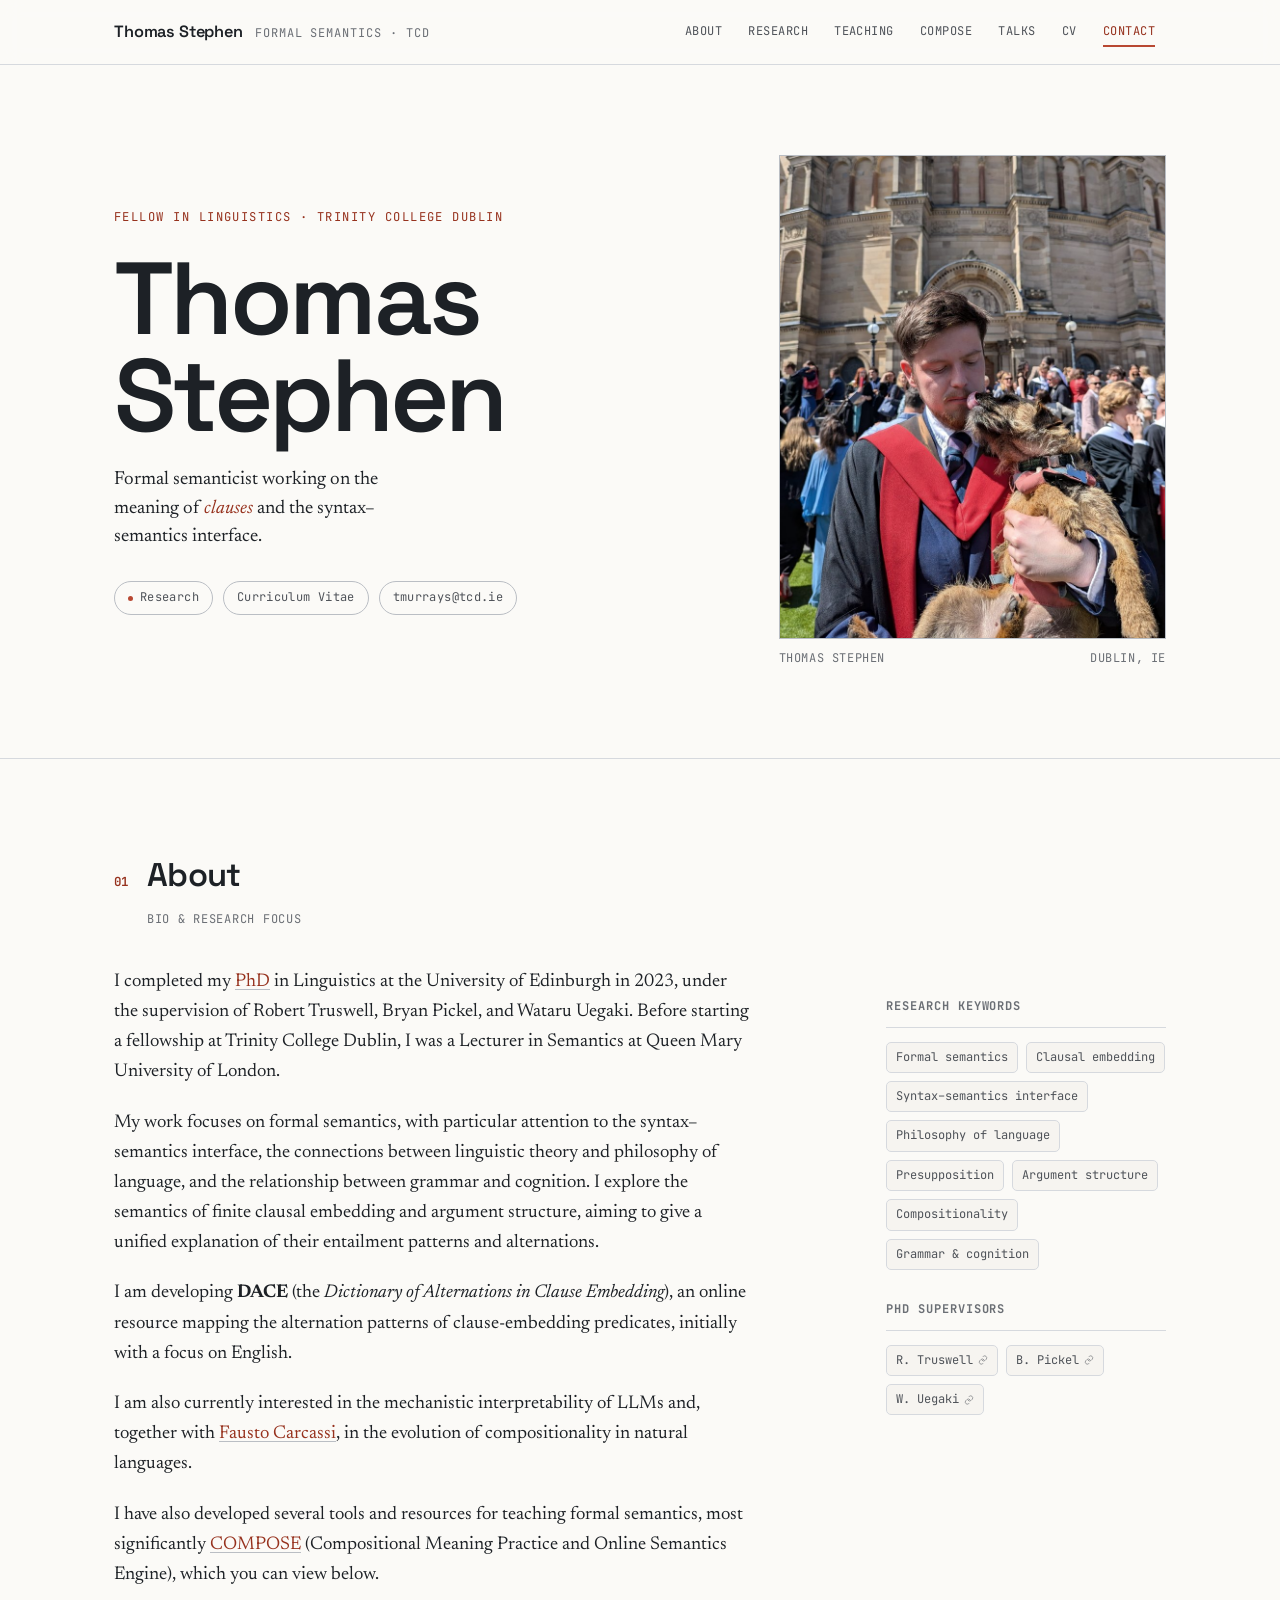
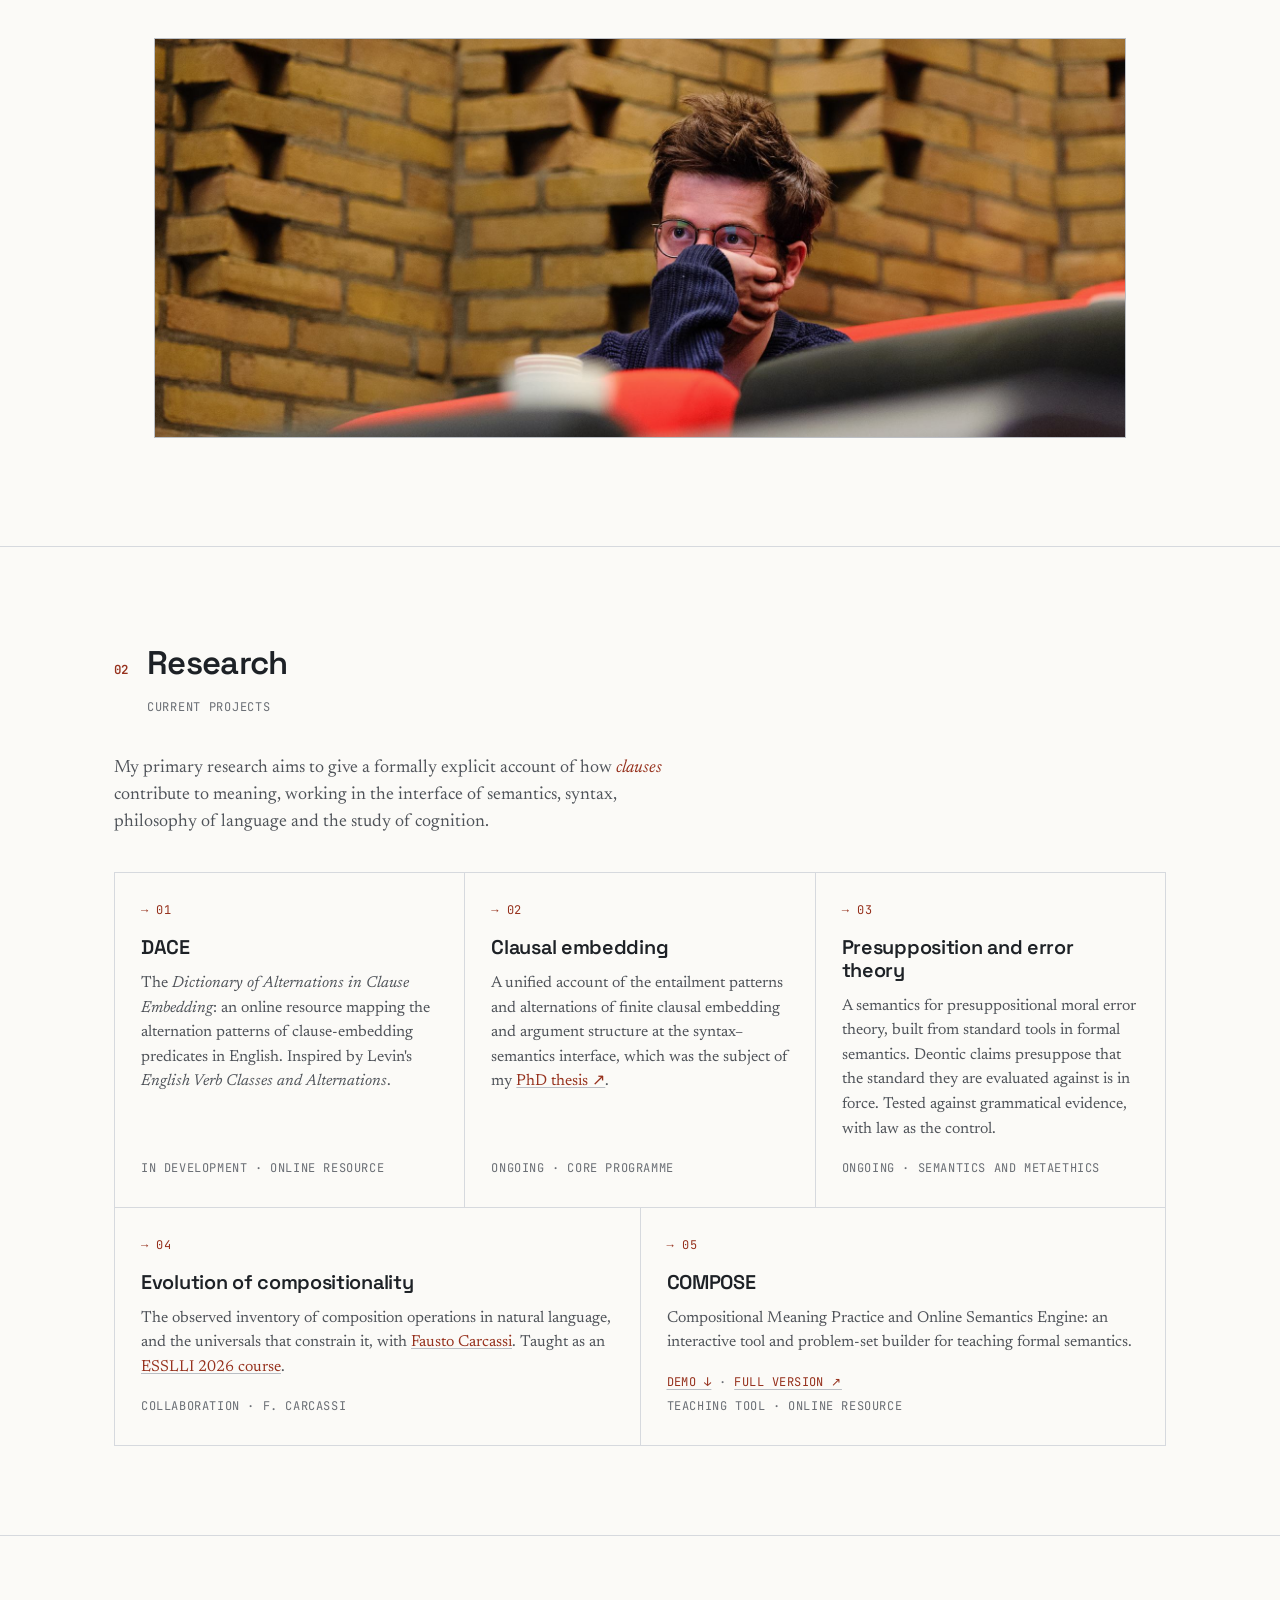
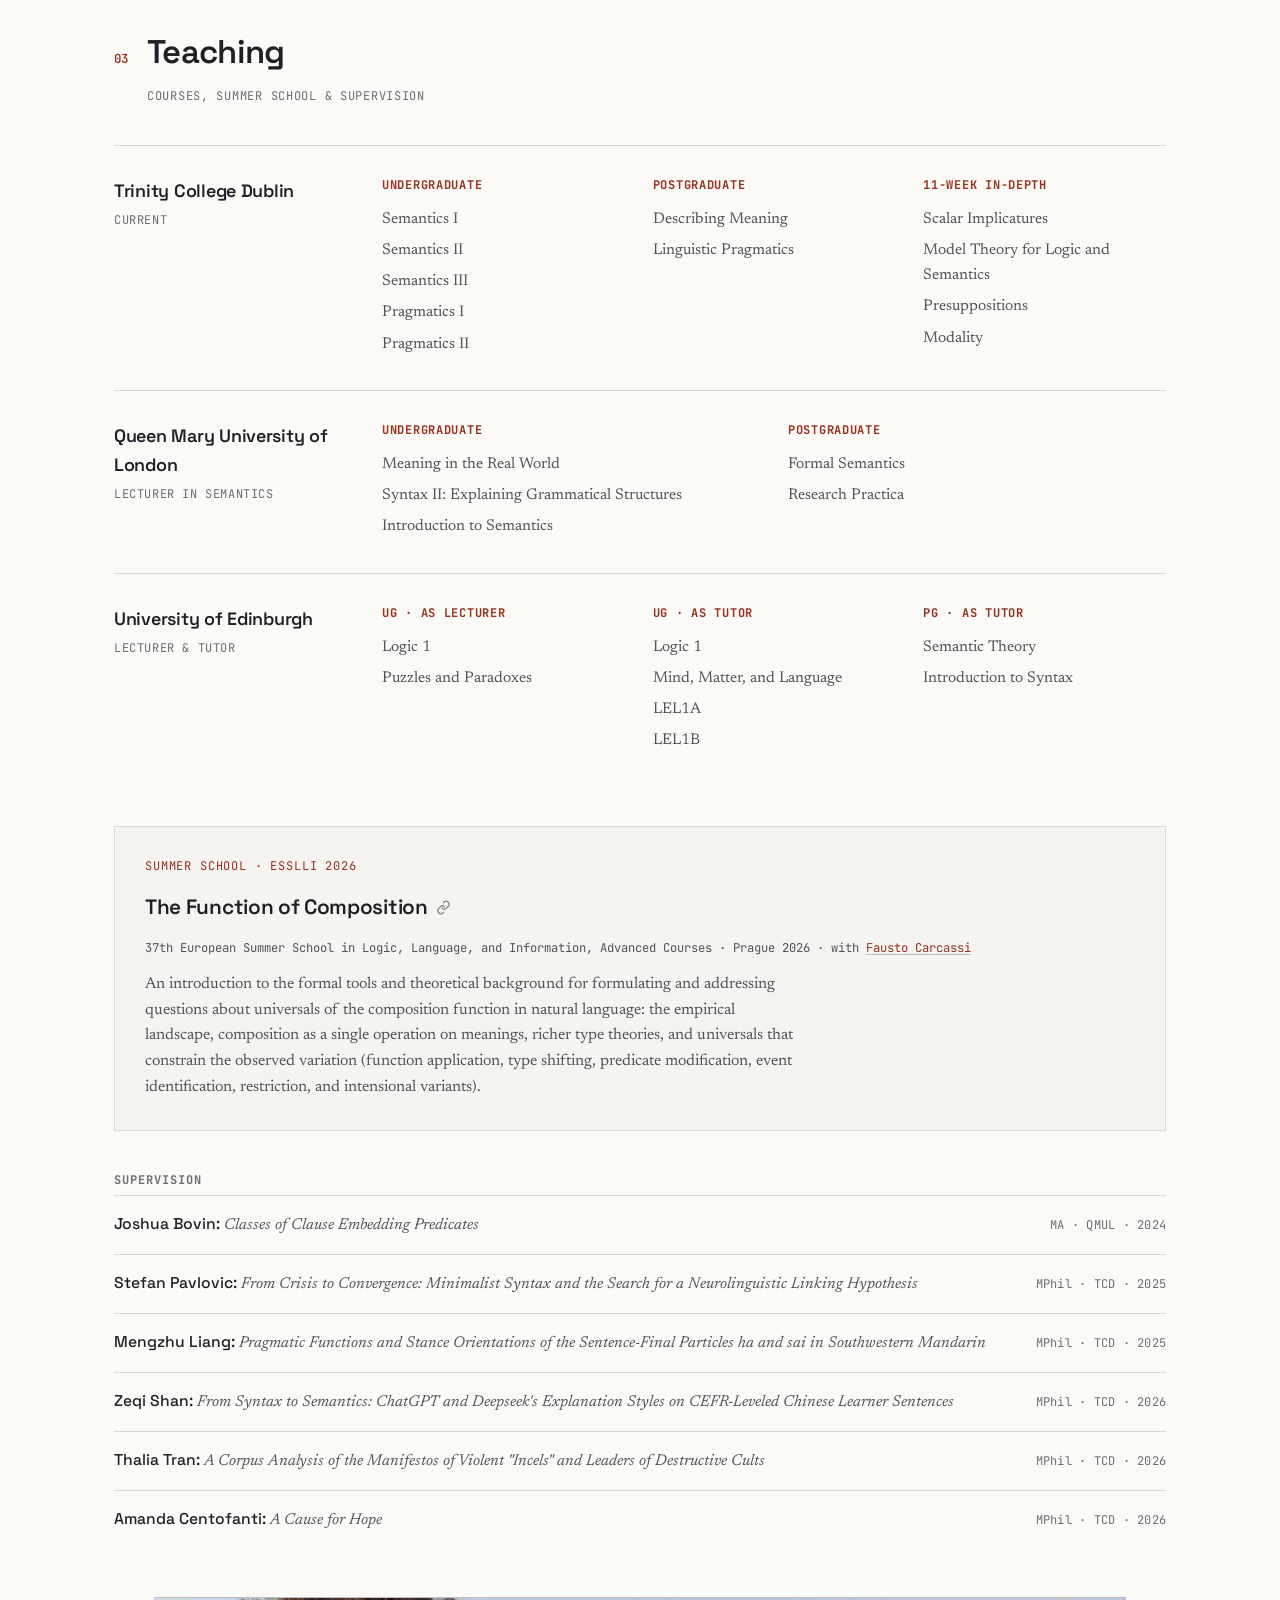
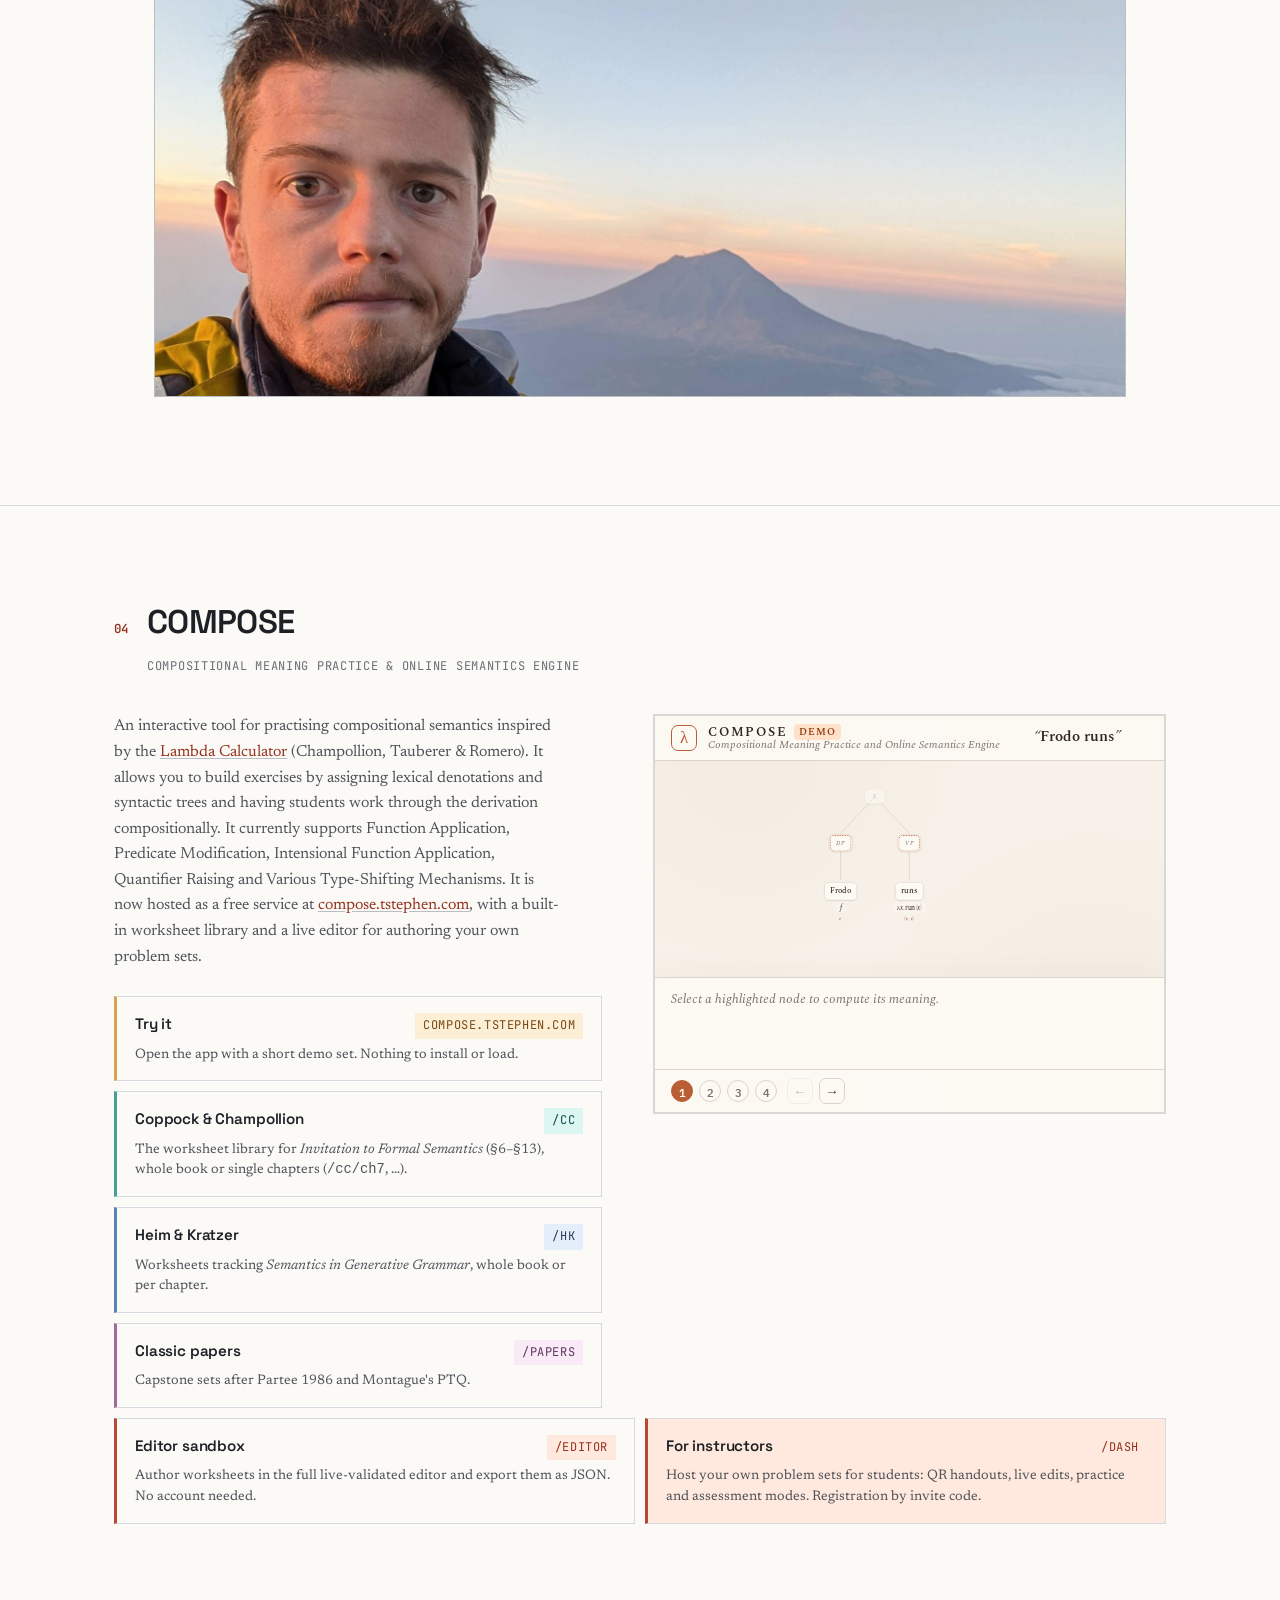
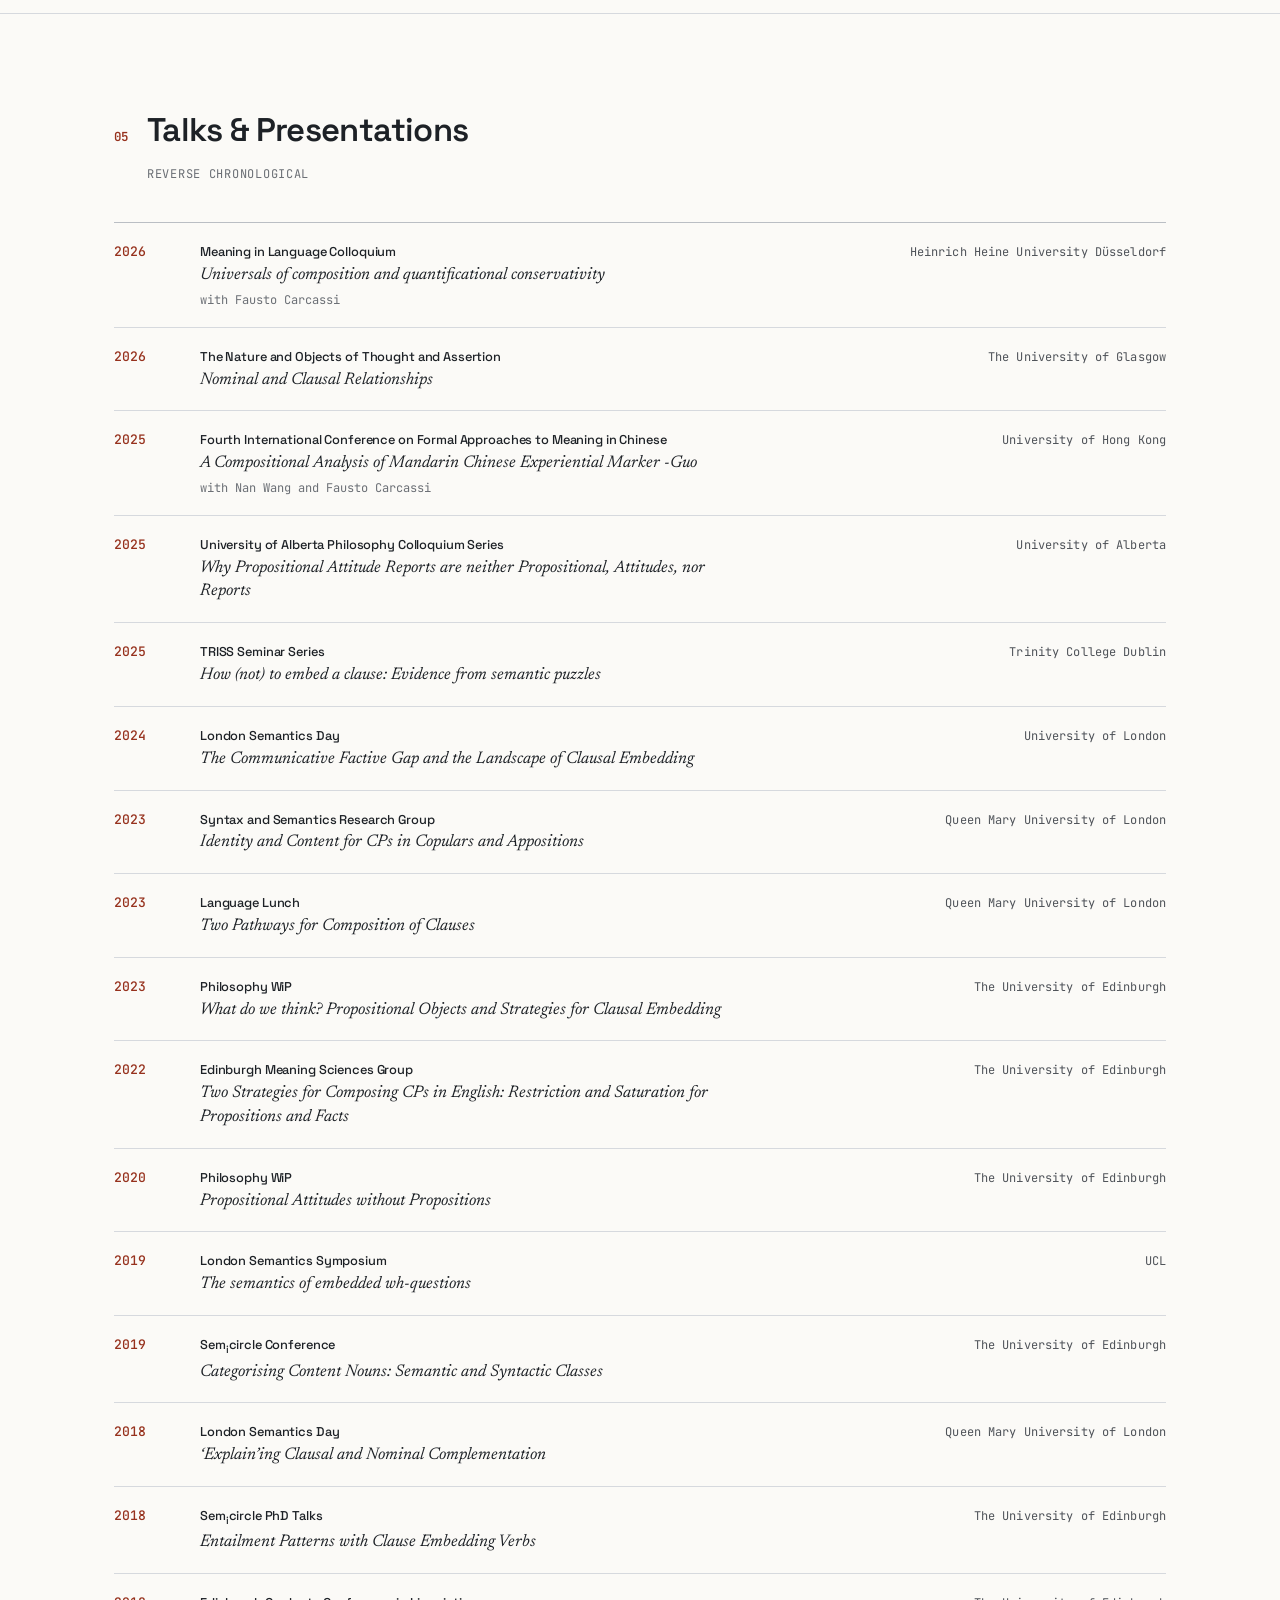
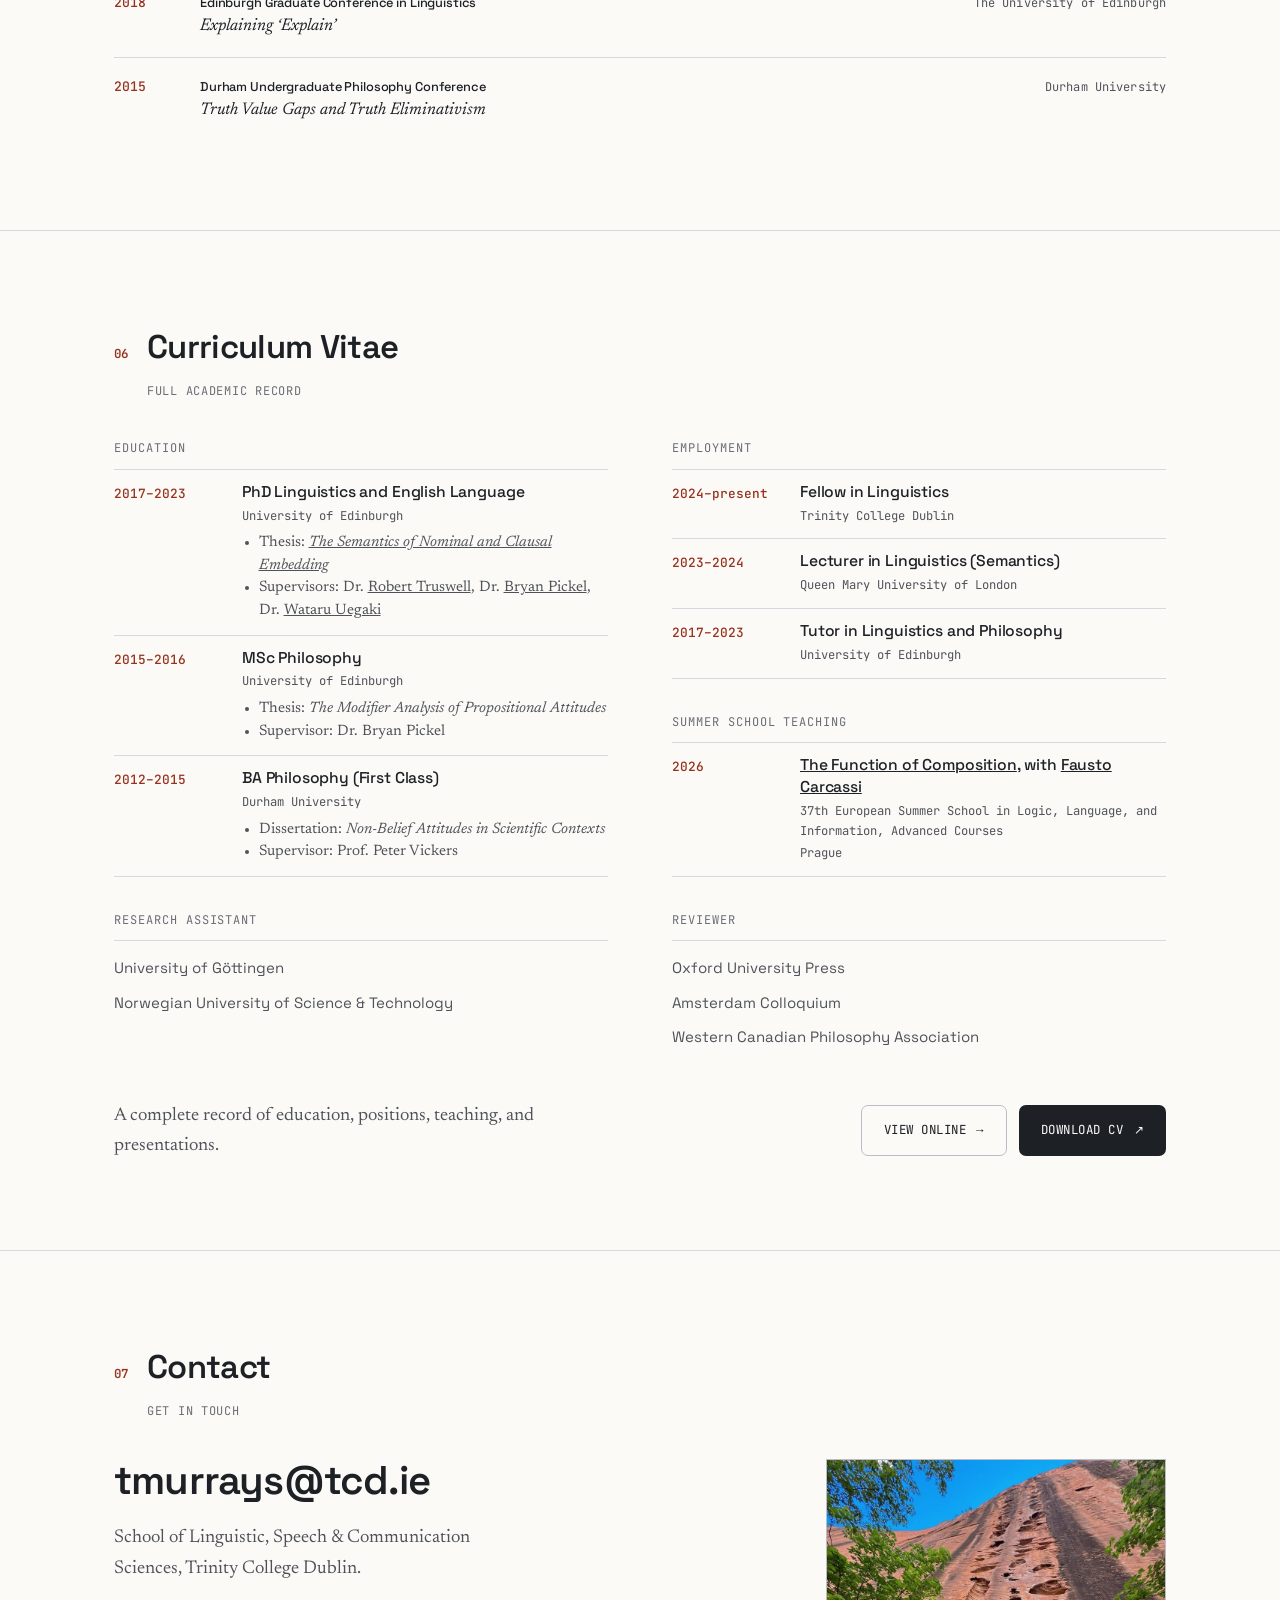
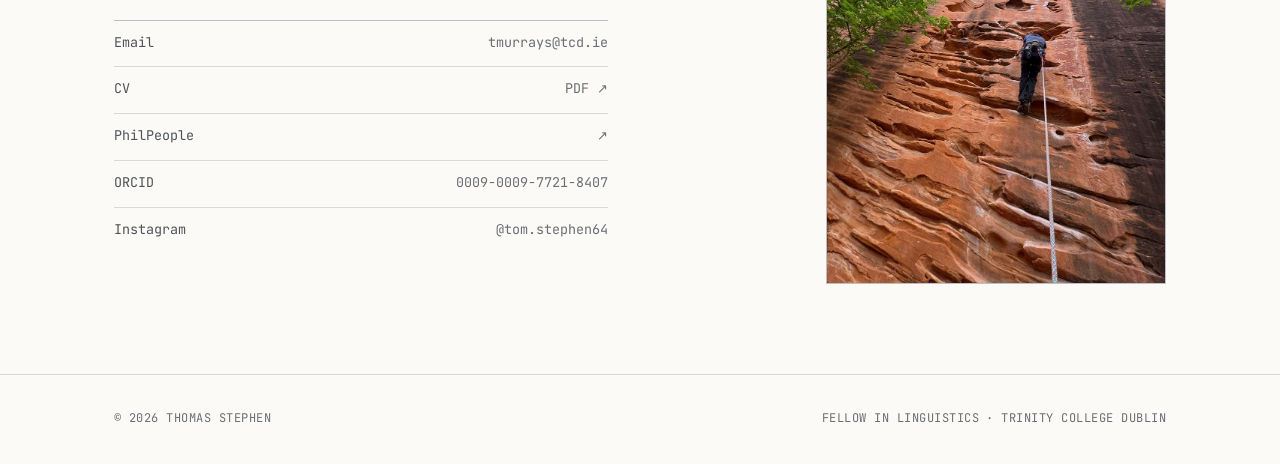
==== index.html @ 0a375181 "Fonts served from the site; keyboard access; robots.txt and sitemap - Fonts now come from fonts/ on " ====
<!DOCTYPE html>
<html lang="en">
<head>
<meta charset="UTF-8">
<meta name="viewport" content="width=device-width, initial-scale=1.0">
<title>Thomas Stephen: Fellow in Linguistics, Trinity College Dublin</title>
<meta name="description" content="Thomas Stephen is a Fellow in Linguistics at Trinity College Dublin working on formal semantics, the syntax–semantics interface, and the philosophy of language.">
<link rel="canonical" href="https://www.tstephen.com/">
<meta property="og:type" content="website">
<meta property="og:site_name" content="Thomas Stephen">
<meta property="og:title" content="Thomas Stephen: Fellow in Linguistics, Trinity College Dublin">
<meta property="og:description" content="Formal semanticist working on the meaning of clauses and the syntax–semantics interface.">
<meta property="og:url" content="https://www.tstephen.com/">
<meta property="og:image" content="https://www.tstephen.com/images/preview.jpg">
<meta property="og:image:width" content="1200">
<meta property="og:image:height" content="630">
<meta property="og:image:alt" content="Thomas Stephen, Fellow in Linguistics, Trinity College Dublin">
<meta name="twitter:card" content="summary_large_image">
<link rel="icon" type="image/png" href="images/favicon.png">
<link rel="apple-touch-icon" href="images/apple-touch-icon.png">
<link rel="preload" href="fonts/newsreader-latin-opsz-normal.woff2" as="font" type="font/woff2" crossorigin>
<link rel="preload" href="fonts/space-grotesk-latin-wght-normal.woff2" as="font" type="font/woff2" crossorigin>
<link rel="stylesheet" href="fonts/fonts.css">
<style>
  :root{
    --paper: oklch(0.986 0.004 95);
    --paper-2: oklch(0.968 0.006 88);
    --ink: oklch(0.245 0.012 260);
    --ink-soft: oklch(0.44 0.012 260);
    --ink-faint: oklch(0.54 0.01 260);
    --rule: oklch(0.885 0.008 260);
    --rule-strong: oklch(0.8 0.01 260);
    --accent: oklch(0.55 0.15 33);
    --accent-deep: oklch(0.46 0.14 33);
    --accent-soft: oklch(0.95 0.03 45);
    --sans: "Space Grotesk", system-ui, sans-serif;
    --serif: "Newsreader", Georgia, serif;
    --mono: "JetBrains Mono", ui-monospace, monospace;
    --maxw: 1180px;
    --gutter: clamp(20px, 5vw, 64px);
  }
  *{box-sizing:border-box;}
  html{scroll-behavior:smooth;scroll-padding-top:84px;}
  .skip{position:absolute;left:12px;top:-64px;z-index:300;background:var(--ink);color:var(--paper);padding:10px 14px;
    border-radius:6px;font-family:var(--mono);font-size:0.8rem;letter-spacing:0.04em;text-decoration:none;}
  .skip:focus{top:12px;}
  a:focus-visible, button:focus-visible, iframe:focus-visible{outline:2px solid var(--accent-deep);outline-offset:3px;}
  @media (prefers-reduced-motion: reduce){
    html{scroll-behavior:auto;}
    *, *::before, *::after{transition:none !important;animation:none !important;}
  }
  body{
    margin:0;background:var(--paper);color:var(--ink);
    font-family:var(--serif);font-size:clamp(1.02rem,0.5vw + 0.95rem,1.16rem);
    line-height:1.62;-webkit-font-smoothing:antialiased;font-synthesis:none;
  }
  a{color:inherit;}
  ::selection{background:var(--accent-soft);}
  .wrap{max-width:var(--maxw);margin:0 auto;padding-inline:var(--gutter);}
  .mono{font-family:var(--mono);}

  /* ---- header ---- */
  header.site{
    position:sticky;top:0;z-index:50;background:color-mix(in oklab, var(--paper) 88%, transparent);
    backdrop-filter:blur(10px);border-bottom:1px solid var(--rule);
  }
  .bar{display:flex;align-items:center;justify-content:space-between;height:64px;}
  .brand{display:flex;align-items:baseline;gap:12px;text-decoration:none;}
  .brand b{font-family:var(--sans);font-weight:600;font-size:1.02rem;letter-spacing:-0.01em;}
  .brand .tag{font-family:var(--mono);font-size:0.75rem;letter-spacing:0.08em;text-transform:uppercase;color:var(--ink-faint);}
  nav.main{display:flex;gap:4px;align-items:center;}
  nav.main a{
    font-family:var(--mono);font-size:0.75rem;letter-spacing:0.04em;text-transform:uppercase;
    text-decoration:none;color:var(--ink-soft);padding:8px 11px;border-radius:6px;position:relative;
    transition:color .18s, background .18s;
  }
  nav.main a:hover{color:var(--ink);background:var(--paper-2);}
  nav.main a.active{color:var(--accent-deep);}
  nav.main a.active::before{content:"";position:absolute;left:11px;right:11px;bottom:3px;height:1.5px;background:var(--accent);}
  .navtoggle{display:none;font-family:var(--mono);font-size:0.75rem;letter-spacing:0.06em;text-transform:uppercase;
    border:1px solid var(--rule-strong);background:none;color:var(--ink);padding:8px 12px;border-radius:6px;cursor:pointer;}

  /* ---- section scaffolding ---- */
  section{padding-block:clamp(56px,7vw,104px);border-top:1px solid var(--rule);}
  section:first-of-type{border-top:none;}
  .sec-head{display:flex;align-items:baseline;gap:18px;margin-bottom:38px;}
  .sec-num{font-family:var(--mono);font-size:0.78rem;color:var(--accent-deep);font-weight:600;letter-spacing:0.04em;}
  .sec-title{font-family:var(--sans);font-weight:600;font-size:clamp(1.5rem,2.6vw,2.05rem);letter-spacing:-0.02em;margin:0;}
  .sec-title .sub{display:block;font-family:var(--mono);font-weight:400;font-size:0.75rem;letter-spacing:0.06em;
    text-transform:uppercase;color:var(--ink-faint);margin-top:8px;}

  /* ---- hero ---- */
  .hero{padding-top:clamp(48px,7vw,96px);}
  .hero-grid{display:grid;grid-template-columns:1.55fr 1fr;gap:clamp(28px,5vw,64px);align-items:center;}
  .eyebrow{font-family:var(--mono);font-size:0.76rem;letter-spacing:0.12em;text-transform:uppercase;color:var(--accent-deep);margin:0 0 22px;}
  h1.name{font-family:var(--sans);font-weight:600;letter-spacing:-0.035em;line-height:0.95;
    font-size:clamp(3rem,9vw,6.4rem);margin:0 0 22px;}
  .lede{font-size:clamp(1.18rem,1.4vw,1.42rem);line-height:1.5;color:var(--ink);max-width:30ch;margin:0 0 30px;}
  .lede em{font-style:italic;color:var(--accent-deep);}
  .hero-meta{display:flex;flex-wrap:wrap;gap:10px;}
  .chip{font-family:var(--mono);font-size:0.75rem;letter-spacing:0.03em;color:var(--ink-soft);
    border:1px solid var(--rule-strong);border-radius:999px;padding:6px 13px;text-decoration:none;
    display:inline-flex;align-items:center;gap:7px;transition:.18s;white-space:nowrap;}
  .chip:hover{border-color:var(--accent);color:var(--accent-deep);background:var(--accent-soft);}
  .chip .dot{width:5px;height:5px;border-radius:50%;background:var(--accent);}
  .portrait{position:relative;}
  .portrait .frame{aspect-ratio:4/5;border:1px solid var(--rule-strong);background:var(--paper-2);overflow:hidden;}
  .portrait img{width:100%;height:100%;object-fit:cover;display:block;filter:grayscale(0.12) contrast(1.02);}
  .portrait figcaption{font-family:var(--mono);font-size:0.75rem;letter-spacing:0.05em;text-transform:uppercase;
    color:var(--ink-faint);margin-top:10px;display:flex;justify-content:space-between;}

  /* ---- about ---- */
  .about-grid{display:grid;grid-template-columns:1fr 280px;gap:clamp(28px,5vw,72px);align-items:start;}
  .prose p{margin:0 0 1.1em;max-width:64ch;}
  .prose p:last-child{margin-bottom:0;}
  .prose a{color:var(--accent-deep);text-decoration:underline;text-underline-offset:3px;text-decoration-thickness:1px;text-decoration-color:var(--rule-strong);}
  .prose a:hover{text-decoration-color:var(--accent);}
  .aside{position:sticky;top:88px;}
  .aside h3{font-family:var(--mono);font-size:0.75rem;letter-spacing:0.08em;text-transform:uppercase;color:var(--ink-faint);
    margin:0 0 14px;padding-bottom:10px;border-bottom:1px solid var(--rule);}
  .keys{display:flex;flex-wrap:wrap;gap:8px;}
  .key{font-family:var(--mono);font-size:0.75rem;color:var(--ink-soft);background:var(--paper-2);border:1px solid var(--rule);
    border-radius:5px;padding:5px 9px;}
  a.keylink{text-decoration:none;display:inline-flex;align-items:center;gap:5px;transition:.16s;}
  a.keylink:hover{border-color:var(--accent);color:var(--accent-deep);background:var(--accent-soft);}
  a.keylink .lk{fill:none;stroke:currentColor;stroke-width:2.4;stroke-linecap:round;stroke-linejoin:round;opacity:0.55;}
  a.keylink:hover .lk{opacity:1;}
  .aside + .aside, .aside .blk{margin-top:30px;}

  /* ---- research / projects ---- */
  .projects{display:grid;grid-template-columns:1fr;gap:1px;background:var(--rule);
    border:1px solid var(--rule);}
  @media (min-width: 620px){
    .projects{grid-template-columns:repeat(2,1fr);}
    .proj:last-child:nth-child(odd){grid-column:1 / -1;}
  }
  @media (min-width: 1000px){ /* five cards: three, then two */
    .projects{grid-template-columns:repeat(6,1fr);}
    .proj{grid-column:span 2;}
    .proj:nth-child(n+4), .proj:last-child:nth-child(odd){grid-column:span 3;}
  }
  .proj{background:var(--paper);padding:28px 26px;display:flex;flex-direction:column;min-height:230px;transition:background .2s;}
  .proj:hover{background:var(--paper-2);}
  .proj .pn{font-family:var(--mono);font-size:0.75rem;color:var(--accent-deep);letter-spacing:0.05em;margin-bottom:16px;}
  .proj h3{font-family:var(--sans);font-weight:600;font-size:1.24rem;letter-spacing:-0.015em;margin:0 0 12px;line-height:1.15;}
  .proj p{font-size:0.99rem;line-height:1.55;color:var(--ink-soft);margin:0;}
  .proj p a{color:var(--accent-deep);text-decoration:underline;text-underline-offset:2px;text-decoration-color:var(--rule-strong);}
  .proj p a:hover{text-decoration-color:var(--accent);}
  .proj .stat{margin-top:auto;padding-top:18px;font-family:var(--mono);font-size:0.75rem;letter-spacing:0.05em;
    text-transform:uppercase;color:var(--ink-faint);}

  /* ---- talks table ---- */
  .talks{display:flex;flex-direction:column;}
  .talk{display:grid;grid-template-columns:64px 1fr 0.7fr;gap:22px;align-items:baseline;
    padding:18px 0;border-top:1px solid var(--rule);}
  .talk:first-child{border-top:1px solid var(--rule-strong);}
  .talk .yr{font-family:var(--mono);font-size:0.82rem;color:var(--accent-deep);font-weight:500;}
  .talk .tt{font-family:var(--serif);font-style:italic;font-size:1.06rem;line-height:1.4;}
  .talk .tt .ev{display:block;font-style:normal;font-family:var(--sans);font-size:0.8rem;font-weight:500;
    letter-spacing:-0.01em;color:var(--ink);margin-bottom:3px;}
  .talk .tt .co{font-style:normal;font-family:var(--mono);font-size:0.75rem;color:var(--ink-faint);display:block;margin-top:4px;}
  .talk .vn{font-family:var(--mono);font-size:0.75rem;color:var(--ink-soft);letter-spacing:0.01em;text-align:right;}
  /* ---- short cv (section 07; generated from cv/cv.yml) ---- */
  .cvs{display:grid;grid-template-columns:1fr 1fr;gap:28px clamp(28px,5vw,64px);margin-bottom:46px;}
  .cvs h3{font-family:var(--mono);font-weight:400;font-size:0.75rem;letter-spacing:0.08em;text-transform:uppercase;color:var(--ink-faint);
    margin:0;padding-bottom:10px;border-bottom:1px solid var(--rule);}
  .cvs h3:not(:first-child){margin-top:34px;}
  .cvs-row{display:grid;grid-template-columns:112px 1fr;gap:16px;padding:12px 0;border-bottom:1px solid var(--rule);}
  .cvs-row .when{font-family:var(--mono);font-size:0.8rem;color:var(--accent-deep);font-weight:500;padding-top:2px;}
  .cvs-row .what{font-family:var(--sans);font-weight:500;font-size:0.98rem;letter-spacing:-0.01em;line-height:1.4;}
  .cvs-row .where{font-family:var(--mono);font-size:0.76rem;color:var(--ink-soft);margin-top:3px;}
  .cvs-row .notes{margin:6px 0 0;padding-left:1.1em;color:var(--ink-soft);font-size:0.94rem;line-height:1.5;}
  .cvs-list{list-style:none;margin:10px 0 0;padding:0;}
  .cvs-list li{font-family:var(--sans);font-size:0.94rem;padding:5px 0;color:var(--ink-soft);}

  /* ---- teaching ---- */
  .teach-inst{padding:30px 0;border-top:1px solid var(--rule);display:grid;grid-template-columns:240px 1fr;gap:28px;}
  .teach-inst:first-of-type{border-top:none;padding-top:0;}
  .teach-inst .inst{font-family:var(--sans);font-weight:600;font-size:1.12rem;letter-spacing:-0.015em;}
  .teach-inst .inst h3{font:inherit;letter-spacing:inherit;margin:0;}
  .teach-inst .inst span{display:block;font-family:var(--mono);font-weight:400;font-size:0.75rem;letter-spacing:0.05em;
    text-transform:uppercase;color:var(--ink-faint);margin-top:6px;}
  .levels{display:grid;grid-template-columns:repeat(auto-fit,minmax(180px,1fr));gap:22px 28px;}
  .level h4{font-family:var(--mono);font-size:0.75rem;letter-spacing:0.06em;text-transform:uppercase;color:var(--accent-deep);margin:0 0 9px;}
  .level ul{list-style:none;margin:0;padding:0;}
  .level li{font-size:0.97rem;padding:3px 0;color:var(--ink-soft);}
  .feature{margin-top:40px;background:var(--paper-2);border:1px solid var(--rule);padding:30px 30px;display:grid;
    grid-template-columns:1fr;gap:14px;}
  .feature .ftag{font-family:var(--mono);font-size:0.75rem;letter-spacing:0.07em;text-transform:uppercase;color:var(--accent-deep);}
  .feature h3{font-family:var(--sans);font-weight:600;font-size:1.3rem;letter-spacing:-0.015em;margin:0;}
  .feature h3 .feat-link{color:inherit;text-decoration:none;display:inline-flex;align-items:center;gap:8px;transition:color .16s;}
  .feature h3 .feat-link:hover{color:var(--accent-deep);}
  .feature h3 .feat-link .lk{fill:none;stroke:currentColor;stroke-width:2.2;stroke-linecap:round;stroke-linejoin:round;opacity:0.5;}
  .feature h3 .feat-link:hover .lk{opacity:1;}
  .feature .meta a{color:var(--accent-deep);text-decoration:underline;text-underline-offset:2px;text-decoration-color:var(--rule-strong);}
  .feature .meta a:hover{text-decoration-color:var(--accent);}
  .feature .meta{font-family:var(--mono);font-size:0.76rem;color:var(--ink-soft);}
  .feature p{margin:0;font-size:1.0rem;line-height:1.6;color:var(--ink-soft);max-width:72ch;}
  .sup{margin-top:40px;}
  .sup h3{font-family:var(--mono);font-size:0.75rem;letter-spacing:0.08em;text-transform:uppercase;color:var(--ink-faint);
    margin:0 0 4px;}
  .sup .row{display:grid;grid-template-columns:1fr auto;gap:20px;align-items:baseline;padding:14px 0;border-top:1px solid var(--rule);}
  .sup .row .who{font-family:var(--sans);font-weight:500;font-size:0.98rem;}
  .sup .row .ti{font-style:italic;color:var(--ink-soft);font-size:0.98rem;}
  .sup .row .deg{font-family:var(--mono);font-size:0.75rem;color:var(--ink-faint);text-align:right;white-space:nowrap;letter-spacing:0.02em;}

  /* ---- cv + contact ---- */
  .cv-row{display:flex;flex-wrap:wrap;align-items:center;gap:24px;justify-content:space-between;}
  .cv-row p{margin:0;max-width:46ch;color:var(--ink-soft);}
  .cv-btns{display:flex;flex-wrap:wrap;gap:12px;}
  .btn{font-family:var(--mono);font-size:0.78rem;letter-spacing:0.04em;text-transform:uppercase;text-decoration:none;
    background:var(--ink);color:var(--paper);padding:14px 22px;border-radius:7px;display:inline-flex;gap:10px;align-items:center;
    transition:.18s;white-space:nowrap;}
  .btn:hover{background:var(--accent-deep);}
  .btn .ar{transition:transform .2s;}
  .btn:hover .ar{transform:translateX(3px) translateY(-3px);}
  .contact-grid{display:grid;grid-template-columns:1fr 1fr;gap:clamp(28px,5vw,64px);align-items:start;}
  .contact-photo{width:100%;max-width:340px;justify-self:end;}
  .bigmail{font-family:var(--sans);font-weight:600;letter-spacing:-0.02em;font-size:clamp(1.5rem,3.6vw,2.5rem);
    text-decoration:none;color:var(--ink);display:inline-block;line-height:1.1;}
  .bigmail:hover{color:var(--accent-deep);}
  .links{display:flex;flex-direction:column;gap:2px;}
  .links a{font-family:var(--mono);font-size:0.84rem;text-decoration:none;color:var(--ink-soft);
    padding:11px 0;border-top:1px solid var(--rule);display:flex;justify-content:space-between;align-items:center;transition:.18s;}
  .links a:first-child{border-top:1px solid var(--rule-strong);}
  .links a:hover{color:var(--accent-deep);padding-left:8px;}
  .links a .ext{color:var(--ink-faint);}

  footer{border-top:1px solid var(--rule);padding-block:34px;}
  .foot{display:flex;flex-wrap:wrap;gap:14px;justify-content:space-between;align-items:center;
    font-family:var(--mono);font-size:0.75rem;letter-spacing:0.04em;color:var(--ink-faint);text-transform:uppercase;}

  /* ---- about band image ---- */
  .band{margin-top:48px;}
  .band img{width:100%;height:clamp(220px,32vw,400px);object-fit:cover;object-position:center 40%;display:block;
    border:1px solid var(--rule-strong);filter:grayscale(0.08) contrast(1.02);}
  .band figcaption{font-family:var(--mono);font-size:0.75rem;letter-spacing:0.05em;text-transform:uppercase;
    color:var(--ink-faint);margin-top:10px;display:flex;justify-content:space-between;}

  /* ---- research intro + cube ---- */
  .res-intro{display:grid;grid-template-columns:1fr 280px;gap:clamp(28px,5vw,64px);align-items:center;margin-bottom:40px;}
  .res-intro .res-lead p{font-family:var(--serif);font-size:clamp(1.16rem,1.6vw,1.48rem);line-height:1.45;margin:0;max-width:32ch;}
  .res-intro .res-lead em{font-style:italic;color:var(--accent-deep);}
  .cube-fig{margin:0;}
  .cube-fig svg{width:100%;height:auto;display:block;overflow:visible;}
  .cube-fig .bk{stroke:var(--rule-strong);stroke-width:1.4;fill:none;}
  .cube-fig .fr{stroke:var(--ink);stroke-width:1.6;fill:none;}
  .cube-fig .nf{fill:var(--paper);stroke:var(--ink);stroke-width:1.6;}
  .cube-fig .nb{fill:var(--paper);stroke:var(--rule-strong);stroke-width:1.4;}
  .cube-fig text{fill:var(--accent-deep);font-family:var(--mono);font-size:13px;}
  .cube-fig figcaption{font-family:var(--mono);font-size:0.75rem;letter-spacing:0.05em;text-transform:uppercase;
    color:var(--ink-faint);margin-top:10px;text-align:right;}

  /* ---- resources ---- */
  .res-groups{display:flex;flex-direction:column;gap:46px;}
  .res-feature{display:grid;grid-template-columns:1fr 1fr;border:1px solid var(--rule);overflow:hidden;}
  .res-feature .rf-text{padding:34px 32px;display:flex;flex-direction:column;gap:15px;align-items:flex-start;}
  .res-feature .pn{font-family:var(--mono);font-size:0.75rem;letter-spacing:0.06em;text-transform:uppercase;color:var(--accent-deep);}
  .res-feature h3{font-family:var(--sans);font-weight:600;font-size:1.5rem;letter-spacing:-0.02em;margin:0;line-height:1.1;}
  .res-feature p{margin:0;color:var(--ink-soft);font-size:1.0rem;line-height:1.55;}
  .res-feature .rf-media{min-height:240px;border-left:1px solid var(--rule);display:flex;align-items:center;justify-content:center;}
  .res-block h4{font-family:var(--mono);font-size:0.75rem;letter-spacing:0.07em;text-transform:uppercase;color:var(--ink-faint);
    margin:0 0 16px;padding-bottom:12px;border-bottom:1px solid var(--rule-strong);}
  .res-note{font-size:0.98rem;color:var(--ink-soft);margin:-4px 0 18px;max-width:62ch;}
  .res-note a{color:var(--accent-deep);text-decoration:underline;text-underline-offset:3px;text-decoration-color:var(--rule-strong);}
  .res-note a:hover{text-decoration-color:var(--accent);}
  .dl-list{display:flex;flex-direction:column;}
  .dl{display:flex;justify-content:space-between;align-items:center;gap:18px;padding:16px 0;border-top:1px solid var(--rule);
    text-decoration:none;color:var(--ink);transition:.16s;}
  .dl:first-child{border-top:none;}
  .dl:hover{padding-left:10px;color:var(--accent-deep);}
  .dl .nm{font-family:var(--serif);font-size:1.06rem;}
  .dl .nm small{display:block;font-family:var(--mono);font-size:0.75rem;color:var(--ink-faint);text-transform:uppercase;
    letter-spacing:0.04em;margin-top:4px;}
  .dl:hover .nm small{color:var(--ink-soft);}
  .dl .ty{font-family:var(--mono);font-size:0.75rem;color:var(--ink-faint);white-space:nowrap;}
  .vid-grid{display:grid;grid-template-columns:repeat(auto-fit,minmax(220px,1fr));gap:18px;}
  .vid{text-decoration:none;color:var(--ink);display:flex;flex-direction:column;gap:11px;transition:transform .18s;}
  .vid:hover{transform:translateY(-3px);}
  .vid .vthumb{aspect-ratio:16/9;border:1px solid var(--rule-strong);display:flex;align-items:center;justify-content:center;}
  .vid:hover .vthumb{border-color:var(--accent);}
  .vid .play{width:48px;height:48px;border-radius:50%;border:1.5px solid var(--accent);color:var(--accent-deep);
    display:flex;align-items:center;justify-content:center;font-size:0.85rem;background:var(--paper);padding-left:3px;}
  .vid .vt{font-family:var(--sans);font-weight:500;font-size:0.99rem;letter-spacing:-0.01em;}
  .vid .vd{font-family:var(--mono);font-size:0.75rem;color:var(--ink-faint);text-transform:uppercase;letter-spacing:0.04em;}
  /* ---- research lede ---- */
  .res-lede{font-family:var(--serif);font-size:clamp(1.1rem,1.4vw,1.36rem);line-height:1.5;margin:0 0 36px;max-width:58ch;color:var(--ink-soft);}
  .res-lede em{font-style:italic;color:var(--accent-deep);}

  /* ---- compose standalone section ---- */
  .cmp-grid{display:grid;grid-template-columns:1fr 1.05fr;gap:clamp(24px,4vw,52px);align-items:start;}
  .cmp-intro{font-size:1.0rem;line-height:1.6;color:var(--ink-soft);margin:0 0 26px;max-width:50ch;}
  .cmp-intro a{color:var(--accent-deep);text-decoration:underline;text-underline-offset:2px;text-decoration-color:var(--rule-strong);}
  .cmp-intro a:hover{text-decoration-color:var(--accent);}
  .cmp-versions{display:flex;flex-direction:column;gap:10px;}
  .cmpv{display:block;padding:15px 18px;text-decoration:none;color:var(--ink);background:var(--paper);
    border:1px solid var(--rule);border-left:3px solid var(--c,var(--rule-strong));
    transition:background .16s,border-color .16s;}
  .cmpv:hover{background:var(--cs,var(--paper-2));border-color:var(--c,var(--rule-strong));}
  .cmpv-head{display:flex;justify-content:space-between;align-items:baseline;gap:12px;margin-bottom:6px;}
  .cmpv-name{font-family:var(--sans);font-weight:600;font-size:0.95rem;letter-spacing:-0.01em;}
  .cmpv-path{font-family:var(--mono);font-size:0.75rem;letter-spacing:0.05em;text-transform:uppercase;
    color:var(--cd,var(--ink-faint));background:var(--cs,var(--paper-2));padding:3px 8px;white-space:nowrap;
    transition:background .16s;}
  .cmpv:hover .cmpv-path{background:var(--paper);}
  .cmpv-desc{font-size:0.86rem;line-height:1.5;color:var(--ink-soft);margin:0;}
  .cmpv-desc a{color:var(--accent-deep);text-decoration:underline;text-underline-offset:2px;}
  .cmpv-desc em{font-style:italic;}
  .cmp-author{display:grid;grid-template-columns:1fr 1fr;gap:10px;margin-top:10px;}
  .cmpv-cta{background:var(--accent-soft);}
  .cmpv-cta:hover{background:oklch(0.92 0.045 45);}
  .cmp-col-demo{height:400px;border:1px solid var(--rule);overflow:hidden;}
  .cmp-iframe{width:100%;height:100%;border:0;display:block;}

  /* ---- research stat anchor ---- */
  .proj .stat a.stat-anchor{color:var(--accent-deep);text-decoration:underline;text-underline-offset:3px;
    text-decoration-color:var(--rule-strong);font-family:var(--mono);font-size:0.75rem;
    letter-spacing:0.04em;text-transform:uppercase;}
  .proj .stat a.stat-anchor:hover{text-decoration-color:var(--accent);}
  .kripke-preview{border-left:1px solid var(--rule);background:var(--paper-2);padding:0;overflow:hidden;cursor:pointer;border:none;}
  .kripke-preview:hover{filter:brightness(0.97);}

  /* ---- ghost button + pdf trigger ---- */
  .btn.ghost{background:none;color:var(--ink);border:1px solid var(--rule-strong);}
  .btn.ghost:hover{background:var(--paper-2);border-color:var(--accent);color:var(--accent-deep);}
  button.btn{cursor:pointer;font-family:var(--mono);}
  .pdf-trigger{border:none;border-left:1px solid var(--rule);cursor:pointer;color:inherit;width:100%;
    transition:background .2s;}
  .pdf-trigger:hover{filter:brightness(0.985);}
  .pdf-trigger:hover .lbl{border-color:var(--accent);color:var(--accent-deep);}

  /* ---- pdf modal ---- */
  .pdf-modal{position:fixed;inset:0;z-index:200;display:none;}
  .pdf-modal.open{display:block;}
  .pdf-modal-backdrop{position:absolute;inset:0;background:oklch(0.2 0.01 260 / 0.62);backdrop-filter:blur(3px);}
  .pdf-modal-panel{position:absolute;inset:clamp(16px,4vw,56px);background:var(--paper);border:1px solid var(--rule-strong);
    border-radius:10px;display:flex;flex-direction:column;overflow:hidden;box-shadow:0 30px 80px oklch(0.2 0.02 260 / 0.35);}
  .pdf-modal-bar{display:flex;align-items:center;justify-content:space-between;gap:16px;padding:13px 18px;
    border-bottom:1px solid var(--rule);background:var(--paper-2);}
  .pmb-title{font-family:var(--sans);font-weight:600;font-size:0.98rem;letter-spacing:-0.01em;}
  .pmb-actions{display:flex;align-items:center;gap:8px;}
  .pmb-dl{font-family:var(--mono);font-size:0.75rem;letter-spacing:0.03em;text-transform:uppercase;text-decoration:none;
    color:var(--ink);border:1px solid var(--rule-strong);border-radius:6px;padding:8px 13px;transition:.16s;display:inline-flex;gap:7px;}
  .pmb-dl:hover{border-color:var(--accent);color:var(--accent-deep);background:var(--paper);}
  .pmb-close{font-family:var(--mono);font-size:0.9rem;line-height:1;border:1px solid var(--rule-strong);background:none;
    color:var(--ink);width:34px;height:34px;border-radius:6px;cursor:pointer;transition:.16s;}
  .pmb-close:hover{border-color:var(--accent);color:var(--accent-deep);}
  .pdf-modal-body{flex:1;min-height:0;background:oklch(0.3 0.01 260);}
  .pdf-modal-body iframe{width:100%;height:100%;border:0;display:block;}
  .ph{background:repeating-linear-gradient(135deg, var(--paper-2), var(--paper-2) 10px, var(--paper) 10px, var(--paper) 20px);}
  .ph .lbl{font-family:var(--mono);font-size:0.75rem;letter-spacing:0.06em;text-transform:uppercase;color:var(--ink-faint);
    background:var(--paper);padding:5px 10px;border:1px solid var(--rule);border-radius:4px;}

  /* ---- pdf embed ---- */
  .pdf-embed{margin-top:30px;border:1px solid var(--rule-strong);background:var(--paper-2);}
  .pdf-embed object{display:block;}
  .pdf-fallback{padding:64px 30px;text-align:center;font-family:var(--mono);font-size:0.82rem;color:var(--ink-soft);line-height:1.7;}
  .pdf-fallback code{background:var(--paper);padding:2px 6px;border:1px solid var(--rule);border-radius:4px;}
  .pdf-fallback a{color:var(--accent-deep);}

  /* ---- responsive ---- */
  @media (max-width: 900px){
    .res-intro{grid-template-columns:1fr;}
    .cube-fig{max-width:300px;}
    .res-feature{grid-template-columns:1fr;}
    .res-feature .rf-media{order:-1;border-left:none;border-bottom:1px solid var(--rule);min-height:180px;}
    .cmp-grid{grid-template-columns:1fr;}
    .cmp-author{grid-template-columns:1fr;}
    .cmp-col-demo{height:360px;}
    .hero-grid{grid-template-columns:1fr;}
    .portrait{max-width:340px;}
    .about-grid{grid-template-columns:1fr;}
    .aside{position:static;}
    .teach-inst{grid-template-columns:1fr;gap:16px;}
    .contact-grid{grid-template-columns:1fr;}
    .contact-photo{justify-self:start;}
    .talk{grid-template-columns:50px 1fr;}
    .talk .vn{grid-column:2;text-align:left;margin-top:2px;}
  }
  @media (max-width: 680px){
    nav.main{display:none;position:absolute;top:64px;left:0;right:0;flex-direction:column;gap:0;
      background:var(--paper);border-bottom:1px solid var(--rule);padding:8px var(--gutter) 16px;}
    nav.main.open{display:flex;}
    nav.main a{padding:11px 4px;border-bottom:1px solid var(--rule);border-radius:0;}
    nav.main a.active::before{display:none;}
    .navtoggle{display:inline-block;}
    .cvs{grid-template-columns:1fr;}
    .sup .row{grid-template-columns:1fr;gap:4px;}
    .sup .row .deg{text-align:left;}
  }
</style>
<script type="application/ld+json">
{
 "@context": "https://schema.org",
 "@type": "Person",
 "name": "Thomas Stephen",
 "url": "https://www.tstephen.com/",
 "image": "https://www.tstephen.com/images/portrait.jpg",
 "jobTitle": "Fellow in Linguistics",
 "worksFor": {
  "@type": "CollegeOrUniversity",
  "name": "Trinity College Dublin",
  "url": "https://www.tcd.ie/"
 },
 "alumniOf": {
  "@type": "CollegeOrUniversity",
  "name": "University of Edinburgh"
 },
 "knowsAbout": [
  "Formal semantics",
  "Clausal embedding",
  "Syntax–semantics interface",
  "Philosophy of language",
  "Presupposition",
  "Compositionality"
 ],
 "sameAs": [
  "https://orcid.org/0009-0009-7721-8407",
  "https://philpeople.org/profiles/thomas-stephen"
 ]
}
</script>
</head>
<body>
<a class="skip" href="#top">Skip to content</a>

<header class="site">
  <div class="wrap bar">
    <a class="brand" href="#top">
      <b>Thomas Stephen</b>
      <span class="tag">Formal Semantics · TCD</span>
    </a>
    <nav class="main" id="nav">
      <a href="#about">About</a>
      <a href="#research">Research</a>
      <a href="#teaching">Teaching</a>
      <a href="#compose">COMPOSE</a>
      <a href="#talks">Talks</a>
      <a href="#cv">CV</a>
      <a href="#contact">Contact</a>
    </nav>
    <button type="button" class="navtoggle" id="navtoggle" aria-label="Toggle navigation" aria-controls="nav" aria-expanded="false">Menu</button>
  </div>
</header>

<main id="top">

  <!-- HERO -->
  <section class="hero" id="hero">
    <div class="wrap">
      <div class="hero-grid">
        <div>
          <p class="eyebrow">Fellow in Linguistics · Trinity College Dublin</p>
          <h1 class="name">Thomas<br>Stephen</h1>
          <p class="lede">Formal semanticist working on the meaning of <em>clauses</em> and the syntax–semantics interface.</p>
          <div class="hero-meta">
            <a class="chip" href="#research"><span class="dot"></span>Research</a>
            <a class="chip" href="cv/">Curriculum Vitae</a>
            <a class="chip" href="mailto:tmurrays@tcd.ie">tmurrays@tcd.ie</a>
          </div>
        </div>
        <figure class="portrait" style="margin:0;">
          <div class="frame">
            <img src="images/portrait.jpg" alt="Thomas Stephen">
          </div>
          <figcaption><span>Thomas Stephen</span><span>Dublin, IE</span></figcaption>
        </figure>
      </div>
    </div>
  </section>

  <!-- ABOUT -->
  <section id="about">
    <div class="wrap">
      <div class="sec-head">
        <span class="sec-num">01</span>
        <h2 class="sec-title">About<span class="sub">Bio &amp; research focus</span></h2>
      </div>
      <div class="about-grid">
        <div class="prose">
          <p>I completed my <a href="files/TSPhD.pdf" target="_blank" rel="noopener">PhD</a> in Linguistics at the University of Edinburgh in 2023, under the supervision of Robert Truswell, Bryan Pickel, and Wataru Uegaki. Before starting a fellowship at Trinity College Dublin, I was a Lecturer in Semantics at Queen Mary University of London.</p>
          <p>My work focuses on formal semantics, with particular attention to the syntax–semantics interface, the connections between linguistic theory and philosophy of language, and the relationship between grammar and cognition. I explore the semantics of finite clausal embedding and argument structure, aiming to give a unified explanation of their entailment patterns and alternations.</p>
          <p>I am developing <strong>DACE</strong> (the <em>Dictionary of Alternations in Clause Embedding</em>), an online resource mapping the alternation patterns of clause-embedding predicates, initially with a focus on English.</p>
          <p>I am also currently interested in the mechanistic interpretability of LLMs and, together with <a href="https://faustocarcassi.com/" target="_blank" rel="noopener">Fausto Carcassi</a>, in the evolution of compositionality in natural languages.</p>
          <p>I have also developed several tools and resources for teaching formal semantics, most significantly <a href="#compose">COMPOSE</a> (Compositional Meaning Practice and Online Semantics Engine), which you can view below.</p>
        </div>
        <div class="aside">
          <div class="blk">
            <h3>Research keywords</h3>
            <div class="keys">
              <span class="key">Formal semantics</span>
              <span class="key">Clausal embedding</span>
              <span class="key">Syntax–semantics interface</span>
              <span class="key">Philosophy of language</span>
              <span class="key">Presupposition</span>
              <span class="key">Argument structure</span>
              <span class="key">Compositionality</span>
              <span class="key">Grammar &amp; cognition</span>
            </div>
          </div>
          <div class="blk">
            <h3>PhD supervisors</h3>
            <div class="keys">
              <a class="key keylink" href="http://robtruswell.com/" target="_blank" rel="noopener">R. Truswell <svg class="lk" viewBox="0 0 24 24" width="10" height="10" aria-hidden="true"><path d="M10 13a5 5 0 0 0 7 0l3-3a5 5 0 0 0-7-7l-1 1"/><path d="M14 11a5 5 0 0 0-7 0l-3 3a5 5 0 0 0 7 7l1-1"/></svg></a>
              <a class="key keylink" href="https://bryanpickel.weebly.com/" target="_blank" rel="noopener">B. Pickel <svg class="lk" viewBox="0 0 24 24" width="10" height="10" aria-hidden="true"><path d="M10 13a5 5 0 0 0 7 0l3-3a5 5 0 0 0-7-7l-1 1"/><path d="M14 11a5 5 0 0 0-7 0l-3 3a5 5 0 0 0 7 7l1-1"/></svg></a>
              <a class="key keylink" href="https://www.wataruuegaki.com/" target="_blank" rel="noopener">W. Uegaki <svg class="lk" viewBox="0 0 24 24" width="10" height="10" aria-hidden="true"><path d="M10 13a5 5 0 0 0 7 0l3-3a5 5 0 0 0-7-7l-1 1"/><path d="M14 11a5 5 0 0 0-7 0l-3 3a5 5 0 0 0 7 7l1-1"/></svg></a>
            </div>
          </div>
        </div>
      </div>
      <figure class="band">
        <img src="images/lecture-theatre.jpg" alt="In a lecture theatre" loading="lazy" decoding="async">
      </figure>
    </div>
  </section>

  <!-- RESEARCH -->
  <section id="research">
    <div class="wrap">
      <div class="sec-head">
        <span class="sec-num">02</span>
        <h2 class="sec-title">Research<span class="sub">Current projects</span></h2>
      </div>
      <p class="res-lede">My primary research aims to give a formally explicit account of how <em>clauses</em> contribute to meaning, working in the interface of semantics, syntax, philosophy of language and the study of cognition.</p>
      <div class="projects">
        <div class="proj">
          <div class="pn">→ 01</div>
          <h3>DACE</h3>
          <p>The <em>Dictionary of Alternations in Clause Embedding</em>: an online resource mapping the alternation patterns of clause-embedding predicates in English. Inspired by Levin's <em>English Verb Classes and Alternations</em>.</p>
          <div class="stat">In development · Online resource</div>
        </div>
        <div class="proj">
          <div class="pn">→ 02</div>
          <h3>Clausal embedding</h3>
          <p>A unified account of the entailment patterns and alternations of finite clausal embedding and argument structure at the syntax–semantics interface, which was the subject of my <a href="files/TSPhD.pdf" target="_blank" rel="noopener">PhD thesis ↗</a>.</p>
          <div class="stat">Ongoing · Core programme</div>
        </div>
        <div class="proj">
          <div class="pn">→ 03</div>
          <h3>Presupposition and error theory</h3>
          <p>A semantics for presuppositional moral error theory, built from standard tools in formal semantics. Deontic claims presuppose that the standard they are evaluated against is in force. Tested against grammatical evidence, with law as the control.</p>
          <div class="stat">Ongoing · Semantics and metaethics</div>
        </div>
        <div class="proj">
          <div class="pn">→ 04</div>
          <h3>Evolution of compositionality</h3>
          <p>The observed inventory of composition operations in natural language, and the universals that constrain it, with <a href="https://faustocarcassi.com/" target="_blank" rel="noopener">Fausto Carcassi</a>. Taught as an <a href="https://2026.esslli.eu/courses-workshops-accepted/course-information.html#C60" target="_blank" rel="noopener">ESSLLI 2026 course</a>.</p>
          <div class="stat">Collaboration · F. Carcassi</div>
        </div>
        <div class="proj">
          <div class="pn">→ 05</div>
          <h3>COMPOSE</h3>
          <p>Compositional Meaning Practice and Online Semantics Engine: an interactive tool and problem-set builder for teaching formal semantics.</p>
          <div class="stat"><a href="#compose" class="stat-anchor">Demo ↓</a> · <a href="https://compose.tstephen.com" target="_blank" rel="noopener" class="stat-anchor">Full version ↗</a><br><span style="margin-top:5px;display:inline-block;">Teaching Tool · Online Resource</span></div>
        </div>

      </div>
    </div>
  </section>

  <!-- TEACHING -->
  <section id="teaching">
    <div class="wrap">
      <div class="sec-head">
        <span class="sec-num">03</span>
        <h2 class="sec-title">Teaching<span class="sub">Courses, summer school &amp; supervision</span></h2>
      </div>

<!-- cv:teaching start: generated by cv/build.py from cv/cv.yml; edit cv.yml and rebuild -->
      <div class="teach-inst">
        <div class="inst"><h3>Trinity College Dublin</h3><span>Current</span></div>
        <div class="levels">
          <div class="level"><h4>Undergraduate</h4><ul><li>Semantics I</li><li>Semantics II</li><li>Semantics III</li><li>Pragmatics I</li><li>Pragmatics II</li></ul></div>
          <div class="level"><h4>Postgraduate</h4><ul><li>Describing Meaning</li><li>Linguistic Pragmatics</li></ul></div>
          <div class="level"><h4>11-week in-depth</h4><ul><li>Scalar Implicatures</li><li>Model Theory for Logic and Semantics</li><li>Presuppositions</li><li>Modality</li></ul></div>
        </div>
      </div>
      <div class="teach-inst">
        <div class="inst"><h3>Queen Mary University of London</h3><span>Lecturer in Semantics</span></div>
        <div class="levels">
          <div class="level"><h4>Undergraduate</h4><ul><li>Meaning in the Real World</li><li>Syntax II: Explaining Grammatical Structures</li><li>Introduction to Semantics</li></ul></div>
          <div class="level"><h4>Postgraduate</h4><ul><li>Formal Semantics</li><li>Research Practica</li></ul></div>
        </div>
      </div>
      <div class="teach-inst">
        <div class="inst"><h3>University of Edinburgh</h3><span>Lecturer &amp; Tutor</span></div>
        <div class="levels">
          <div class="level"><h4>UG · as lecturer</h4><ul><li>Logic 1</li><li>Puzzles and Paradoxes</li></ul></div>
          <div class="level"><h4>UG · as tutor</h4><ul><li>Logic 1</li><li>Mind, Matter, and Language</li><li>LEL1A</li><li>LEL1B</li></ul></div>
          <div class="level"><h4>PG · as tutor</h4><ul><li>Semantic Theory</li><li>Introduction to Syntax</li></ul></div>
        </div>
      </div>
      <div class="feature">
        <span class="ftag">Summer school · ESSLLI 2026</span>
        <h3><a class="feat-link" href="https://2026.esslli.eu/courses-workshops-accepted/course-information.html#C60" target="_blank" rel="noopener">The Function of Composition <svg class="lk" viewBox="0 0 24 24" width="15" height="15" aria-hidden="true"><path d="M10 13a5 5 0 0 0 7 0l3-3a5 5 0 0 0-7-7l-1 1"/><path d="M14 11a5 5 0 0 0-7 0l-3 3a5 5 0 0 0 7 7l1-1"/></svg></a></h3>
        <div class="meta">37th European Summer School in Logic, Language, and Information, Advanced Courses · Prague 2026 · with <a href="https://faustocarcassi.com/" target="_blank" rel="noopener">Fausto Carcassi</a></div>
        <p>An introduction to the formal tools and theoretical background for formulating and addressing questions about universals of the composition function in natural language: the empirical landscape, composition as a single operation on meanings, richer type theories, and universals that constrain the observed variation (function application, type shifting, predicate modification, event identification, restriction, and intensional variants).</p>
      </div>
      <div class="sup">
        <h3>Supervision</h3>
        <div class="row"><div><span class="who">Joshua Bovin:</span> <span class="ti">Classes of Clause Embedding Predicates</span></div><span class="deg">MA · QMUL · 2024</span></div>
        <div class="row"><div><span class="who">Stefan Pavlovic:</span> <span class="ti">From Crisis to Convergence: Minimalist Syntax and the Search for a Neurolinguistic Linking Hypothesis</span></div><span class="deg">MPhil · TCD · 2025</span></div>
        <div class="row"><div><span class="who">Mengzhu Liang:</span> <span class="ti">Pragmatic Functions and Stance Orientations of the Sentence-Final Particles <em>ha</em> and <em>sai</em> in Southwestern Mandarin</span></div><span class="deg">MPhil · TCD · 2025</span></div>
        <div class="row"><div><span class="who">Zeqi Shan:</span> <span class="ti">From Syntax to Semantics: ChatGPT and Deepseek's Explanation Styles on CEFR-Leveled Chinese Learner Sentences</span></div><span class="deg">MPhil · TCD · 2026</span></div>
        <div class="row"><div><span class="who">Thalia Tran:</span> <span class="ti">A Corpus Analysis of the Manifestos of Violent "Incels" and Leaders of Destructive Cults</span></div><span class="deg">MPhil · TCD · 2026</span></div>
        <div class="row"><div><span class="who">Amanda Centofanti:</span> <span class="ti">A Cause for Hope</span></div><span class="deg">MPhil · TCD · 2026</span></div>
      </div>
<!-- cv:teaching end -->
      <figure class="band">
        <img src="images/summit.jpg" alt="On a summit above the clouds" loading="lazy" decoding="async" style="object-position:center 20%;">
      </figure>
    </div>
  </section>

  <!-- COMPOSE -->
  <section id="compose">
    <div class="wrap">
      <div class="sec-head">
        <span class="sec-num">04</span>
        <h2 class="sec-title">COMPOSE<span class="sub">Compositional meaning practice &amp; online semantics engine</span></h2>
      </div>
      <div class="cmp-grid">
        <div class="cmp-col-text">
          <p class="cmp-intro">An interactive tool for practising compositional semantics inspired by the <a href="http://lambdacalculator.com/" target="_blank" rel="noopener">Lambda Calculator</a> (Champollion, Tauberer &amp; Romero). It allows you to build exercises by assigning lexical denotations and syntactic trees and having students work through the derivation compositionally. It currently supports Function Application, Predicate Modification, Intensional Function Application, Quantifier Raising and Various Type-Shifting Mechanisms. It is now hosted as a free service at <a href="https://compose.tstephen.com" target="_blank" rel="noopener">compose.tstephen.com</a>, with a built-in worksheet library and a live editor for authoring your own problem sets.</p>
          <div class="cmp-versions">
            <a class="cmpv" style="--c:oklch(0.75 0.12 75);--cs:oklch(0.955 0.035 80);--cd:oklch(0.45 0.09 65);" href="https://compose.tstephen.com" target="_blank" rel="noopener">
              <div class="cmpv-head"><span class="cmpv-name">Try it</span><span class="cmpv-path">compose.tstephen.com</span></div>
              <p class="cmpv-desc">Open the app with a short demo set. Nothing to install or load.</p>
            </a>
            <a class="cmpv" style="--c:oklch(0.65 0.09 185);--cs:oklch(0.955 0.028 185);--cd:oklch(0.38 0.06 195);" href="https://compose.tstephen.com/cc/" target="_blank" rel="noopener">
              <div class="cmpv-head"><span class="cmpv-name">Coppock &amp; Champollion</span><span class="cmpv-path">/cc</span></div>
              <p class="cmpv-desc">The worksheet library for <em>Invitation to Formal Semantics</em> (§6–§13), whole book or single chapters (<code>/cc/ch7</code>, …).</p>
            </a>
            <a class="cmpv" style="--c:oklch(0.6 0.09 255);--cs:oklch(0.945 0.02 250);--cd:oklch(0.36 0.05 255);" href="https://compose.tstephen.com/hk/" target="_blank" rel="noopener">
              <div class="cmpv-head"><span class="cmpv-name">Heim &amp; Kratzer</span><span class="cmpv-path">/hk</span></div>
              <p class="cmpv-desc">Worksheets tracking <em>Semantics in Generative Grammar</em>, whole book or per chapter.</p>
            </a>
            <a class="cmpv" style="--c:oklch(0.6 0.1 330);--cs:oklch(0.955 0.025 330);--cd:oklch(0.4 0.07 330);" href="https://compose.tstephen.com/papers/" target="_blank" rel="noopener">
              <div class="cmpv-head"><span class="cmpv-name">Classic papers</span><span class="cmpv-path">/papers</span></div>
              <p class="cmpv-desc">Capstone sets after Partee 1986 and Montague's PTQ.</p>
            </a>
          </div>
        </div>
        <div class="cmp-col-demo">
          <iframe src="compose/demo.html" title="COMPOSE: interactive demo" loading="lazy" class="cmp-iframe"></iframe>
        </div>
      </div>
      <div class="cmp-author">
        <a class="cmpv" style="--c:var(--accent);--cs:var(--accent-soft);--cd:var(--accent-deep);" href="https://compose.tstephen.com/editor/" target="_blank" rel="noopener">
          <div class="cmpv-head"><span class="cmpv-name">Editor sandbox</span><span class="cmpv-path">/editor</span></div>
          <p class="cmpv-desc">Author worksheets in the full live-validated editor and export them as JSON. No account needed.</p>
        </a>
        <a class="cmpv cmpv-cta" style="--c:var(--accent);--cs:var(--accent-soft);--cd:var(--accent-deep);" href="https://compose.tstephen.com/dash/" target="_blank" rel="noopener">
          <div class="cmpv-head"><span class="cmpv-name">For instructors</span><span class="cmpv-path">/dash</span></div>
          <p class="cmpv-desc">Host your own problem sets for students: QR handouts, live edits, practice and assessment modes. Registration by invite code.</p>
        </a>
      </div>
    </div>
  </section>

  <!-- TALKS -->
  <section id="talks">
    <div class="wrap">
      <div class="sec-head">
        <span class="sec-num">05</span>
        <h2 class="sec-title">Talks &amp; Presentations<span class="sub">Reverse chronological</span></h2>
      </div>
      <div class="talks">
<!-- cv:talks start: generated by cv/build.py from cv/cv.yml; edit cv.yml and rebuild -->
        <div class="talk"><div class="yr">2026</div><div class="tt"><span class="ev">Meaning in Language Colloquium</span><em>Universals of composition and quantificational conservativity</em><span class="co">with Fausto Carcassi</span></div><div class="vn">Heinrich Heine University Düsseldorf</div></div>
        <div class="talk"><div class="yr">2026</div><div class="tt"><span class="ev">The Nature and Objects of Thought and Assertion</span><em>Nominal and Clausal Relationships</em></div><div class="vn">The University of Glasgow</div></div>
        <div class="talk"><div class="yr">2025</div><div class="tt"><span class="ev">Fourth International Conference on Formal Approaches to Meaning in Chinese</span><em>A Compositional Analysis of Mandarin Chinese Experiential Marker -Guo</em><span class="co">with Nan Wang and Fausto Carcassi</span></div><div class="vn">University of Hong Kong</div></div>
        <div class="talk"><div class="yr">2025</div><div class="tt"><span class="ev">University of Alberta Philosophy Colloquium Series</span><em>Why Propositional Attitude Reports are neither Propositional, Attitudes, nor Reports</em></div><div class="vn">University of Alberta</div></div>
        <div class="talk"><div class="yr">2025</div><div class="tt"><span class="ev">TRISS Seminar Series</span><em>How (not) to embed a clause: Evidence from semantic puzzles</em></div><div class="vn">Trinity College Dublin</div></div>
        <div class="talk"><div class="yr">2024</div><div class="tt"><span class="ev">London Semantics Day</span><em>The Communicative Factive Gap and the Landscape of Clausal Embedding</em></div><div class="vn">University of London</div></div>
        <div class="talk"><div class="yr">2023</div><div class="tt"><span class="ev">Syntax and Semantics Research Group</span><em>Identity and Content for CPs in Copulars and Appositions</em></div><div class="vn">Queen Mary University of London</div></div>
        <div class="talk"><div class="yr">2023</div><div class="tt"><span class="ev">Language Lunch</span><em>Two Pathways for Composition of Clauses</em></div><div class="vn">Queen Mary University of London</div></div>
        <div class="talk"><div class="yr">2023</div><div class="tt"><span class="ev">Philosophy WiP</span><em>What do we think? Propositional Objects and Strategies for Clausal Embedding</em></div><div class="vn">The University of Edinburgh</div></div>
        <div class="talk"><div class="yr">2022</div><div class="tt"><span class="ev">Edinburgh Meaning Sciences Group</span><em>Two Strategies for Composing CPs in English: Restriction and Saturation for Propositions and Facts</em></div><div class="vn">The University of Edinburgh</div></div>
        <div class="talk"><div class="yr">2020</div><div class="tt"><span class="ev">Philosophy WiP</span><em>Propositional Attitudes without Propositions</em></div><div class="vn">The University of Edinburgh</div></div>
        <div class="talk"><div class="yr">2019</div><div class="tt"><span class="ev">London Semantics Symposium</span><em>The semantics of embedded wh-questions</em></div><div class="vn">UCL</div></div>
        <div class="talk"><div class="yr">2019</div><div class="tt"><span class="ev">Sem<sub>i</sub>circle Conference</span><em>Categorising Content Nouns: Semantic and Syntactic Classes</em></div><div class="vn">The University of Edinburgh</div></div>
        <div class="talk"><div class="yr">2018</div><div class="tt"><span class="ev">London Semantics Day</span><em>‘Explain’ing Clausal and Nominal Complementation</em></div><div class="vn">Queen Mary University of London</div></div>
        <div class="talk"><div class="yr">2018</div><div class="tt"><span class="ev">Sem<sub>i</sub>circle PhD Talks</span><em>Entailment Patterns with Clause Embedding Verbs</em></div><div class="vn">The University of Edinburgh</div></div>
        <div class="talk"><div class="yr">2018</div><div class="tt"><span class="ev">Edinburgh Graduate Conference in Linguistics</span><em>Explaining ‘Explain’</em></div><div class="vn">The University of Edinburgh</div></div>
        <div class="talk"><div class="yr">2015</div><div class="tt"><span class="ev">Durham Undergraduate Philosophy Conference</span><em>Truth Value Gaps and Truth Eliminativism</em></div><div class="vn">Durham University</div></div>
<!-- cv:talks end -->
      </div>
    </div>
  </section>

  <!-- CV -->
  <section id="cv">
    <div class="wrap">
      <div class="sec-head">
        <span class="sec-num">06</span>
        <h2 class="sec-title">Curriculum Vitae<span class="sub">Full academic record</span></h2>
      </div>
<!-- cv:summary start: generated by cv/build.py from cv/cv.yml; edit cv.yml and rebuild -->
      <div class="cvs">
        <div>
          <h3>Education</h3>
          <div class="cvs-row"><div class="when">2017–2023</div><div><div class="what">PhD Linguistics and English Language</div><div class="where">University of Edinburgh</div><ul class="notes"><li>Thesis: <a href="./files/TSPhD.pdf"><em>The Semantics of Nominal and Clausal Embedding</em></a></li><li>Supervisors: Dr. <a href="http://robtruswell.com/" target="_blank" rel="noopener">Robert Truswell</a>, Dr. <a href="https://bryanpickel.weebly.com/" target="_blank" rel="noopener">Bryan Pickel</a>, Dr. <a href="https://www.wataruuegaki.com/" target="_blank" rel="noopener">Wataru Uegaki</a></li></ul></div></div>
          <div class="cvs-row"><div class="when">2015–2016</div><div><div class="what">MSc Philosophy</div><div class="where">University of Edinburgh</div><ul class="notes"><li>Thesis: <em>The Modifier Analysis of Propositional Attitudes</em></li><li>Supervisor: Dr. Bryan Pickel</li></ul></div></div>
          <div class="cvs-row"><div class="when">2012–2015</div><div><div class="what">BA Philosophy (First Class)</div><div class="where">Durham University</div><ul class="notes"><li>Dissertation: <em>Non-Belief Attitudes in Scientific Contexts</em></li><li>Supervisor: Prof. Peter Vickers</li></ul></div></div>
          <h3>Research Assistant</h3>
          <ul class="cvs-list"><li>University of Göttingen</li><li>Norwegian University of Science &amp; Technology</li></ul>
        </div>
        <div>
          <h3>Employment</h3>
          <div class="cvs-row"><div class="when">2024–present</div><div><div class="what">Fellow in Linguistics</div><div class="where">Trinity College Dublin</div></div></div>
          <div class="cvs-row"><div class="when">2023–2024</div><div><div class="what">Lecturer in Linguistics (Semantics)</div><div class="where">Queen Mary University of London</div></div></div>
          <div class="cvs-row"><div class="when">2017–2023</div><div><div class="what">Tutor in Linguistics and Philosophy</div><div class="where">University of Edinburgh</div></div></div>
          <h3>Summer School Teaching</h3>
          <div class="cvs-row"><div class="when">2026</div><div><div class="what"><a href="https://2026.esslli.eu/courses-workshops-accepted/course-information.html#C60" target="_blank" rel="noopener">The Function of Composition</a>, with <a href="https://faustocarcassi.com/" target="_blank" rel="noopener">Fausto Carcassi</a></div><div class="where">37th European Summer School in Logic, Language, and Information, Advanced Courses</div><div class="where">Prague</div></div></div>
          <h3>Reviewer</h3>
          <ul class="cvs-list"><li>Oxford University Press</li><li>Amsterdam Colloquium</li><li>Western Canadian Philosophy Association</li></ul>
        </div>
      </div>
<!-- cv:summary end -->
      <div class="cv-row">
        <p>A complete record of education, positions, teaching, and presentations.</p>
        <div class="cv-btns">
          <a class="btn ghost" href="cv/">View online <span class="ar">→</span></a>
          <a class="btn" href="files/Thomas-Stephen-CV.pdf" target="_blank" rel="noopener">Download CV <span class="ar">↗</span></a>
        </div>
      </div>
    </div>
  </section>

  <!-- CONTACT -->
  <section id="contact">
    <div class="wrap">
      <div class="sec-head">
        <span class="sec-num">07</span>
        <h2 class="sec-title">Contact<span class="sub">Get in touch</span></h2>
      </div>
      <div class="contact-grid">
        <div>
          <a class="bigmail" href="mailto:tmurrays@tcd.ie">tmurrays@tcd.ie</a>
          <p style="margin:18px 0 0;color:var(--ink-soft);max-width:40ch;">School of Linguistic, Speech &amp; Communication Sciences, Trinity College Dublin.</p>
        <div class="links" style="margin-top:36px;">
          <a href="mailto:tmurrays@tcd.ie">Email <span class="ext">tmurrays@tcd.ie</span></a>
          <a href="files/Thomas-Stephen-CV.pdf" target="_blank" rel="noopener">CV <span class="ext">PDF ↗</span></a>
          <a href="https://philpeople.org/profiles/thomas-stephen" target="_blank" rel="noopener">PhilPeople <span class="ext">↗</span></a>
          <a href="https://orcid.org/0009-0009-7721-8407" target="_blank" rel="noopener">ORCID <span class="ext">0009-0009-7721-8407</span></a>
          <a href="https://www.instagram.com/tom.stephen64" target="_blank" rel="noopener">Instagram <span class="ext">@tom.stephen64</span></a>
        </div>
        </div>
        <figure class="portrait contact-photo" style="margin:0;">
          <div class="frame">
            <img src="images/climbing.jpg" alt="Climbing a red rock wall" loading="lazy" decoding="async">
          </div>
        </figure>
      </div>
    </div>
  </section>
</main>

<!-- PDF lightbox -->
<div class="pdf-modal" id="pdfModal" aria-hidden="true" role="dialog" aria-modal="true" aria-label="PDF viewer">
  <div class="pdf-modal-backdrop" data-close></div>
  <div class="pdf-modal-panel">
    <div class="pdf-modal-bar">
      <span class="pmb-title" id="pdfTitle">Document</span>
      <span class="pmb-actions">
        <a class="pmb-dl" id="pdfDownload" href="#" download>Download ↓</a>
        <button type="button" class="pmb-close" data-close aria-label="Close viewer">✕</button>
      </span>
    </div>
    <div class="pdf-modal-body"><iframe id="pdfFrame" title="PDF document" src="about:blank"></iframe></div>
  </div>
</div>

<footer>
  <div class="wrap foot">
    <span>© <span id="yr"></span> Thomas Stephen</span>
    <span>Fellow in Linguistics · Trinity College Dublin</span>
  </div>
</footer>

<script>
  document.getElementById('yr').textContent = new Date().getFullYear();
  // mobile nav
  var nav = document.getElementById('nav'), tog = document.getElementById('navtoggle');
  tog.addEventListener('click', function(){ tog.setAttribute('aria-expanded', nav.classList.toggle('open') ? 'true' : 'false'); });
  nav.addEventListener('click', function(e){ if(e.target.tagName==='A'){ nav.classList.remove('open'); tog.setAttribute('aria-expanded','false'); } });
  // active section
  var links = Array.prototype.slice.call(nav.querySelectorAll('a'));
  var secs = links.map(function(a){ return document.querySelector(a.getAttribute('href')); });
  var obs = new IntersectionObserver(function(entries){
    entries.forEach(function(en){
      if(en.isIntersecting){
        var id = '#'+en.target.id;
        links.forEach(function(a){ a.classList.toggle('active', a.getAttribute('href')===id); });
      }
    });
  }, {rootMargin:'-45% 0px -50% 0px', threshold:0});
  secs.forEach(function(s){ if(s) obs.observe(s); });

  // PDF lightbox
  (function(){
    var modal=document.getElementById('pdfModal'), frame=document.getElementById('pdfFrame'),
        title=document.getElementById('pdfTitle'), dl=document.getElementById('pdfDownload');
    function open(src, label){
      title.textContent=label||'Document'; dl.setAttribute('href', src);
      frame.setAttribute('src', src); modal.classList.add('open'); modal.setAttribute('aria-hidden','false');
      document.body.style.overflow='hidden';
    }
    function close(){
      modal.classList.remove('open'); modal.setAttribute('aria-hidden','true');
      frame.setAttribute('src','about:blank'); document.body.style.overflow='';
    }
    document.querySelectorAll('[data-open-pdf]').forEach(function(el){
      el.addEventListener('click', function(e){ e.preventDefault();
        open(el.getAttribute('data-open-pdf'), el.getAttribute('data-pdf-title')); });
    });
    modal.querySelectorAll('[data-close]').forEach(function(el){ el.addEventListener('click', close); });
    document.addEventListener('keydown', function(e){ if(e.key==='Escape' && modal.classList.contains('open')) close(); });
  })();
</script>
</body>
</html>
---- fonts/fonts.css ----
/* Fonts for www.tstephen.com, served from this site (no requests to Google).
   Space Grotesk, Newsreader and JetBrains Mono for the pages; Spectral and IBM Plex Mono
   for the COMPOSE demo. From the Fontsource packages (Google Fonts sources), version 5.3.0,
   latin and latin-ext subsets. All under the SIL Open Font License 1.1: see OFL.txt. */

@font-face {
  font-family: 'Space Grotesk';
  font-style: normal;
  font-weight: 300 700;
  font-display: swap;
  src: url(./space-grotesk-latin-ext-wght-normal.woff2) format('woff2');
  unicode-range: U+0100-02BA,U+02BD-02C5,U+02C7-02CC,U+02CE-02D7,U+02DD-02FF,U+0304,U+0308,U+0329,U+1D00-1DBF,U+1E00-1E9F,U+1EF2-1EFF,U+2020,U+20A0-20AB,U+20AD-20C0,U+2113,U+2C60-2C7F,U+A720-A7FF;
}

@font-face {
  font-family: 'Newsreader';
  font-style: normal;
  font-weight: 200 800;
  font-display: swap;
  src: url(./newsreader-latin-ext-opsz-normal.woff2) format('woff2');
  unicode-range: U+0100-02BA,U+02BD-02C5,U+02C7-02CC,U+02CE-02D7,U+02DD-02FF,U+0304,U+0308,U+0329,U+1D00-1DBF,U+1E00-1E9F,U+1EF2-1EFF,U+2020,U+20A0-20AB,U+20AD-20C0,U+2113,U+2C60-2C7F,U+A720-A7FF;
}

@font-face {
  font-family: 'Newsreader';
  font-style: italic;
  font-weight: 200 800;
  font-display: swap;
  src: url(./newsreader-latin-ext-opsz-italic.woff2) format('woff2');
  unicode-range: U+0100-02BA,U+02BD-02C5,U+02C7-02CC,U+02CE-02D7,U+02DD-02FF,U+0304,U+0308,U+0329,U+1D00-1DBF,U+1E00-1E9F,U+1EF2-1EFF,U+2020,U+20A0-20AB,U+20AD-20C0,U+2113,U+2C60-2C7F,U+A720-A7FF;
}

@font-face {
  font-family: 'JetBrains Mono';
  font-style: normal;
  font-weight: 100 800;
  font-display: swap;
  src: url(./jetbrains-mono-latin-ext-wght-normal.woff2) format('woff2');
  unicode-range: U+0100-02BA,U+02BD-02C5,U+02C7-02CC,U+02CE-02D7,U+02DD-02FF,U+0304,U+0308,U+0329,U+1D00-1DBF,U+1E00-1E9F,U+1EF2-1EFF,U+2020,U+20A0-20AB,U+20AD-20C0,U+2113,U+2C60-2C7F,U+A720-A7FF;
}

@font-face {
  font-family: 'Spectral';
  font-style: normal;
  font-weight: 300;
  font-display: swap;
  src: url(./spectral-latin-ext-300-normal.woff2) format('woff2');
  unicode-range: U+0100-02BA,U+02BD-02C5,U+02C7-02CC,U+02CE-02D7,U+02DD-02FF,U+0304,U+0308,U+0329,U+1D00-1DBF,U+1E00-1E9F,U+1EF2-1EFF,U+2020,U+20A0-20AB,U+20AD-20C0,U+2113,U+2C60-2C7F,U+A720-A7FF;
}

@font-face {
  font-family: 'Spectral';
  font-style: normal;
  font-weight: 400;
  font-display: swap;
  src: url(./spectral-latin-ext-400-normal.woff2) format('woff2');
  unicode-range: U+0100-02BA,U+02BD-02C5,U+02C7-02CC,U+02CE-02D7,U+02DD-02FF,U+0304,U+0308,U+0329,U+1D00-1DBF,U+1E00-1E9F,U+1EF2-1EFF,U+2020,U+20A0-20AB,U+20AD-20C0,U+2113,U+2C60-2C7F,U+A720-A7FF;
}

@font-face {
  font-family: 'Spectral';
  font-style: normal;
  font-weight: 500;
  font-display: swap;
  src: url(./spectral-latin-ext-500-normal.woff2) format('woff2');
  unicode-range: U+0100-02BA,U+02BD-02C5,U+02C7-02CC,U+02CE-02D7,U+02DD-02FF,U+0304,U+0308,U+0329,U+1D00-1DBF,U+1E00-1E9F,U+1EF2-1EFF,U+2020,U+20A0-20AB,U+20AD-20C0,U+2113,U+2C60-2C7F,U+A720-A7FF;
}

@font-face {
  font-family: 'Spectral';
  font-style: normal;
  font-weight: 600;
  font-display: swap;
  src: url(./spectral-latin-ext-600-normal.woff2) format('woff2');
  unicode-range: U+0100-02BA,U+02BD-02C5,U+02C7-02CC,U+02CE-02D7,U+02DD-02FF,U+0304,U+0308,U+0329,U+1D00-1DBF,U+1E00-1E9F,U+1EF2-1EFF,U+2020,U+20A0-20AB,U+20AD-20C0,U+2113,U+2C60-2C7F,U+A720-A7FF;
}

@font-face {
  font-family: 'Spectral';
  font-style: normal;
  font-weight: 700;
  font-display: swap;
  src: url(./spectral-latin-ext-700-normal.woff2) format('woff2');
  unicode-range: U+0100-02BA,U+02BD-02C5,U+02C7-02CC,U+02CE-02D7,U+02DD-02FF,U+0304,U+0308,U+0329,U+1D00-1DBF,U+1E00-1E9F,U+1EF2-1EFF,U+2020,U+20A0-20AB,U+20AD-20C0,U+2113,U+2C60-2C7F,U+A720-A7FF;
}

@font-face {
  font-family: 'Spectral';
  font-style: italic;
  font-weight: 400;
  font-display: swap;
  src: url(./spectral-latin-ext-400-italic.woff2) format('woff2');
  unicode-range: U+0100-02BA,U+02BD-02C5,U+02C7-02CC,U+02CE-02D7,U+02DD-02FF,U+0304,U+0308,U+0329,U+1D00-1DBF,U+1E00-1E9F,U+1EF2-1EFF,U+2020,U+20A0-20AB,U+20AD-20C0,U+2113,U+2C60-2C7F,U+A720-A7FF;
}

@font-face {
  font-family: 'IBM Plex Mono';
  font-style: normal;
  font-weight: 400;
  font-display: swap;
  src: url(./ibm-plex-mono-latin-ext-400-normal.woff2) format('woff2');
  unicode-range: U+0100-02BA,U+02BD-02C5,U+02C7-02CC,U+02CE-02D7,U+02DD-02FF,U+0304,U+0308,U+0329,U+1D00-1DBF,U+1E00-1E9F,U+1EF2-1EFF,U+2020,U+20A0-20AB,U+20AD-20C0,U+2113,U+2C60-2C7F,U+A720-A7FF;
}

@font-face {
  font-family: 'Spectral';
  font-style: italic;
  font-weight: 500;
  font-display: swap;
  src: url(./spectral-latin-ext-500-italic.woff2) format('woff2');
  unicode-range: U+0100-02BA,U+02BD-02C5,U+02C7-02CC,U+02CE-02D7,U+02DD-02FF,U+0304,U+0308,U+0329,U+1D00-1DBF,U+1E00-1E9F,U+1EF2-1EFF,U+2020,U+20A0-20AB,U+20AD-20C0,U+2113,U+2C60-2C7F,U+A720-A7FF;
}

@font-face {
  font-family: 'IBM Plex Mono';
  font-style: normal;
  font-weight: 500;
  font-display: swap;
  src: url(./ibm-plex-mono-latin-ext-500-normal.woff2) format('woff2');
  unicode-range: U+0100-02BA,U+02BD-02C5,U+02C7-02CC,U+02CE-02D7,U+02DD-02FF,U+0304,U+0308,U+0329,U+1D00-1DBF,U+1E00-1E9F,U+1EF2-1EFF,U+2020,U+20A0-20AB,U+20AD-20C0,U+2113,U+2C60-2C7F,U+A720-A7FF;
}

@font-face {
  font-family: 'Spectral';
  font-style: italic;
  font-weight: 600;
  font-display: swap;
  src: url(./spectral-latin-ext-600-italic.woff2) format('woff2');
  unicode-range: U+0100-02BA,U+02BD-02C5,U+02C7-02CC,U+02CE-02D7,U+02DD-02FF,U+0304,U+0308,U+0329,U+1D00-1DBF,U+1E00-1E9F,U+1EF2-1EFF,U+2020,U+20A0-20AB,U+20AD-20C0,U+2113,U+2C60-2C7F,U+A720-A7FF;
}

@font-face {
  font-family: 'IBM Plex Mono';
  font-style: normal;
  font-weight: 600;
  font-display: swap;
  src: url(./ibm-plex-mono-latin-ext-600-normal.woff2) format('woff2');
  unicode-range: U+0100-02BA,U+02BD-02C5,U+02C7-02CC,U+02CE-02D7,U+02DD-02FF,U+0304,U+0308,U+0329,U+1D00-1DBF,U+1E00-1E9F,U+1EF2-1EFF,U+2020,U+20A0-20AB,U+20AD-20C0,U+2113,U+2C60-2C7F,U+A720-A7FF;
}

@font-face {
  font-family: 'Space Grotesk';
  font-style: normal;
  font-weight: 300 700;
  font-display: swap;
  src: url(./space-grotesk-latin-wght-normal.woff2) format('woff2');
  unicode-range: U+0000-00FF,U+0131,U+0152-0153,U+02BB-02BC,U+02C6,U+02DA,U+02DC,U+0304,U+0308,U+0329,U+2000-206F,U+20AC,U+2122,U+2191,U+2193,U+2212,U+2215,U+FEFF,U+FFFD;
}

@font-face {
  font-family: 'Newsreader';
  font-style: normal;
  font-weight: 200 800;
  font-display: swap;
  src: url(./newsreader-latin-opsz-normal.woff2) format('woff2');
  unicode-range: U+0000-00FF,U+0131,U+0152-0153,U+02BB-02BC,U+02C6,U+02DA,U+02DC,U+0304,U+0308,U+0329,U+2000-206F,U+20AC,U+2122,U+2191,U+2193,U+2212,U+2215,U+FEFF,U+FFFD;
}

@font-face {
  font-family: 'Newsreader';
  font-style: italic;
  font-weight: 200 800;
  font-display: swap;
  src: url(./newsreader-latin-opsz-italic.woff2) format('woff2');
  unicode-range: U+0000-00FF,U+0131,U+0152-0153,U+02BB-02BC,U+02C6,U+02DA,U+02DC,U+0304,U+0308,U+0329,U+2000-206F,U+20AC,U+2122,U+2191,U+2193,U+2212,U+2215,U+FEFF,U+FFFD;
}

@font-face {
  font-family: 'JetBrains Mono';
  font-style: normal;
  font-weight: 100 800;
  font-display: swap;
  src: url(./jetbrains-mono-latin-wght-normal.woff2) format('woff2');
  unicode-range: U+0000-00FF,U+0131,U+0152-0153,U+02BB-02BC,U+02C6,U+02DA,U+02DC,U+0304,U+0308,U+0329,U+2000-206F,U+20AC,U+2122,U+2191,U+2193,U+2212,U+2215,U+FEFF,U+FFFD;
}

@font-face {
  font-family: 'Spectral';
  font-style: normal;
  font-weight: 300;
  font-display: swap;
  src: url(./spectral-latin-300-normal.woff2) format('woff2');
  unicode-range: U+0000-00FF,U+0131,U+0152-0153,U+02BB-02BC,U+02C6,U+02DA,U+02DC,U+0304,U+0308,U+0329,U+2000-206F,U+20AC,U+2122,U+2191,U+2193,U+2212,U+2215,U+FEFF,U+FFFD;
}

@font-face {
  font-family: 'Spectral';
  font-style: normal;
  font-weight: 400;
  font-display: swap;
  src: url(./spectral-latin-400-normal.woff2) format('woff2');
  unicode-range: U+0000-00FF,U+0131,U+0152-0153,U+02BB-02BC,U+02C6,U+02DA,U+02DC,U+0304,U+0308,U+0329,U+2000-206F,U+20AC,U+2122,U+2191,U+2193,U+2212,U+2215,U+FEFF,U+FFFD;
}

@font-face {
  font-family: 'Spectral';
  font-style: normal;
  font-weight: 500;
  font-display: swap;
  src: url(./spectral-latin-500-normal.woff2) format('woff2');
  unicode-range: U+0000-00FF,U+0131,U+0152-0153,U+02BB-02BC,U+02C6,U+02DA,U+02DC,U+0304,U+0308,U+0329,U+2000-206F,U+20AC,U+2122,U+2191,U+2193,U+2212,U+2215,U+FEFF,U+FFFD;
}

@font-face {
  font-family: 'Spectral';
  font-style: normal;
  font-weight: 600;
  font-display: swap;
  src: url(./spectral-latin-600-normal.woff2) format('woff2');
  unicode-range: U+0000-00FF,U+0131,U+0152-0153,U+02BB-02BC,U+02C6,U+02DA,U+02DC,U+0304,U+0308,U+0329,U+2000-206F,U+20AC,U+2122,U+2191,U+2193,U+2212,U+2215,U+FEFF,U+FFFD;
}

@font-face {
  font-family: 'Spectral';
  font-style: normal;
  font-weight: 700;
  font-display: swap;
  src: url(./spectral-latin-700-normal.woff2) format('woff2');
  unicode-range: U+0000-00FF,U+0131,U+0152-0153,U+02BB-02BC,U+02C6,U+02DA,U+02DC,U+0304,U+0308,U+0329,U+2000-206F,U+20AC,U+2122,U+2191,U+2193,U+2212,U+2215,U+FEFF,U+FFFD;
}

@font-face {
  font-family: 'Spectral';
  font-style: italic;
  font-weight: 400;
  font-display: swap;
  src: url(./spectral-latin-400-italic.woff2) format('woff2');
  unicode-range: U+0000-00FF,U+0131,U+0152-0153,U+02BB-02BC,U+02C6,U+02DA,U+02DC,U+0304,U+0308,U+0329,U+2000-206F,U+20AC,U+2122,U+2191,U+2193,U+2212,U+2215,U+FEFF,U+FFFD;
}

@font-face {
  font-family: 'IBM Plex Mono';
  font-style: normal;
  font-weight: 400;
  font-display: swap;
  src: url(./ibm-plex-mono-latin-400-normal.woff2) format('woff2');
  unicode-range: U+0000-00FF,U+0131,U+0152-0153,U+02BB-02BC,U+02C6,U+02DA,U+02DC,U+0304,U+0308,U+0329,U+2000-206F,U+20AC,U+2122,U+2191,U+2193,U+2212,U+2215,U+FEFF,U+FFFD;
}

@font-face {
  font-family: 'Spectral';
  font-style: italic;
  font-weight: 500;
  font-display: swap;
  src: url(./spectral-latin-500-italic.woff2) format('woff2');
  unicode-range: U+0000-00FF,U+0131,U+0152-0153,U+02BB-02BC,U+02C6,U+02DA,U+02DC,U+0304,U+0308,U+0329,U+2000-206F,U+20AC,U+2122,U+2191,U+2193,U+2212,U+2215,U+FEFF,U+FFFD;
}

@font-face {
  font-family: 'IBM Plex Mono';
  font-style: normal;
  font-weight: 500;
  font-display: swap;
  src: url(./ibm-plex-mono-latin-500-normal.woff2) format('woff2');
  unicode-range: U+0000-00FF,U+0131,U+0152-0153,U+02BB-02BC,U+02C6,U+02DA,U+02DC,U+0304,U+0308,U+0329,U+2000-206F,U+20AC,U+2122,U+2191,U+2193,U+2212,U+2215,U+FEFF,U+FFFD;
}

@font-face {
  font-family: 'Spectral';
  font-style: italic;
  font-weight: 600;
  font-display: swap;
  src: url(./spectral-latin-600-italic.woff2) format('woff2');
  unicode-range: U+0000-00FF,U+0131,U+0152-0153,U+02BB-02BC,U+02C6,U+02DA,U+02DC,U+0304,U+0308,U+0329,U+2000-206F,U+20AC,U+2122,U+2191,U+2193,U+2212,U+2215,U+FEFF,U+FFFD;
}

@font-face {
  font-family: 'IBM Plex Mono';
  font-style: normal;
  font-weight: 600;
  font-display: swap;
  src: url(./ibm-plex-mono-latin-600-normal.woff2) format('woff2');
  unicode-range: U+0000-00FF,U+0131,U+0152-0153,U+02BB-02BC,U+02C6,U+02DA,U+02DC,U+0304,U+0308,U+0329,U+2000-206F,U+20AC,U+2122,U+2191,U+2193,U+2212,U+2215,U+FEFF,U+FFFD;
}
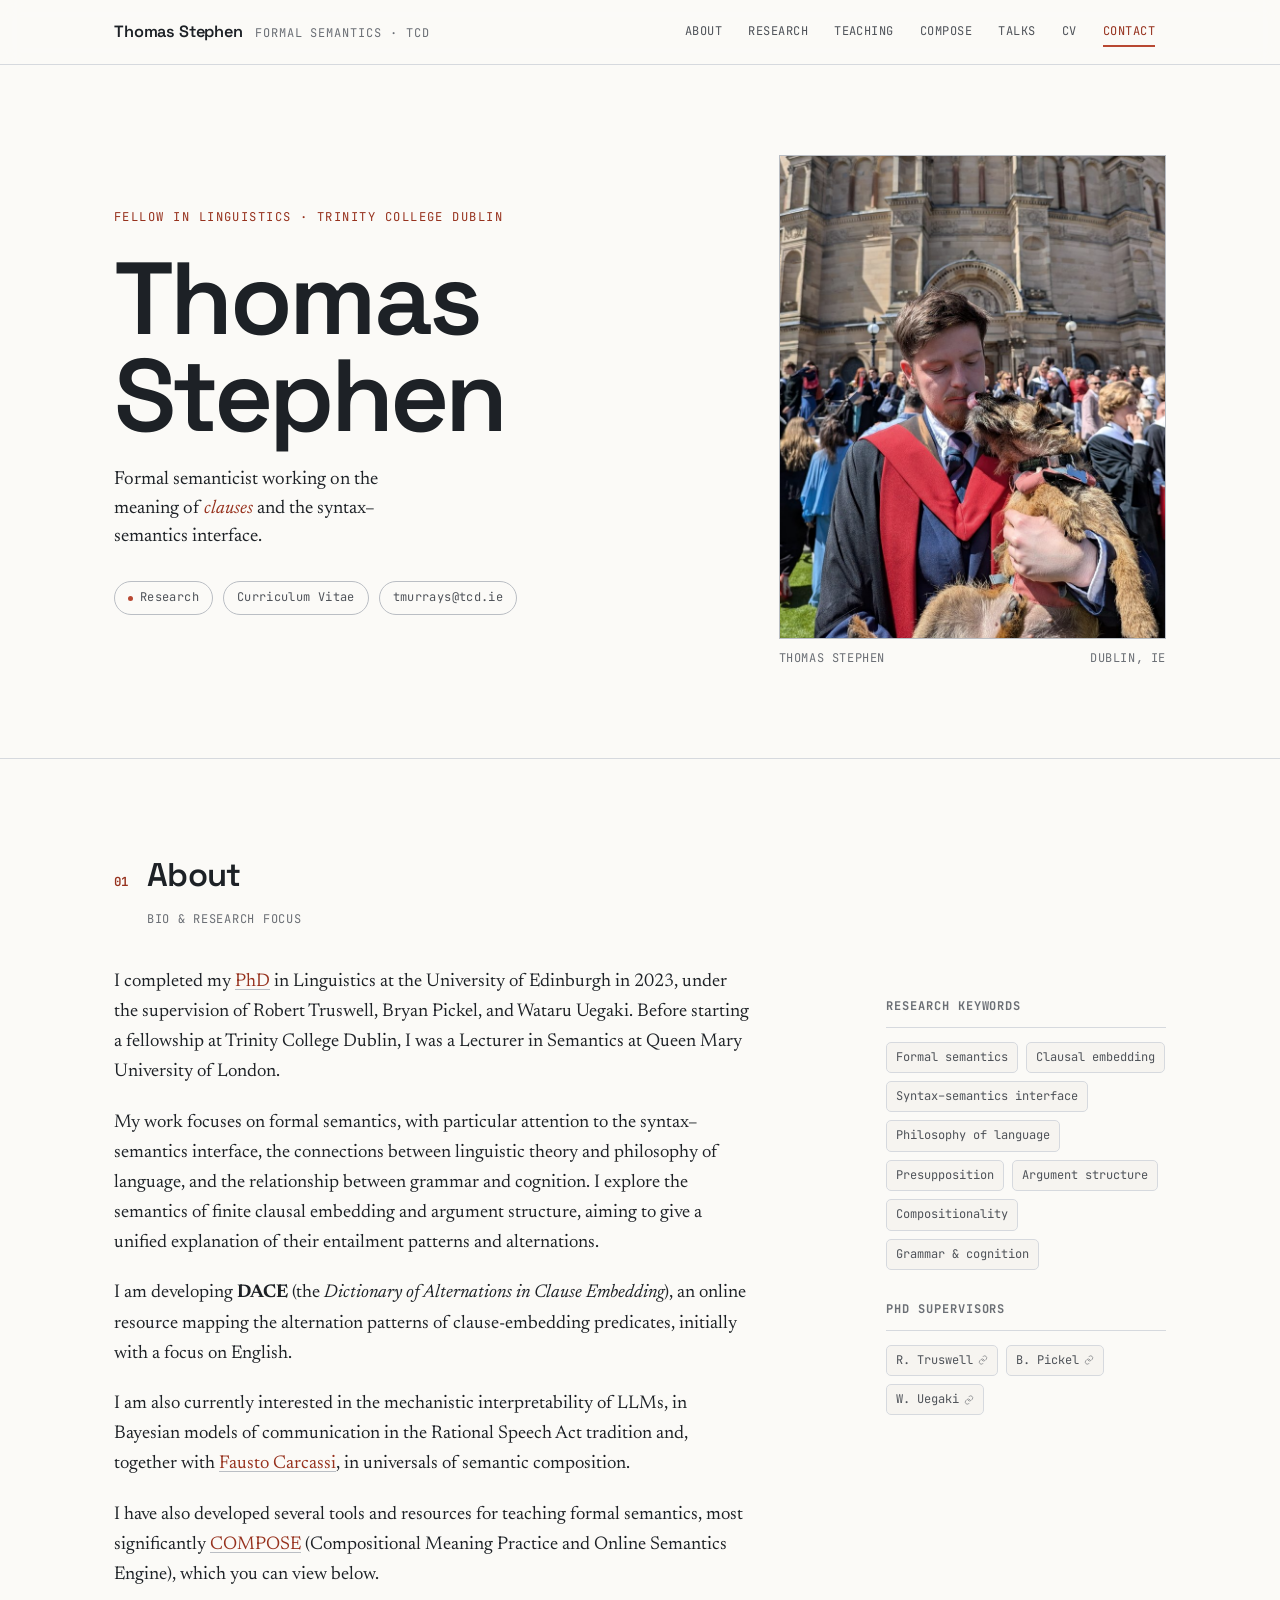
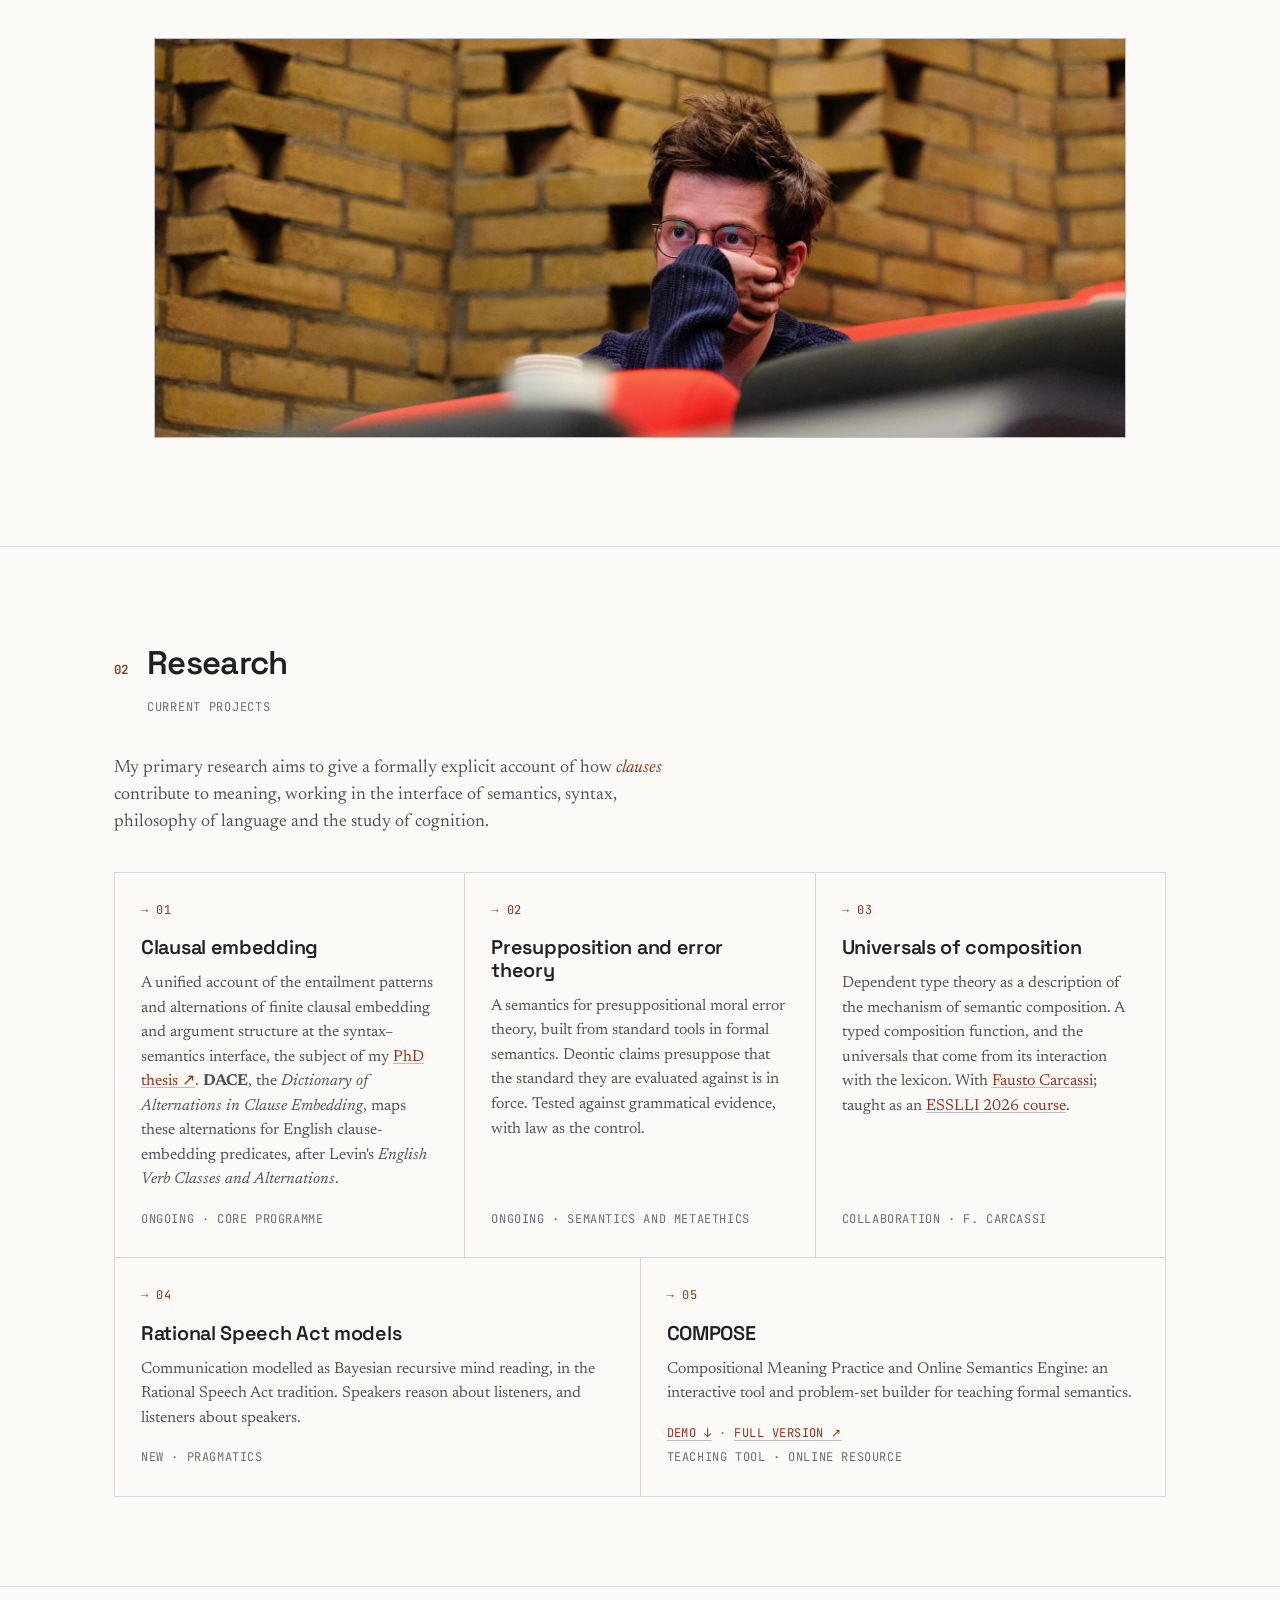
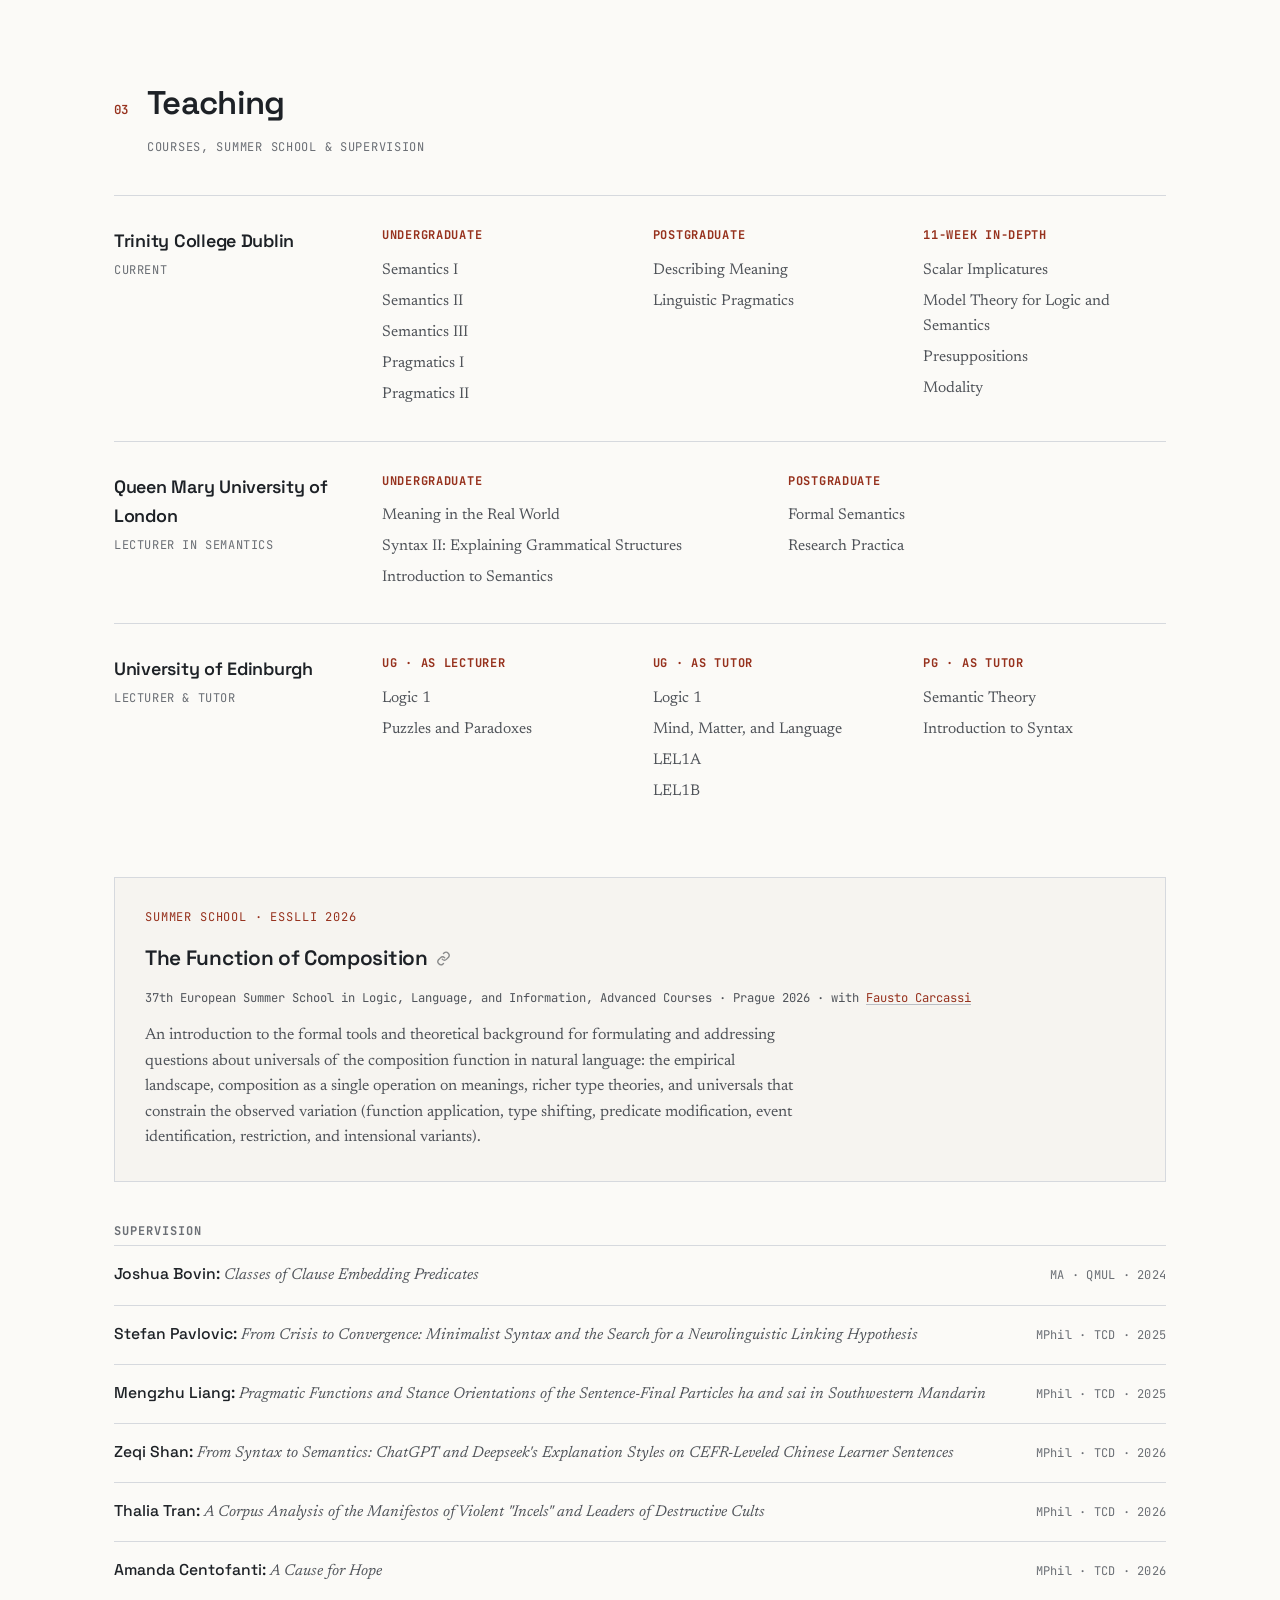
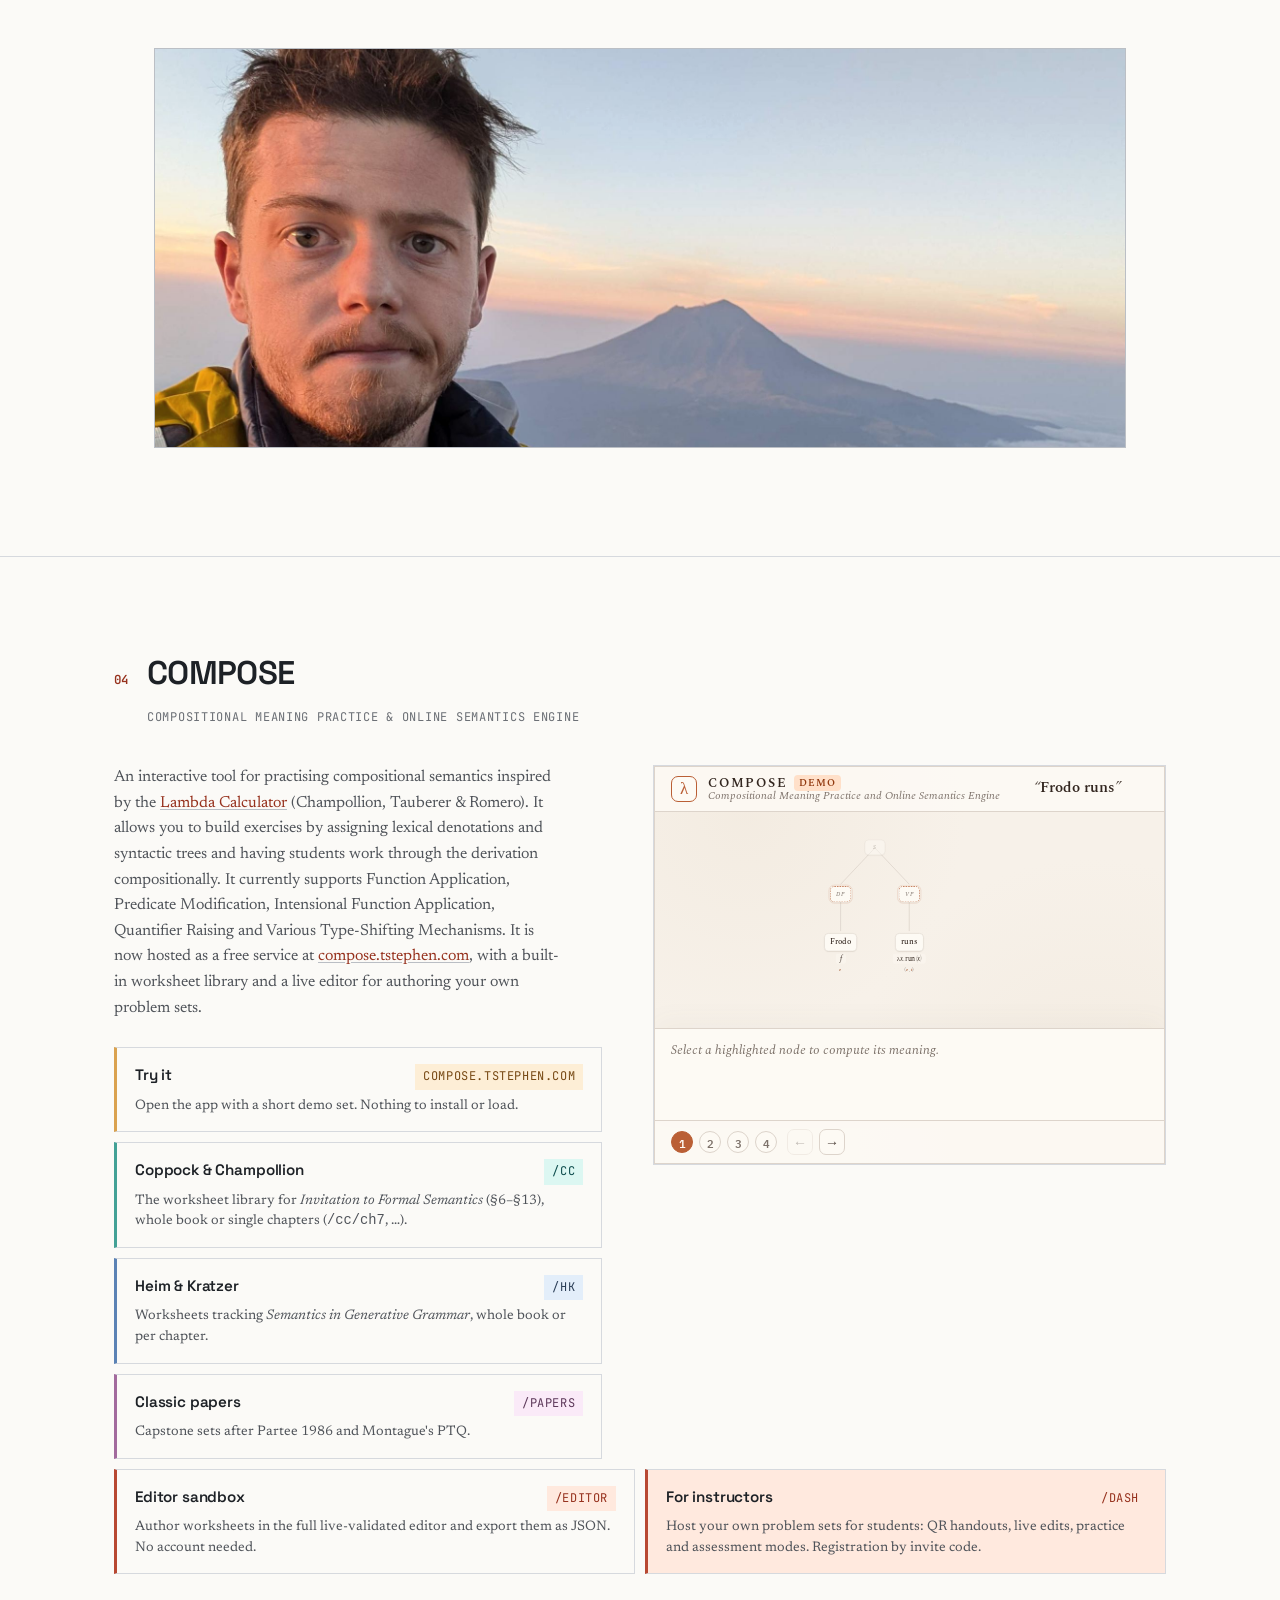
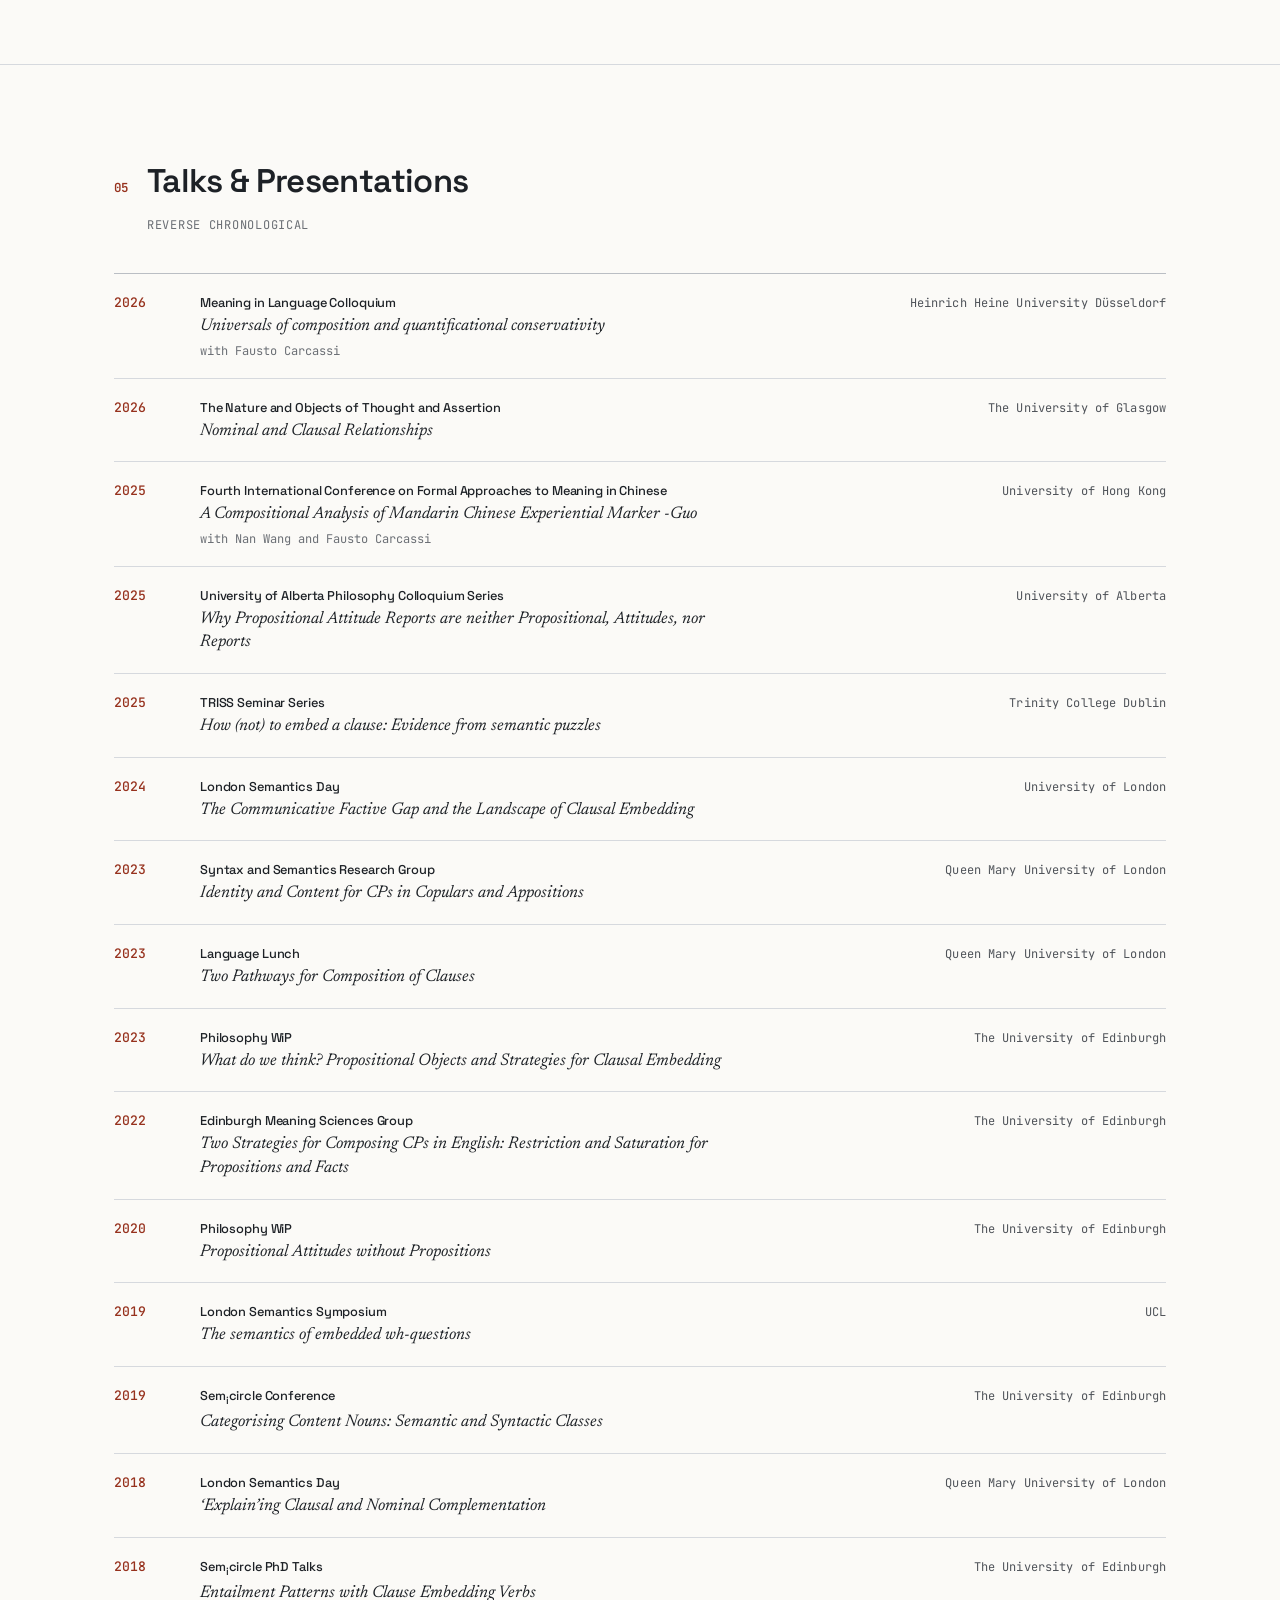
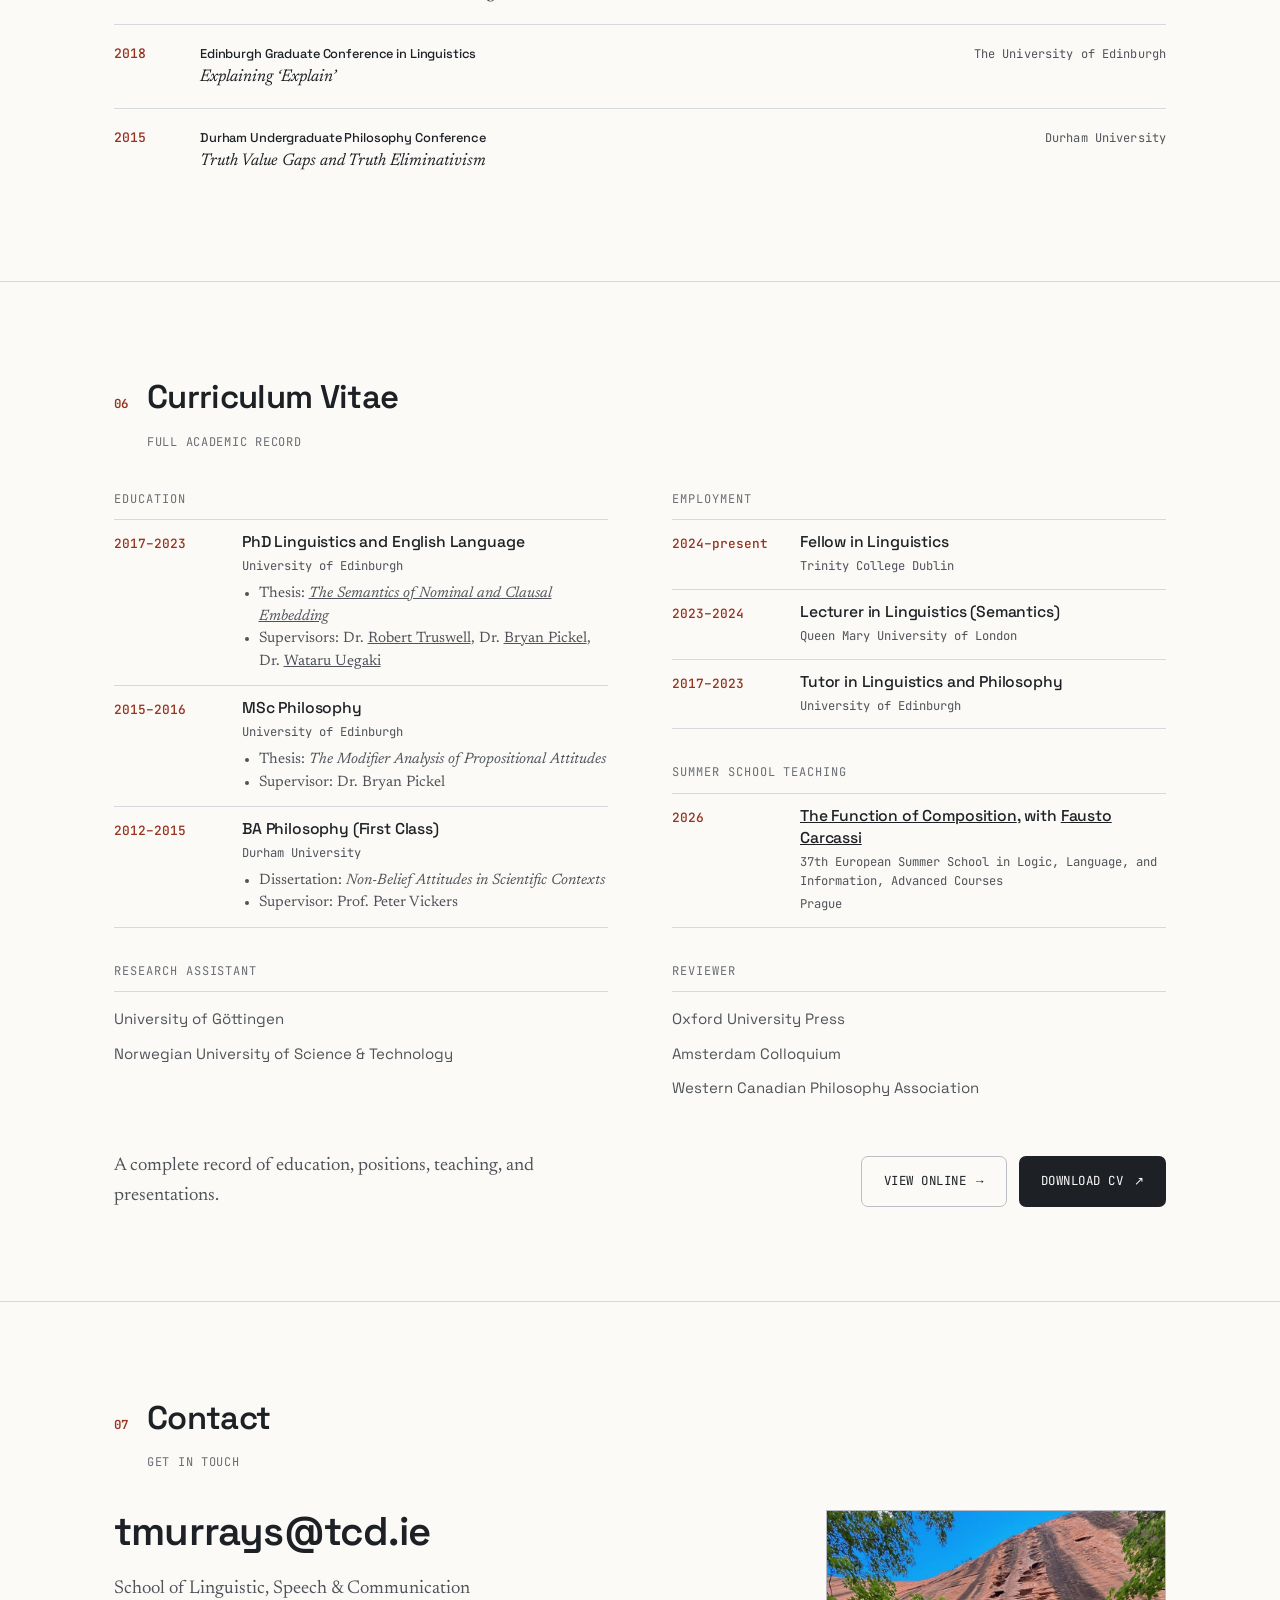
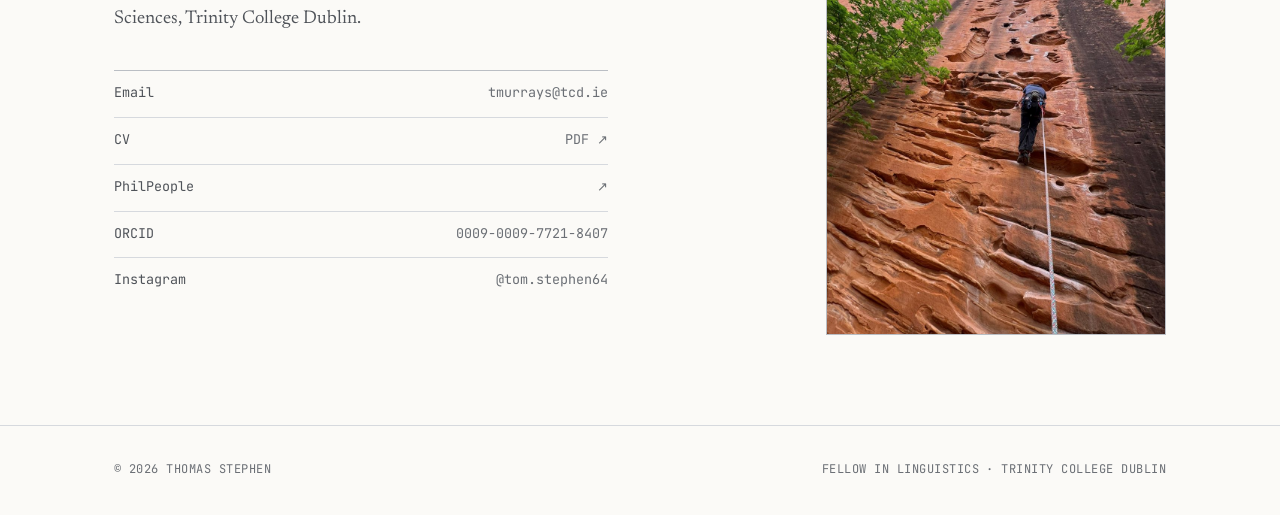
==== commit e89016c8: "Research: DACE joins Clausal embedding; Universals of composition; Rational Speech Act models - DACE" ====
--- a/index.html
+++ b/index.html
@@ -481,7 +481,7 @@
           <p>I completed my <a href="files/TSPhD.pdf" target="_blank" rel="noopener">PhD</a> in Linguistics at the University of Edinburgh in 2023, under the supervision of Robert Truswell, Bryan Pickel, and Wataru Uegaki. Before starting a fellowship at Trinity College Dublin, I was a Lecturer in Semantics at Queen Mary University of London.</p>
           <p>My work focuses on formal semantics, with particular attention to the syntax–semantics interface, the connections between linguistic theory and philosophy of language, and the relationship between grammar and cognition. I explore the semantics of finite clausal embedding and argument structure, aiming to give a unified explanation of their entailment patterns and alternations.</p>
           <p>I am developing <strong>DACE</strong> (the <em>Dictionary of Alternations in Clause Embedding</em>), an online resource mapping the alternation patterns of clause-embedding predicates, initially with a focus on English.</p>
-          <p>I am also currently interested in the mechanistic interpretability of LLMs and, together with <a href="https://faustocarcassi.com/" target="_blank" rel="noopener">Fausto Carcassi</a>, in the evolution of compositionality in natural languages.</p>
+          <p>I am also currently interested in the mechanistic interpretability of LLMs, in Bayesian models of communication in the Rational Speech Act tradition and, together with <a href="https://faustocarcassi.com/" target="_blank" rel="noopener">Fausto Carcassi</a>, in universals of semantic composition.</p>
           <p>I have also developed several tools and resources for teaching formal semantics, most significantly <a href="#compose">COMPOSE</a> (Compositional Meaning Practice and Online Semantics Engine), which you can view below.</p>
         </div>
         <div class="aside">
@@ -525,27 +525,27 @@
       <div class="projects">
         <div class="proj">
           <div class="pn">→ 01</div>
-          <h3>DACE</h3>
-          <p>The <em>Dictionary of Alternations in Clause Embedding</em>: an online resource mapping the alternation patterns of clause-embedding predicates in English. Inspired by Levin's <em>English Verb Classes and Alternations</em>.</p>
-          <div class="stat">In development · Online resource</div>
+          <h3>Clausal embedding</h3>
+          <p>A unified account of the entailment patterns and alternations of finite clausal embedding and argument structure at the syntax–semantics interface, the subject of my <a href="files/TSPhD.pdf" target="_blank" rel="noopener">PhD thesis ↗</a>. <strong>DACE</strong>, the <em>Dictionary of Alternations in Clause Embedding</em>, maps these alternations for English clause-embedding predicates, after Levin's <em>English Verb Classes and Alternations</em>.</p>
+          <div class="stat">Ongoing · Core programme</div>
         </div>
         <div class="proj">
           <div class="pn">→ 02</div>
-          <h3>Clausal embedding</h3>
-          <p>A unified account of the entailment patterns and alternations of finite clausal embedding and argument structure at the syntax–semantics interface, which was the subject of my <a href="files/TSPhD.pdf" target="_blank" rel="noopener">PhD thesis ↗</a>.</p>
-          <div class="stat">Ongoing · Core programme</div>
-        </div>
-        <div class="proj">
-          <div class="pn">→ 03</div>
           <h3>Presupposition and error theory</h3>
           <p>A semantics for presuppositional moral error theory, built from standard tools in formal semantics. Deontic claims presuppose that the standard they are evaluated against is in force. Tested against grammatical evidence, with law as the control.</p>
           <div class="stat">Ongoing · Semantics and metaethics</div>
         </div>
         <div class="proj">
+          <div class="pn">→ 03</div>
+          <h3>Universals of composition</h3>
+          <p>Dependent type theory as a description of the mechanism of semantic composition. A typed composition function, and the universals that come from its interaction with the lexicon. With <a href="https://faustocarcassi.com/" target="_blank" rel="noopener">Fausto Carcassi</a>; taught as an <a href="https://2026.esslli.eu/courses-workshops-accepted/course-information.html#C60" target="_blank" rel="noopener">ESSLLI 2026 course</a>.</p>
+          <div class="stat">Collaboration · F. Carcassi</div>
+        </div>
+        <div class="proj">
           <div class="pn">→ 04</div>
-          <h3>Evolution of compositionality</h3>
-          <p>The observed inventory of composition operations in natural language, and the universals that constrain it, with <a href="https://faustocarcassi.com/" target="_blank" rel="noopener">Fausto Carcassi</a>. Taught as an <a href="https://2026.esslli.eu/courses-workshops-accepted/course-information.html#C60" target="_blank" rel="noopener">ESSLLI 2026 course</a>.</p>
-          <div class="stat">Collaboration · F. Carcassi</div>
+          <h3>Rational Speech Act models</h3>
+          <p>Communication modelled as Bayesian recursive mind reading, in the Rational Speech Act tradition. Speakers reason about listeners, and listeners about speakers.</p>
+          <div class="stat">New · Pragmatics</div>
         </div>
         <div class="proj">
           <div class="pn">→ 05</div>
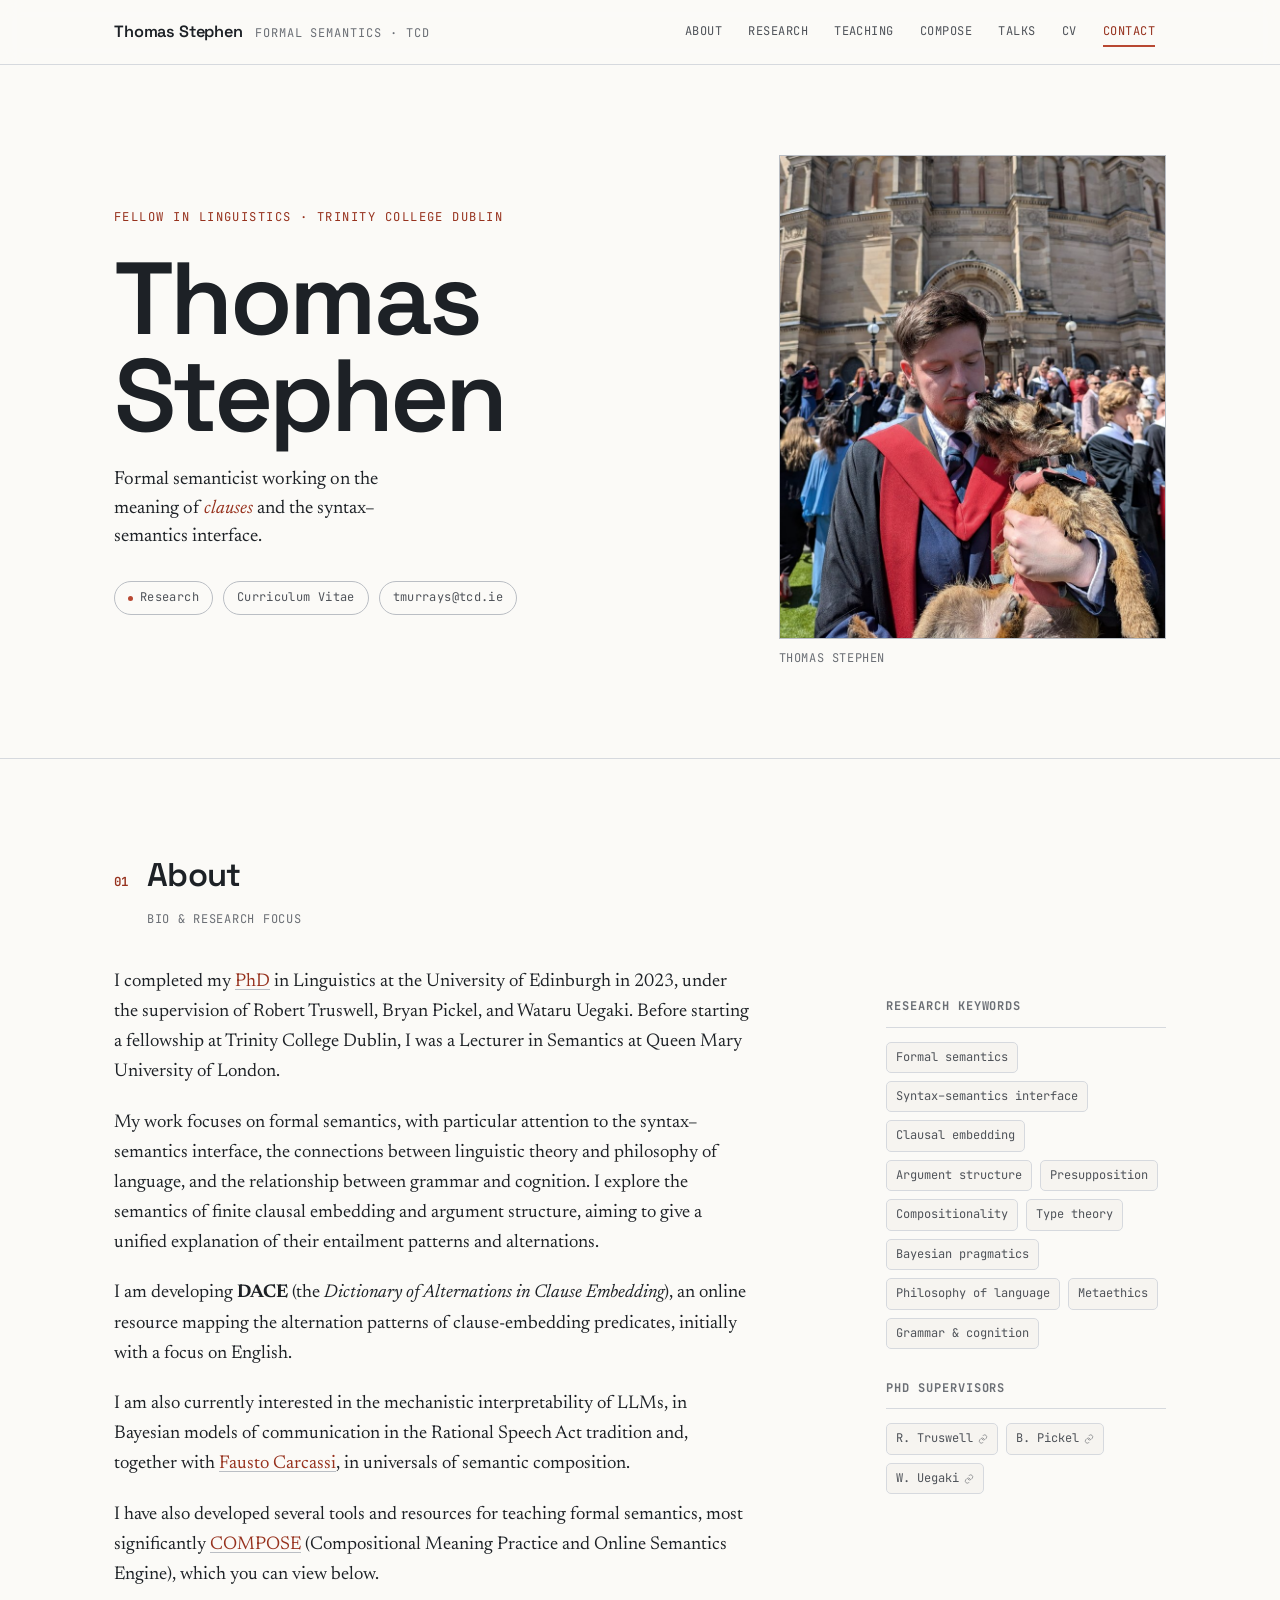
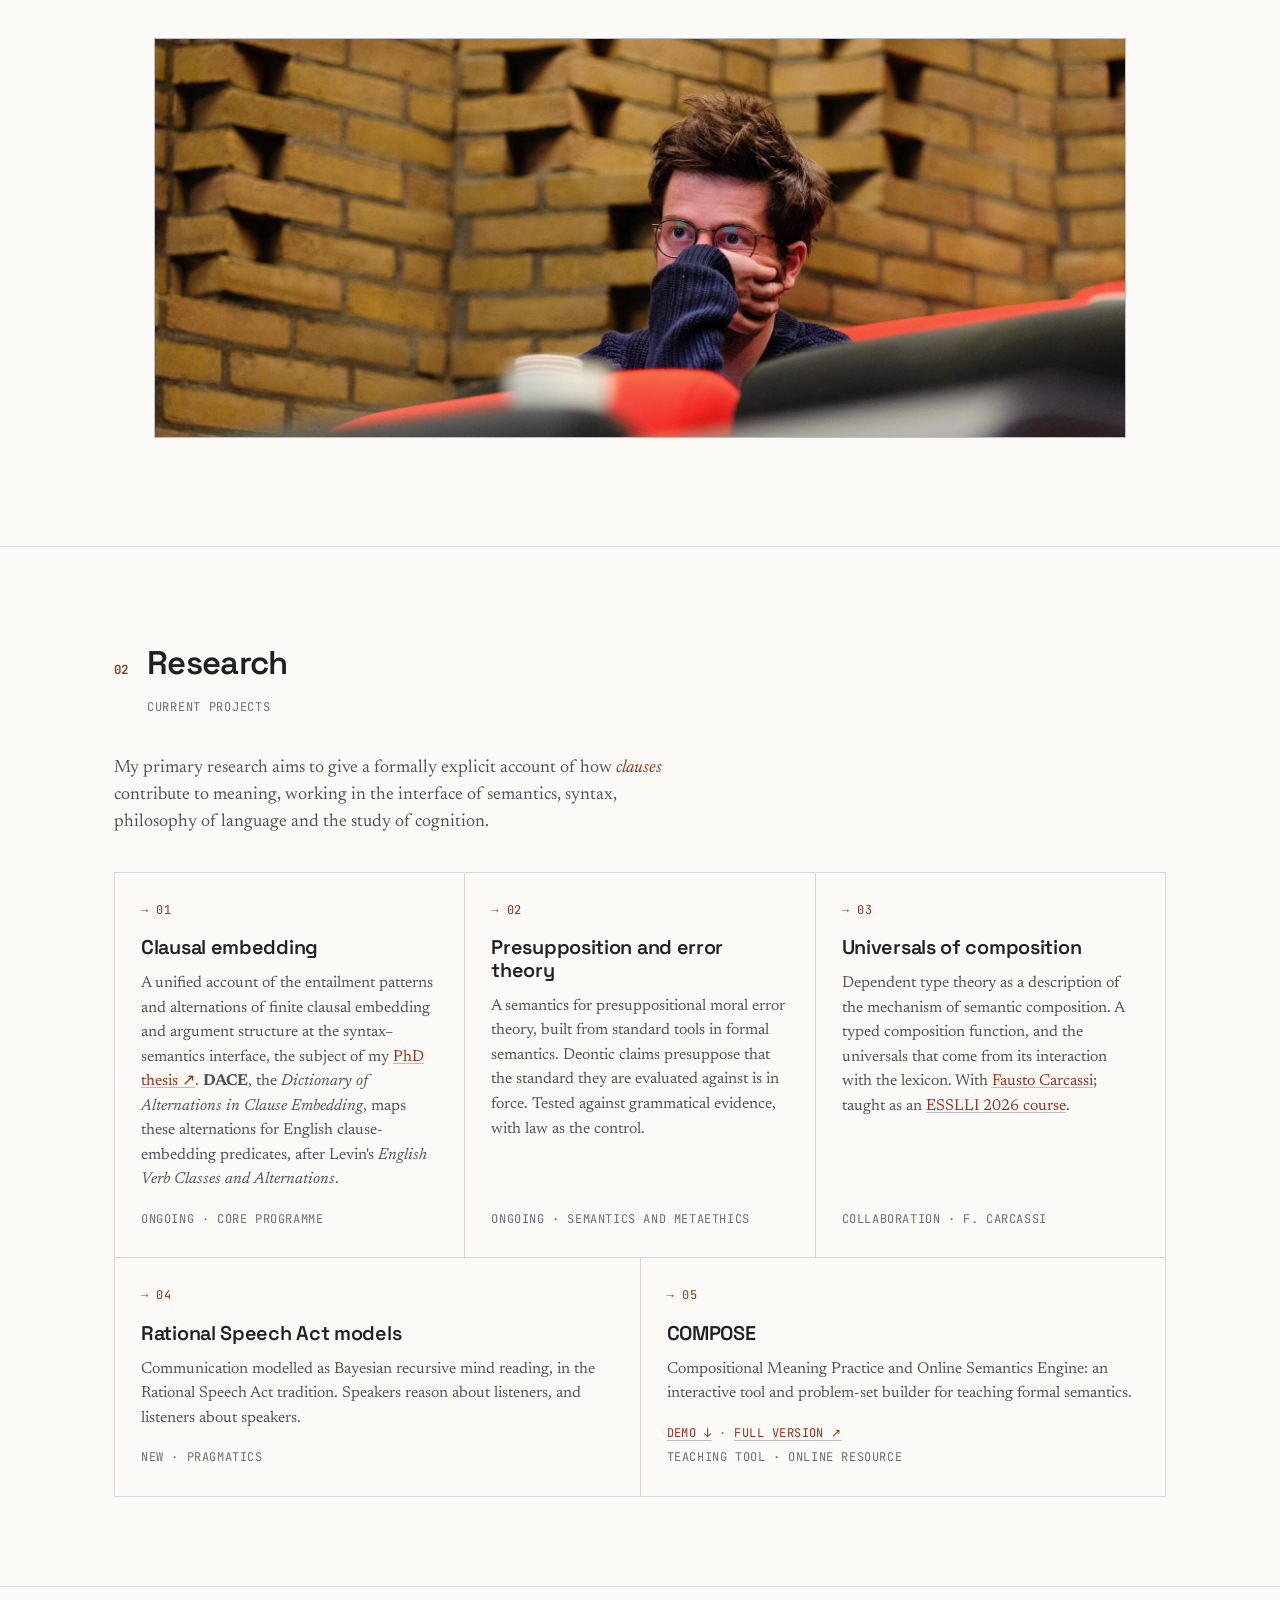
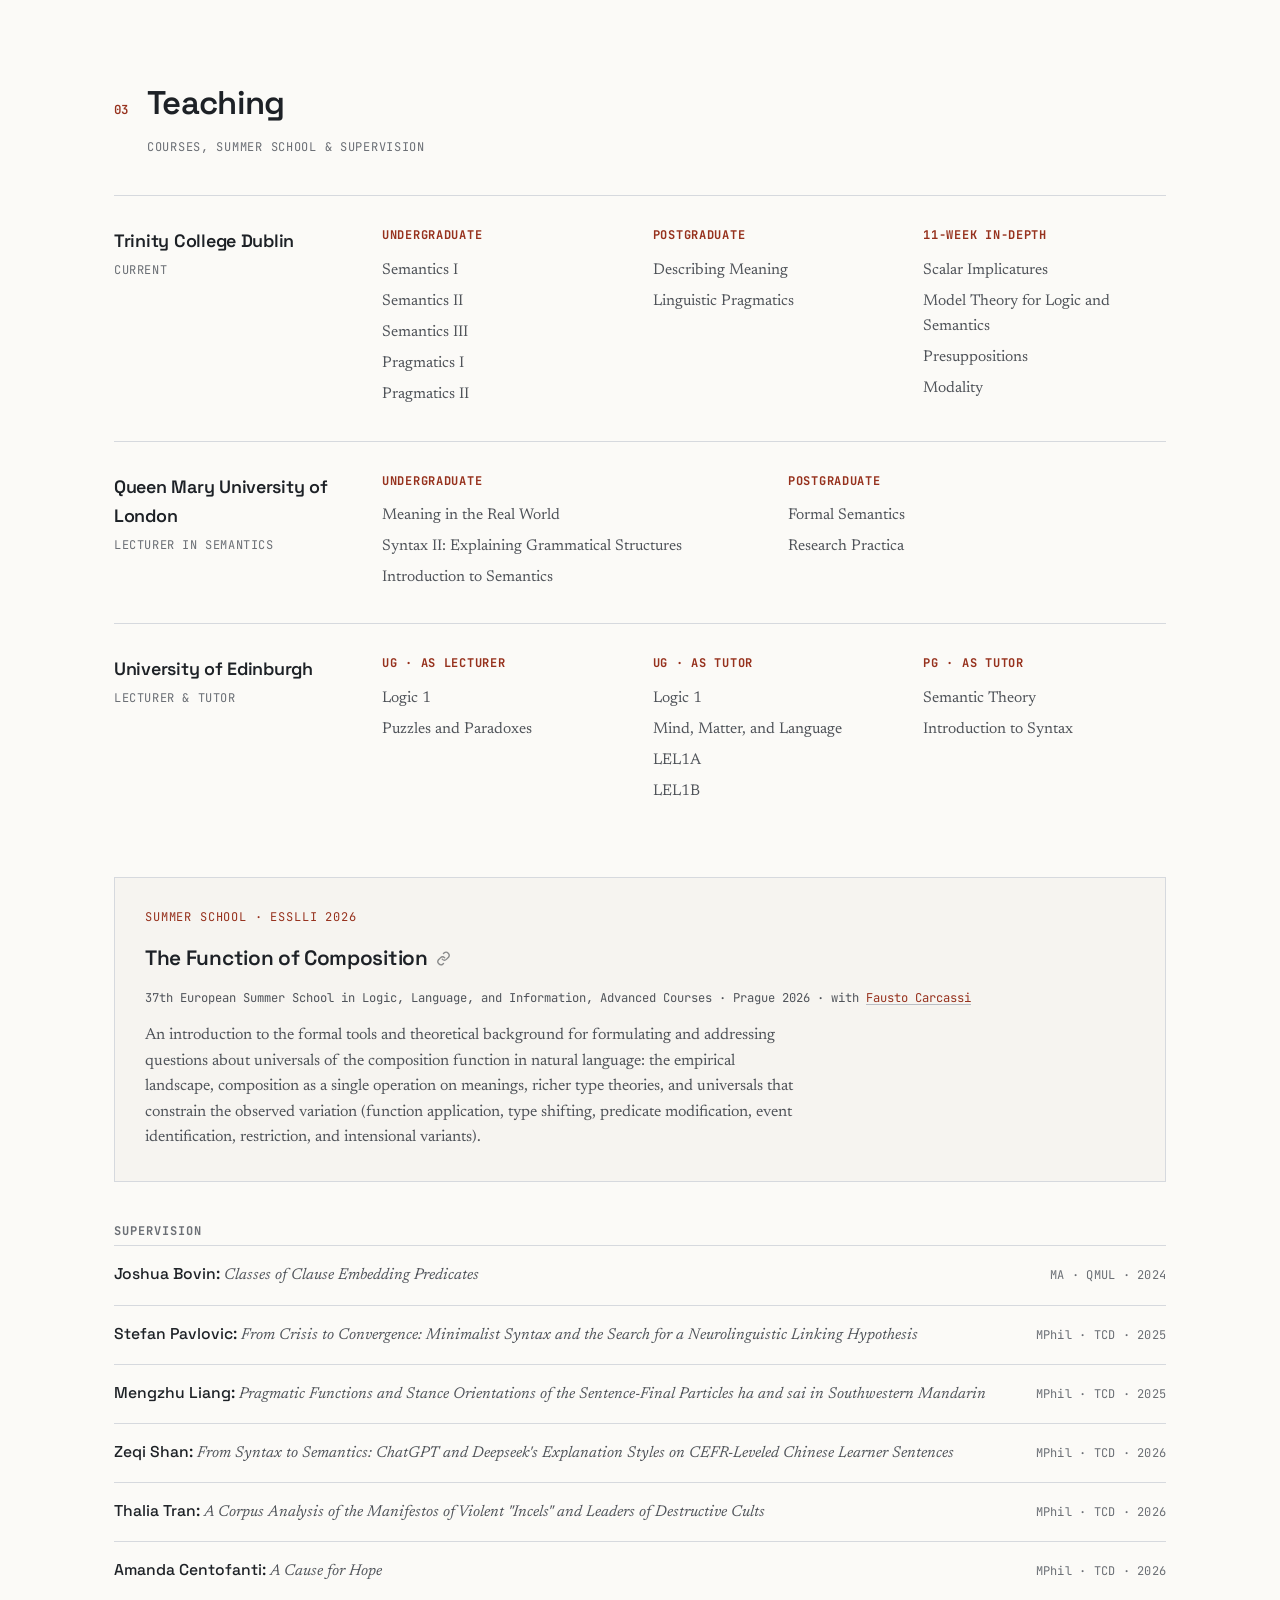
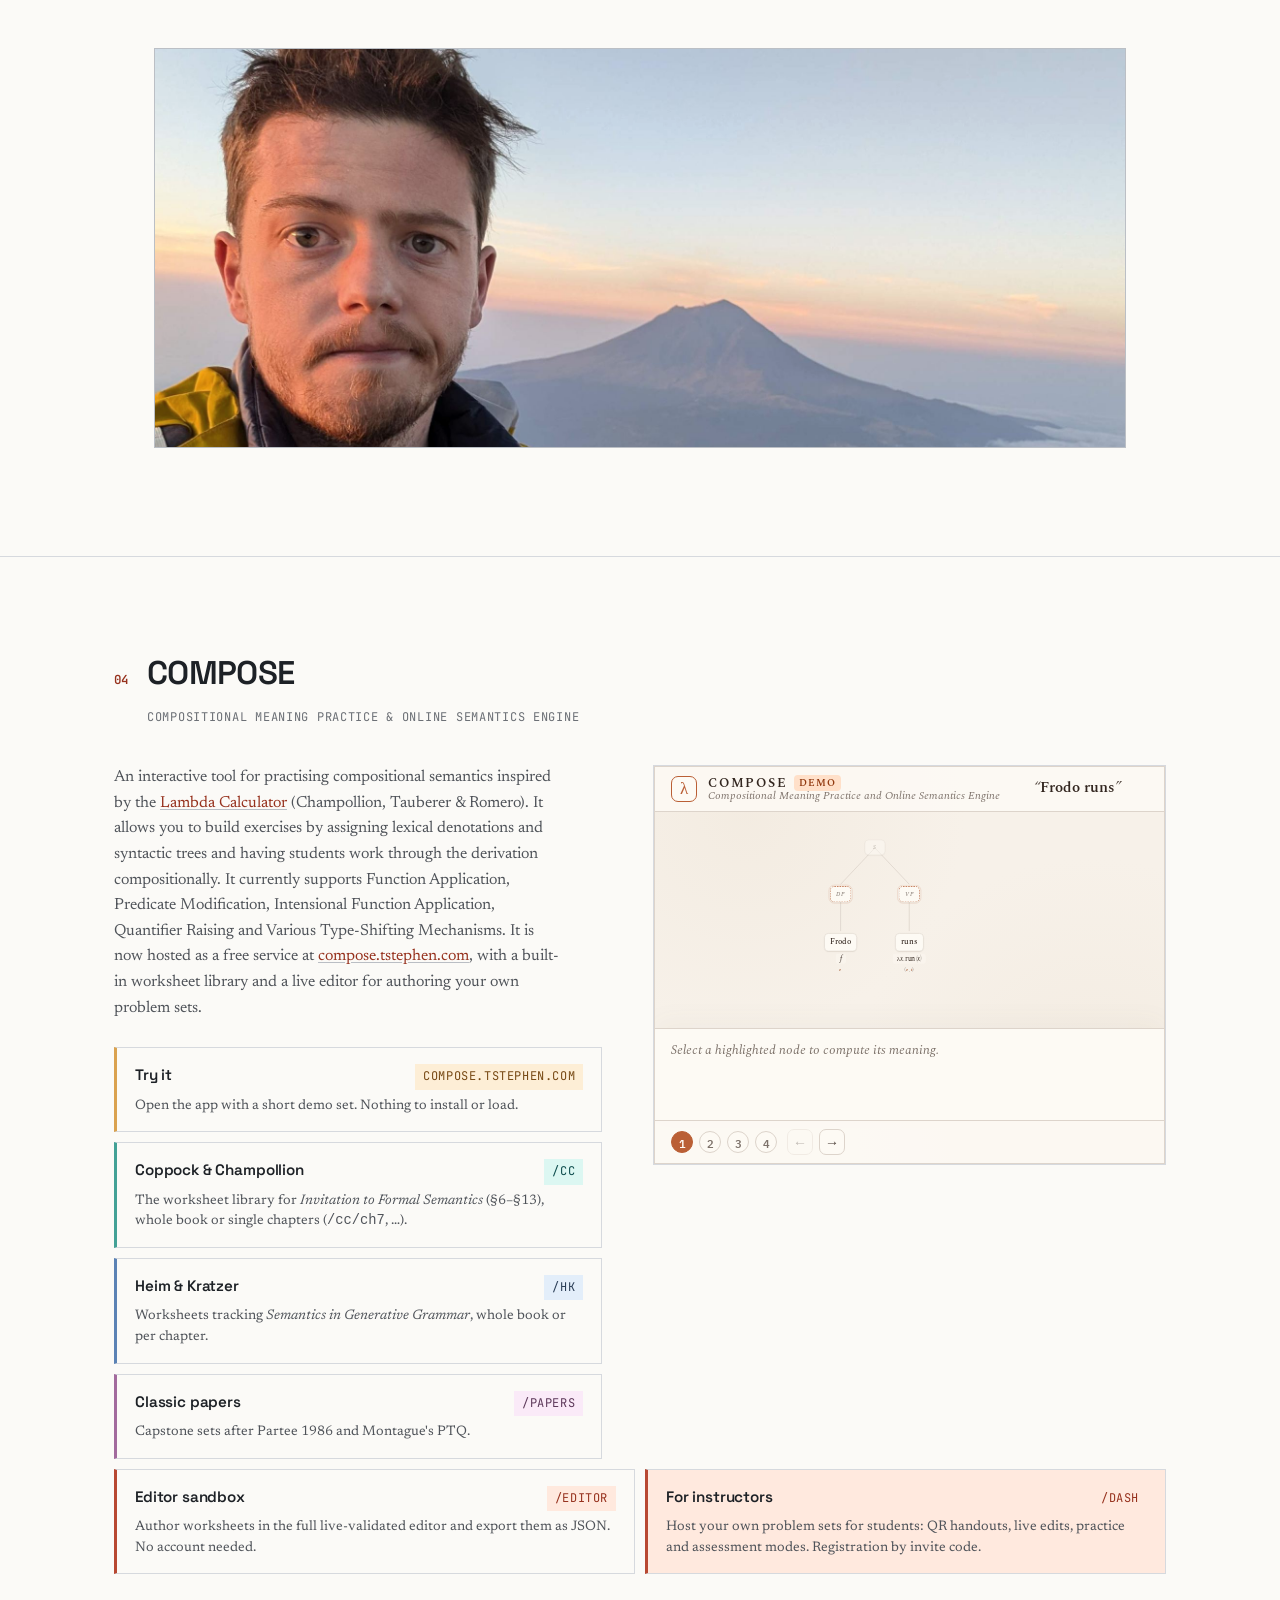
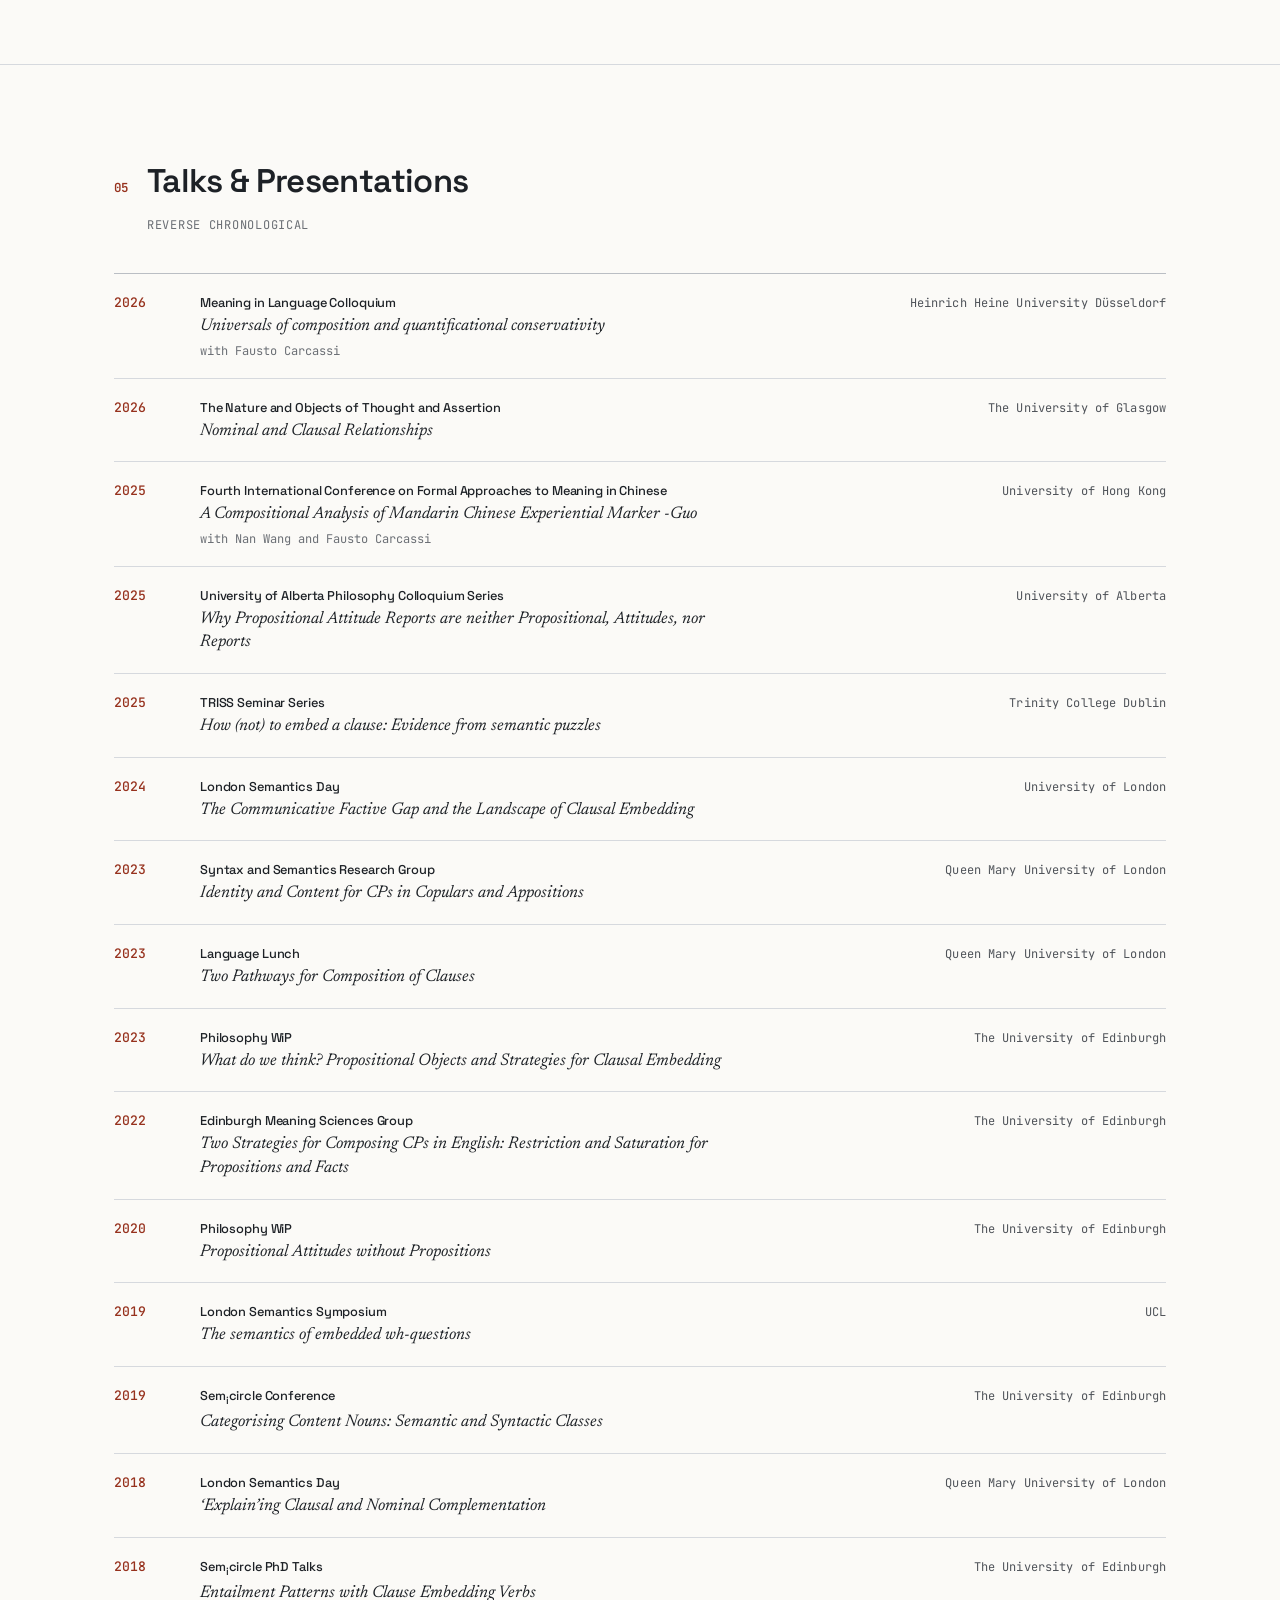
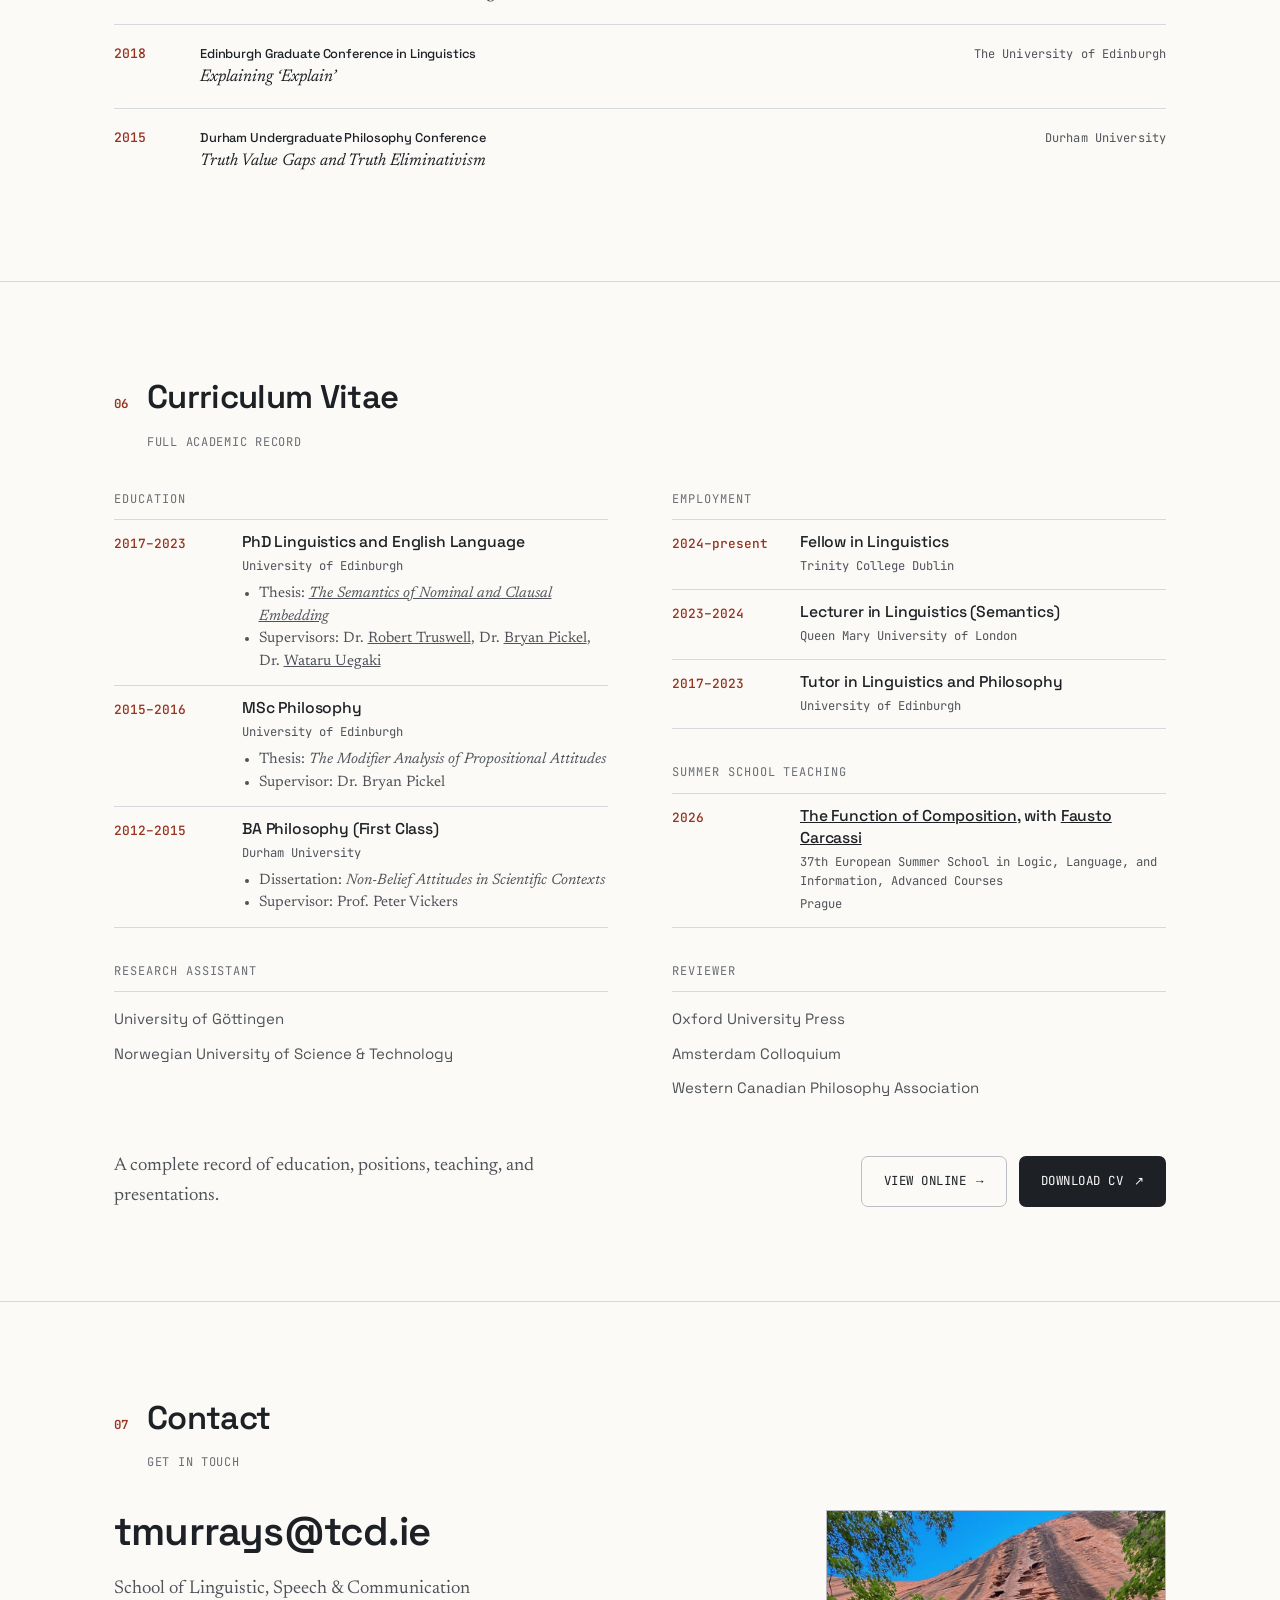
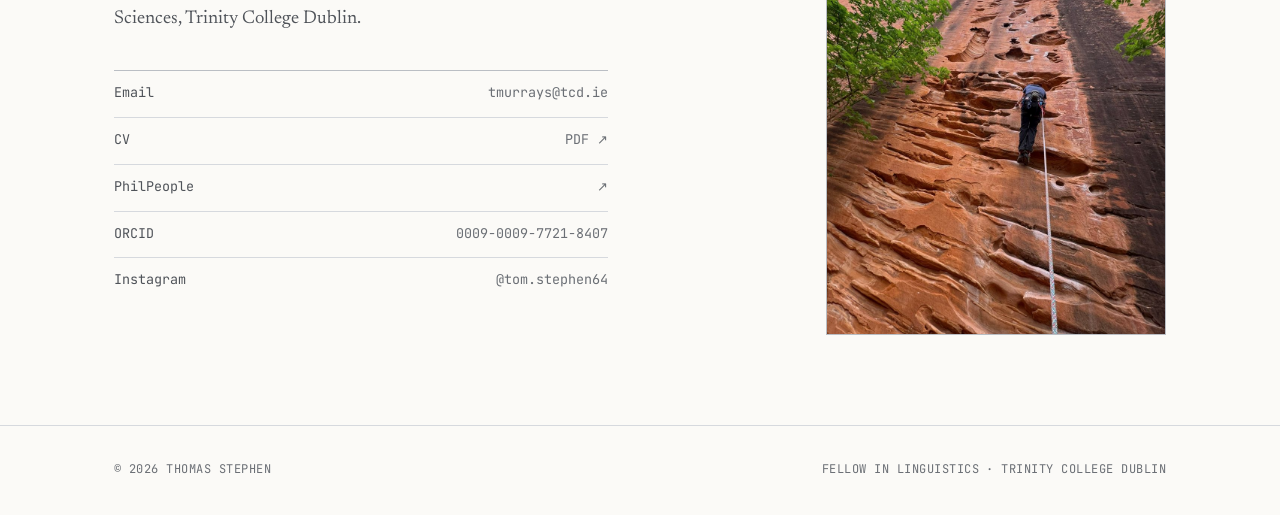
==== commit bffe76b9: "Research keywords that highlight the page; CV: students' further study, no lecture counts - About: t" ====
--- a/index.html
+++ b/index.html
@@ -41,6 +41,17 @@
   }
   *{box-sizing:border-box;}
   html{scroll-behavior:smooth;scroll-padding-top:84px;}
+  /* keyword highlighting: the About keywords light up their parts of the page */
+  .keys button.key{cursor:pointer;line-height:inherit;transition:background-color .16s,border-color .16s,color .16s;}
+  .keys button.key:hover{border-color:var(--accent);color:var(--accent-deep);}
+  .keys button.key[aria-pressed="true"]{background:var(--accent-deep);border-color:var(--accent-deep);color:var(--paper);}
+  [data-kw]:not(.key), .proj > *{transition:opacity .25s;}
+  body.kw-on [data-kw]:not(.key):not(.kw-hit):not(.proj), body.kw-on .band{opacity:.25;}
+  body.kw-on .proj:not(.kw-hit) > *{opacity:.25;} /* cards keep their paper background over the grid */
+  body.kw-on .kw-hit{--kw-tint:color-mix(in srgb, var(--accent) 9%, var(--paper));background-image:linear-gradient(var(--kw-tint),var(--kw-tint));}
+  body.kw-on .proj.kw-hit, body.kw-on .feature.kw-hit, body.kw-on .cmp-grid.kw-hit{box-shadow:inset 3px 0 0 var(--accent);}
+  body.kw-on .talk.kw-hit, body.kw-on .sup .row.kw-hit, body.kw-on .level li.kw-hit, body.kw-on .prose p.kw-hit,
+  body.kw-on .res-lede.kw-hit{box-shadow:-10px 0 0 var(--kw-tint), 10px 0 0 var(--kw-tint), -12px 0 0 var(--accent);}
   .skip{position:absolute;left:12px;top:-64px;z-index:300;background:var(--ink);color:var(--paper);padding:10px 14px;
     border-radius:6px;font-family:var(--mono);font-size:0.8rem;letter-spacing:0.04em;text-decoration:none;}
   .skip:focus{top:12px;}
@@ -408,11 +419,15 @@
  },
  "knowsAbout": [
   "Formal semantics",
+  "Syntax–semantics interface",
   "Clausal embedding",
-  "Syntax–semantics interface",
+  "Argument structure",
+  "Presupposition",
+  "Compositionality",
+  "Type theory",
+  "Bayesian pragmatics",
   "Philosophy of language",
-  "Presupposition",
-  "Compositionality"
+  "Metaethics"
  ],
  "sameAs": [
   "https://orcid.org/0009-0009-7721-8407",
@@ -463,7 +478,7 @@
           <div class="frame">
             <img src="images/portrait.jpg" alt="Thomas Stephen">
           </div>
-          <figcaption><span>Thomas Stephen</span><span>Dublin, IE</span></figcaption>
+          <figcaption><span>Thomas Stephen</span></figcaption>
         </figure>
       </div>
     </div>
@@ -478,24 +493,27 @@
       </div>
       <div class="about-grid">
         <div class="prose">
-          <p>I completed my <a href="files/TSPhD.pdf" target="_blank" rel="noopener">PhD</a> in Linguistics at the University of Edinburgh in 2023, under the supervision of Robert Truswell, Bryan Pickel, and Wataru Uegaki. Before starting a fellowship at Trinity College Dublin, I was a Lecturer in Semantics at Queen Mary University of London.</p>
-          <p>My work focuses on formal semantics, with particular attention to the syntax–semantics interface, the connections between linguistic theory and philosophy of language, and the relationship between grammar and cognition. I explore the semantics of finite clausal embedding and argument structure, aiming to give a unified explanation of their entailment patterns and alternations.</p>
-          <p>I am developing <strong>DACE</strong> (the <em>Dictionary of Alternations in Clause Embedding</em>), an online resource mapping the alternation patterns of clause-embedding predicates, initially with a focus on English.</p>
-          <p>I am also currently interested in the mechanistic interpretability of LLMs, in Bayesian models of communication in the Rational Speech Act tradition and, together with <a href="https://faustocarcassi.com/" target="_blank" rel="noopener">Fausto Carcassi</a>, in universals of semantic composition.</p>
-          <p>I have also developed several tools and resources for teaching formal semantics, most significantly <a href="#compose">COMPOSE</a> (Compositional Meaning Practice and Online Semantics Engine), which you can view below.</p>
+          <p data-kw="formal-semantics">I completed my <a href="files/TSPhD.pdf" target="_blank" rel="noopener">PhD</a> in Linguistics at the University of Edinburgh in 2023, under the supervision of Robert Truswell, Bryan Pickel, and Wataru Uegaki. Before starting a fellowship at Trinity College Dublin, I was a Lecturer in Semantics at Queen Mary University of London.</p>
+          <p data-kw="formal-semantics syntax-semantics philosophy-of-language grammar-cognition clausal-embedding argument-structure">My work focuses on formal semantics, with particular attention to the syntax–semantics interface, the connections between linguistic theory and philosophy of language, and the relationship between grammar and cognition. I explore the semantics of finite clausal embedding and argument structure, aiming to give a unified explanation of their entailment patterns and alternations.</p>
+          <p data-kw="clausal-embedding">I am developing <strong>DACE</strong> (the <em>Dictionary of Alternations in Clause Embedding</em>), an online resource mapping the alternation patterns of clause-embedding predicates, initially with a focus on English.</p>
+          <p data-kw="bayesian-pragmatics compositionality type-theory">I am also currently interested in the mechanistic interpretability of LLMs, in Bayesian models of communication in the Rational Speech Act tradition and, together with <a href="https://faustocarcassi.com/" target="_blank" rel="noopener">Fausto Carcassi</a>, in universals of semantic composition.</p>
+          <p data-kw="formal-semantics compositionality type-theory">I have also developed several tools and resources for teaching formal semantics, most significantly <a href="#compose">COMPOSE</a> (Compositional Meaning Practice and Online Semantics Engine), which you can view below.</p>
         </div>
         <div class="aside">
           <div class="blk">
             <h3>Research keywords</h3>
             <div class="keys">
-              <span class="key">Formal semantics</span>
-              <span class="key">Clausal embedding</span>
-              <span class="key">Syntax–semantics interface</span>
-              <span class="key">Philosophy of language</span>
-              <span class="key">Presupposition</span>
-              <span class="key">Argument structure</span>
-              <span class="key">Compositionality</span>
-              <span class="key">Grammar &amp; cognition</span>
+              <button type="button" class="key" data-kw="formal-semantics" aria-pressed="false" title="Highlight on this page">Formal semantics</button>
+              <button type="button" class="key" data-kw="syntax-semantics" aria-pressed="false" title="Highlight on this page">Syntax–semantics interface</button>
+              <button type="button" class="key" data-kw="clausal-embedding" aria-pressed="false" title="Highlight on this page">Clausal embedding</button>
+              <button type="button" class="key" data-kw="argument-structure" aria-pressed="false" title="Highlight on this page">Argument structure</button>
+              <button type="button" class="key" data-kw="presupposition" aria-pressed="false" title="Highlight on this page">Presupposition</button>
+              <button type="button" class="key" data-kw="compositionality" aria-pressed="false" title="Highlight on this page">Compositionality</button>
+              <button type="button" class="key" data-kw="type-theory" aria-pressed="false" title="Highlight on this page">Type theory</button>
+              <button type="button" class="key" data-kw="bayesian-pragmatics" aria-pressed="false" title="Highlight on this page">Bayesian pragmatics</button>
+              <button type="button" class="key" data-kw="philosophy-of-language" aria-pressed="false" title="Highlight on this page">Philosophy of language</button>
+              <button type="button" class="key" data-kw="metaethics" aria-pressed="false" title="Highlight on this page">Metaethics</button>
+              <button type="button" class="key" data-kw="grammar-cognition" aria-pressed="false" title="Highlight on this page">Grammar &amp; cognition</button>
             </div>
           </div>
           <div class="blk">
@@ -521,33 +539,33 @@
         <span class="sec-num">02</span>
         <h2 class="sec-title">Research<span class="sub">Current projects</span></h2>
       </div>
-      <p class="res-lede">My primary research aims to give a formally explicit account of how <em>clauses</em> contribute to meaning, working in the interface of semantics, syntax, philosophy of language and the study of cognition.</p>
+      <p class="res-lede" data-kw="formal-semantics clausal-embedding syntax-semantics philosophy-of-language grammar-cognition">My primary research aims to give a formally explicit account of how <em>clauses</em> contribute to meaning, working in the interface of semantics, syntax, philosophy of language and the study of cognition.</p>
       <div class="projects">
-        <div class="proj">
+        <div class="proj" data-kw="formal-semantics clausal-embedding syntax-semantics argument-structure">
           <div class="pn">→ 01</div>
           <h3>Clausal embedding</h3>
           <p>A unified account of the entailment patterns and alternations of finite clausal embedding and argument structure at the syntax–semantics interface, the subject of my <a href="files/TSPhD.pdf" target="_blank" rel="noopener">PhD thesis ↗</a>. <strong>DACE</strong>, the <em>Dictionary of Alternations in Clause Embedding</em>, maps these alternations for English clause-embedding predicates, after Levin's <em>English Verb Classes and Alternations</em>.</p>
           <div class="stat">Ongoing · Core programme</div>
         </div>
-        <div class="proj">
+        <div class="proj" data-kw="formal-semantics presupposition philosophy-of-language metaethics">
           <div class="pn">→ 02</div>
           <h3>Presupposition and error theory</h3>
           <p>A semantics for presuppositional moral error theory, built from standard tools in formal semantics. Deontic claims presuppose that the standard they are evaluated against is in force. Tested against grammatical evidence, with law as the control.</p>
           <div class="stat">Ongoing · Semantics and metaethics</div>
         </div>
-        <div class="proj">
+        <div class="proj" data-kw="formal-semantics compositionality type-theory">
           <div class="pn">→ 03</div>
           <h3>Universals of composition</h3>
           <p>Dependent type theory as a description of the mechanism of semantic composition. A typed composition function, and the universals that come from its interaction with the lexicon. With <a href="https://faustocarcassi.com/" target="_blank" rel="noopener">Fausto Carcassi</a>; taught as an <a href="https://2026.esslli.eu/courses-workshops-accepted/course-information.html#C60" target="_blank" rel="noopener">ESSLLI 2026 course</a>.</p>
           <div class="stat">Collaboration · F. Carcassi</div>
         </div>
-        <div class="proj">
+        <div class="proj" data-kw="bayesian-pragmatics">
           <div class="pn">→ 04</div>
           <h3>Rational Speech Act models</h3>
           <p>Communication modelled as Bayesian recursive mind reading, in the Rational Speech Act tradition. Speakers reason about listeners, and listeners about speakers.</p>
           <div class="stat">New · Pragmatics</div>
         </div>
-        <div class="proj">
+        <div class="proj" data-kw="formal-semantics compositionality type-theory">
           <div class="pn">→ 05</div>
           <h3>COMPOSE</h3>
           <p>Compositional Meaning Practice and Online Semantics Engine: an interactive tool and problem-set builder for teaching formal semantics.</p>
@@ -570,27 +588,27 @@
       <div class="teach-inst">
         <div class="inst"><h3>Trinity College Dublin</h3><span>Current</span></div>
         <div class="levels">
-          <div class="level"><h4>Undergraduate</h4><ul><li>Semantics I</li><li>Semantics II</li><li>Semantics III</li><li>Pragmatics I</li><li>Pragmatics II</li></ul></div>
-          <div class="level"><h4>Postgraduate</h4><ul><li>Describing Meaning</li><li>Linguistic Pragmatics</li></ul></div>
-          <div class="level"><h4>11-week in-depth</h4><ul><li>Scalar Implicatures</li><li>Model Theory for Logic and Semantics</li><li>Presuppositions</li><li>Modality</li></ul></div>
+          <div class="level"><h4>Undergraduate</h4><ul><li data-kw="formal-semantics">Semantics I</li><li data-kw="formal-semantics">Semantics II</li><li data-kw="formal-semantics">Semantics III</li><li data-kw="bayesian-pragmatics">Pragmatics I</li><li data-kw="bayesian-pragmatics">Pragmatics II</li></ul></div>
+          <div class="level"><h4>Postgraduate</h4><ul><li data-kw="formal-semantics">Describing Meaning</li><li data-kw="bayesian-pragmatics">Linguistic Pragmatics</li></ul></div>
+          <div class="level"><h4>11-week in-depth</h4><ul><li data-kw="bayesian-pragmatics">Scalar Implicatures</li><li data-kw="formal-semantics">Model Theory for Logic and Semantics</li><li data-kw="presupposition formal-semantics">Presuppositions</li><li data-kw="formal-semantics">Modality</li></ul></div>
         </div>
       </div>
       <div class="teach-inst">
         <div class="inst"><h3>Queen Mary University of London</h3><span>Lecturer in Semantics</span></div>
         <div class="levels">
-          <div class="level"><h4>Undergraduate</h4><ul><li>Meaning in the Real World</li><li>Syntax II: Explaining Grammatical Structures</li><li>Introduction to Semantics</li></ul></div>
-          <div class="level"><h4>Postgraduate</h4><ul><li>Formal Semantics</li><li>Research Practica</li></ul></div>
+          <div class="level"><h4>Undergraduate</h4><ul><li data-kw="formal-semantics">Meaning in the Real World</li><li data-kw="syntax-semantics">Syntax II: Explaining Grammatical Structures</li><li data-kw="formal-semantics">Introduction to Semantics</li></ul></div>
+          <div class="level"><h4>Postgraduate</h4><ul><li data-kw="formal-semantics">Formal Semantics</li><li data-kw="formal-semantics">Research Practica</li></ul></div>
         </div>
       </div>
       <div class="teach-inst">
         <div class="inst"><h3>University of Edinburgh</h3><span>Lecturer &amp; Tutor</span></div>
         <div class="levels">
-          <div class="level"><h4>UG · as lecturer</h4><ul><li>Logic 1</li><li>Puzzles and Paradoxes</li></ul></div>
-          <div class="level"><h4>UG · as tutor</h4><ul><li>Logic 1</li><li>Mind, Matter, and Language</li><li>LEL1A</li><li>LEL1B</li></ul></div>
-          <div class="level"><h4>PG · as tutor</h4><ul><li>Semantic Theory</li><li>Introduction to Syntax</li></ul></div>
-        </div>
-      </div>
-      <div class="feature">
+          <div class="level"><h4>UG · as lecturer</h4><ul><li data-kw="philosophy-of-language">Logic 1</li><li data-kw="philosophy-of-language">Puzzles and Paradoxes</li></ul></div>
+          <div class="level"><h4>UG · as tutor</h4><ul><li data-kw="philosophy-of-language">Logic 1</li><li data-kw="philosophy-of-language grammar-cognition">Mind, Matter, and Language</li><li data-kw="">LEL1A</li><li data-kw="">LEL1B</li></ul></div>
+          <div class="level"><h4>PG · as tutor</h4><ul><li data-kw="formal-semantics">Semantic Theory</li><li data-kw="syntax-semantics">Introduction to Syntax</li></ul></div>
+        </div>
+      </div>
+      <div class="feature" data-kw="formal-semantics compositionality type-theory">
         <span class="ftag">Summer school · ESSLLI 2026</span>
         <h3><a class="feat-link" href="https://2026.esslli.eu/courses-workshops-accepted/course-information.html#C60" target="_blank" rel="noopener">The Function of Composition <svg class="lk" viewBox="0 0 24 24" width="15" height="15" aria-hidden="true"><path d="M10 13a5 5 0 0 0 7 0l3-3a5 5 0 0 0-7-7l-1 1"/><path d="M14 11a5 5 0 0 0-7 0l-3 3a5 5 0 0 0 7 7l1-1"/></svg></a></h3>
         <div class="meta">37th European Summer School in Logic, Language, and Information, Advanced Courses · Prague 2026 · with <a href="https://faustocarcassi.com/" target="_blank" rel="noopener">Fausto Carcassi</a></div>
@@ -598,12 +616,12 @@
       </div>
       <div class="sup">
         <h3>Supervision</h3>
-        <div class="row"><div><span class="who">Joshua Bovin:</span> <span class="ti">Classes of Clause Embedding Predicates</span></div><span class="deg">MA · QMUL · 2024</span></div>
-        <div class="row"><div><span class="who">Stefan Pavlovic:</span> <span class="ti">From Crisis to Convergence: Minimalist Syntax and the Search for a Neurolinguistic Linking Hypothesis</span></div><span class="deg">MPhil · TCD · 2025</span></div>
-        <div class="row"><div><span class="who">Mengzhu Liang:</span> <span class="ti">Pragmatic Functions and Stance Orientations of the Sentence-Final Particles <em>ha</em> and <em>sai</em> in Southwestern Mandarin</span></div><span class="deg">MPhil · TCD · 2025</span></div>
-        <div class="row"><div><span class="who">Zeqi Shan:</span> <span class="ti">From Syntax to Semantics: ChatGPT and Deepseek's Explanation Styles on CEFR-Leveled Chinese Learner Sentences</span></div><span class="deg">MPhil · TCD · 2026</span></div>
-        <div class="row"><div><span class="who">Thalia Tran:</span> <span class="ti">A Corpus Analysis of the Manifestos of Violent "Incels" and Leaders of Destructive Cults</span></div><span class="deg">MPhil · TCD · 2026</span></div>
-        <div class="row"><div><span class="who">Amanda Centofanti:</span> <span class="ti">A Cause for Hope</span></div><span class="deg">MPhil · TCD · 2026</span></div>
+        <div class="row" data-kw="formal-semantics clausal-embedding"><div><span class="who">Joshua Bovin:</span> <span class="ti">Classes of Clause Embedding Predicates</span></div><span class="deg">MA · QMUL · 2024</span></div>
+        <div class="row" data-kw="grammar-cognition"><div><span class="who">Stefan Pavlovic:</span> <span class="ti">From Crisis to Convergence: Minimalist Syntax and the Search for a Neurolinguistic Linking Hypothesis</span></div><span class="deg">MPhil · TCD · 2025</span></div>
+        <div class="row" data-kw=""><div><span class="who">Mengzhu Liang:</span> <span class="ti">Pragmatic Functions and Stance Orientations of the Sentence-Final Particles <em>ha</em> and <em>sai</em> in Southwestern Mandarin</span></div><span class="deg">MPhil · TCD · 2025</span></div>
+        <div class="row" data-kw=""><div><span class="who">Zeqi Shan:</span> <span class="ti">From Syntax to Semantics: ChatGPT and Deepseek's Explanation Styles on CEFR-Leveled Chinese Learner Sentences</span></div><span class="deg">MPhil · TCD · 2026</span></div>
+        <div class="row" data-kw=""><div><span class="who">Thalia Tran:</span> <span class="ti">A Corpus Analysis of the Manifestos of Violent "Incels" and Leaders of Destructive Cults</span></div><span class="deg">MPhil · TCD · 2026</span></div>
+        <div class="row" data-kw="formal-semantics clausal-embedding philosophy-of-language"><div><span class="who">Amanda Centofanti:</span> <span class="ti">A Cause for Hope</span></div><span class="deg">MPhil · TCD · 2026</span></div>
       </div>
 <!-- cv:teaching end -->
       <figure class="band">
@@ -619,7 +637,7 @@
         <span class="sec-num">04</span>
         <h2 class="sec-title">COMPOSE<span class="sub">Compositional meaning practice &amp; online semantics engine</span></h2>
       </div>
-      <div class="cmp-grid">
+      <div class="cmp-grid" data-kw="formal-semantics compositionality type-theory">
         <div class="cmp-col-text">
           <p class="cmp-intro">An interactive tool for practising compositional semantics inspired by the <a href="http://lambdacalculator.com/" target="_blank" rel="noopener">Lambda Calculator</a> (Champollion, Tauberer &amp; Romero). It allows you to build exercises by assigning lexical denotations and syntactic trees and having students work through the derivation compositionally. It currently supports Function Application, Predicate Modification, Intensional Function Application, Quantifier Raising and Various Type-Shifting Mechanisms. It is now hosted as a free service at <a href="https://compose.tstephen.com" target="_blank" rel="noopener">compose.tstephen.com</a>, with a built-in worksheet library and a live editor for authoring your own problem sets.</p>
           <div class="cmp-versions">
@@ -667,23 +685,23 @@
       </div>
       <div class="talks">
 <!-- cv:talks start: generated by cv/build.py from cv/cv.yml; edit cv.yml and rebuild -->
-        <div class="talk"><div class="yr">2026</div><div class="tt"><span class="ev">Meaning in Language Colloquium</span><em>Universals of composition and quantificational conservativity</em><span class="co">with Fausto Carcassi</span></div><div class="vn">Heinrich Heine University Düsseldorf</div></div>
-        <div class="talk"><div class="yr">2026</div><div class="tt"><span class="ev">The Nature and Objects of Thought and Assertion</span><em>Nominal and Clausal Relationships</em></div><div class="vn">The University of Glasgow</div></div>
-        <div class="talk"><div class="yr">2025</div><div class="tt"><span class="ev">Fourth International Conference on Formal Approaches to Meaning in Chinese</span><em>A Compositional Analysis of Mandarin Chinese Experiential Marker -Guo</em><span class="co">with Nan Wang and Fausto Carcassi</span></div><div class="vn">University of Hong Kong</div></div>
-        <div class="talk"><div class="yr">2025</div><div class="tt"><span class="ev">University of Alberta Philosophy Colloquium Series</span><em>Why Propositional Attitude Reports are neither Propositional, Attitudes, nor Reports</em></div><div class="vn">University of Alberta</div></div>
-        <div class="talk"><div class="yr">2025</div><div class="tt"><span class="ev">TRISS Seminar Series</span><em>How (not) to embed a clause: Evidence from semantic puzzles</em></div><div class="vn">Trinity College Dublin</div></div>
-        <div class="talk"><div class="yr">2024</div><div class="tt"><span class="ev">London Semantics Day</span><em>The Communicative Factive Gap and the Landscape of Clausal Embedding</em></div><div class="vn">University of London</div></div>
-        <div class="talk"><div class="yr">2023</div><div class="tt"><span class="ev">Syntax and Semantics Research Group</span><em>Identity and Content for CPs in Copulars and Appositions</em></div><div class="vn">Queen Mary University of London</div></div>
-        <div class="talk"><div class="yr">2023</div><div class="tt"><span class="ev">Language Lunch</span><em>Two Pathways for Composition of Clauses</em></div><div class="vn">Queen Mary University of London</div></div>
-        <div class="talk"><div class="yr">2023</div><div class="tt"><span class="ev">Philosophy WiP</span><em>What do we think? Propositional Objects and Strategies for Clausal Embedding</em></div><div class="vn">The University of Edinburgh</div></div>
-        <div class="talk"><div class="yr">2022</div><div class="tt"><span class="ev">Edinburgh Meaning Sciences Group</span><em>Two Strategies for Composing CPs in English: Restriction and Saturation for Propositions and Facts</em></div><div class="vn">The University of Edinburgh</div></div>
-        <div class="talk"><div class="yr">2020</div><div class="tt"><span class="ev">Philosophy WiP</span><em>Propositional Attitudes without Propositions</em></div><div class="vn">The University of Edinburgh</div></div>
-        <div class="talk"><div class="yr">2019</div><div class="tt"><span class="ev">London Semantics Symposium</span><em>The semantics of embedded wh-questions</em></div><div class="vn">UCL</div></div>
-        <div class="talk"><div class="yr">2019</div><div class="tt"><span class="ev">Sem<sub>i</sub>circle Conference</span><em>Categorising Content Nouns: Semantic and Syntactic Classes</em></div><div class="vn">The University of Edinburgh</div></div>
-        <div class="talk"><div class="yr">2018</div><div class="tt"><span class="ev">London Semantics Day</span><em>‘Explain’ing Clausal and Nominal Complementation</em></div><div class="vn">Queen Mary University of London</div></div>
-        <div class="talk"><div class="yr">2018</div><div class="tt"><span class="ev">Sem<sub>i</sub>circle PhD Talks</span><em>Entailment Patterns with Clause Embedding Verbs</em></div><div class="vn">The University of Edinburgh</div></div>
-        <div class="talk"><div class="yr">2018</div><div class="tt"><span class="ev">Edinburgh Graduate Conference in Linguistics</span><em>Explaining ‘Explain’</em></div><div class="vn">The University of Edinburgh</div></div>
-        <div class="talk"><div class="yr">2015</div><div class="tt"><span class="ev">Durham Undergraduate Philosophy Conference</span><em>Truth Value Gaps and Truth Eliminativism</em></div><div class="vn">Durham University</div></div>
+        <div class="talk" data-kw="formal-semantics compositionality type-theory"><div class="yr">2026</div><div class="tt"><span class="ev">Meaning in Language Colloquium</span><em>Universals of composition and quantificational conservativity</em><span class="co">with Fausto Carcassi</span></div><div class="vn">Heinrich Heine University Düsseldorf</div></div>
+        <div class="talk" data-kw="formal-semantics clausal-embedding syntax-semantics"><div class="yr">2026</div><div class="tt"><span class="ev">The Nature and Objects of Thought and Assertion</span><em>Nominal and Clausal Relationships</em></div><div class="vn">The University of Glasgow</div></div>
+        <div class="talk" data-kw="formal-semantics compositionality"><div class="yr">2025</div><div class="tt"><span class="ev">Fourth International Conference on Formal Approaches to Meaning in Chinese</span><em>A Compositional Analysis of Mandarin Chinese Experiential Marker -Guo</em><span class="co">with Nan Wang and Fausto Carcassi</span></div><div class="vn">University of Hong Kong</div></div>
+        <div class="talk" data-kw="formal-semantics clausal-embedding philosophy-of-language"><div class="yr">2025</div><div class="tt"><span class="ev">University of Alberta Philosophy Colloquium Series</span><em>Why Propositional Attitude Reports are neither Propositional, Attitudes, nor Reports</em></div><div class="vn">University of Alberta</div></div>
+        <div class="talk" data-kw="formal-semantics clausal-embedding"><div class="yr">2025</div><div class="tt"><span class="ev">TRISS Seminar Series</span><em>How (not) to embed a clause: Evidence from semantic puzzles</em></div><div class="vn">Trinity College Dublin</div></div>
+        <div class="talk" data-kw="formal-semantics clausal-embedding presupposition"><div class="yr">2024</div><div class="tt"><span class="ev">London Semantics Day</span><em>The Communicative Factive Gap and the Landscape of Clausal Embedding</em></div><div class="vn">University of London</div></div>
+        <div class="talk" data-kw="formal-semantics clausal-embedding syntax-semantics"><div class="yr">2023</div><div class="tt"><span class="ev">Syntax and Semantics Research Group</span><em>Identity and Content for CPs in Copulars and Appositions</em></div><div class="vn">Queen Mary University of London</div></div>
+        <div class="talk" data-kw="formal-semantics clausal-embedding compositionality syntax-semantics"><div class="yr">2023</div><div class="tt"><span class="ev">Language Lunch</span><em>Two Pathways for Composition of Clauses</em></div><div class="vn">Queen Mary University of London</div></div>
+        <div class="talk" data-kw="formal-semantics clausal-embedding philosophy-of-language"><div class="yr">2023</div><div class="tt"><span class="ev">Philosophy WiP</span><em>What do we think? Propositional Objects and Strategies for Clausal Embedding</em></div><div class="vn">The University of Edinburgh</div></div>
+        <div class="talk" data-kw="formal-semantics clausal-embedding compositionality syntax-semantics"><div class="yr">2022</div><div class="tt"><span class="ev">Edinburgh Meaning Sciences Group</span><em>Two Strategies for Composing CPs in English: Restriction and Saturation for Propositions and Facts</em></div><div class="vn">The University of Edinburgh</div></div>
+        <div class="talk" data-kw="formal-semantics clausal-embedding philosophy-of-language"><div class="yr">2020</div><div class="tt"><span class="ev">Philosophy WiP</span><em>Propositional Attitudes without Propositions</em></div><div class="vn">The University of Edinburgh</div></div>
+        <div class="talk" data-kw="formal-semantics clausal-embedding"><div class="yr">2019</div><div class="tt"><span class="ev">London Semantics Symposium</span><em>The semantics of embedded wh-questions</em></div><div class="vn">UCL</div></div>
+        <div class="talk" data-kw="formal-semantics syntax-semantics"><div class="yr">2019</div><div class="tt"><span class="ev">Sem<sub>i</sub>circle Conference</span><em>Categorising Content Nouns: Semantic and Syntactic Classes</em></div><div class="vn">The University of Edinburgh</div></div>
+        <div class="talk" data-kw="formal-semantics clausal-embedding syntax-semantics argument-structure"><div class="yr">2018</div><div class="tt"><span class="ev">London Semantics Day</span><em>‘Explain’ing Clausal and Nominal Complementation</em></div><div class="vn">Queen Mary University of London</div></div>
+        <div class="talk" data-kw="formal-semantics clausal-embedding argument-structure"><div class="yr">2018</div><div class="tt"><span class="ev">Sem<sub>i</sub>circle PhD Talks</span><em>Entailment Patterns with Clause Embedding Verbs</em></div><div class="vn">The University of Edinburgh</div></div>
+        <div class="talk" data-kw="formal-semantics clausal-embedding argument-structure"><div class="yr">2018</div><div class="tt"><span class="ev">Edinburgh Graduate Conference in Linguistics</span><em>Explaining ‘Explain’</em></div><div class="vn">The University of Edinburgh</div></div>
+        <div class="talk" data-kw="presupposition philosophy-of-language"><div class="yr">2015</div><div class="tt"><span class="ev">Durham Undergraduate Philosophy Conference</span><em>Truth Value Gaps and Truth Eliminativism</em></div><div class="vn">Durham University</div></div>
 <!-- cv:talks end -->
       </div>
     </div>
@@ -819,5 +837,31 @@
     document.addEventListener('keydown', function(e){ if(e.key==='Escape' && modal.classList.contains('open')) close(); });
   })();
 </script>
+<script>
+/* Keyword highlighting: a keyword button in About lights up the parts of the page tagged
+   with it (data-kw, space-separated slugs; Talks and Teaching get theirs from cv/cv.yml)
+   and fades the other tagged parts. Again, or Esc, clears. #kw=<slug> opens with one on. */
+(function(){
+  var keys = [].slice.call(document.querySelectorAll('.keys button.key[data-kw]'));
+  var tagged = [].slice.call(document.querySelectorAll('[data-kw]:not(.key)'));
+  var current = '';
+  function set(kw){
+    current = kw;
+    keys.forEach(function(k){ k.setAttribute('aria-pressed', k.getAttribute('data-kw') === kw ? 'true' : 'false'); });
+    document.body.classList.toggle('kw-on', !!kw);
+    tagged.forEach(function(el){
+      el.classList.toggle('kw-hit', !!kw && (' ' + el.getAttribute('data-kw') + ' ').indexOf(' ' + kw + ' ') > -1);
+    });
+    var hash = kw ? '#kw=' + kw : (/^#kw=/.test(location.hash) ? '' : location.hash);
+    try { history.replaceState(null, '', location.pathname + location.search + hash); } catch (e) {}
+  }
+  keys.forEach(function(k){
+    k.addEventListener('click', function(){ var kw = k.getAttribute('data-kw'); set(current === kw ? '' : kw); });
+  });
+  document.addEventListener('keydown', function(e){ if (e.key === 'Escape' && current) set(''); });
+  var m = location.hash.match(/^#kw=([a-z-]+)$/);
+  if (m && keys.some(function(k){ return k.getAttribute('data-kw') === m[1]; })) set(m[1]);
+})();
+</script>
 </body>
 </html>
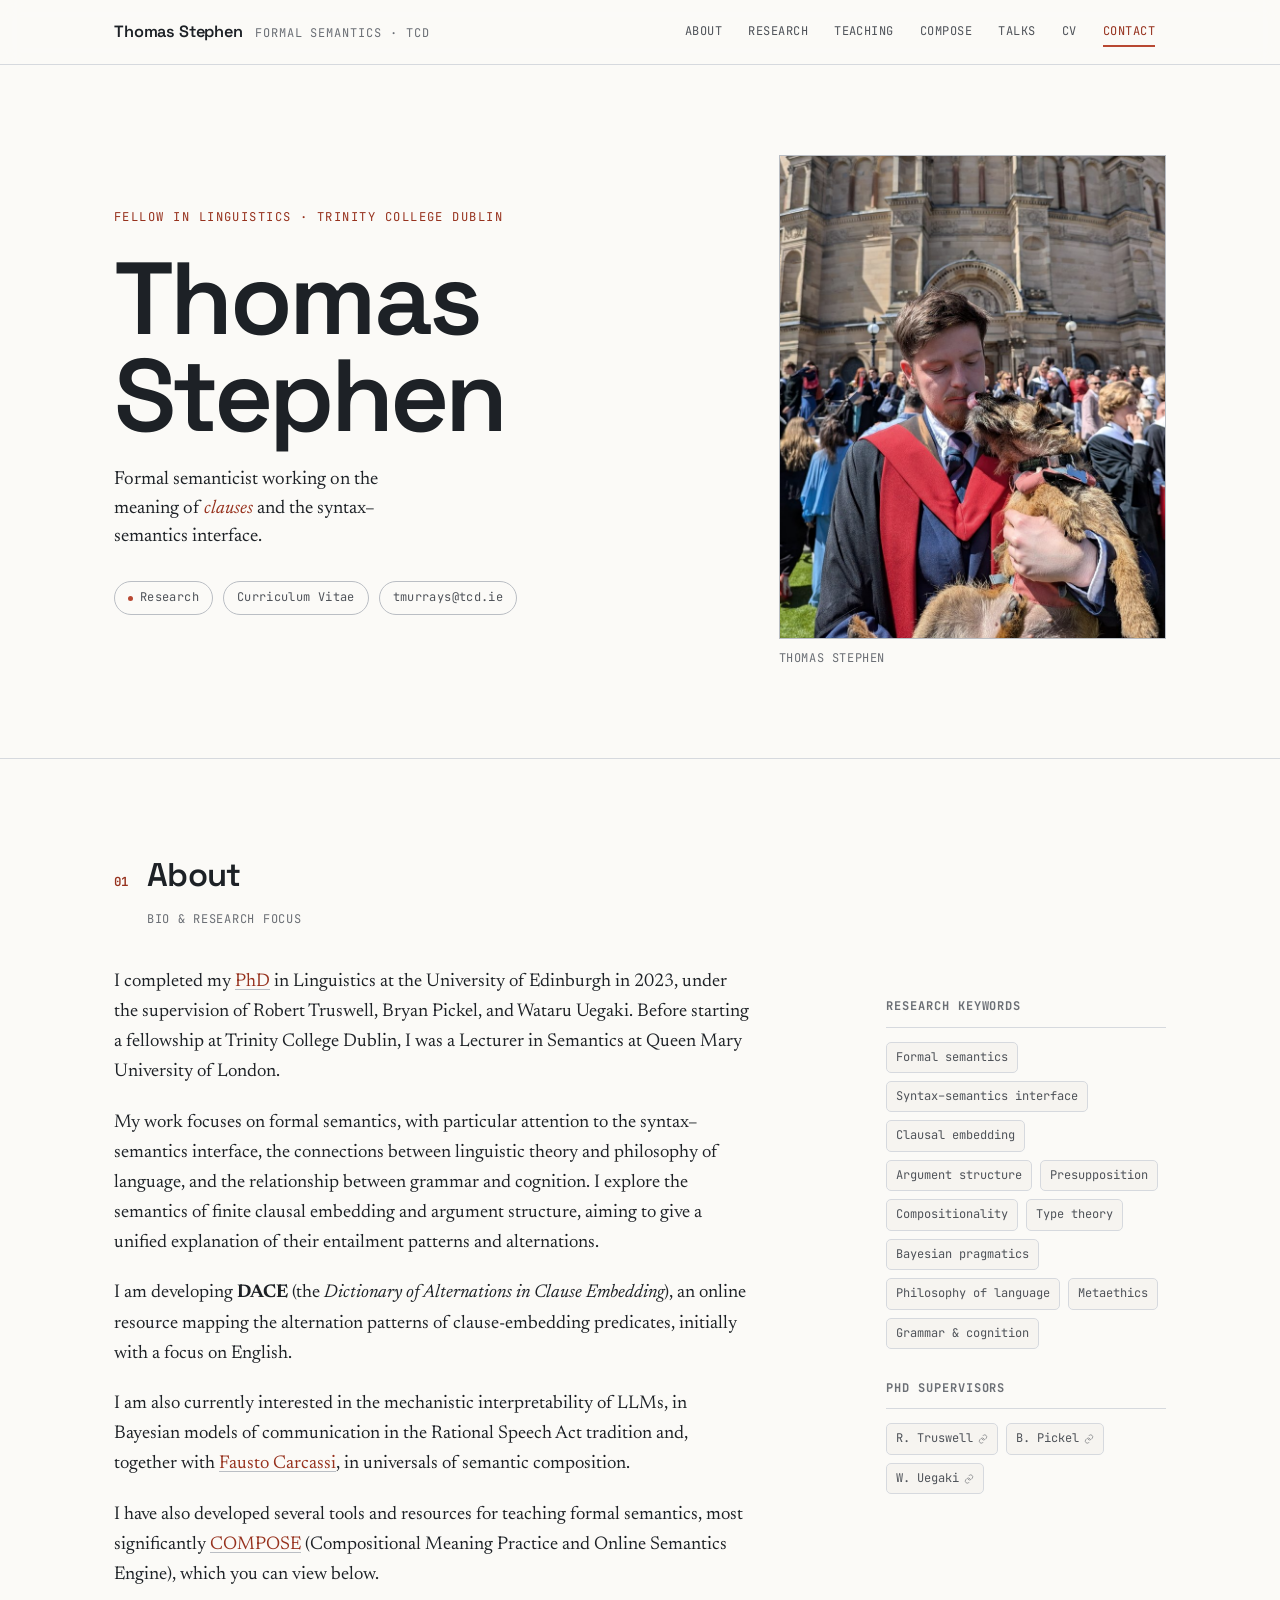
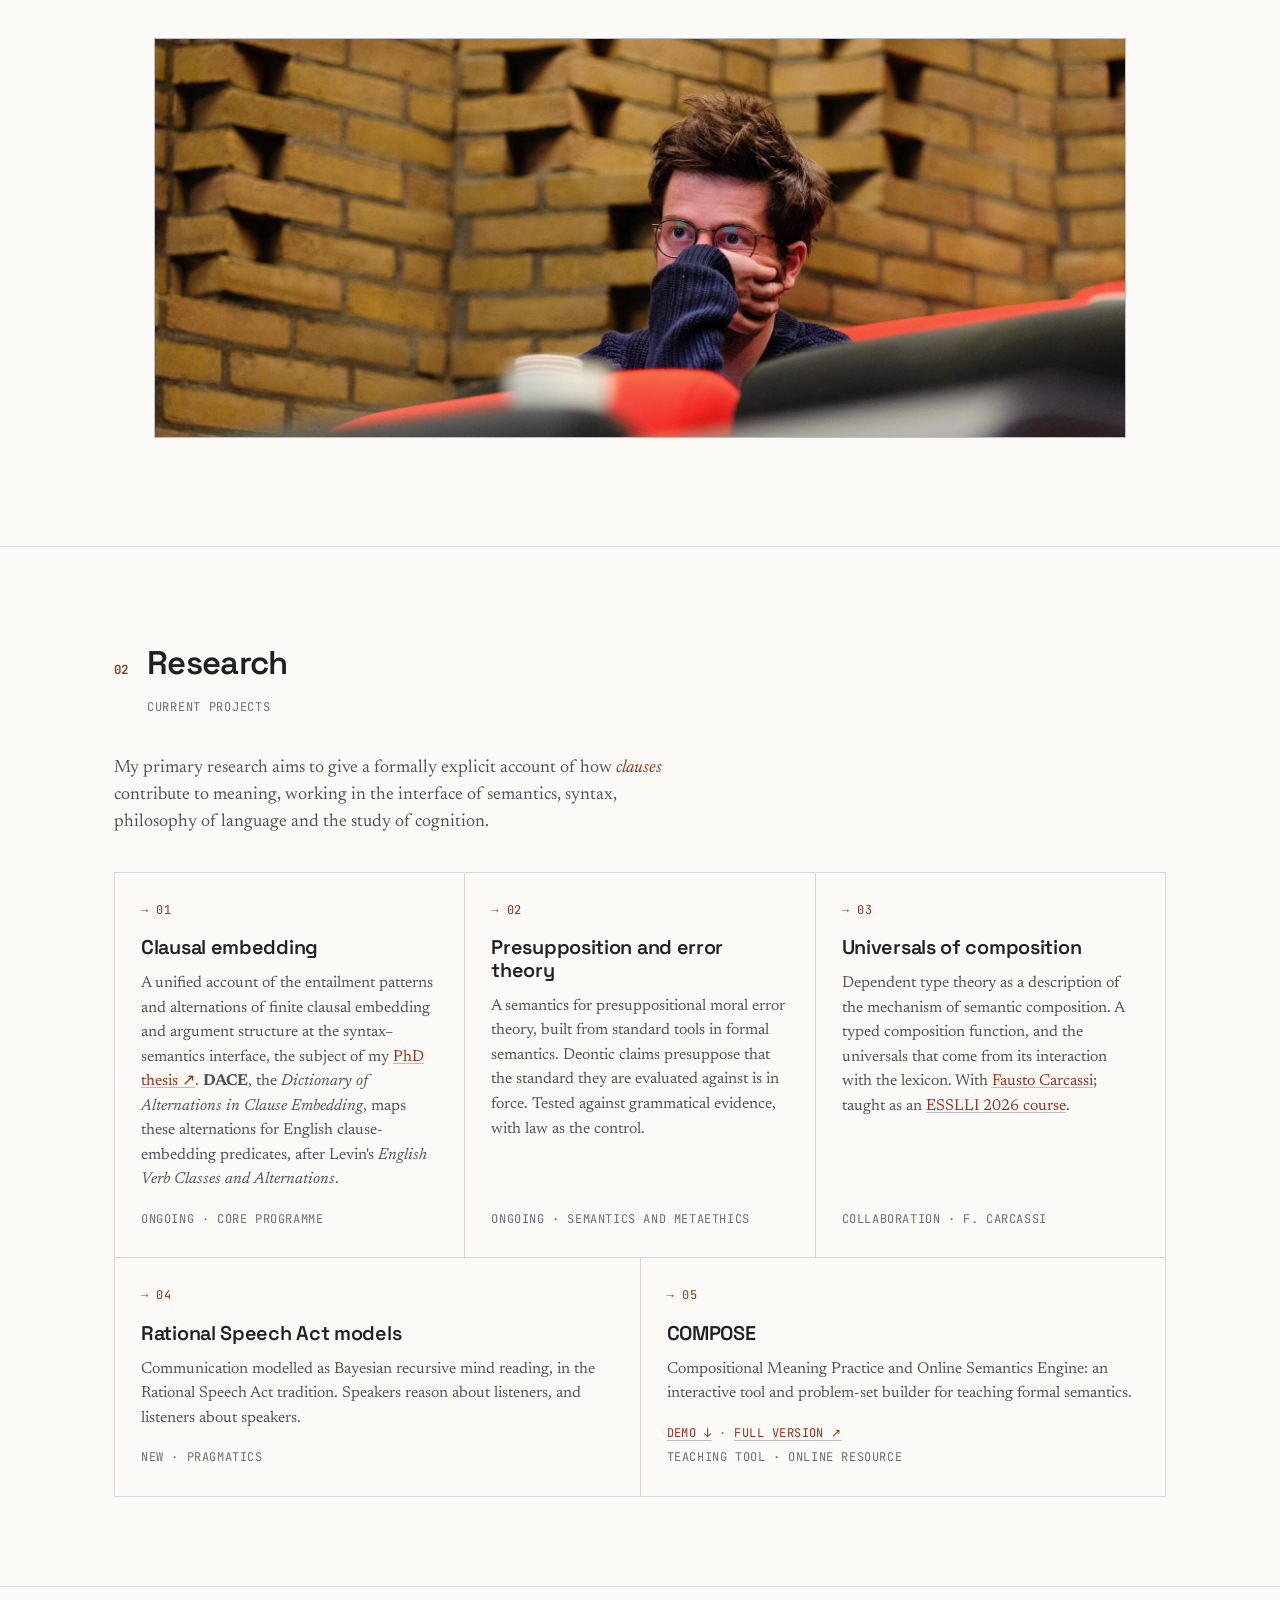
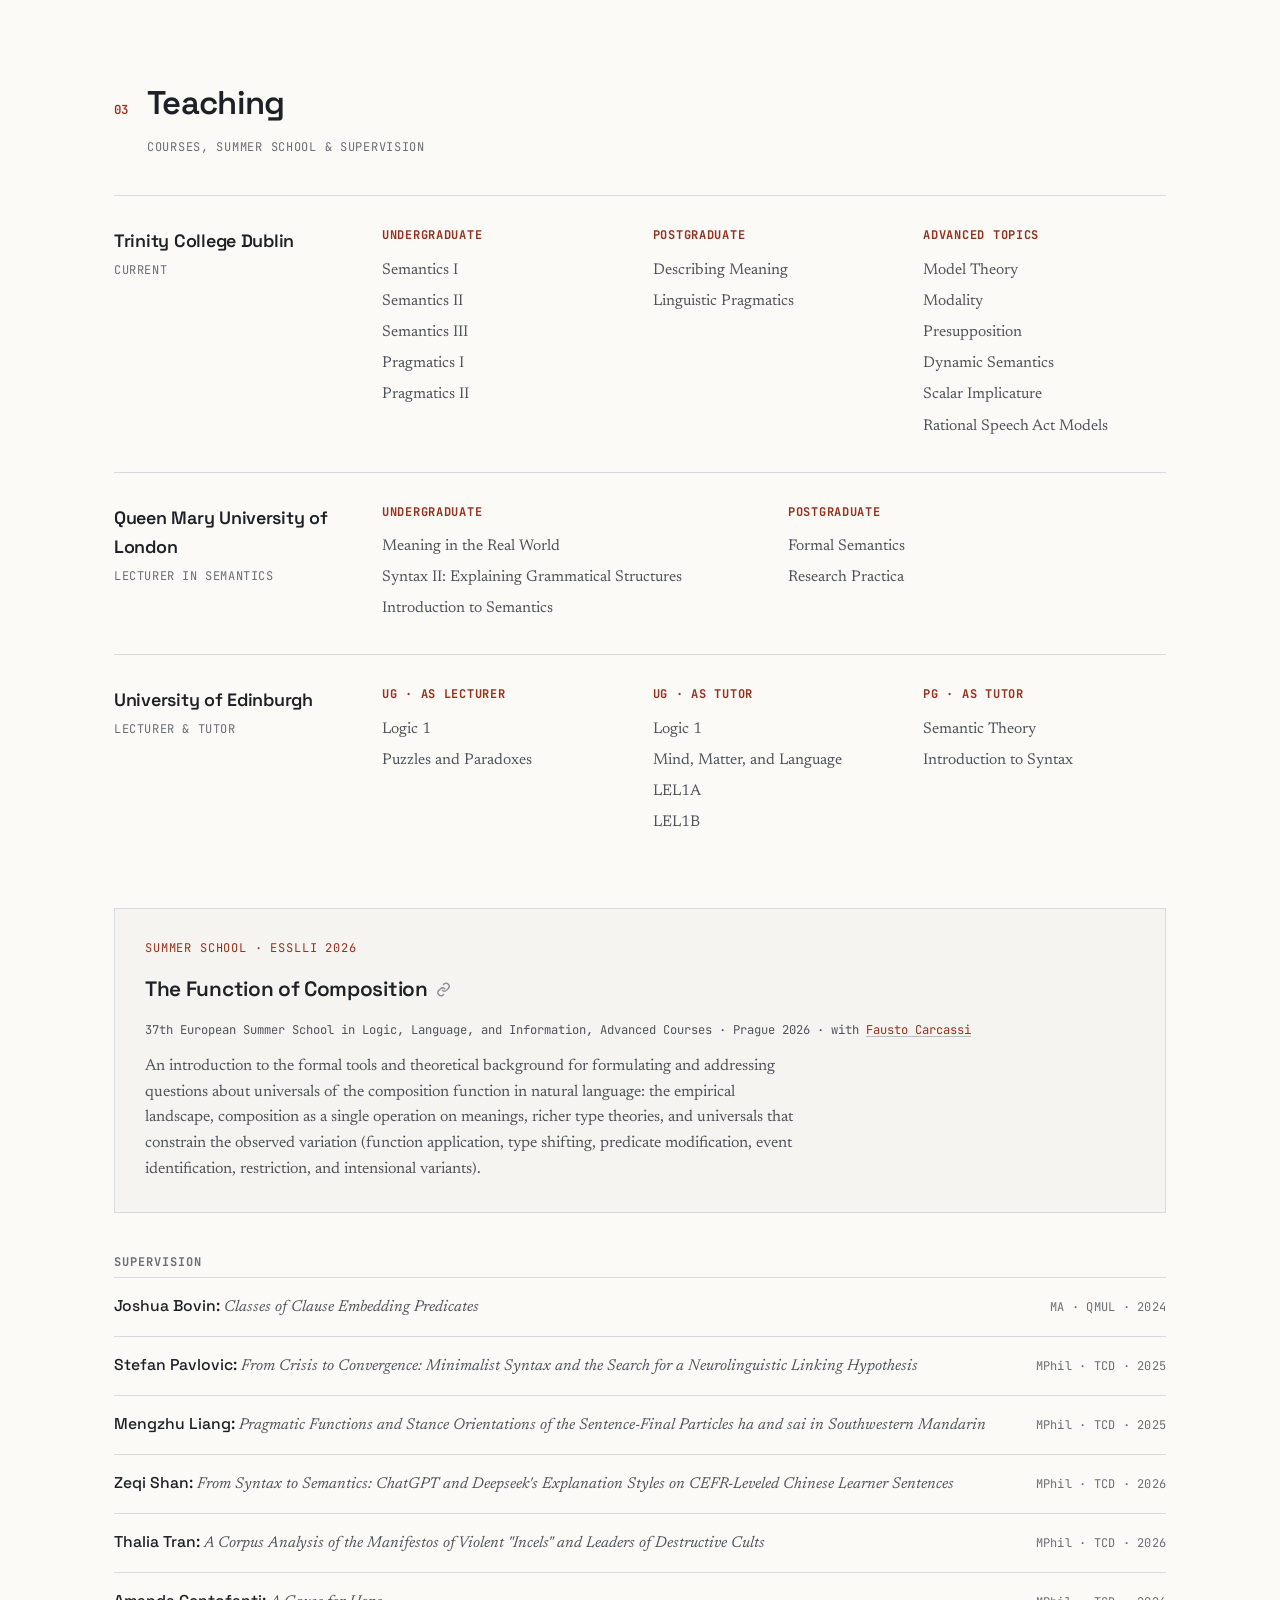
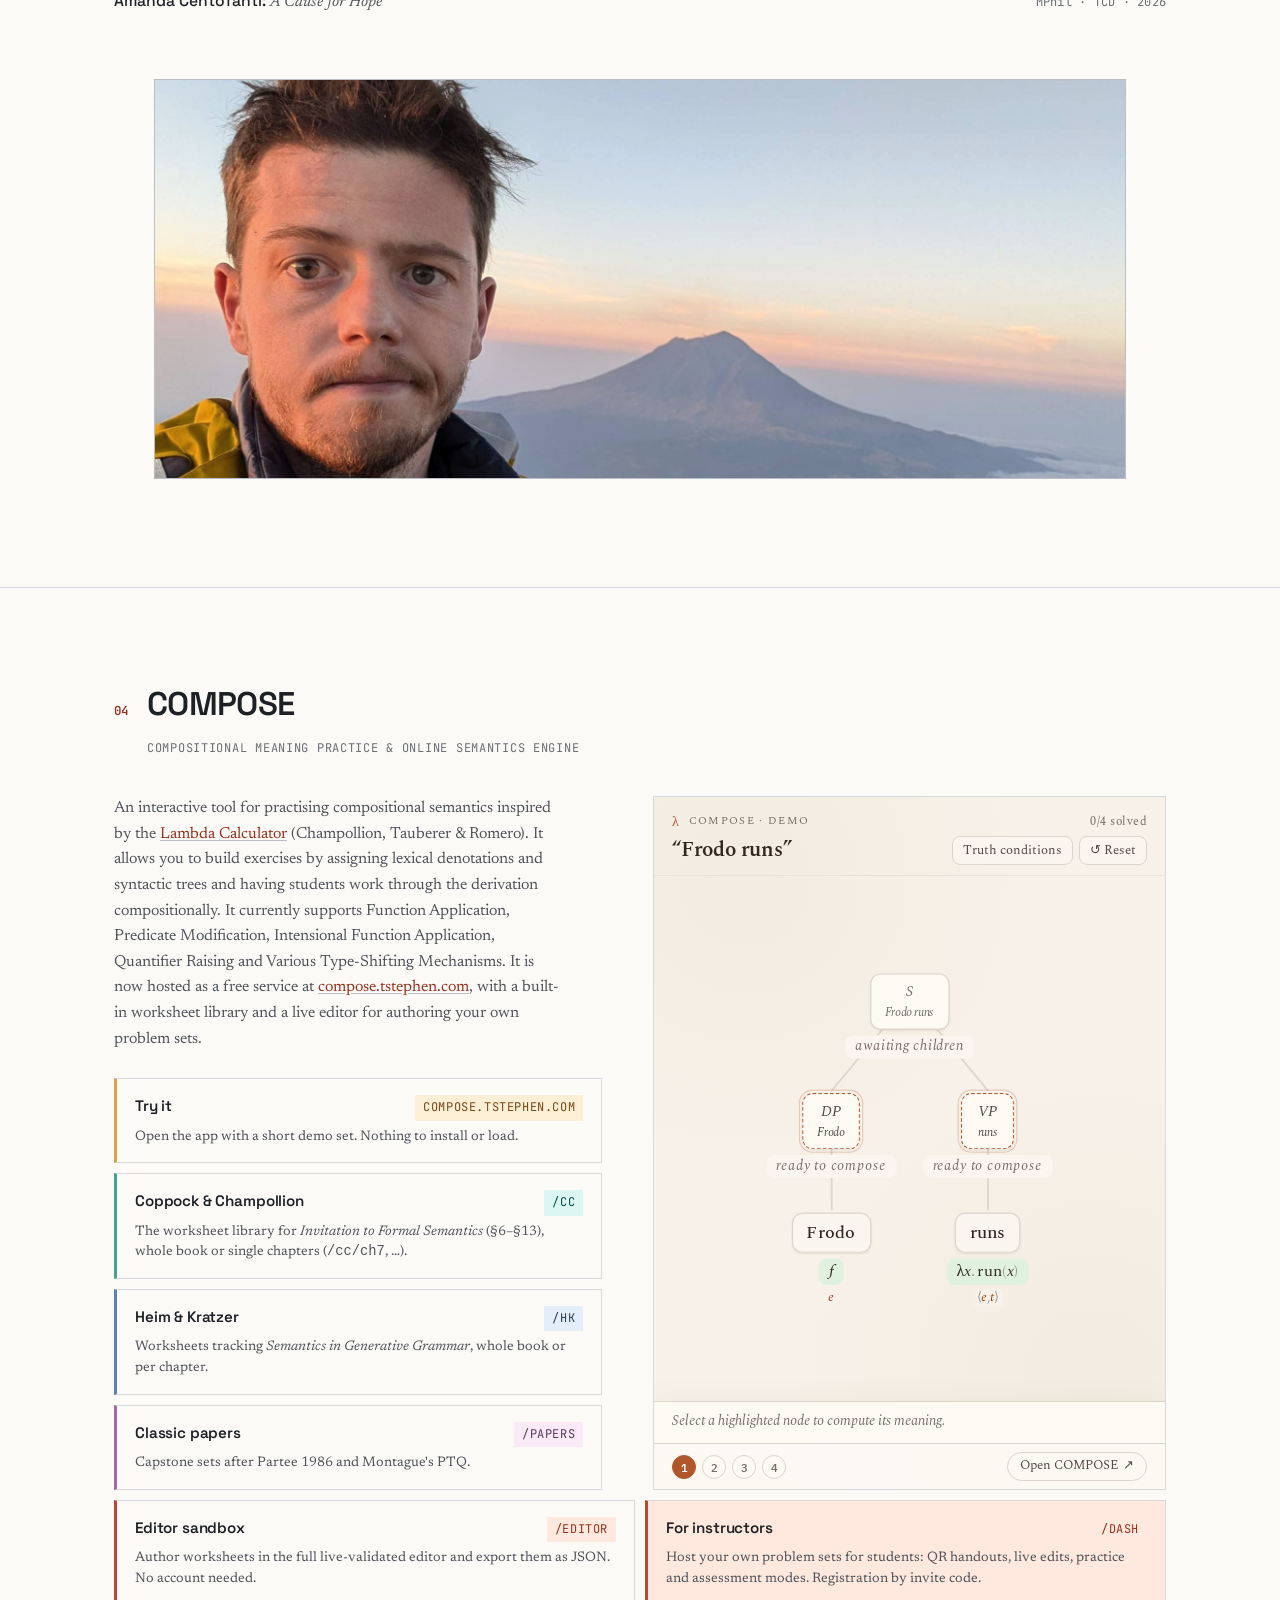
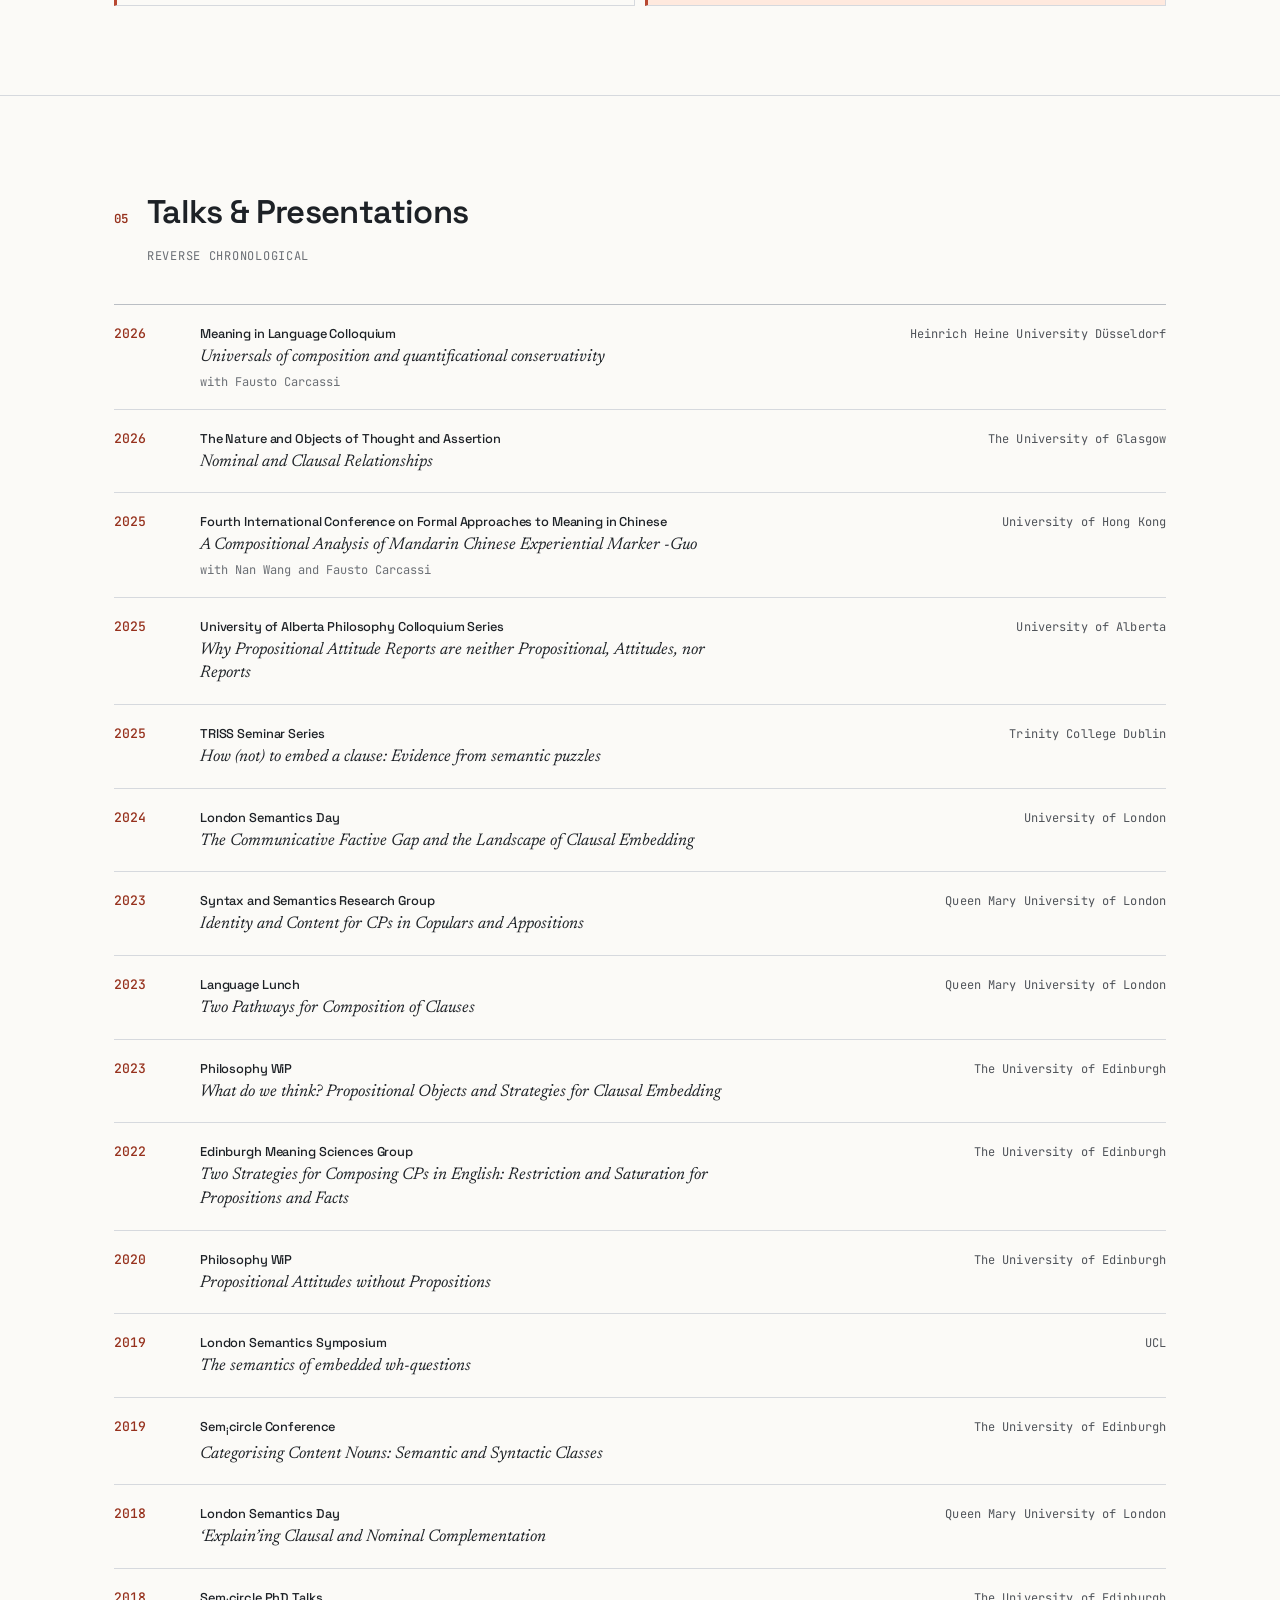
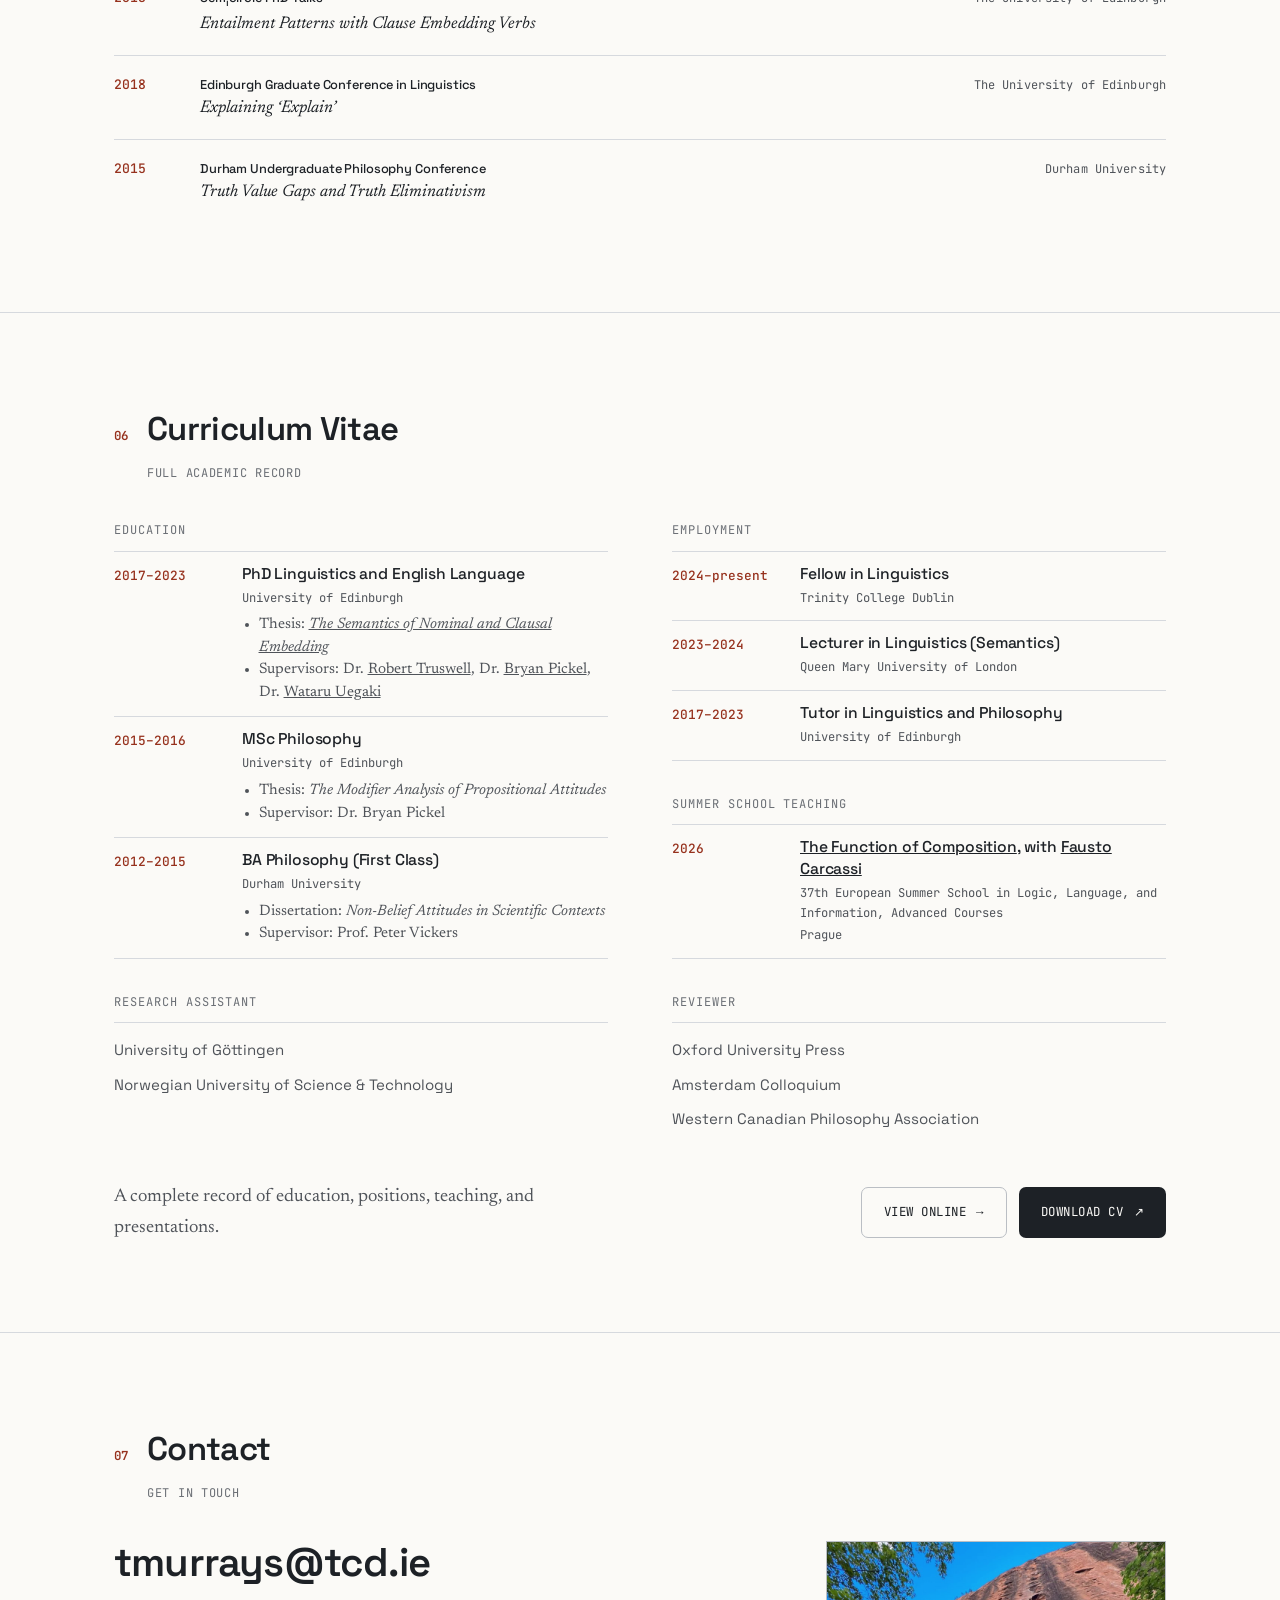
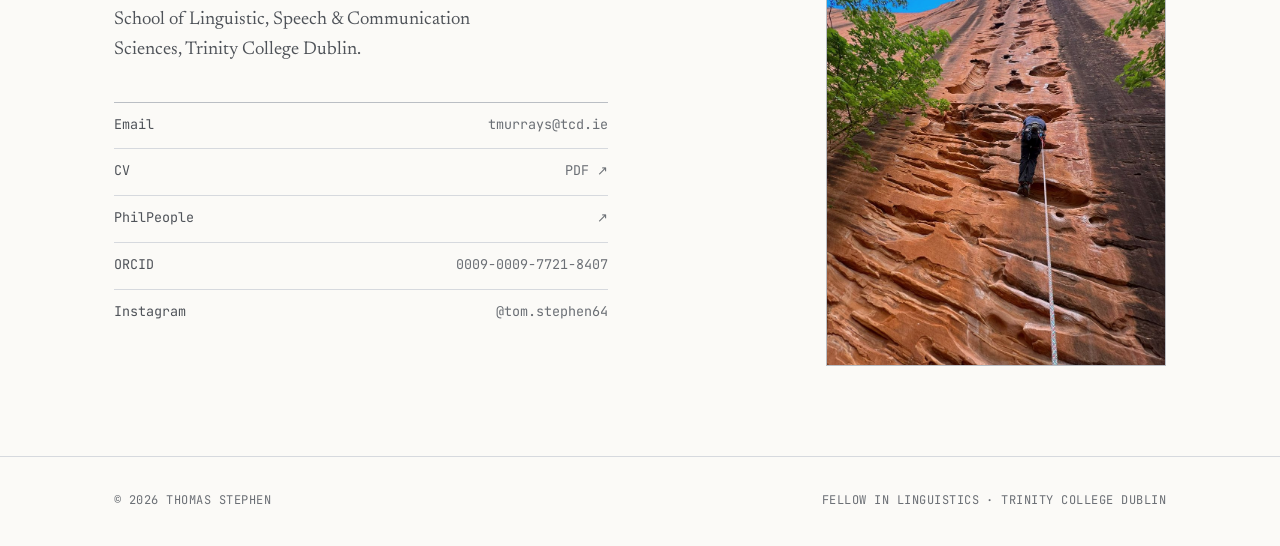
==== commit 175f40a4: "Teaching: all Trinity modules 2024-2027 and one Advanced Topics row; COMPOSE demo rebuilt to match t" ====
--- a/index.html
+++ b/index.html
@@ -320,7 +320,7 @@
   .cmp-author{display:grid;grid-template-columns:1fr 1fr;gap:10px;margin-top:10px;}
   .cmpv-cta{background:var(--accent-soft);}
   .cmpv-cta:hover{background:oklch(0.92 0.045 45);}
-  .cmp-col-demo{height:400px;border:1px solid var(--rule);overflow:hidden;}
+  .cmp-col-demo{align-self:stretch;min-height:520px;border:1px solid var(--rule);overflow:hidden;}
   .cmp-iframe{width:100%;height:100%;border:0;display:block;}
 
   /* ---- research stat anchor ---- */
@@ -377,7 +377,7 @@
     .res-feature .rf-media{order:-1;border-left:none;border-bottom:1px solid var(--rule);min-height:180px;}
     .cmp-grid{grid-template-columns:1fr;}
     .cmp-author{grid-template-columns:1fr;}
-    .cmp-col-demo{height:360px;}
+    .cmp-col-demo{min-height:0;height:500px;}
     .hero-grid{grid-template-columns:1fr;}
     .portrait{max-width:340px;}
     .about-grid{grid-template-columns:1fr;}
@@ -590,7 +590,7 @@
         <div class="levels">
           <div class="level"><h4>Undergraduate</h4><ul><li data-kw="formal-semantics">Semantics I</li><li data-kw="formal-semantics">Semantics II</li><li data-kw="formal-semantics">Semantics III</li><li data-kw="bayesian-pragmatics">Pragmatics I</li><li data-kw="bayesian-pragmatics">Pragmatics II</li></ul></div>
           <div class="level"><h4>Postgraduate</h4><ul><li data-kw="formal-semantics">Describing Meaning</li><li data-kw="bayesian-pragmatics">Linguistic Pragmatics</li></ul></div>
-          <div class="level"><h4>11-week in-depth</h4><ul><li data-kw="bayesian-pragmatics">Scalar Implicatures</li><li data-kw="formal-semantics">Model Theory for Logic and Semantics</li><li data-kw="presupposition formal-semantics">Presuppositions</li><li data-kw="formal-semantics">Modality</li></ul></div>
+          <div class="level"><h4>Advanced topics</h4><ul><li data-kw="formal-semantics">Model Theory</li><li data-kw="formal-semantics">Modality</li><li data-kw="presupposition formal-semantics">Presupposition</li><li data-kw="formal-semantics">Dynamic Semantics</li><li data-kw="bayesian-pragmatics">Scalar Implicature</li><li data-kw="bayesian-pragmatics">Rational Speech Act Models</li></ul></div>
         </div>
       </div>
       <div class="teach-inst">
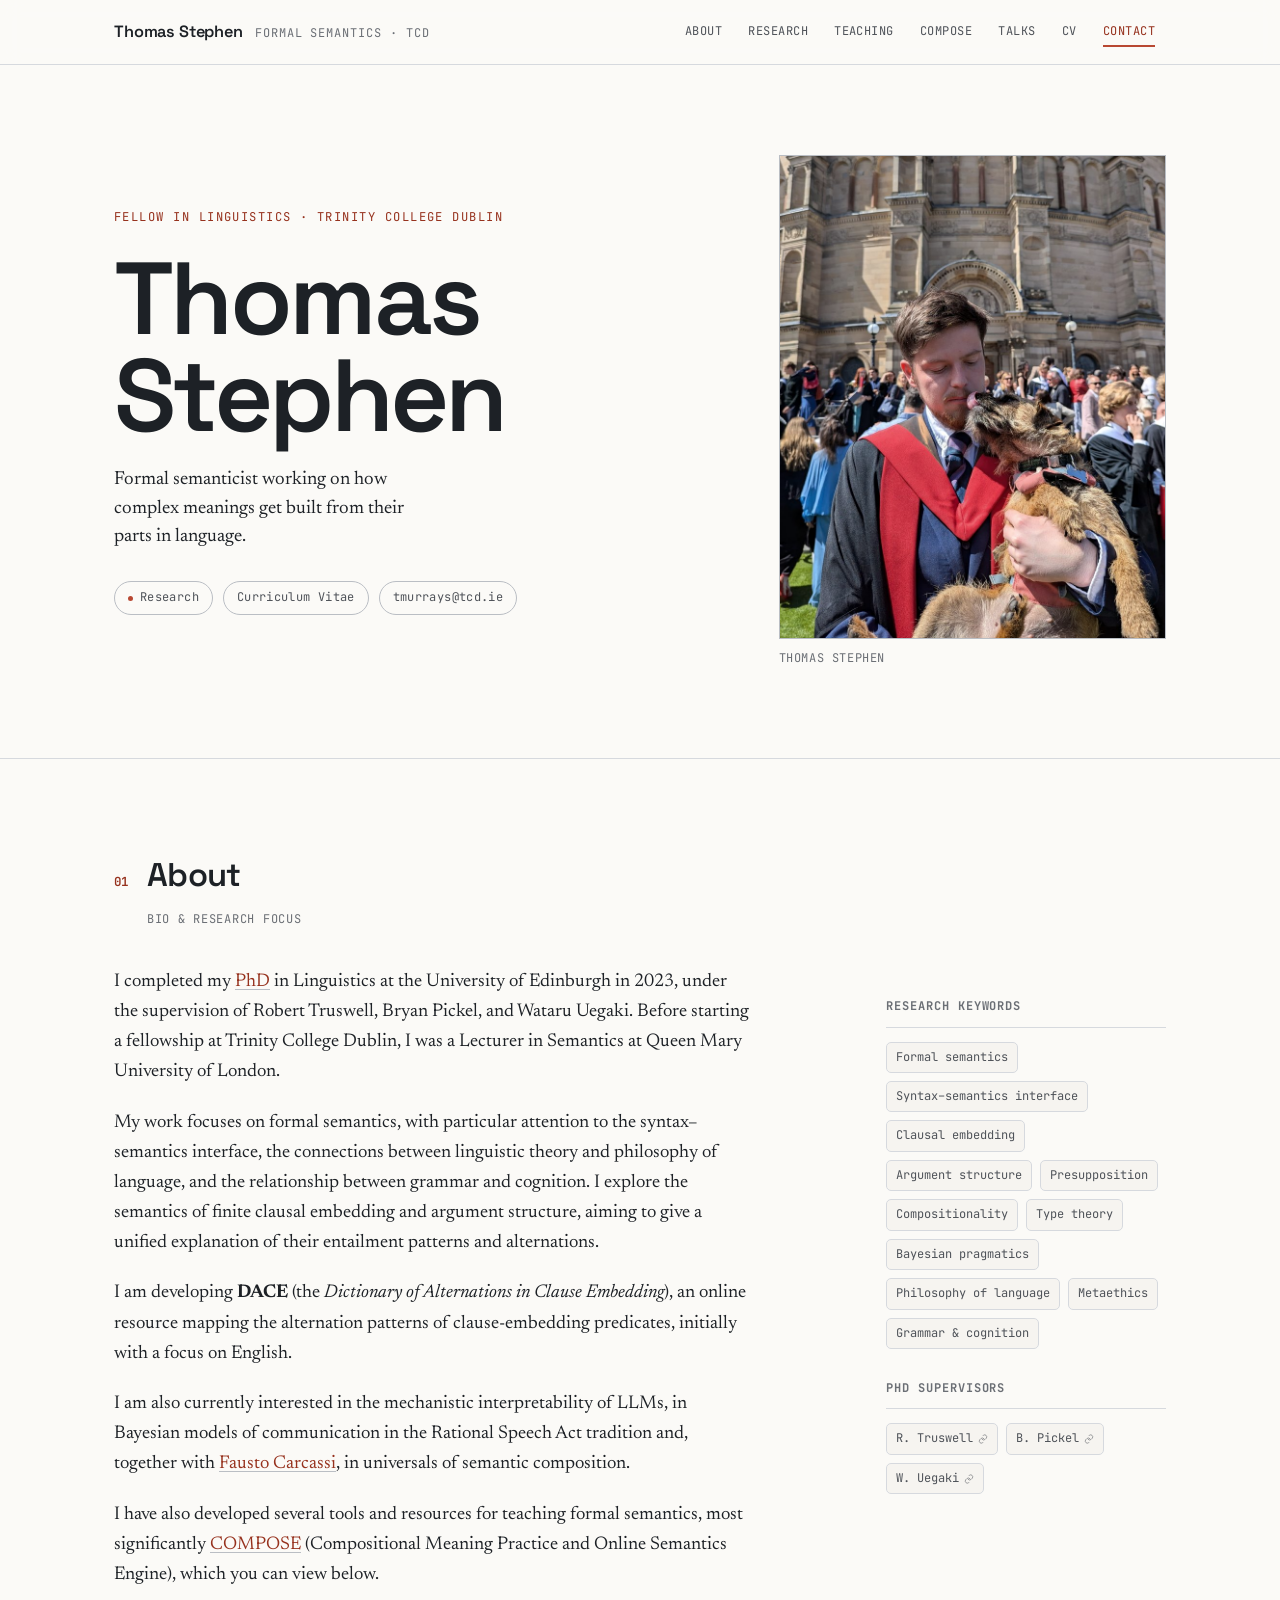
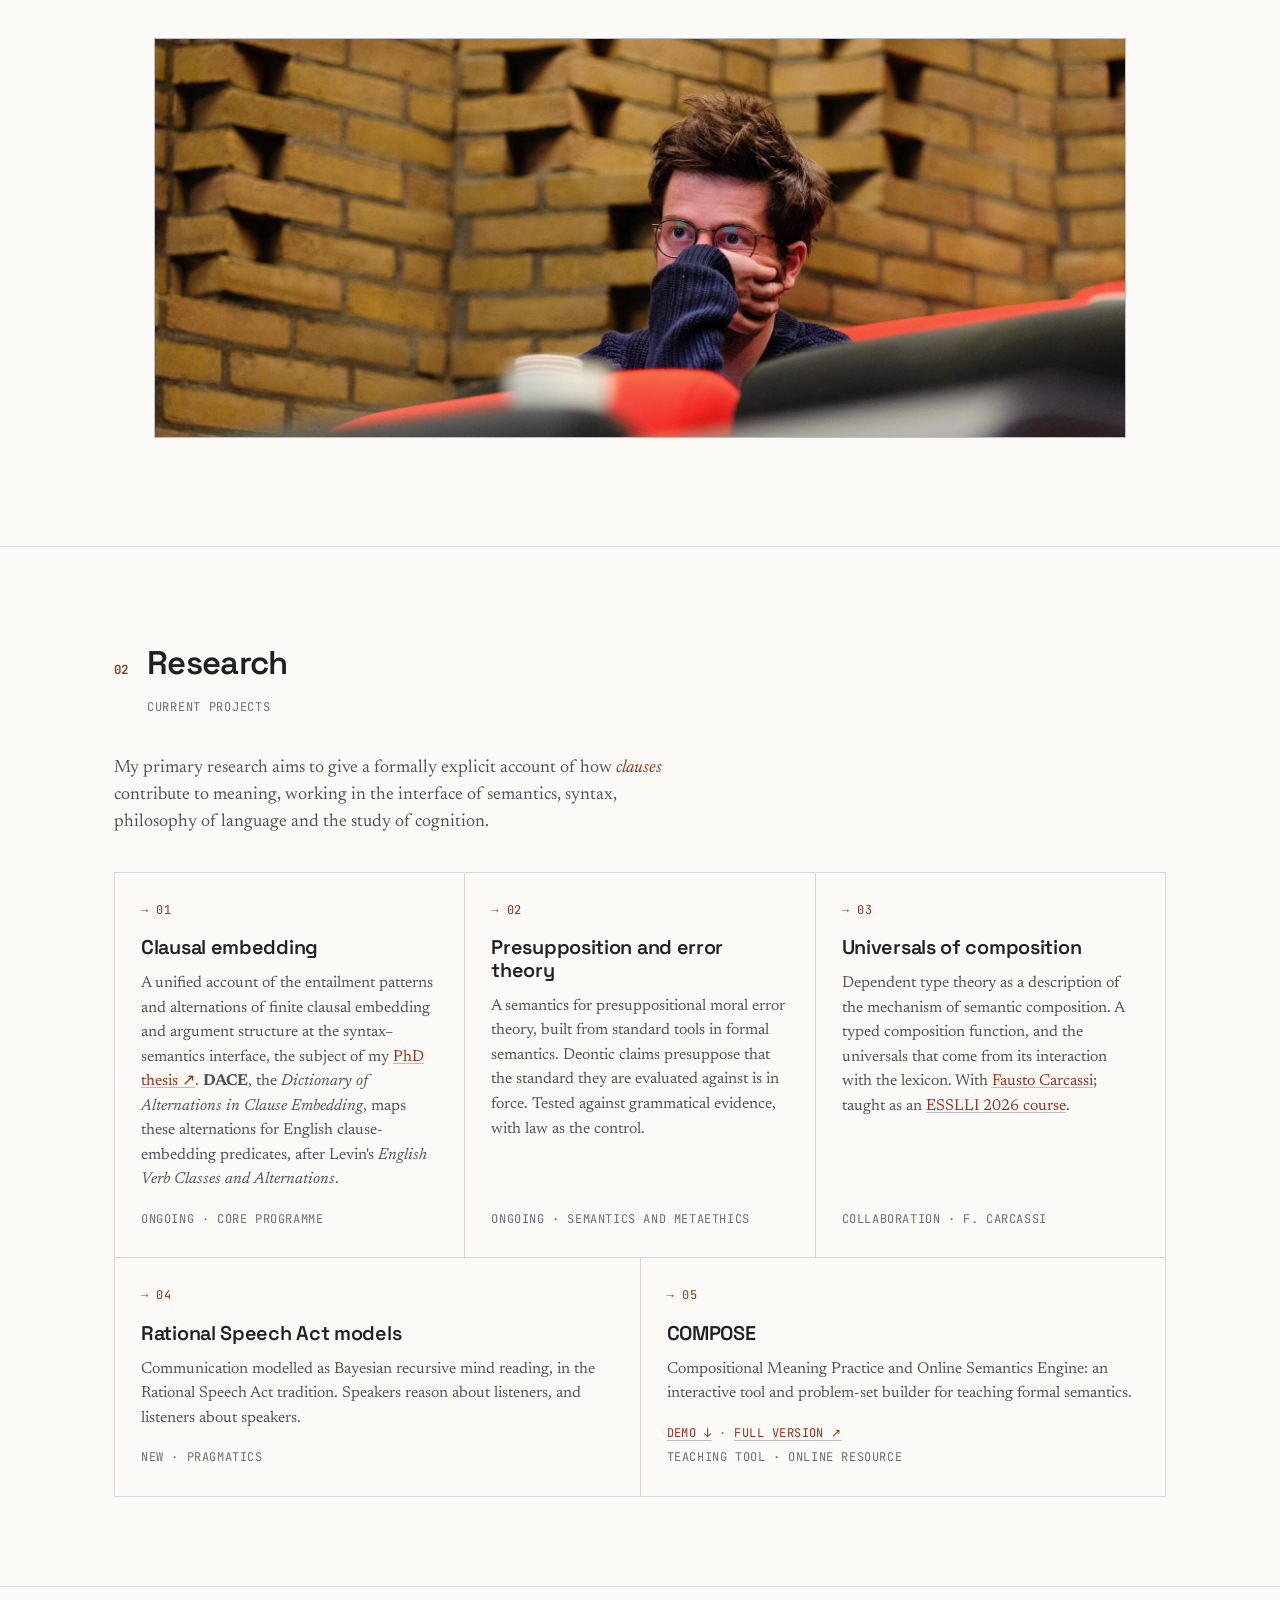
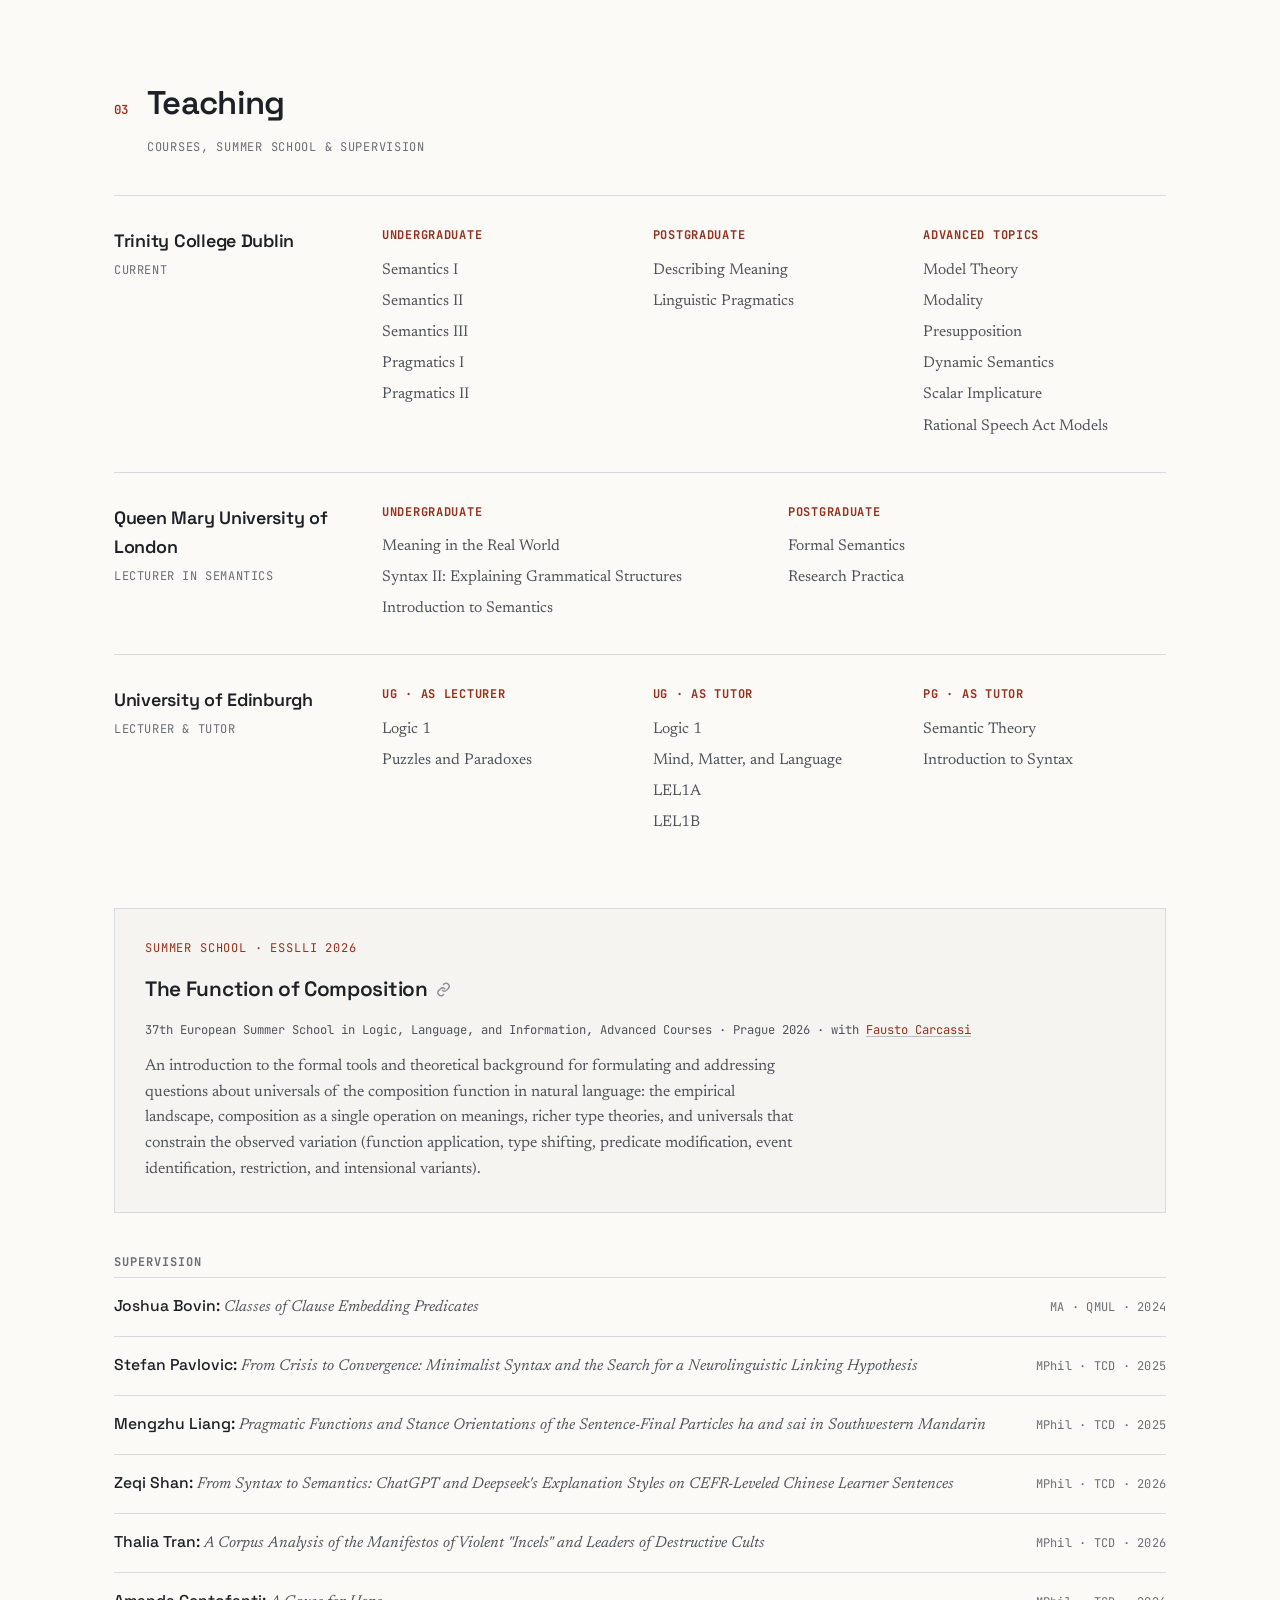
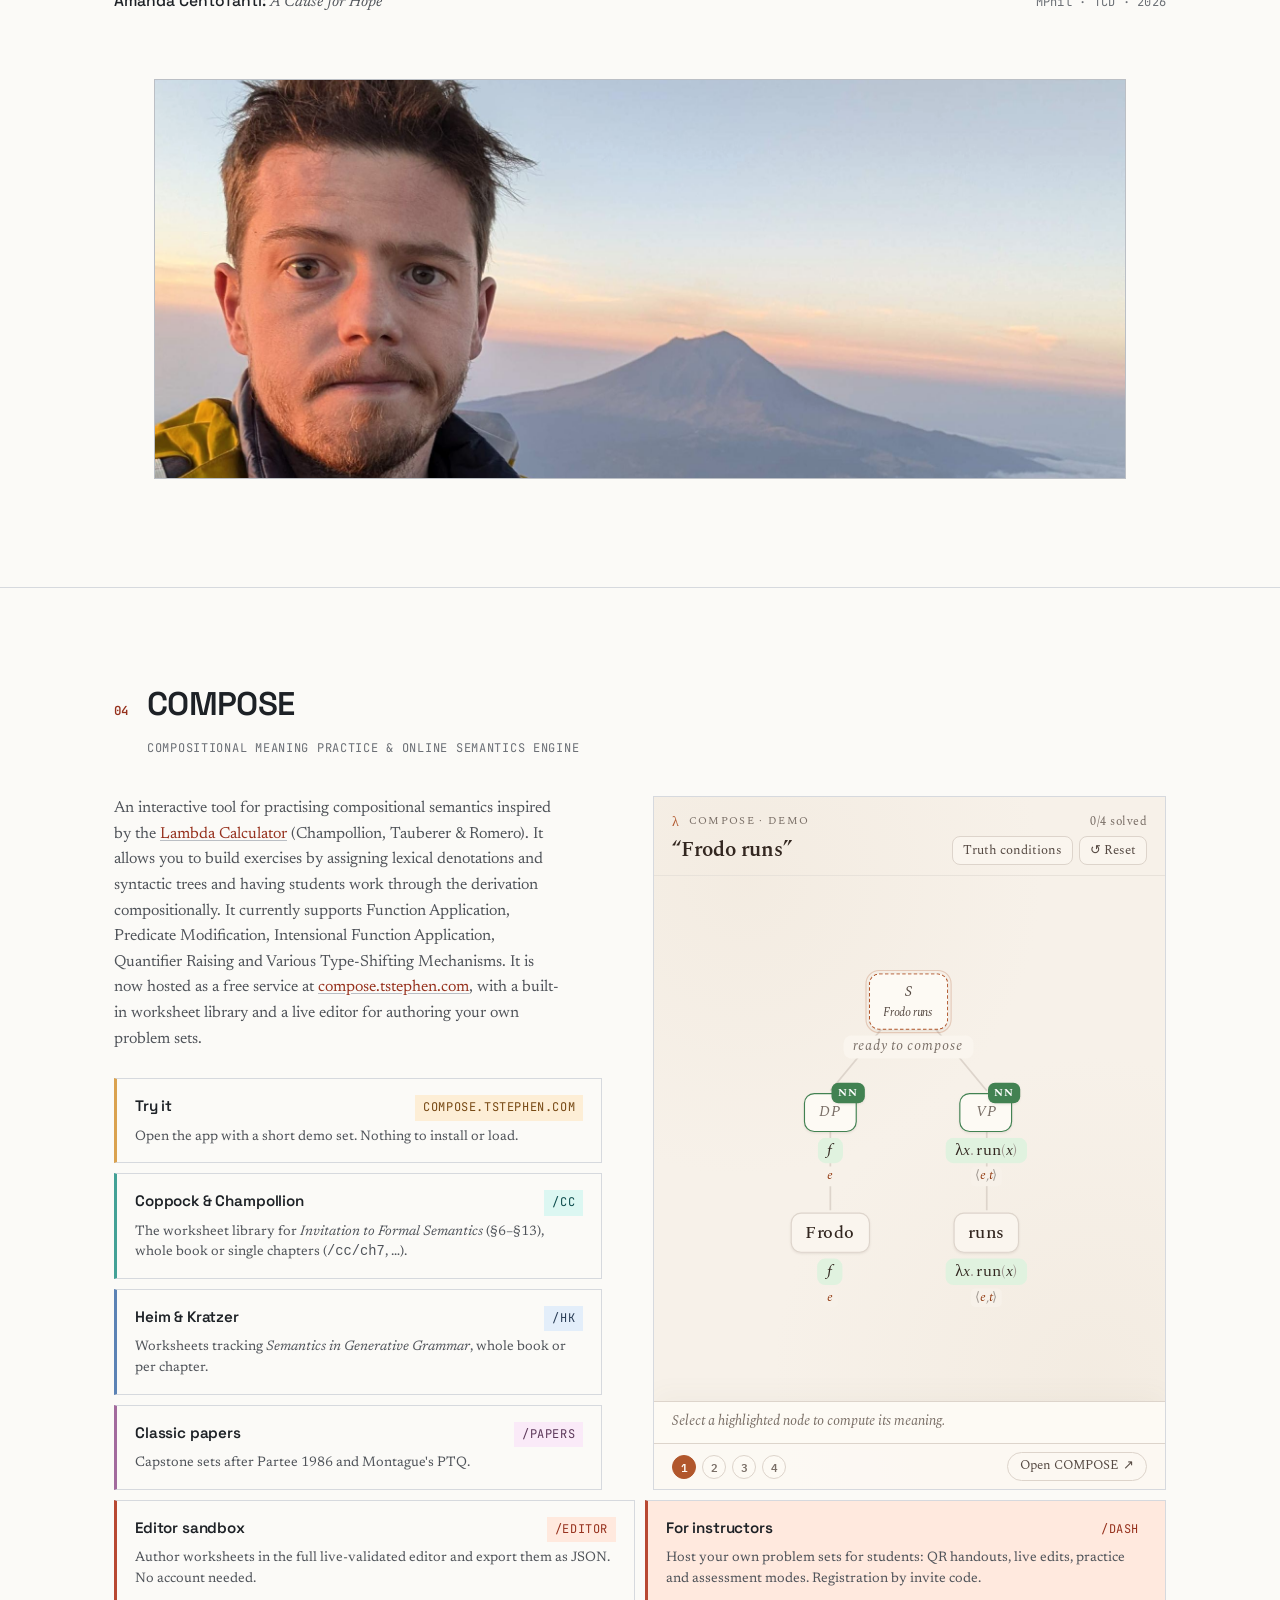
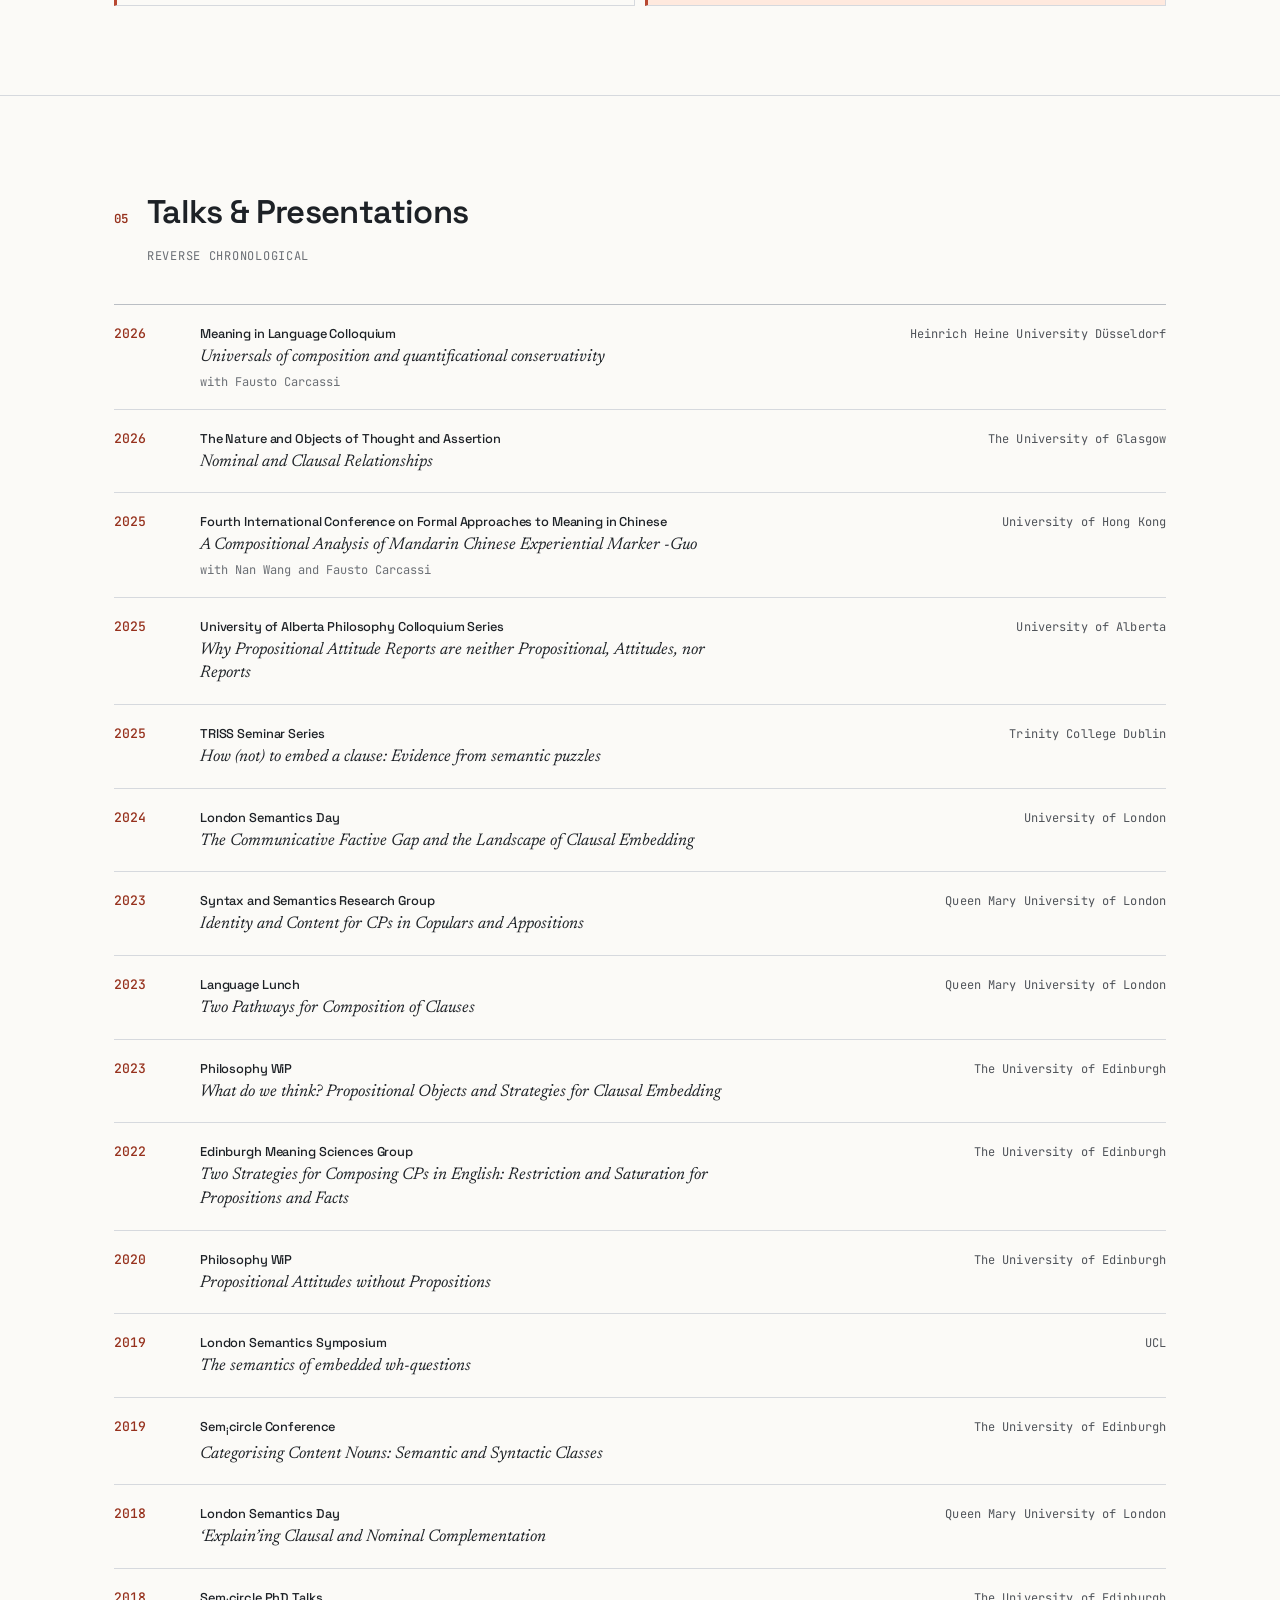
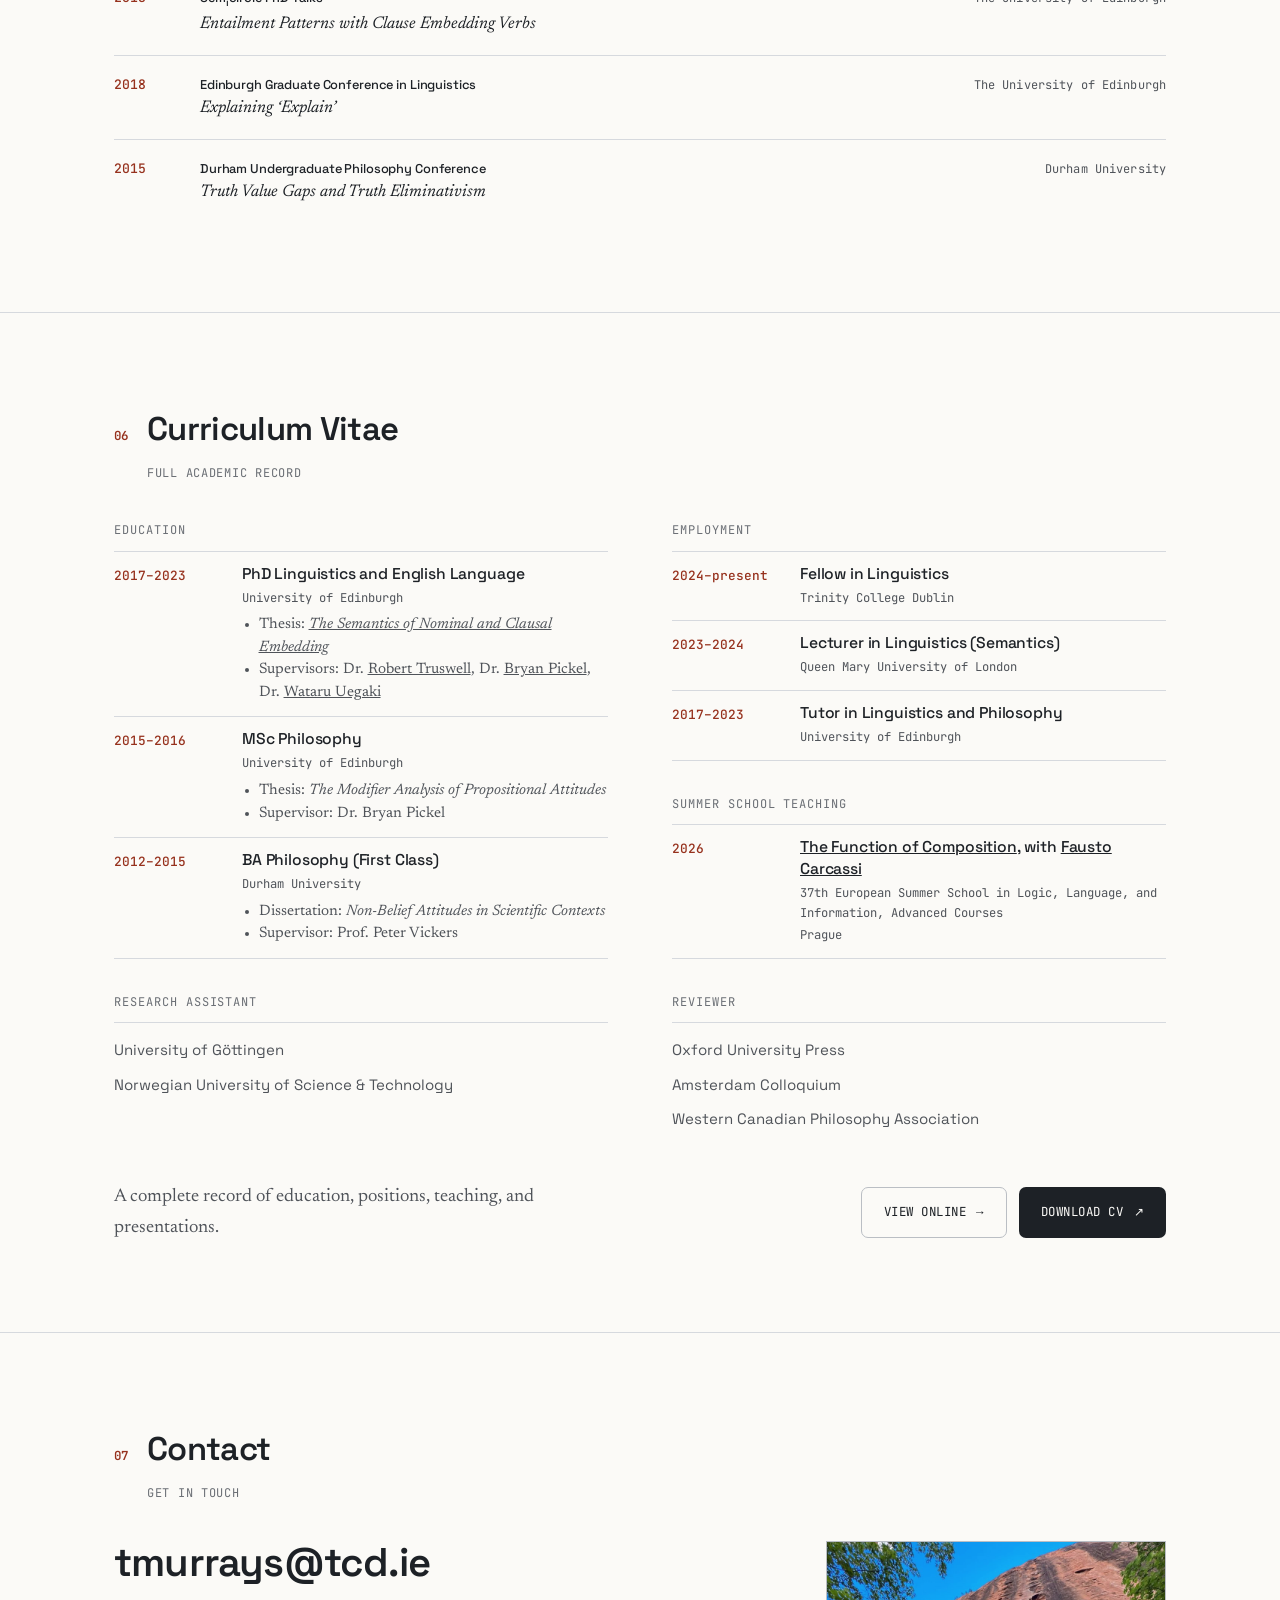
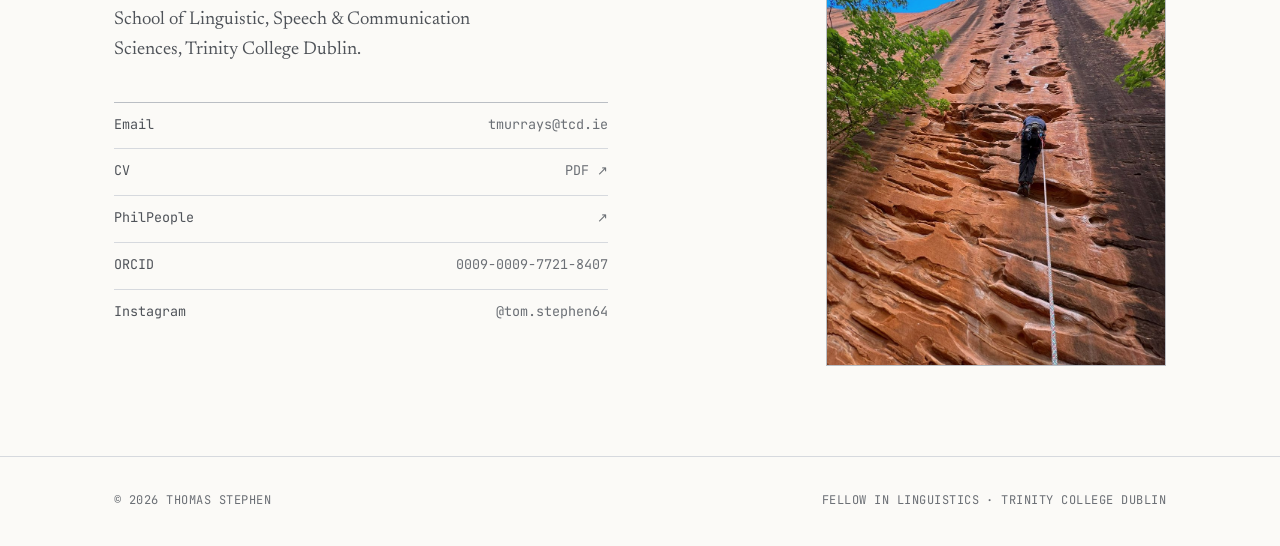
==== commit fefe7f46: "New hero line: formal semanticist working on how complex meanings get built from their parts in lang" ====
--- a/index.html
+++ b/index.html
@@ -4,12 +4,12 @@
 <meta charset="UTF-8">
 <meta name="viewport" content="width=device-width, initial-scale=1.0">
 <title>Thomas Stephen: Fellow in Linguistics, Trinity College Dublin</title>
-<meta name="description" content="Thomas Stephen is a Fellow in Linguistics at Trinity College Dublin working on formal semantics, the syntax–semantics interface, and the philosophy of language.">
+<meta name="description" content="Thomas Stephen, Fellow in Linguistics at Trinity College Dublin, is a formal semanticist working on how complex meanings get built from their parts in language.">
 <link rel="canonical" href="https://www.tstephen.com/">
 <meta property="og:type" content="website">
 <meta property="og:site_name" content="Thomas Stephen">
 <meta property="og:title" content="Thomas Stephen: Fellow in Linguistics, Trinity College Dublin">
-<meta property="og:description" content="Formal semanticist working on the meaning of clauses and the syntax–semantics interface.">
+<meta property="og:description" content="Formal semanticist working on how complex meanings get built from their parts in language.">
 <meta property="og:url" content="https://www.tstephen.com/">
 <meta property="og:image" content="https://www.tstephen.com/images/preview.jpg">
 <meta property="og:image:width" content="1200">
@@ -467,7 +467,7 @@
         <div>
           <p class="eyebrow">Fellow in Linguistics · Trinity College Dublin</p>
           <h1 class="name">Thomas<br>Stephen</h1>
-          <p class="lede">Formal semanticist working on the meaning of <em>clauses</em> and the syntax–semantics interface.</p>
+          <p class="lede">Formal semanticist working on how complex meanings get built from their parts in language.</p>
           <div class="hero-meta">
             <a class="chip" href="#research"><span class="dot"></span>Research</a>
             <a class="chip" href="cv/">Curriculum Vitae</a>
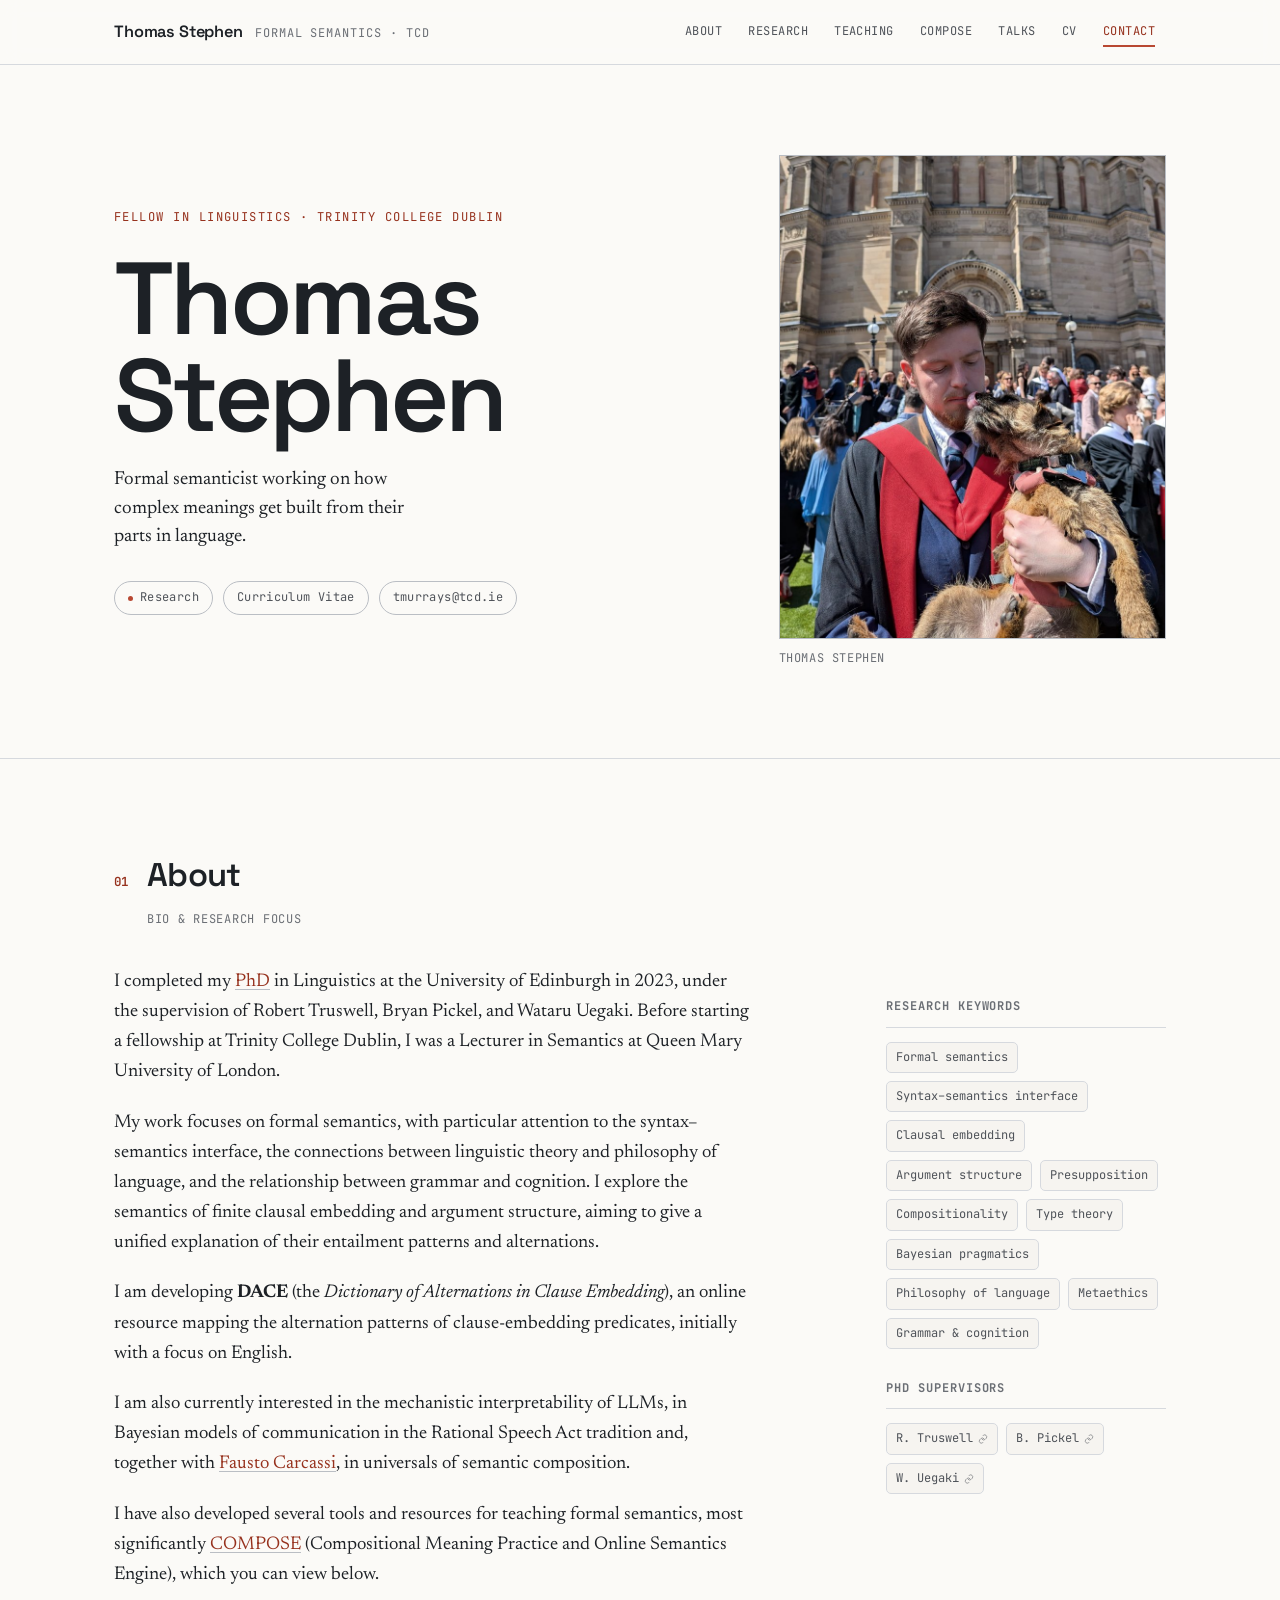
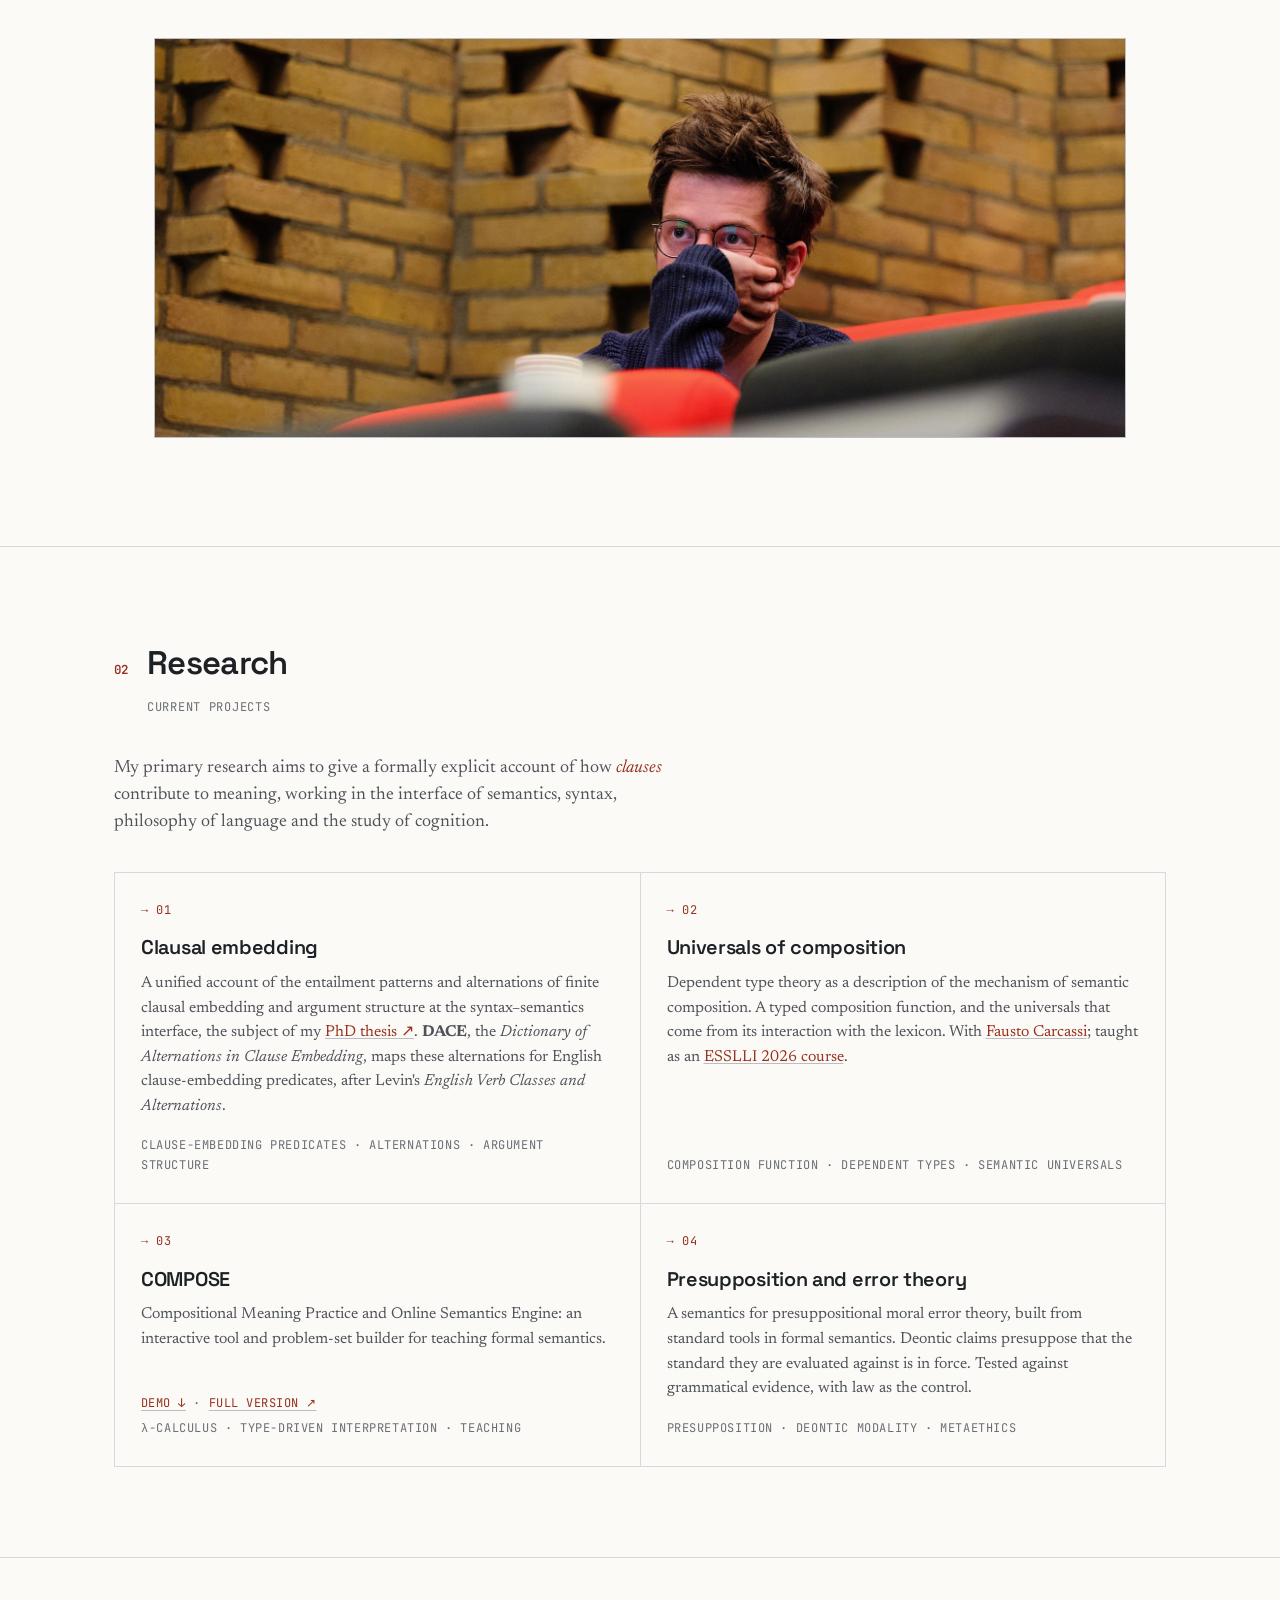
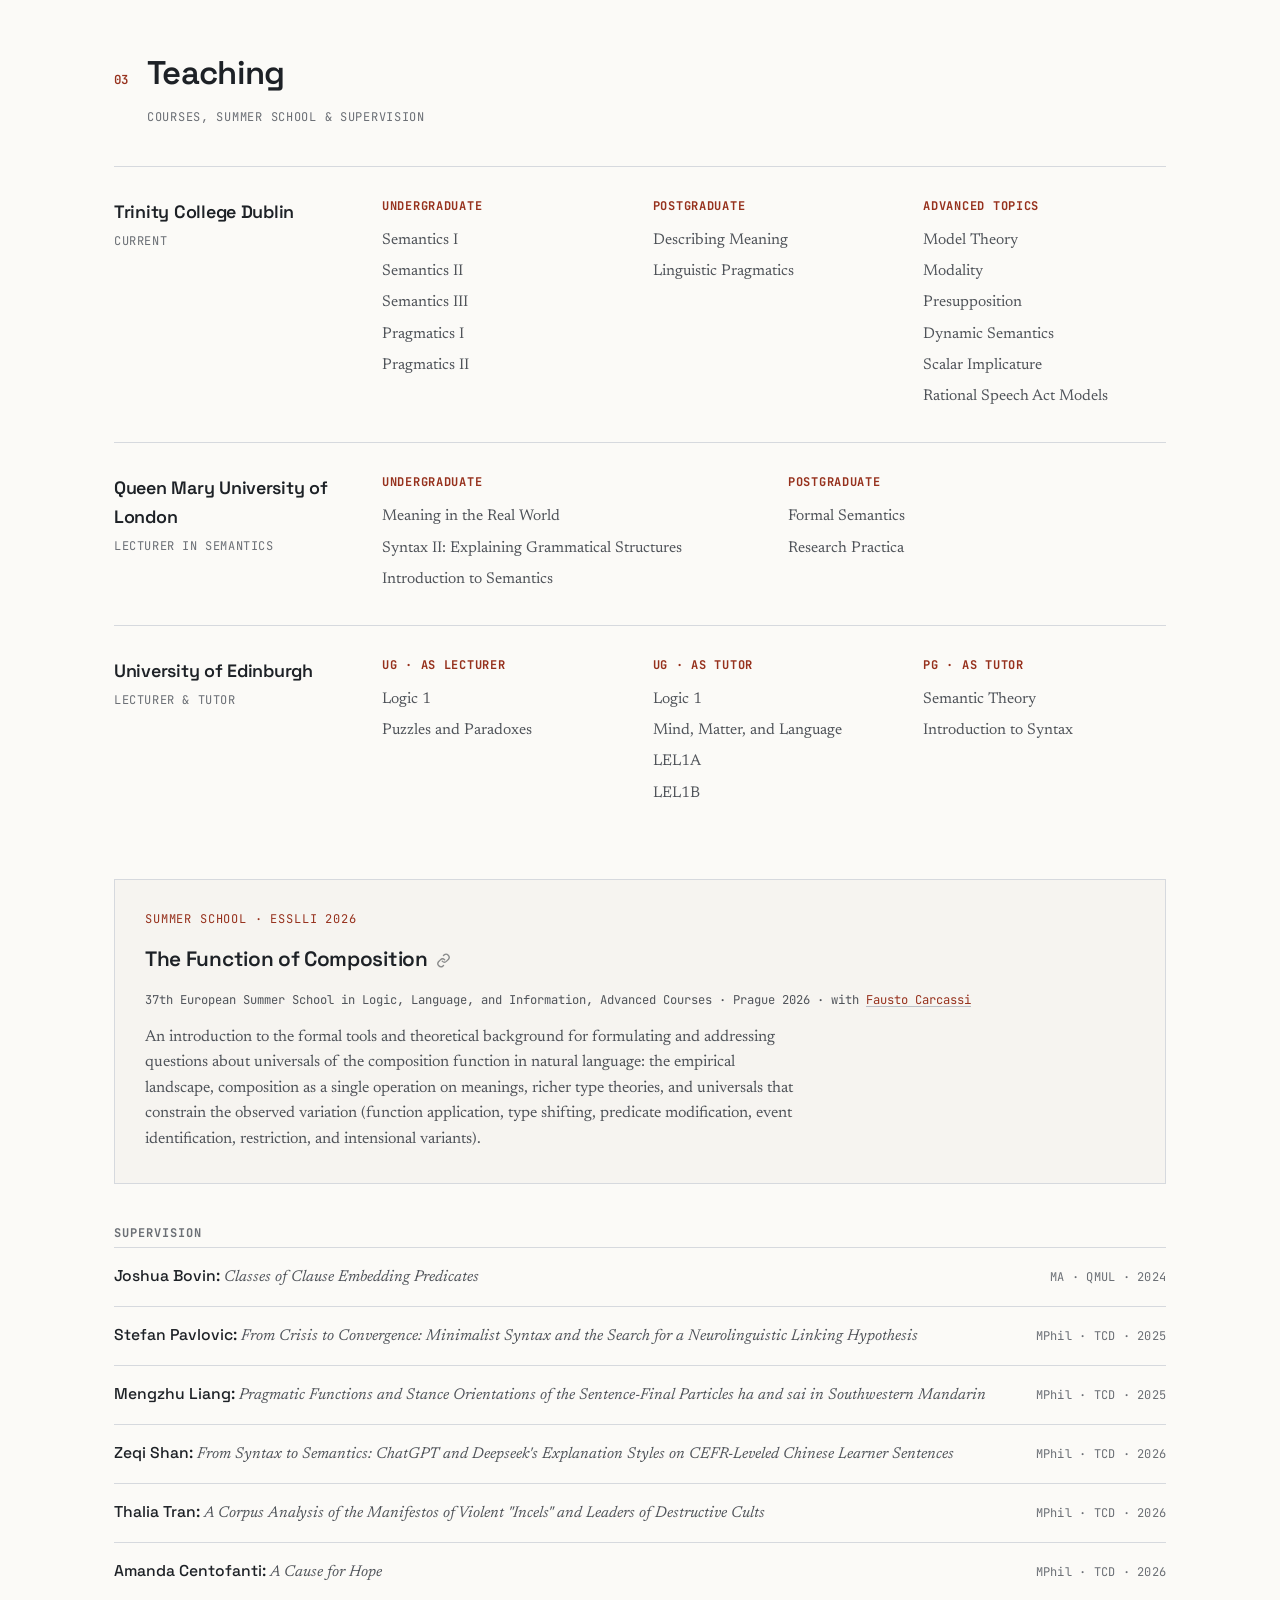
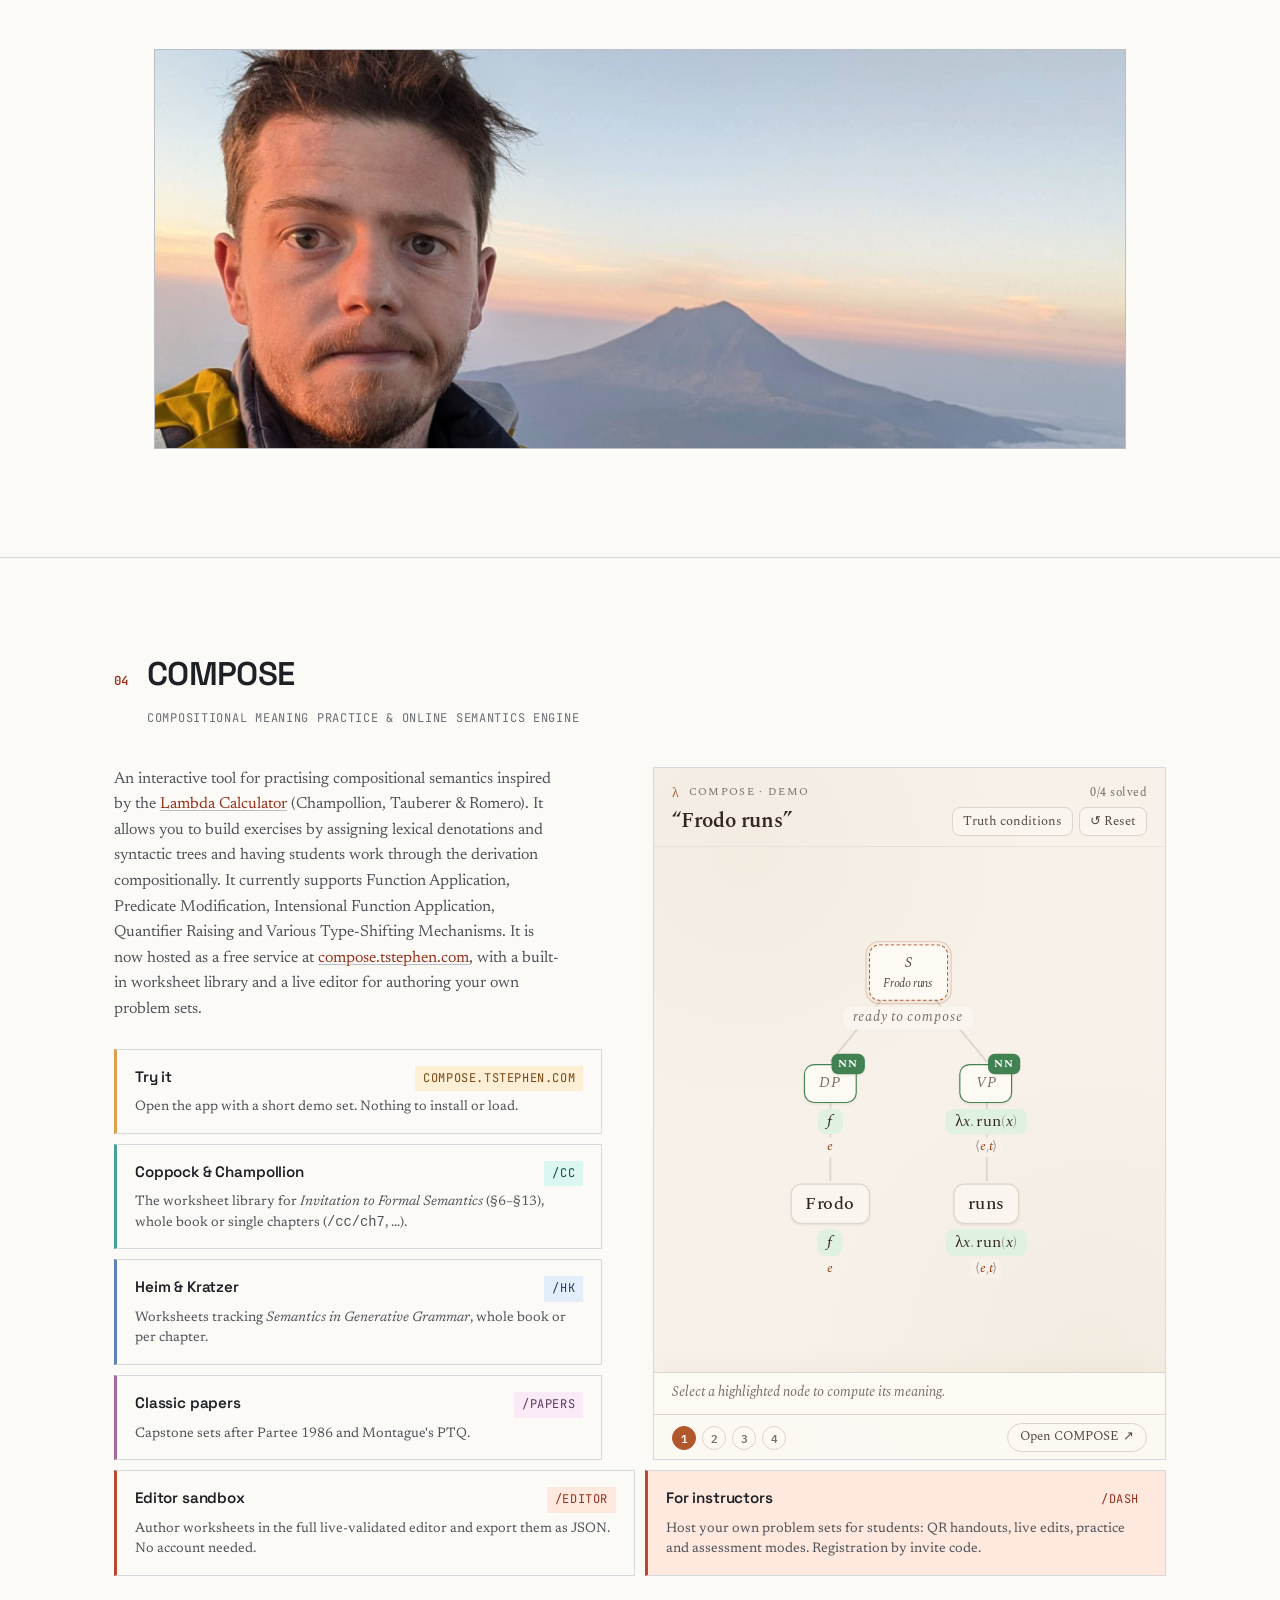
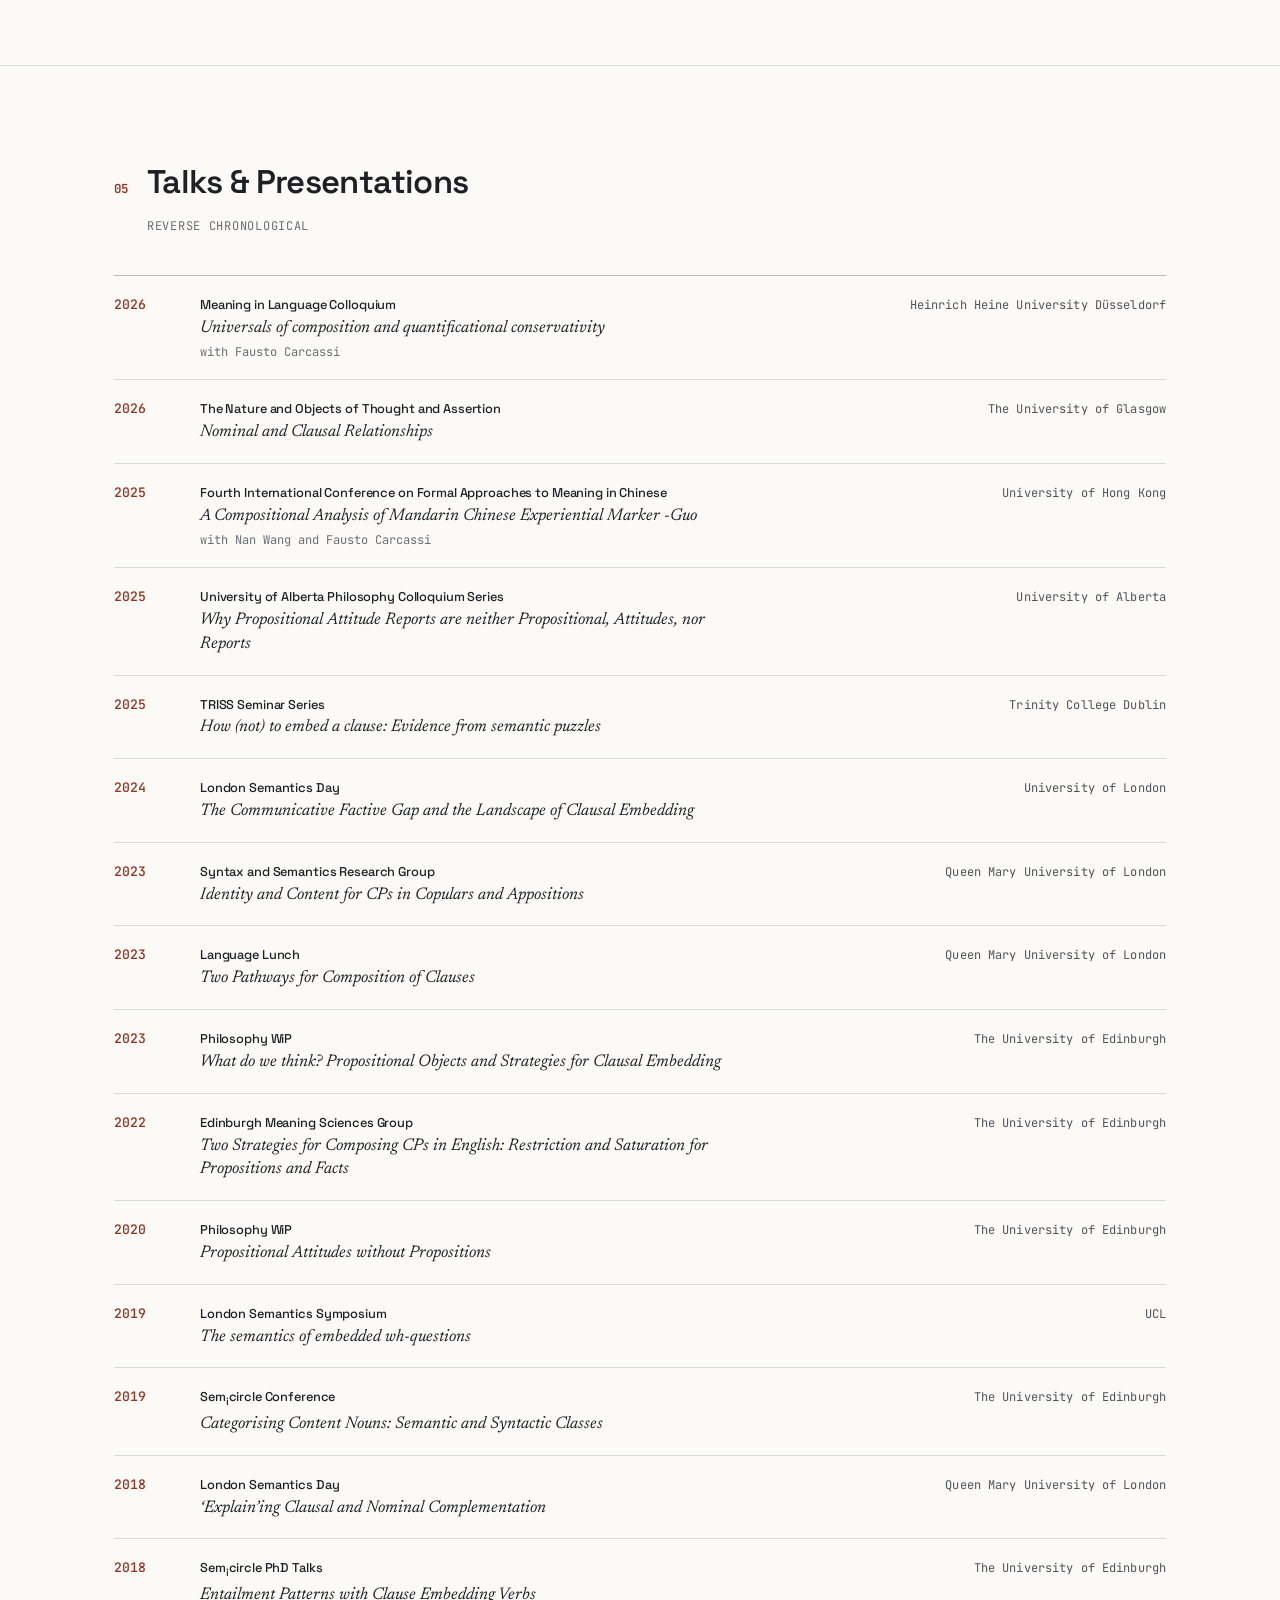
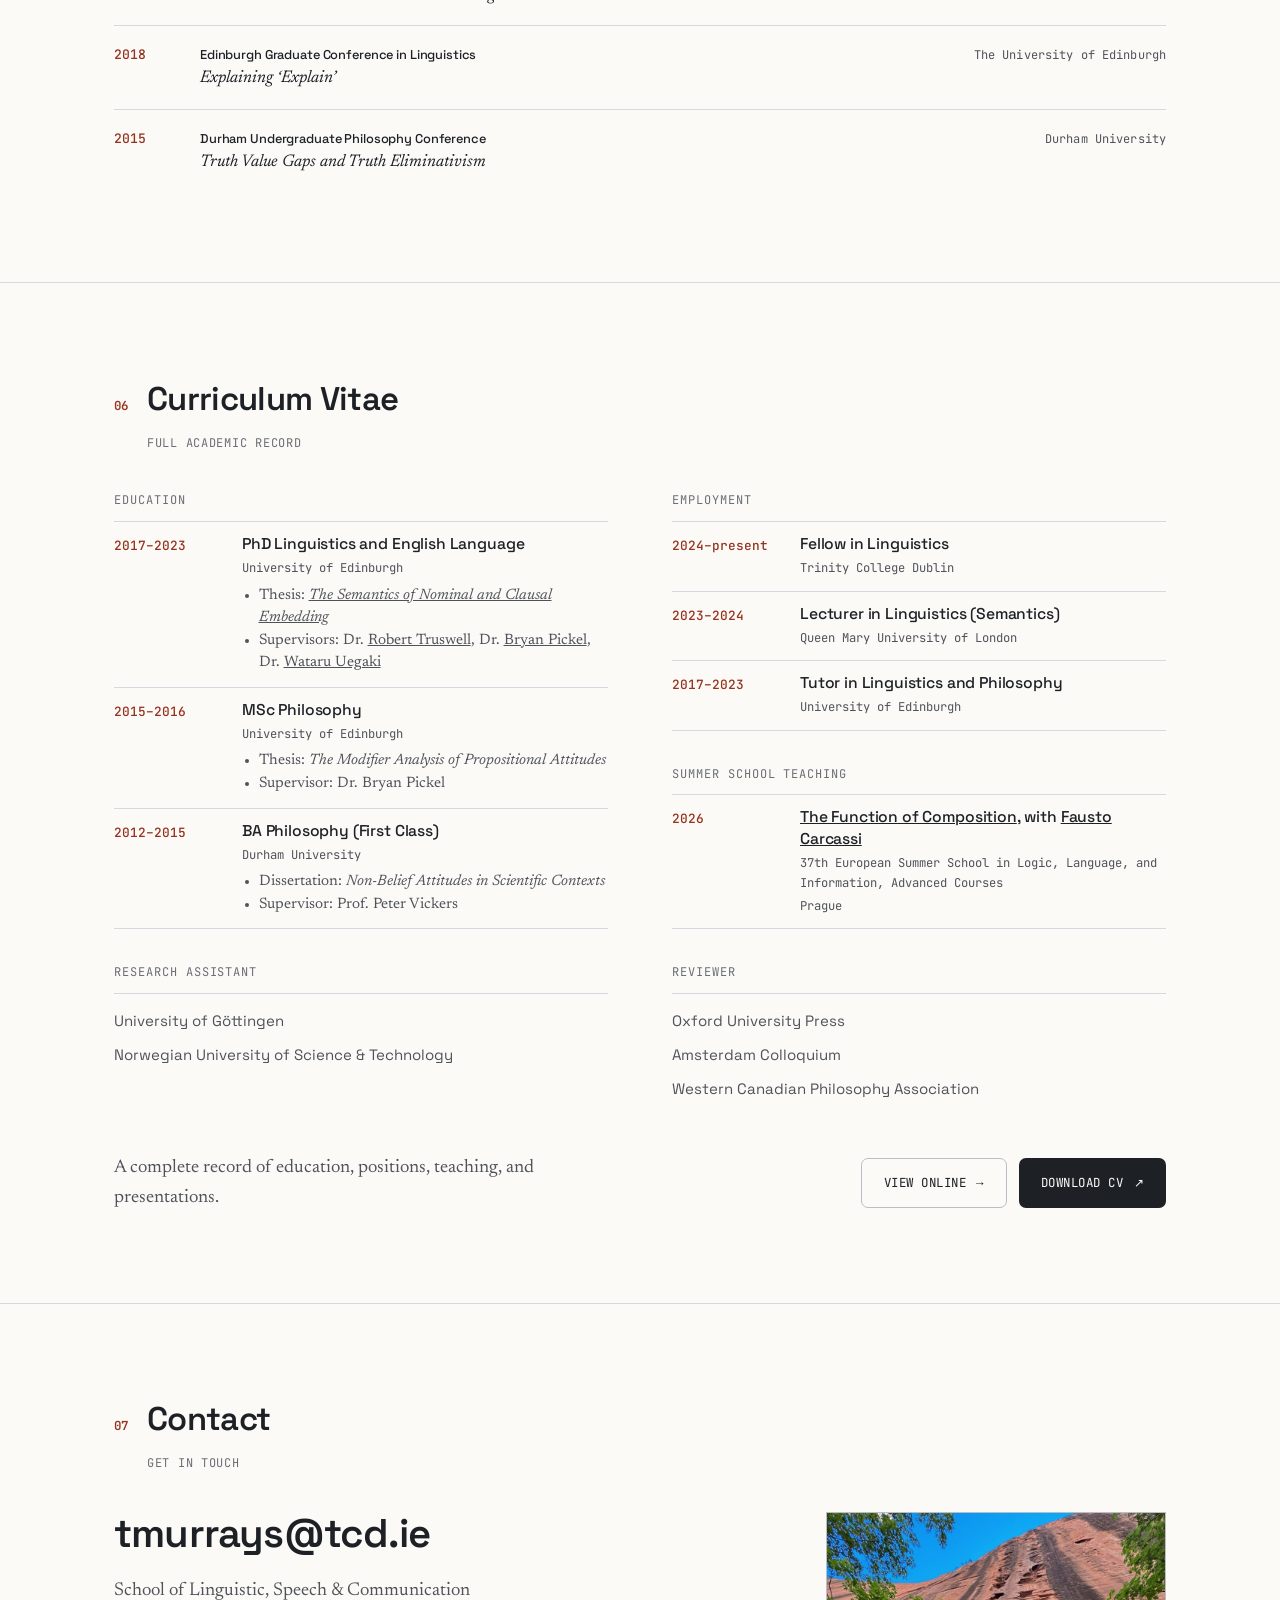
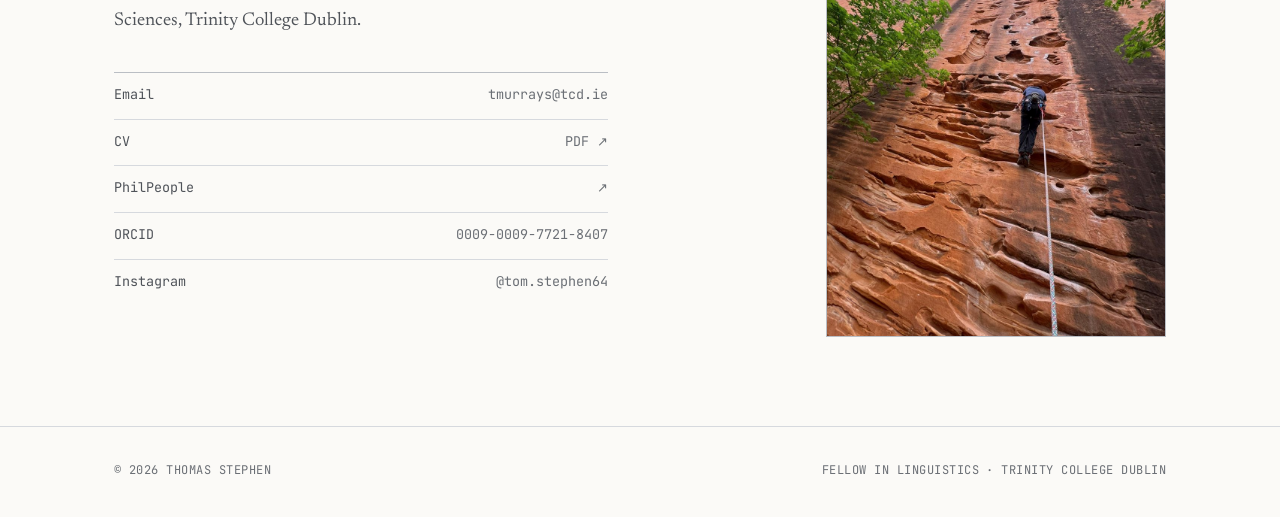
==== commit f4f492c2: "Research: four projects in a new order, RSA card removed, key terms in place of status lines" ====
--- a/index.html
+++ b/index.html
@@ -141,14 +141,9 @@
   /* ---- research / projects ---- */
   .projects{display:grid;grid-template-columns:1fr;gap:1px;background:var(--rule);
     border:1px solid var(--rule);}
-  @media (min-width: 620px){
+  @media (min-width: 620px){ /* four cards: two by two */
     .projects{grid-template-columns:repeat(2,1fr);}
     .proj:last-child:nth-child(odd){grid-column:1 / -1;}
-  }
-  @media (min-width: 1000px){ /* five cards: three, then two */
-    .projects{grid-template-columns:repeat(6,1fr);}
-    .proj{grid-column:span 2;}
-    .proj:nth-child(n+4), .proj:last-child:nth-child(odd){grid-column:span 3;}
   }
   .proj{background:var(--paper);padding:28px 26px;display:flex;flex-direction:column;min-height:230px;transition:background .2s;}
   .proj:hover{background:var(--paper-2);}
@@ -545,31 +540,25 @@
           <div class="pn">→ 01</div>
           <h3>Clausal embedding</h3>
           <p>A unified account of the entailment patterns and alternations of finite clausal embedding and argument structure at the syntax–semantics interface, the subject of my <a href="files/TSPhD.pdf" target="_blank" rel="noopener">PhD thesis ↗</a>. <strong>DACE</strong>, the <em>Dictionary of Alternations in Clause Embedding</em>, maps these alternations for English clause-embedding predicates, after Levin's <em>English Verb Classes and Alternations</em>.</p>
-          <div class="stat">Ongoing · Core programme</div>
+          <div class="stat">Clause-embedding predicates · Alternations · Argument structure</div>
+        </div>
+        <div class="proj" data-kw="formal-semantics compositionality type-theory">
+          <div class="pn">→ 02</div>
+          <h3>Universals of composition</h3>
+          <p>Dependent type theory as a description of the mechanism of semantic composition. A typed composition function, and the universals that come from its interaction with the lexicon. With <a href="https://faustocarcassi.com/" target="_blank" rel="noopener">Fausto Carcassi</a>; taught as an <a href="https://2026.esslli.eu/courses-workshops-accepted/course-information.html#C60" target="_blank" rel="noopener">ESSLLI 2026 course</a>.</p>
+          <div class="stat">Composition function · Dependent types · Semantic universals</div>
+        </div>
+        <div class="proj" data-kw="formal-semantics compositionality type-theory">
+          <div class="pn">→ 03</div>
+          <h3>COMPOSE</h3>
+          <p>Compositional Meaning Practice and Online Semantics Engine: an interactive tool and problem-set builder for teaching formal semantics.</p>
+          <div class="stat"><a href="#compose" class="stat-anchor">Demo ↓</a> · <a href="https://compose.tstephen.com" target="_blank" rel="noopener" class="stat-anchor">Full version ↗</a><br><span style="margin-top:5px;display:inline-block;"><span style="text-transform:none">λ</span>-calculus · Type-driven interpretation · Teaching</span></div>
         </div>
         <div class="proj" data-kw="formal-semantics presupposition philosophy-of-language metaethics">
-          <div class="pn">→ 02</div>
+          <div class="pn">→ 04</div>
           <h3>Presupposition and error theory</h3>
           <p>A semantics for presuppositional moral error theory, built from standard tools in formal semantics. Deontic claims presuppose that the standard they are evaluated against is in force. Tested against grammatical evidence, with law as the control.</p>
-          <div class="stat">Ongoing · Semantics and metaethics</div>
-        </div>
-        <div class="proj" data-kw="formal-semantics compositionality type-theory">
-          <div class="pn">→ 03</div>
-          <h3>Universals of composition</h3>
-          <p>Dependent type theory as a description of the mechanism of semantic composition. A typed composition function, and the universals that come from its interaction with the lexicon. With <a href="https://faustocarcassi.com/" target="_blank" rel="noopener">Fausto Carcassi</a>; taught as an <a href="https://2026.esslli.eu/courses-workshops-accepted/course-information.html#C60" target="_blank" rel="noopener">ESSLLI 2026 course</a>.</p>
-          <div class="stat">Collaboration · F. Carcassi</div>
-        </div>
-        <div class="proj" data-kw="bayesian-pragmatics">
-          <div class="pn">→ 04</div>
-          <h3>Rational Speech Act models</h3>
-          <p>Communication modelled as Bayesian recursive mind reading, in the Rational Speech Act tradition. Speakers reason about listeners, and listeners about speakers.</p>
-          <div class="stat">New · Pragmatics</div>
-        </div>
-        <div class="proj" data-kw="formal-semantics compositionality type-theory">
-          <div class="pn">→ 05</div>
-          <h3>COMPOSE</h3>
-          <p>Compositional Meaning Practice and Online Semantics Engine: an interactive tool and problem-set builder for teaching formal semantics.</p>
-          <div class="stat"><a href="#compose" class="stat-anchor">Demo ↓</a> · <a href="https://compose.tstephen.com" target="_blank" rel="noopener" class="stat-anchor">Full version ↗</a><br><span style="margin-top:5px;display:inline-block;">Teaching Tool · Online Resource</span></div>
+          <div class="stat">Presupposition · Deontic modality · Metaethics</div>
         </div>
 
       </div>
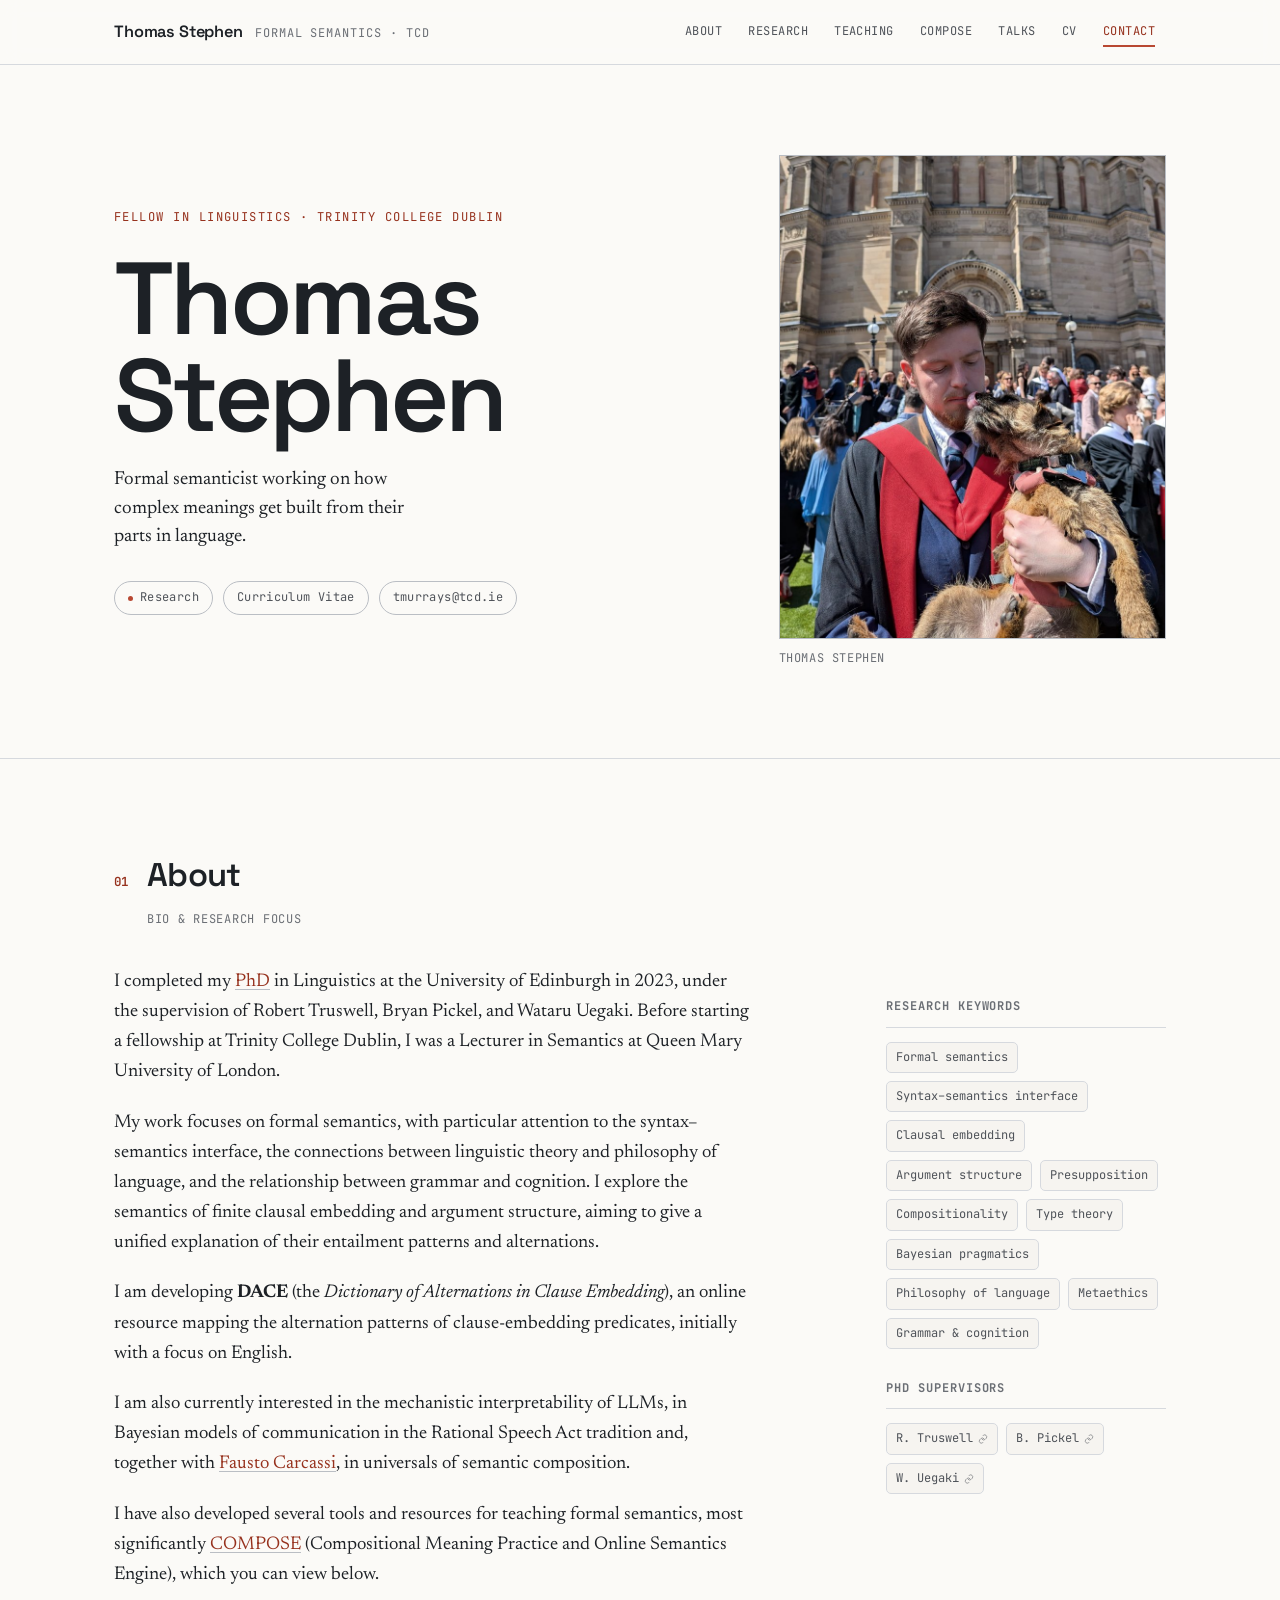
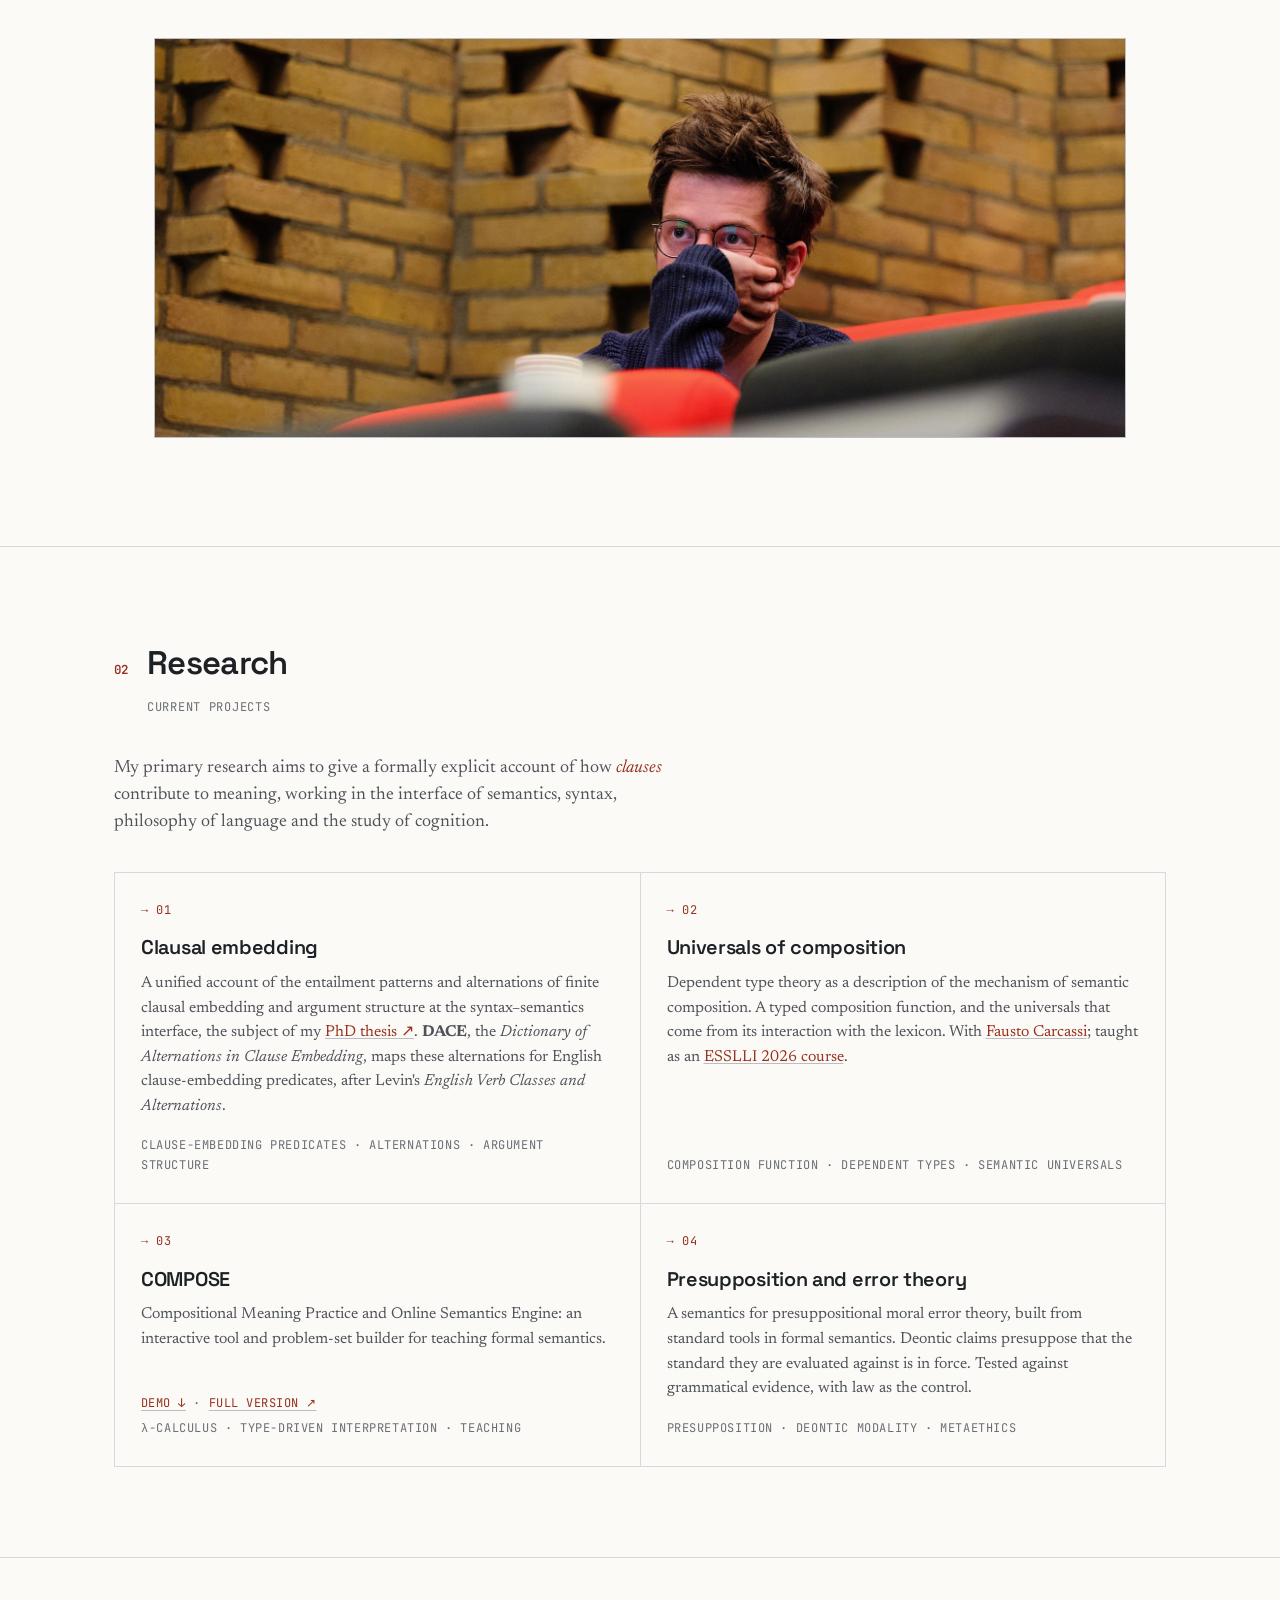
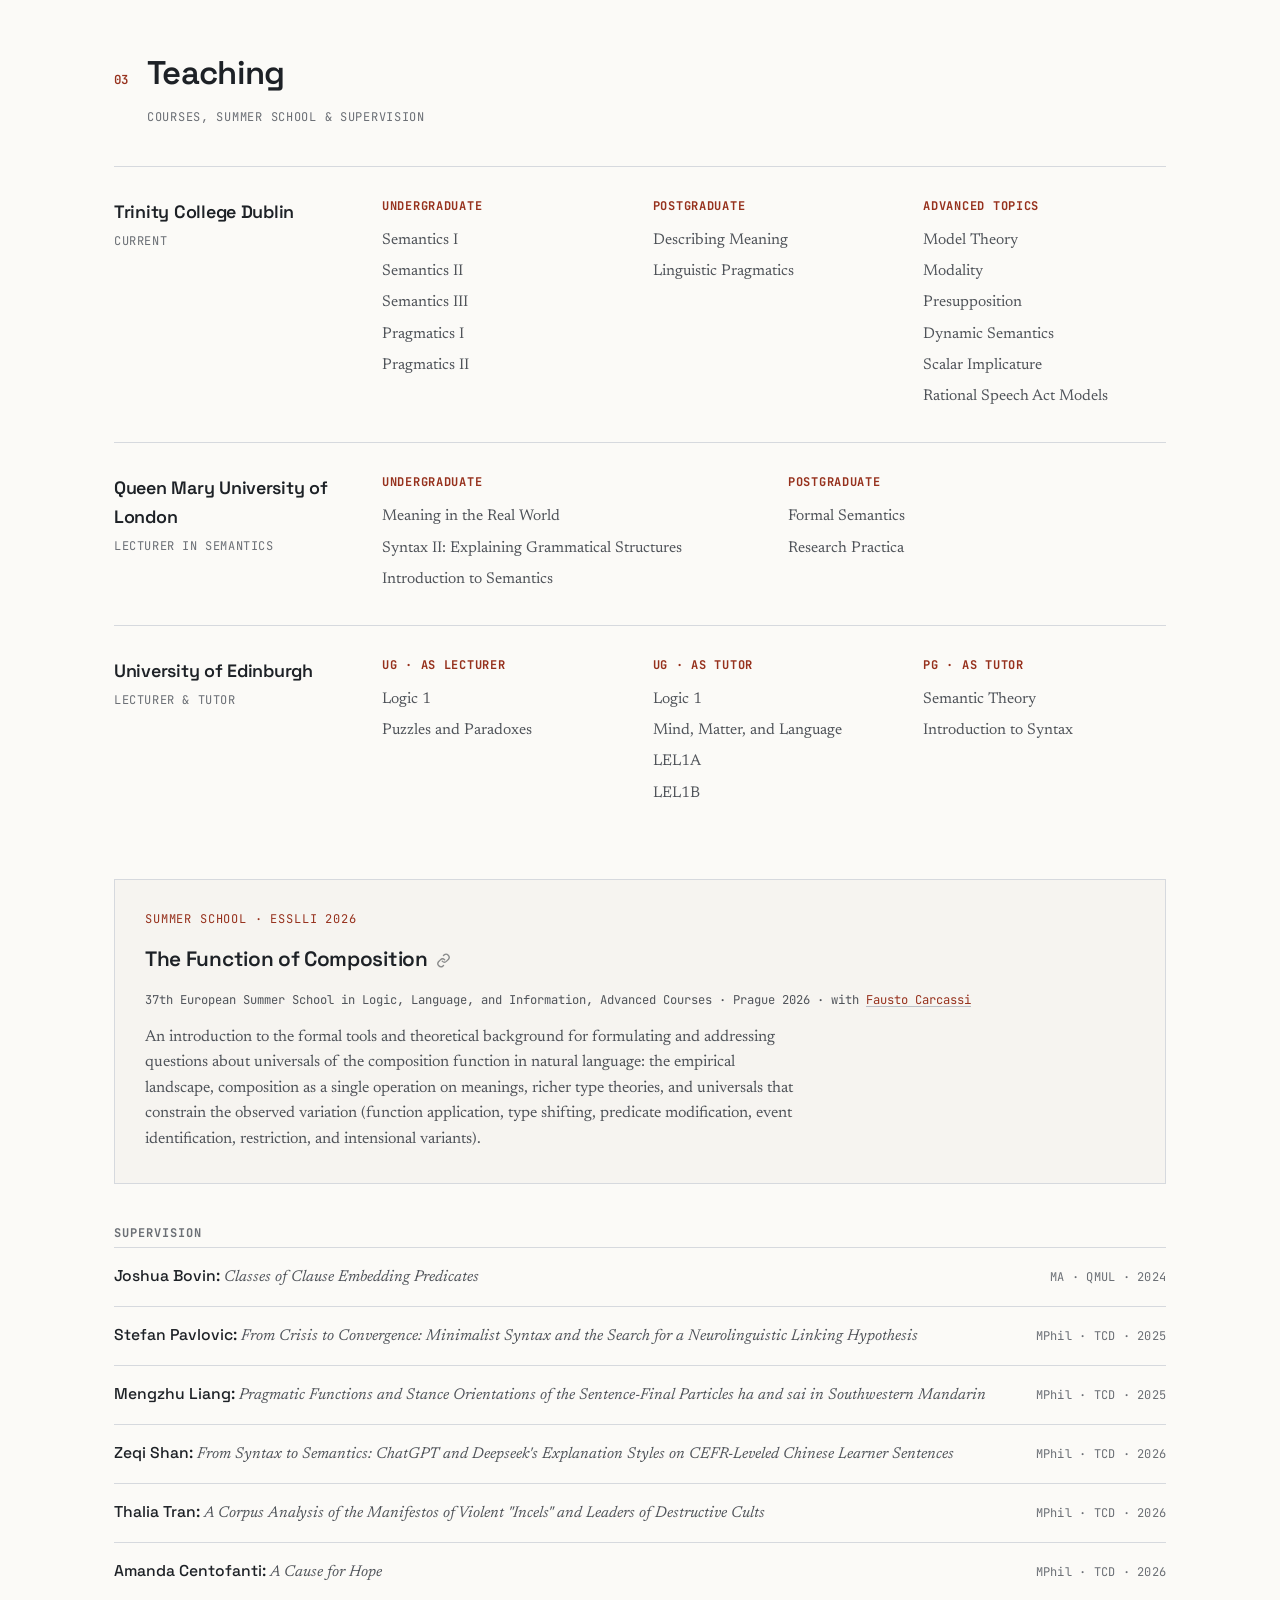
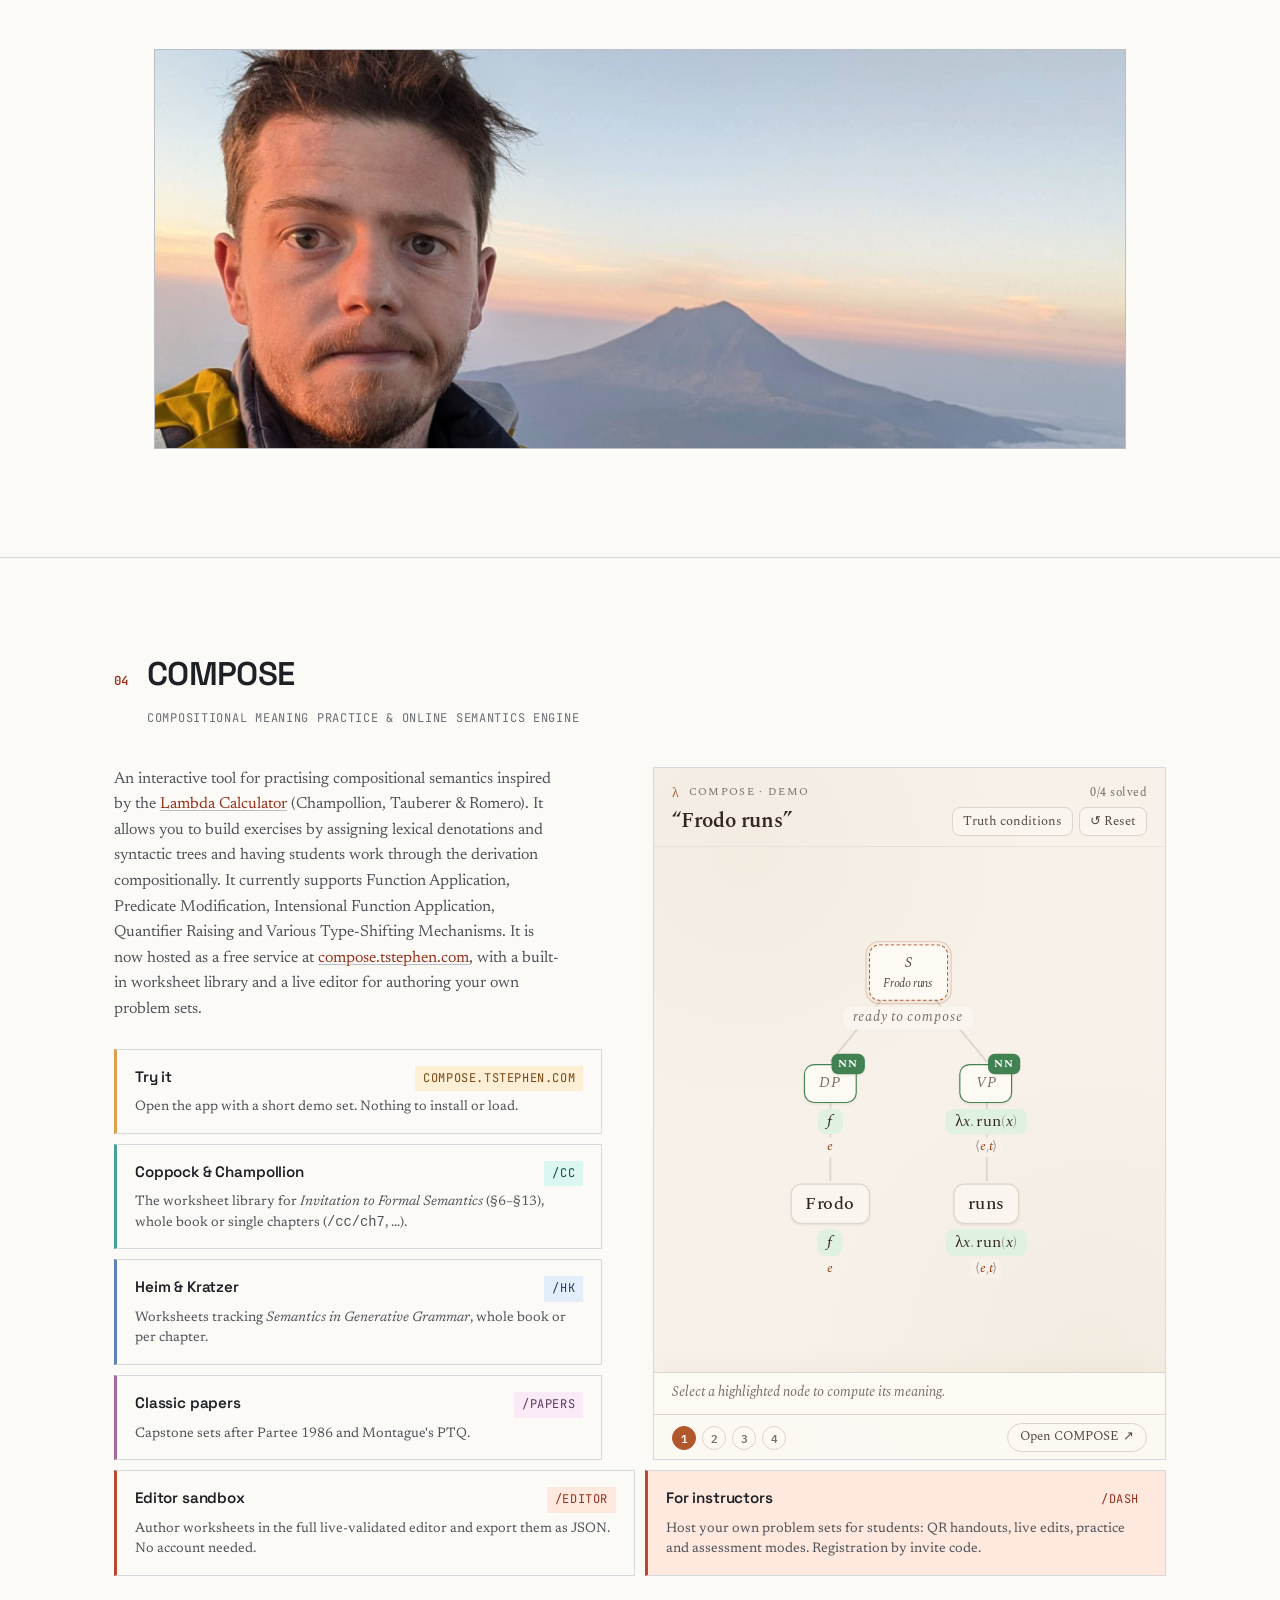
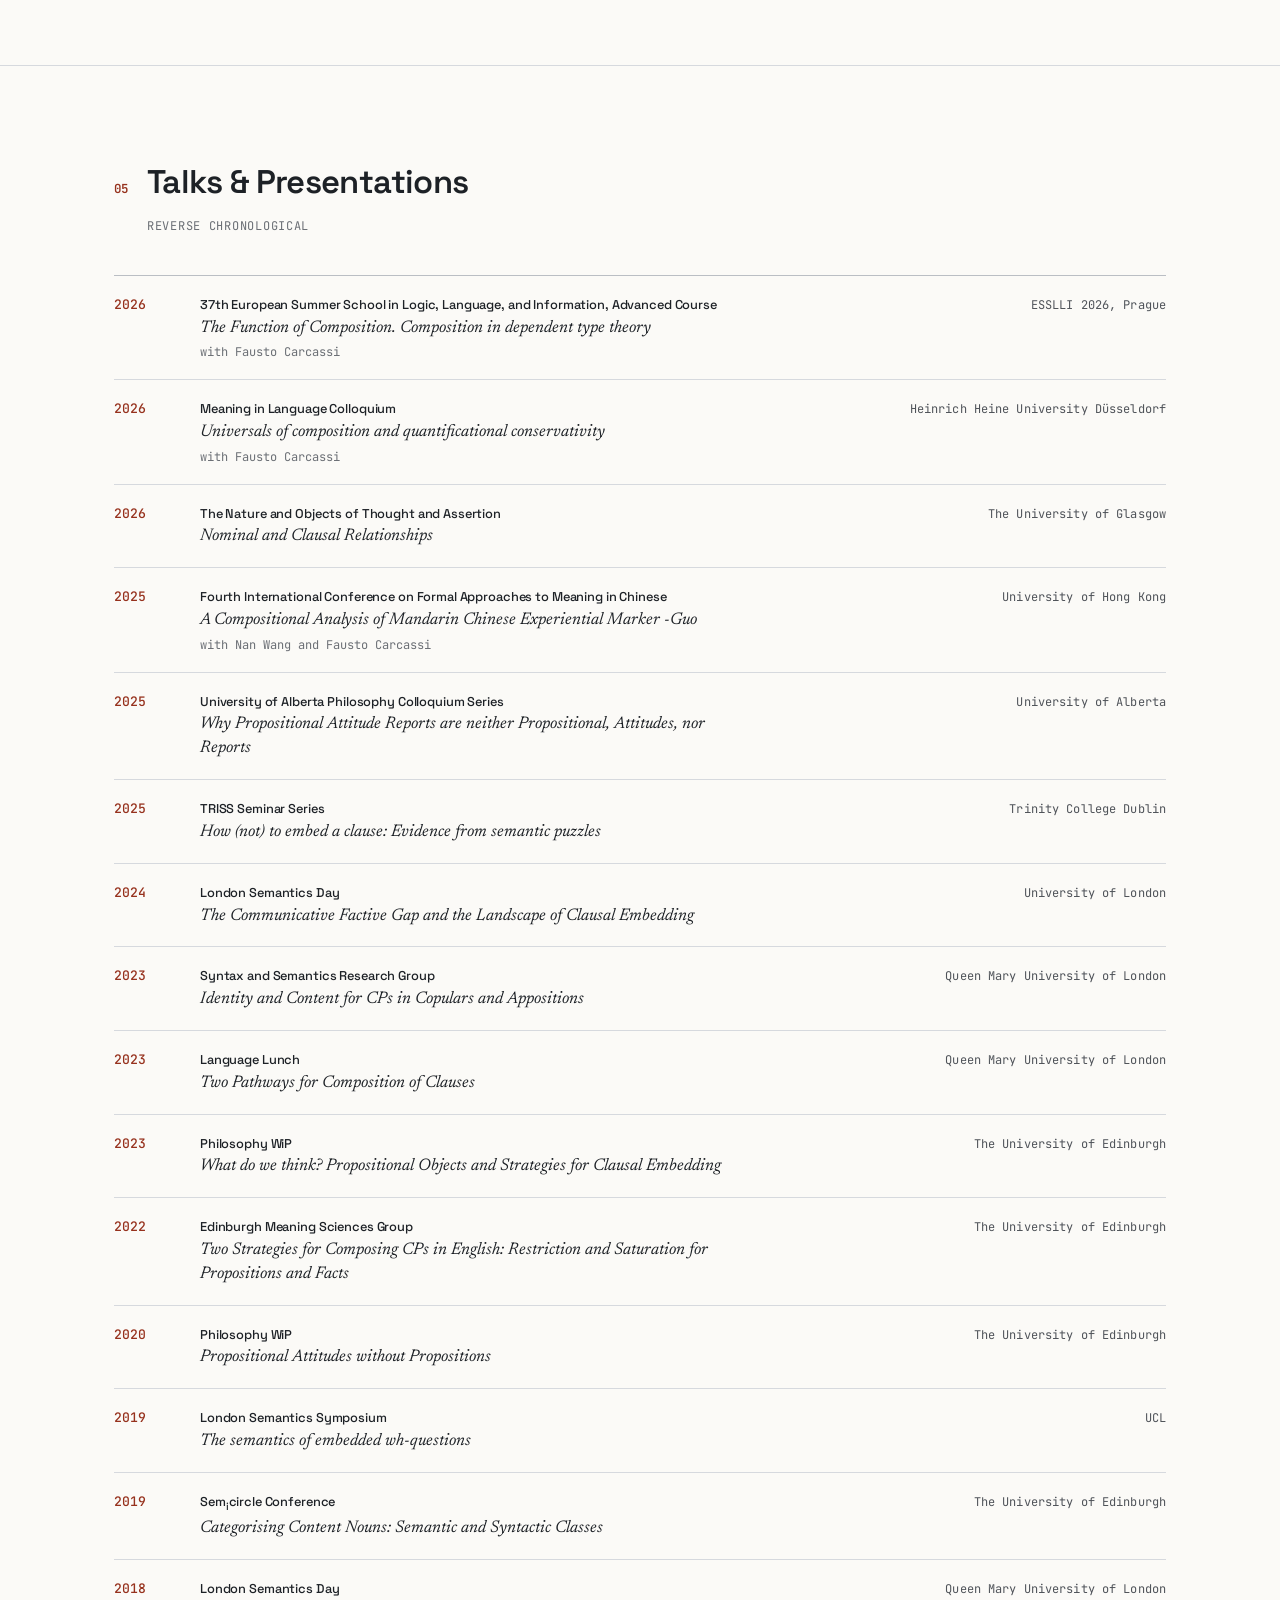
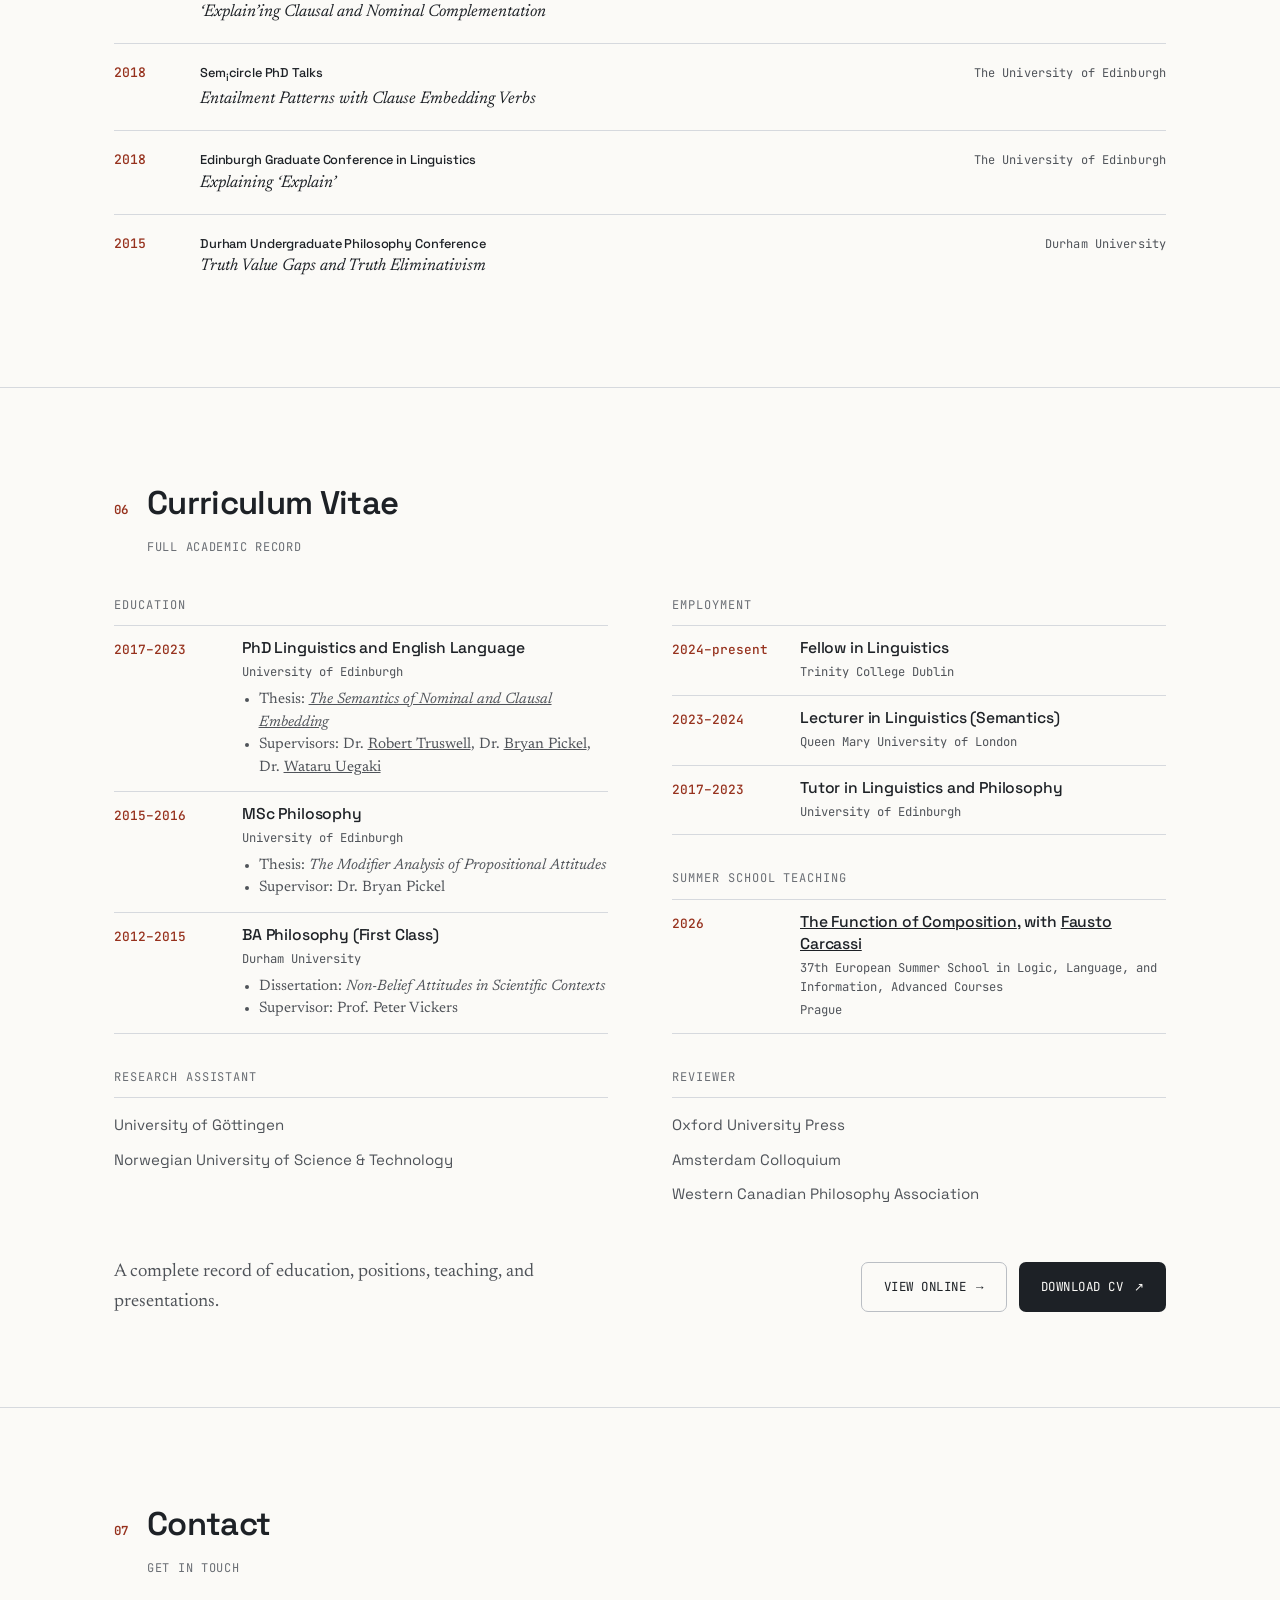
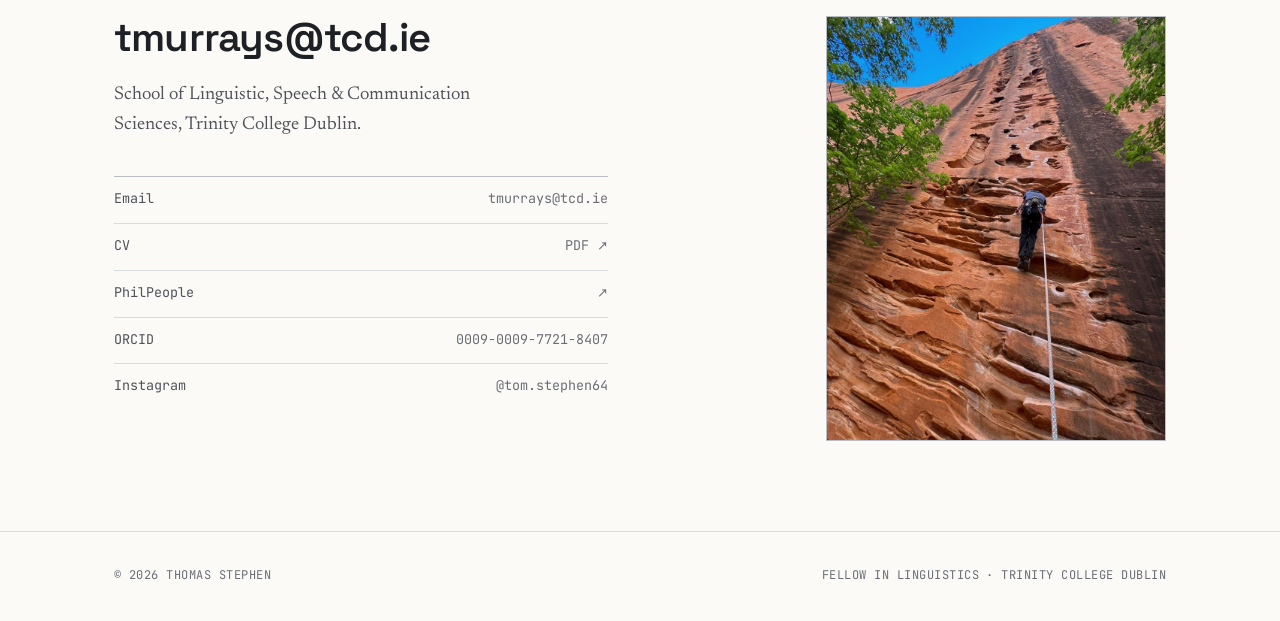
==== commit 8798ec90: "Presentations: The Function of Composition (ESSLLI 2026 course with Fausto Carcassi); CV PDF now fou" ====
--- a/index.html
+++ b/index.html
@@ -674,6 +674,7 @@
       </div>
       <div class="talks">
 <!-- cv:talks start: generated by cv/build.py from cv/cv.yml; edit cv.yml and rebuild -->
+        <div class="talk" data-kw="formal-semantics compositionality type-theory"><div class="yr">2026</div><div class="tt"><span class="ev">37th European Summer School in Logic, Language, and Information, Advanced Course</span><em>The Function of Composition. Composition in dependent type theory</em><span class="co">with Fausto Carcassi</span></div><div class="vn">ESSLLI 2026, Prague</div></div>
         <div class="talk" data-kw="formal-semantics compositionality type-theory"><div class="yr">2026</div><div class="tt"><span class="ev">Meaning in Language Colloquium</span><em>Universals of composition and quantificational conservativity</em><span class="co">with Fausto Carcassi</span></div><div class="vn">Heinrich Heine University Düsseldorf</div></div>
         <div class="talk" data-kw="formal-semantics clausal-embedding syntax-semantics"><div class="yr">2026</div><div class="tt"><span class="ev">The Nature and Objects of Thought and Assertion</span><em>Nominal and Clausal Relationships</em></div><div class="vn">The University of Glasgow</div></div>
         <div class="talk" data-kw="formal-semantics compositionality"><div class="yr">2025</div><div class="tt"><span class="ev">Fourth International Conference on Formal Approaches to Meaning in Chinese</span><em>A Compositional Analysis of Mandarin Chinese Experiential Marker -Guo</em><span class="co">with Nan Wang and Fausto Carcassi</span></div><div class="vn">University of Hong Kong</div></div>
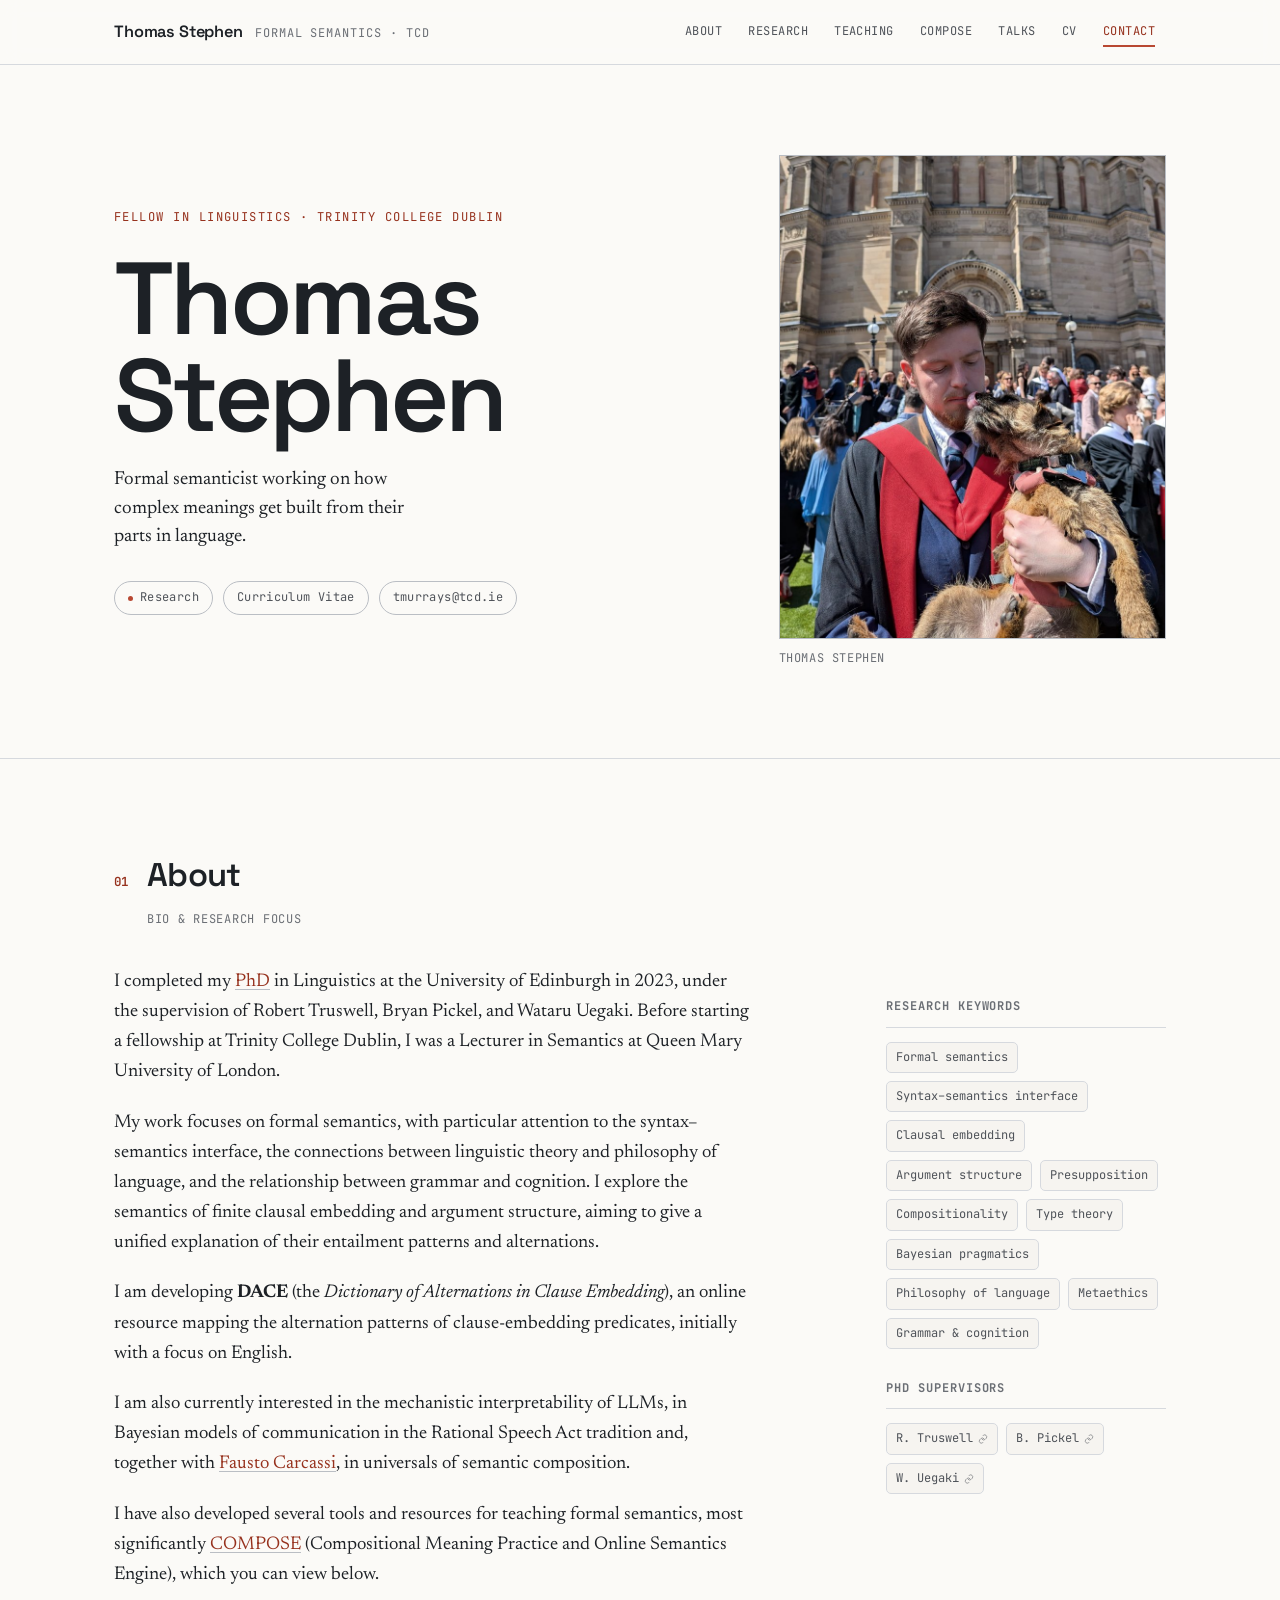
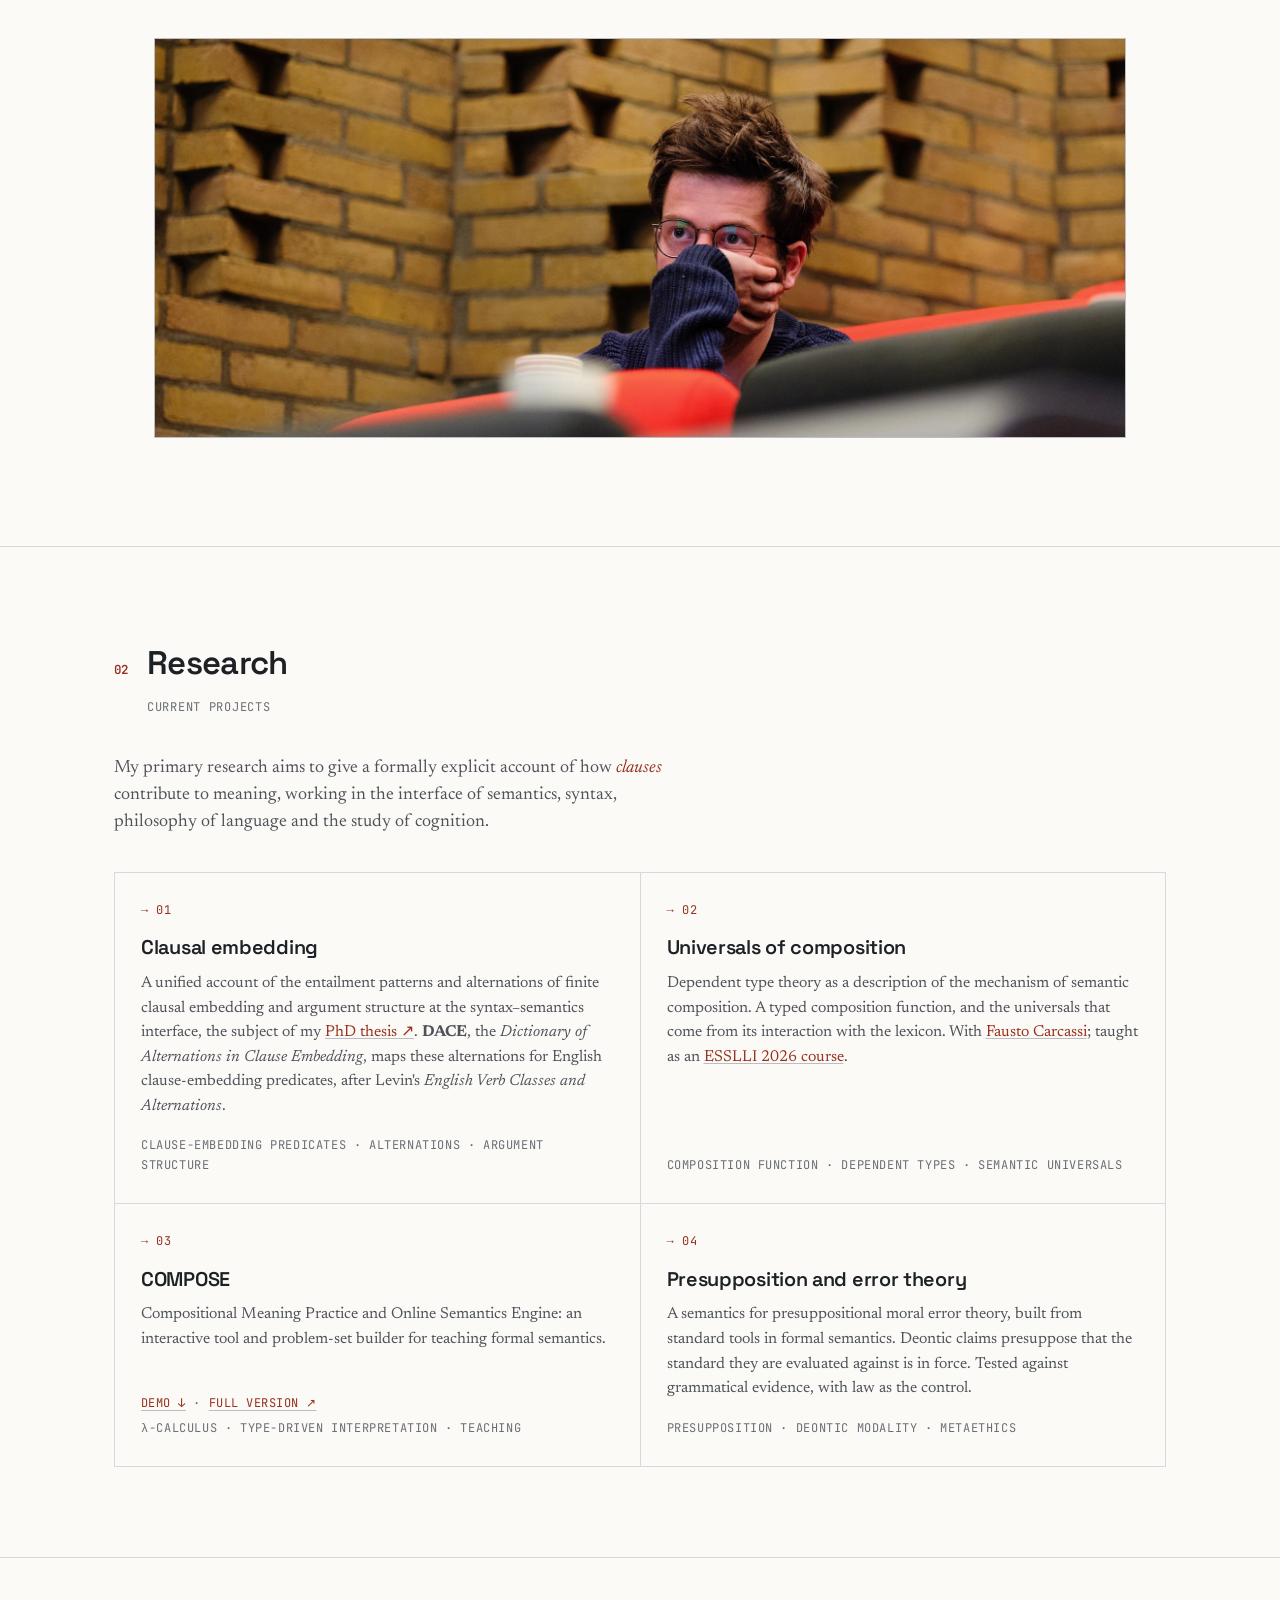
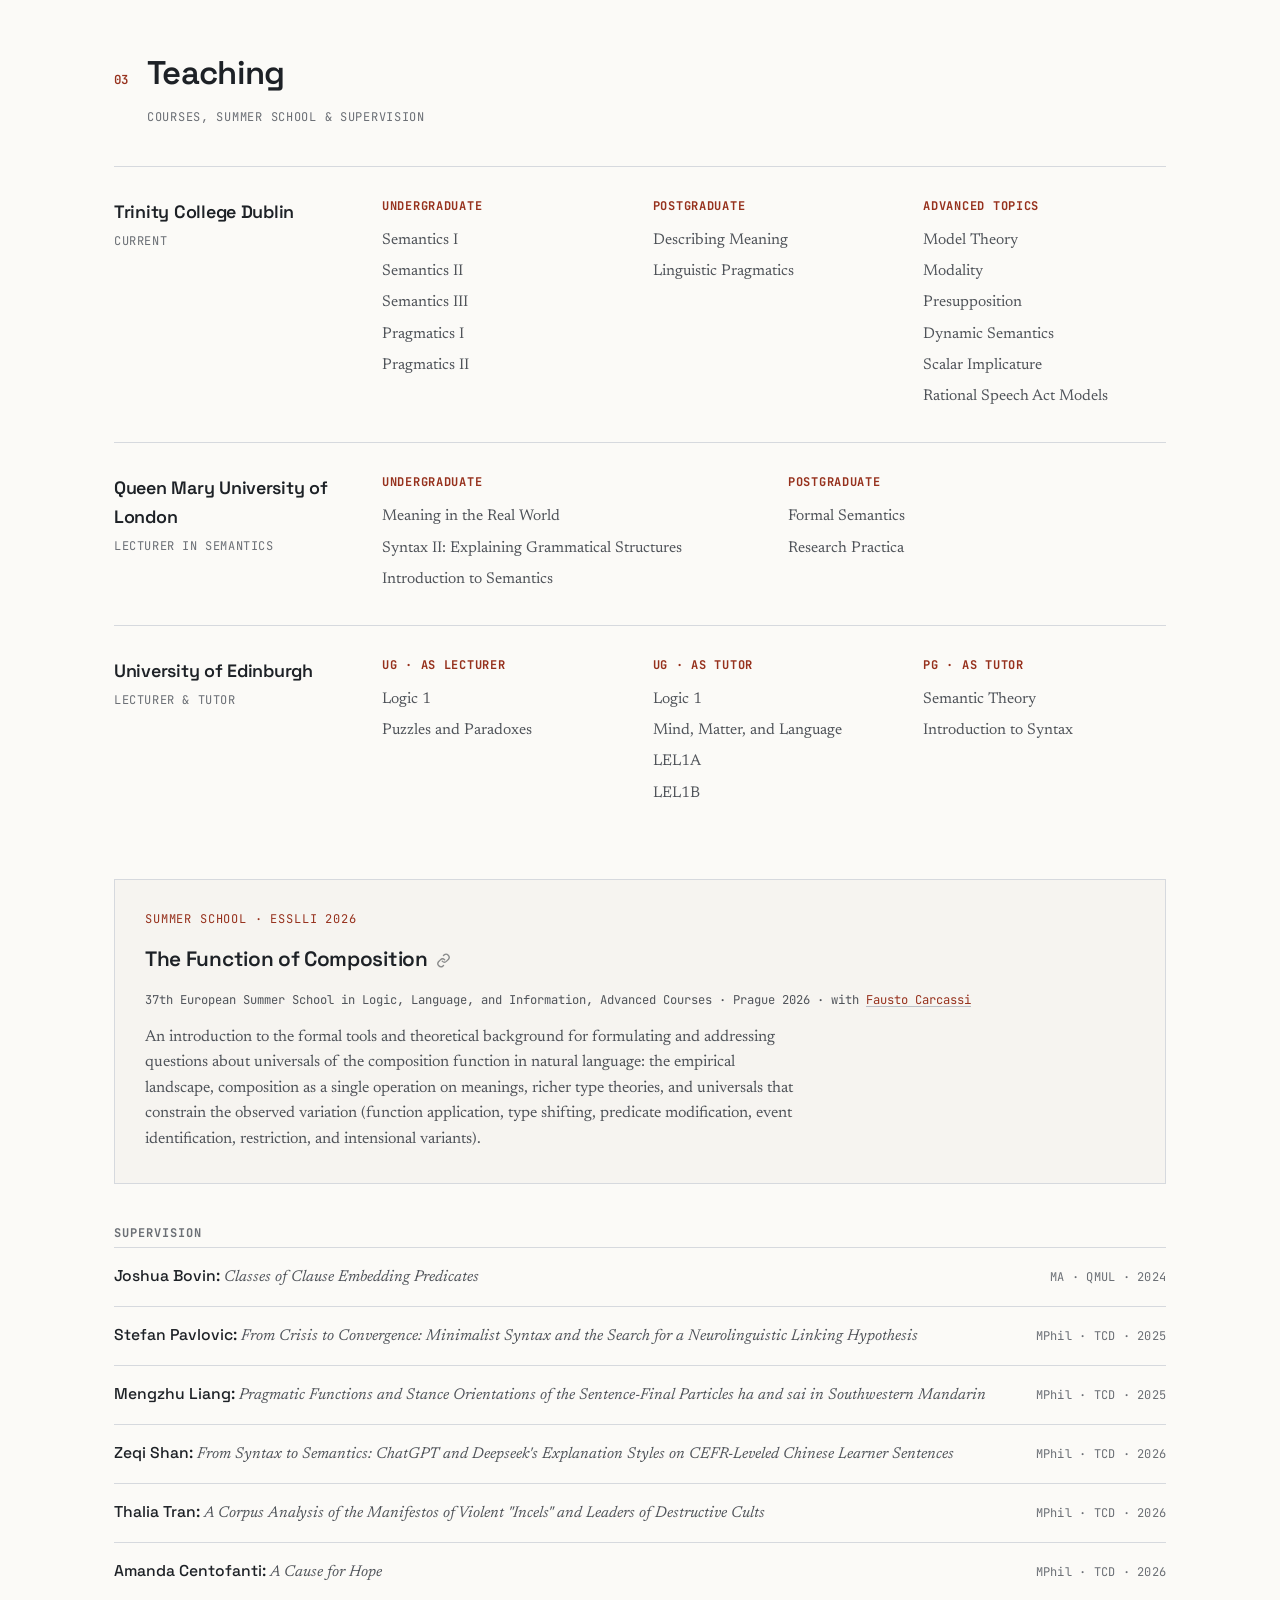
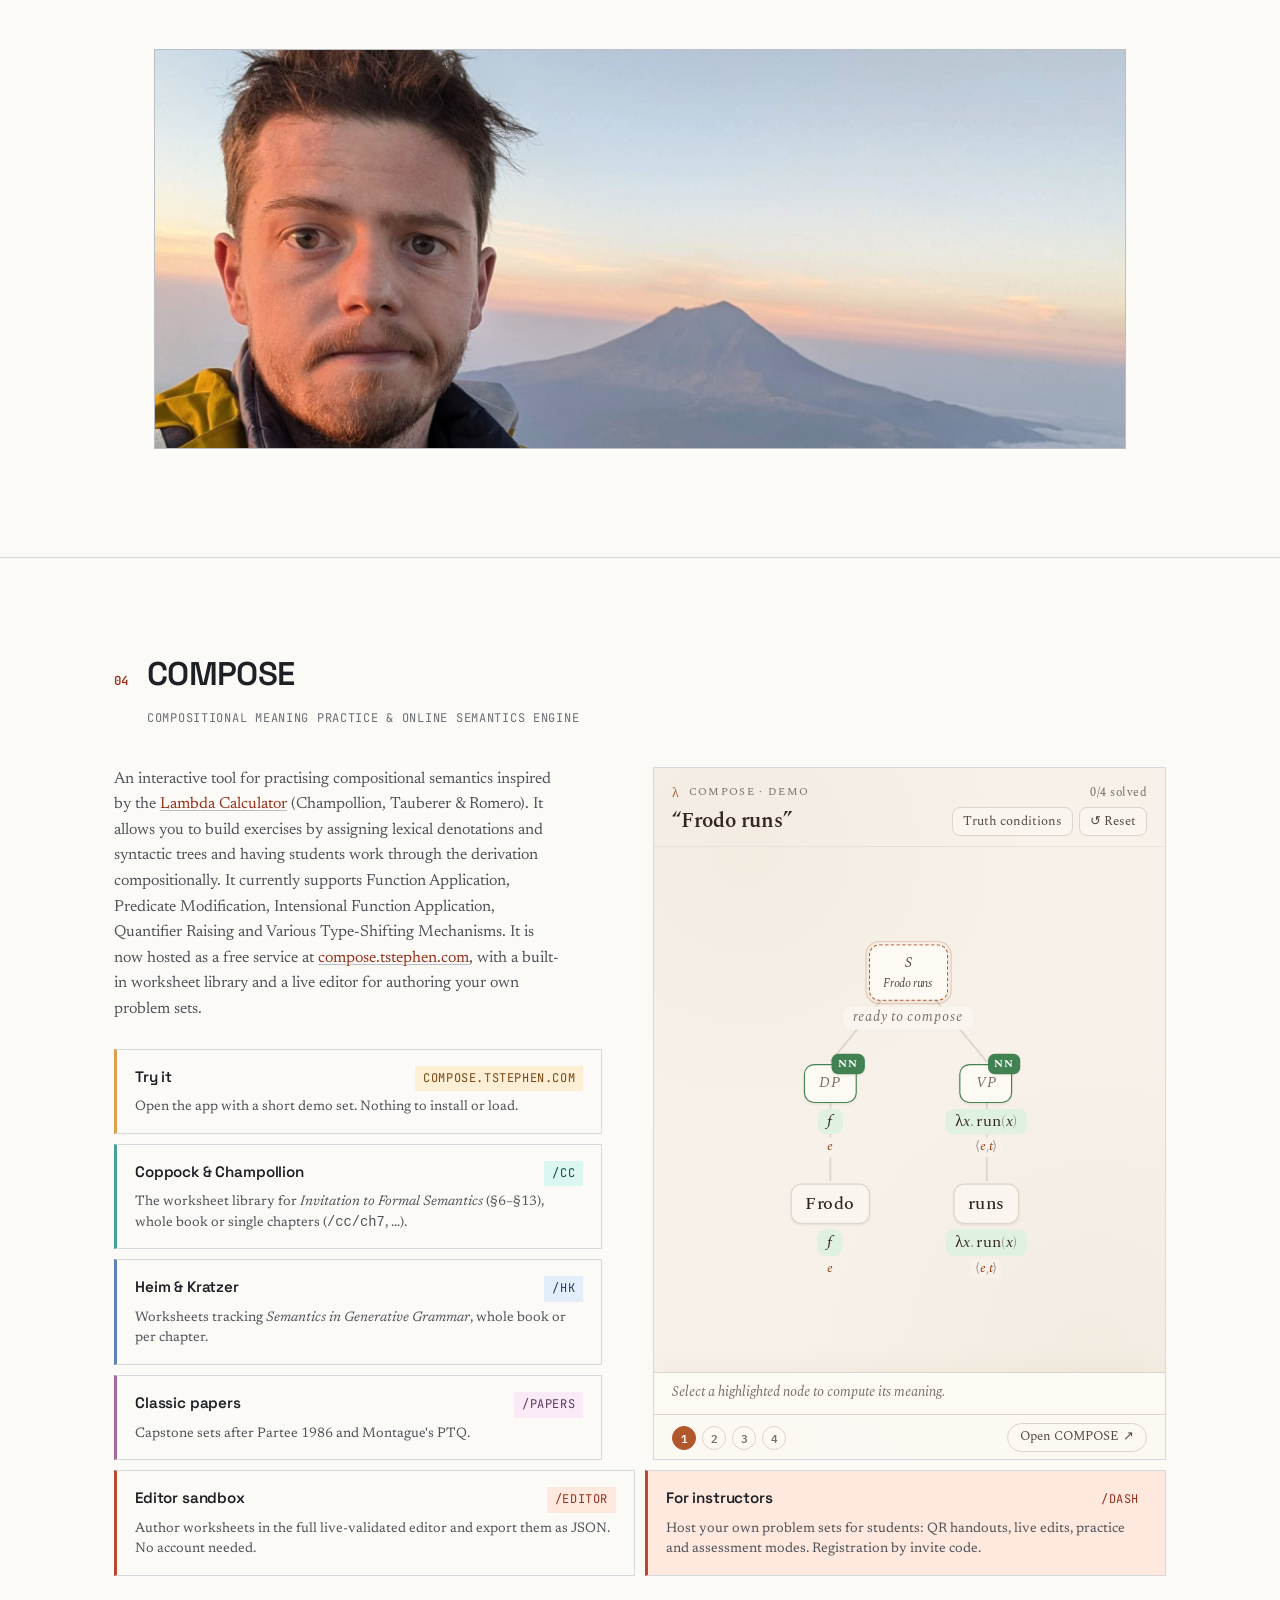
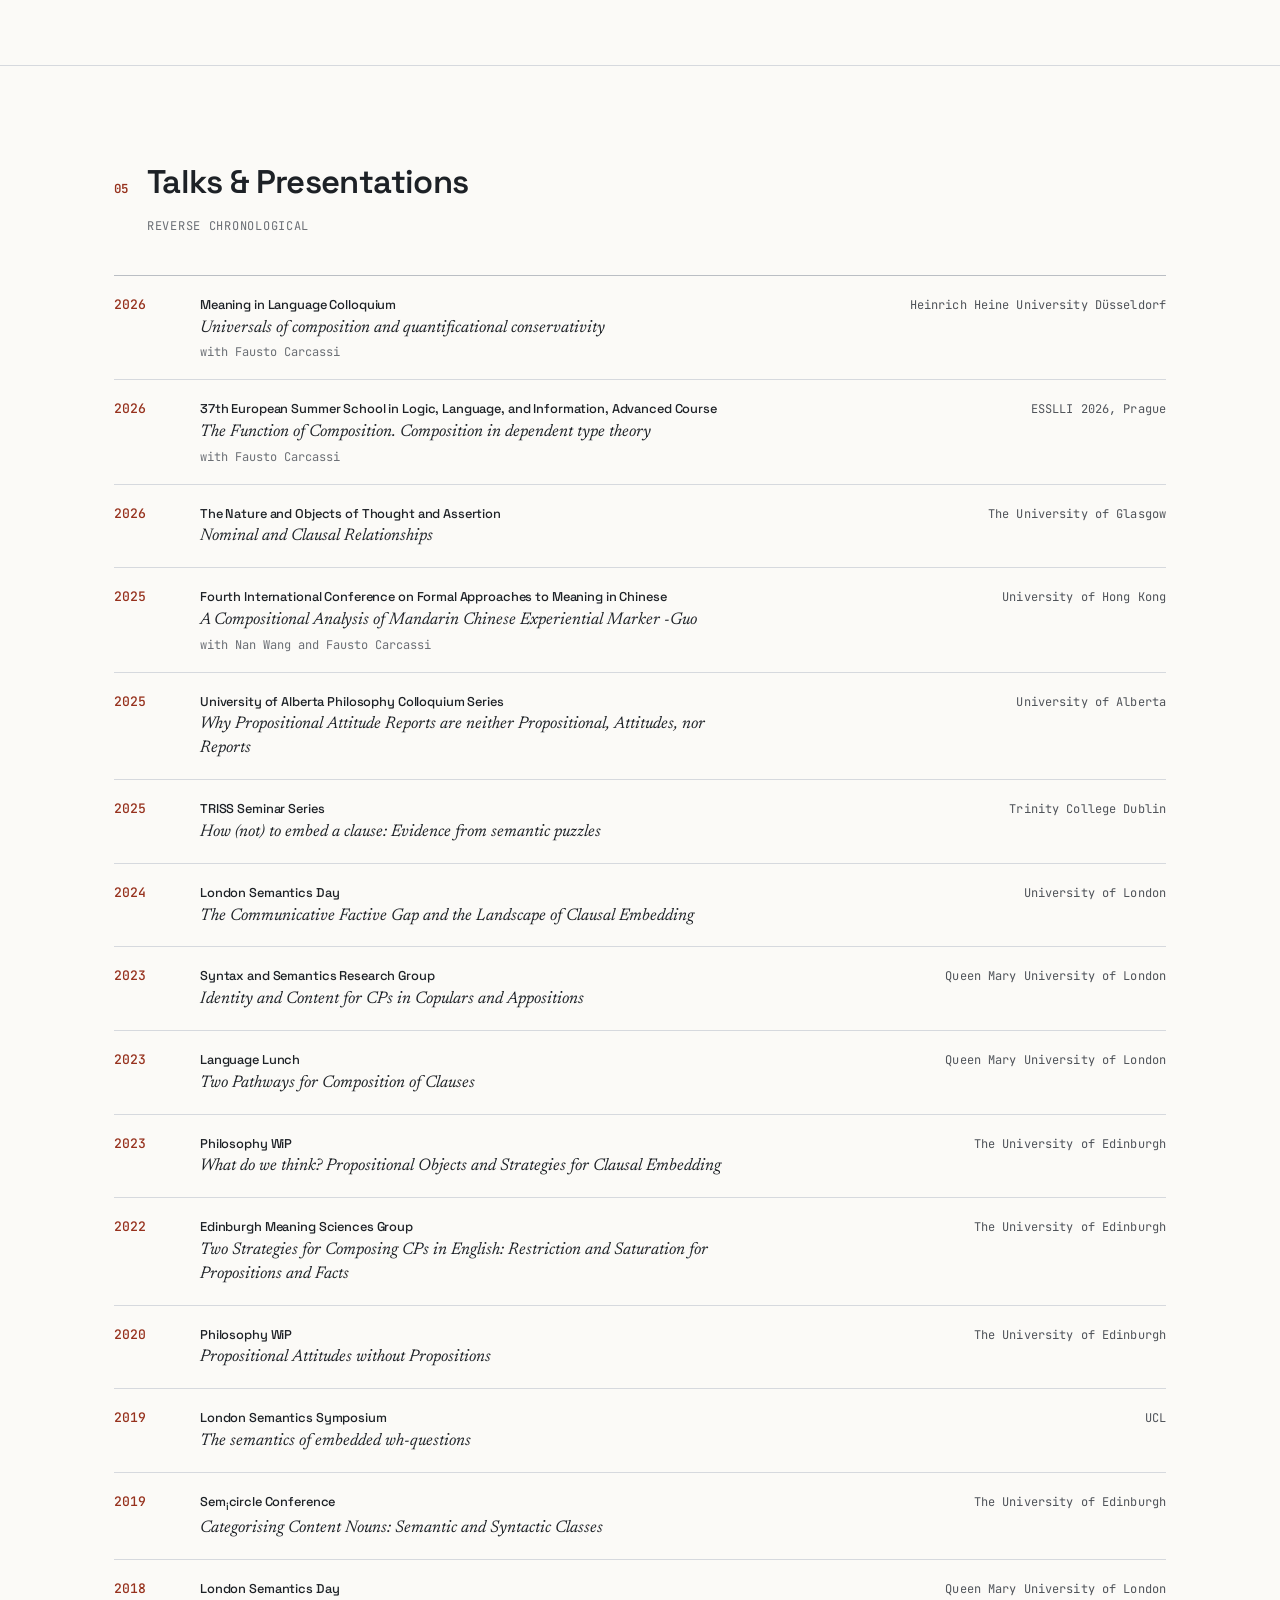
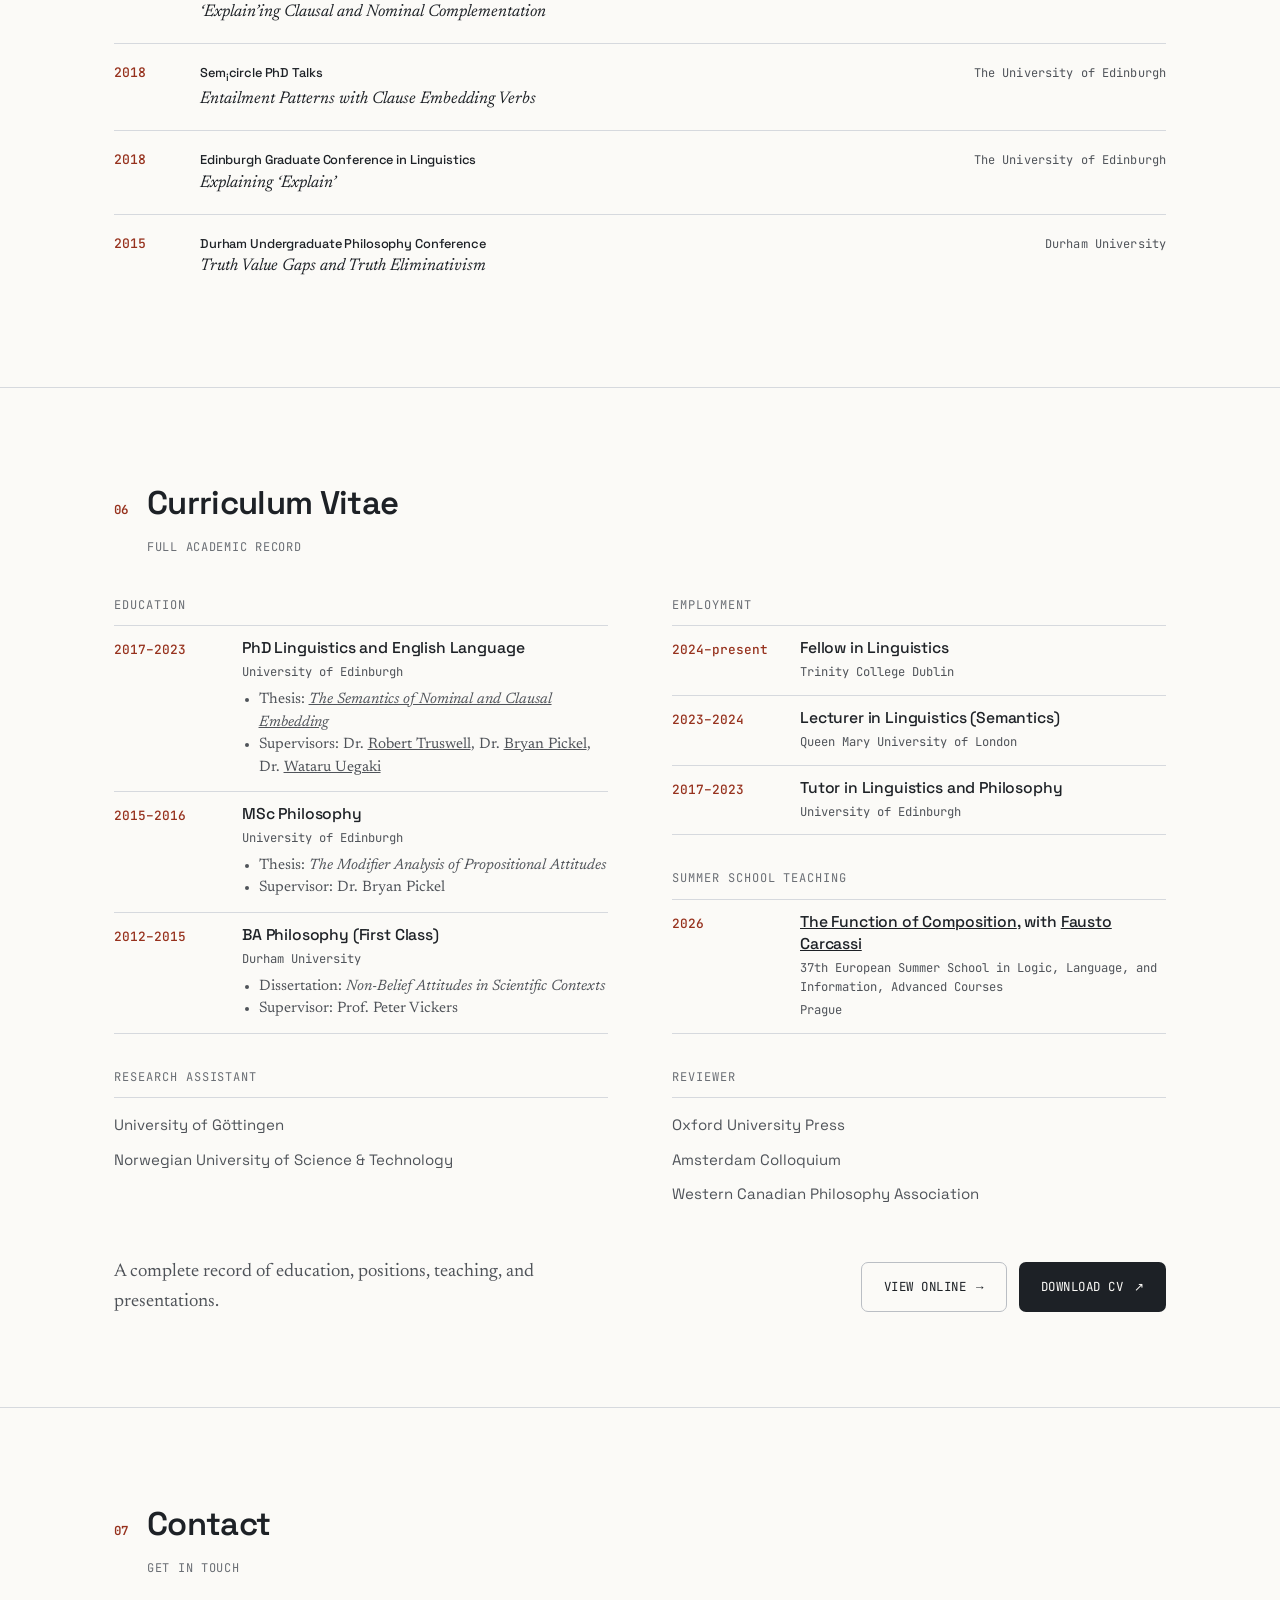
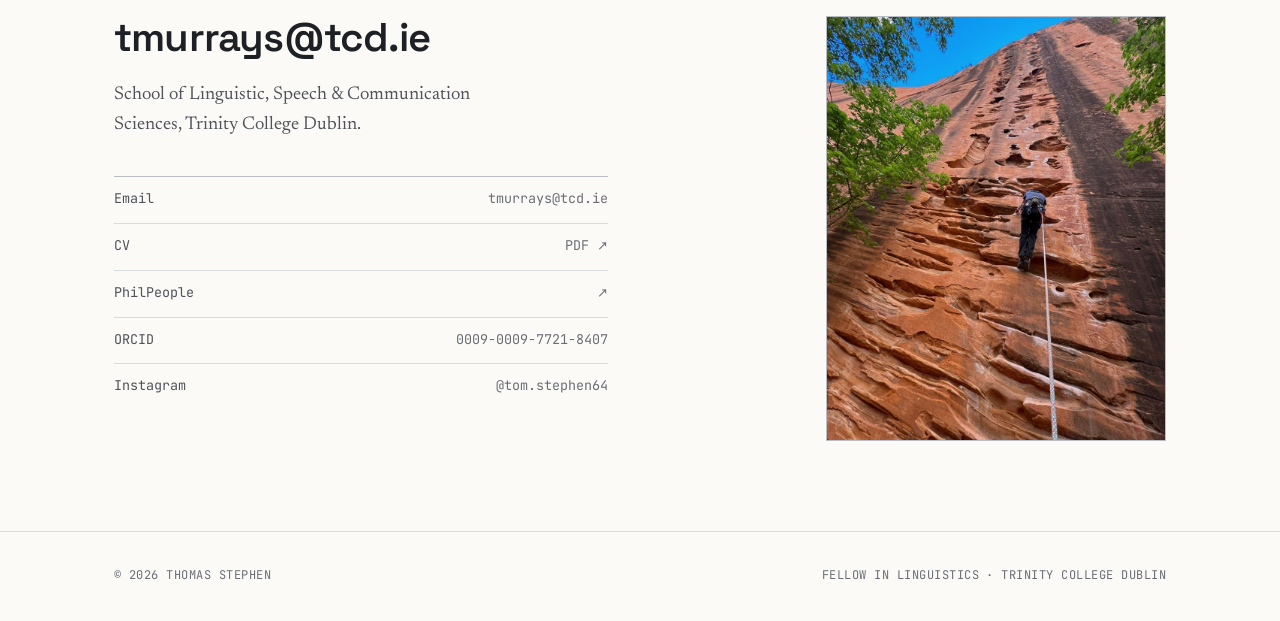
==== commit 7cb9d308: "Talks: Düsseldorf above ESSLLI; the ESSLLI talk on the homepage only, so the CV PDF is three pages a" ====
--- a/index.html
+++ b/index.html
@@ -674,8 +674,8 @@
       </div>
       <div class="talks">
 <!-- cv:talks start: generated by cv/build.py from cv/cv.yml; edit cv.yml and rebuild -->
+        <div class="talk" data-kw="formal-semantics compositionality type-theory"><div class="yr">2026</div><div class="tt"><span class="ev">Meaning in Language Colloquium</span><em>Universals of composition and quantificational conservativity</em><span class="co">with Fausto Carcassi</span></div><div class="vn">Heinrich Heine University Düsseldorf</div></div>
         <div class="talk" data-kw="formal-semantics compositionality type-theory"><div class="yr">2026</div><div class="tt"><span class="ev">37th European Summer School in Logic, Language, and Information, Advanced Course</span><em>The Function of Composition. Composition in dependent type theory</em><span class="co">with Fausto Carcassi</span></div><div class="vn">ESSLLI 2026, Prague</div></div>
-        <div class="talk" data-kw="formal-semantics compositionality type-theory"><div class="yr">2026</div><div class="tt"><span class="ev">Meaning in Language Colloquium</span><em>Universals of composition and quantificational conservativity</em><span class="co">with Fausto Carcassi</span></div><div class="vn">Heinrich Heine University Düsseldorf</div></div>
         <div class="talk" data-kw="formal-semantics clausal-embedding syntax-semantics"><div class="yr">2026</div><div class="tt"><span class="ev">The Nature and Objects of Thought and Assertion</span><em>Nominal and Clausal Relationships</em></div><div class="vn">The University of Glasgow</div></div>
         <div class="talk" data-kw="formal-semantics compositionality"><div class="yr">2025</div><div class="tt"><span class="ev">Fourth International Conference on Formal Approaches to Meaning in Chinese</span><em>A Compositional Analysis of Mandarin Chinese Experiential Marker -Guo</em><span class="co">with Nan Wang and Fausto Carcassi</span></div><div class="vn">University of Hong Kong</div></div>
         <div class="talk" data-kw="formal-semantics clausal-embedding philosophy-of-language"><div class="yr">2025</div><div class="tt"><span class="ev">University of Alberta Philosophy Colloquium Series</span><em>Why Propositional Attitude Reports are neither Propositional, Attitudes, nor Reports</em></div><div class="vn">University of Alberta</div></div>
